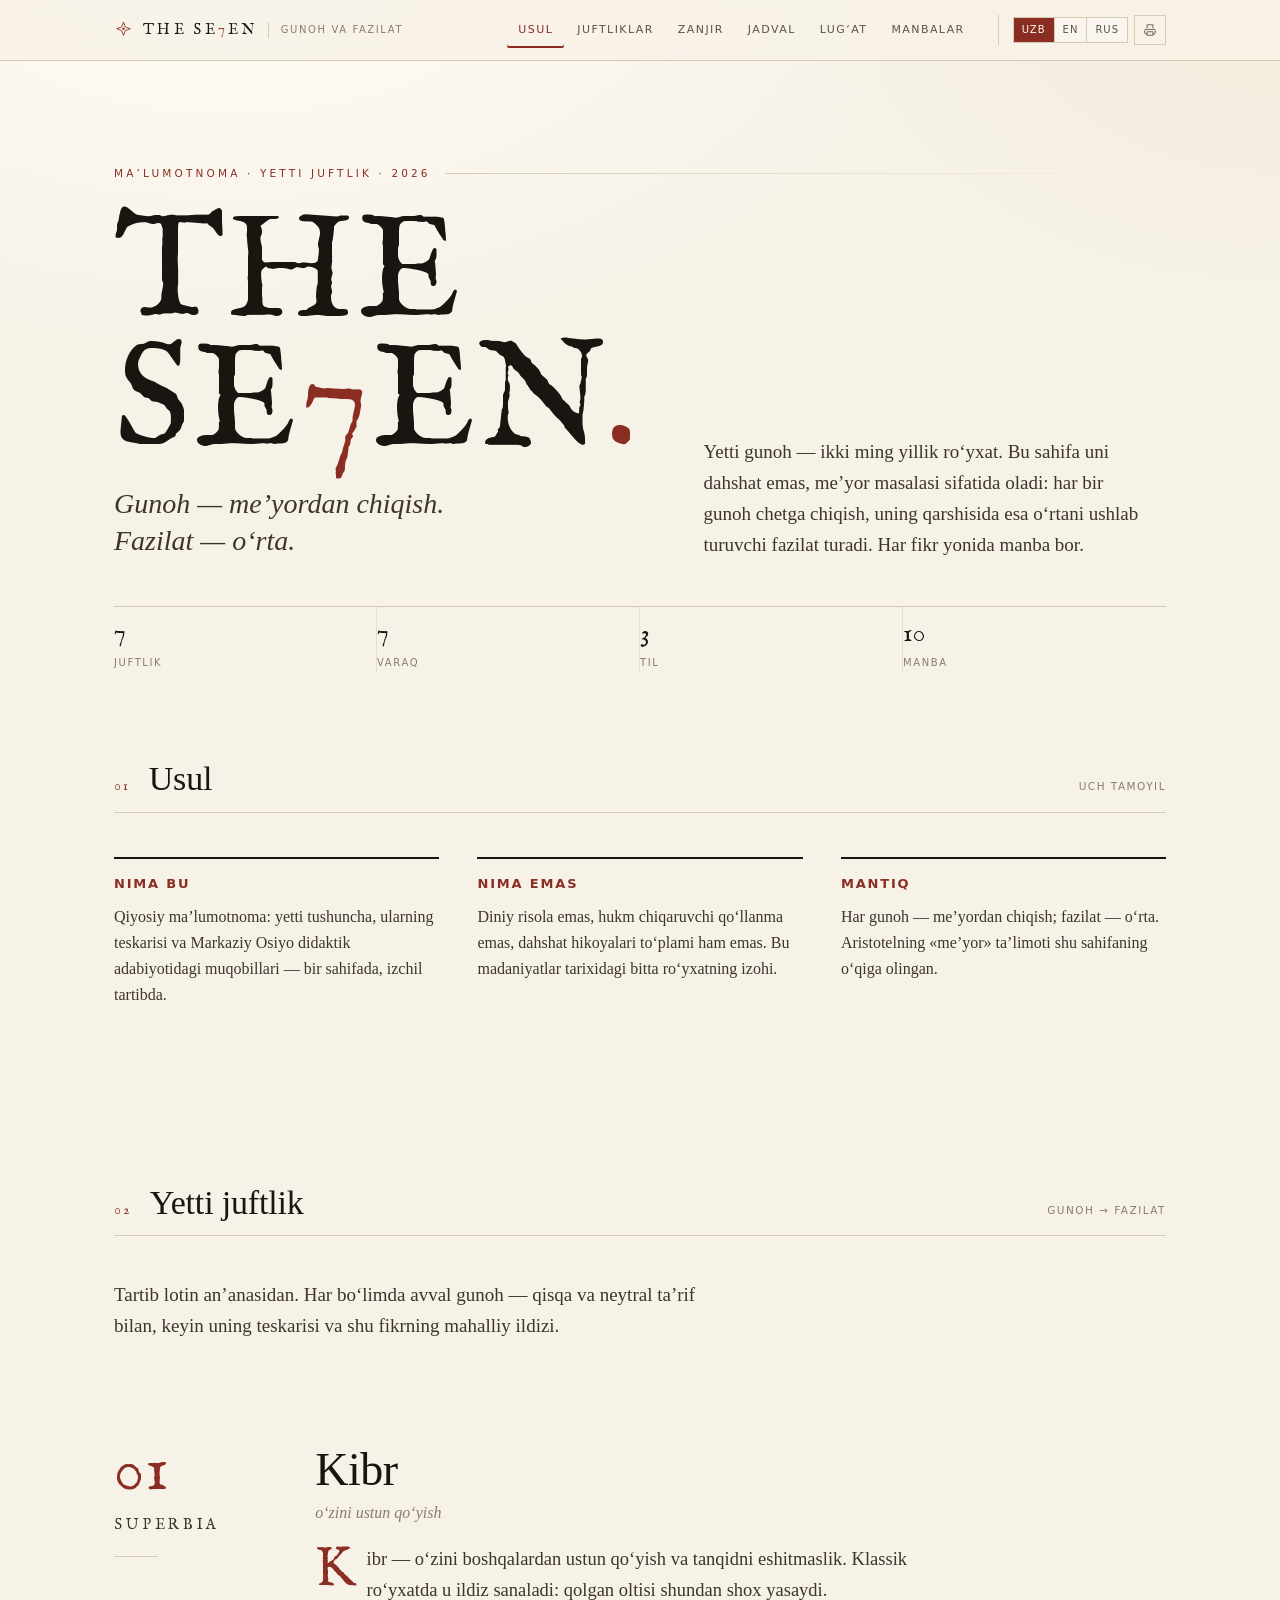
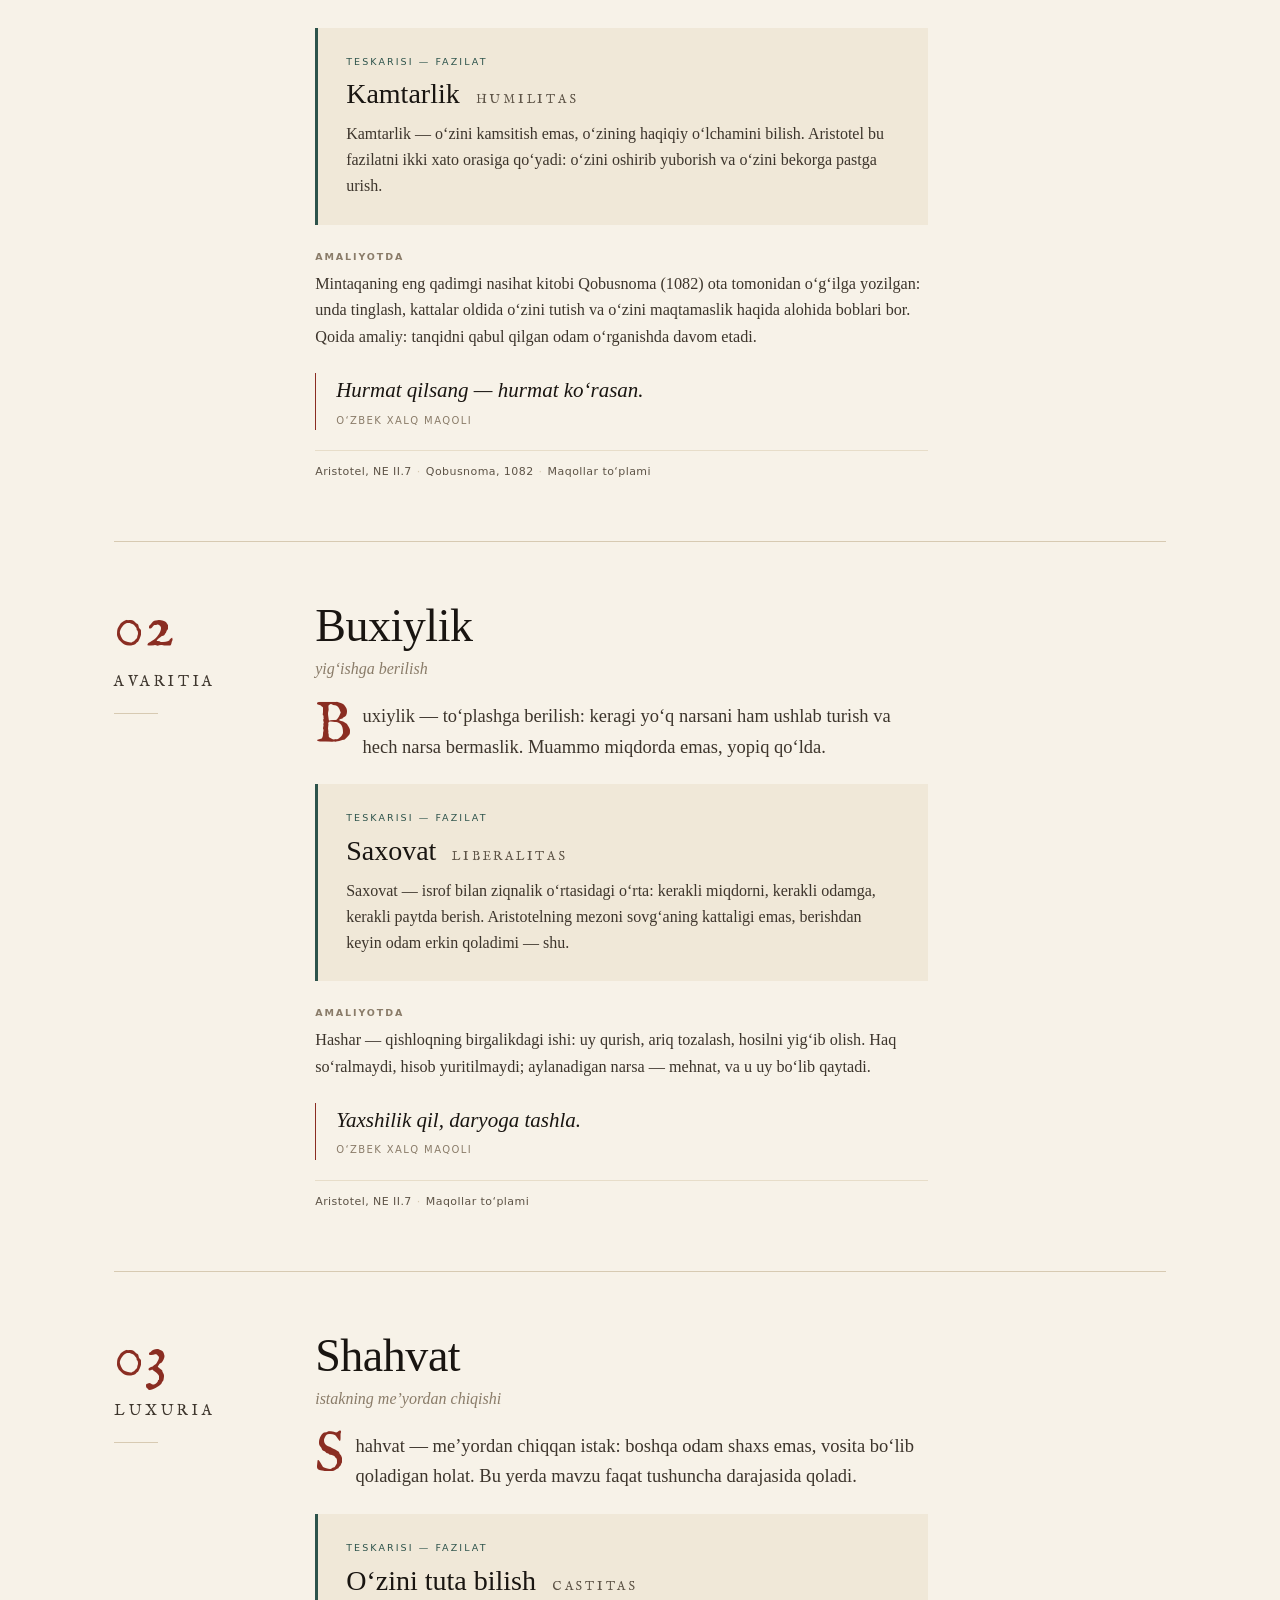
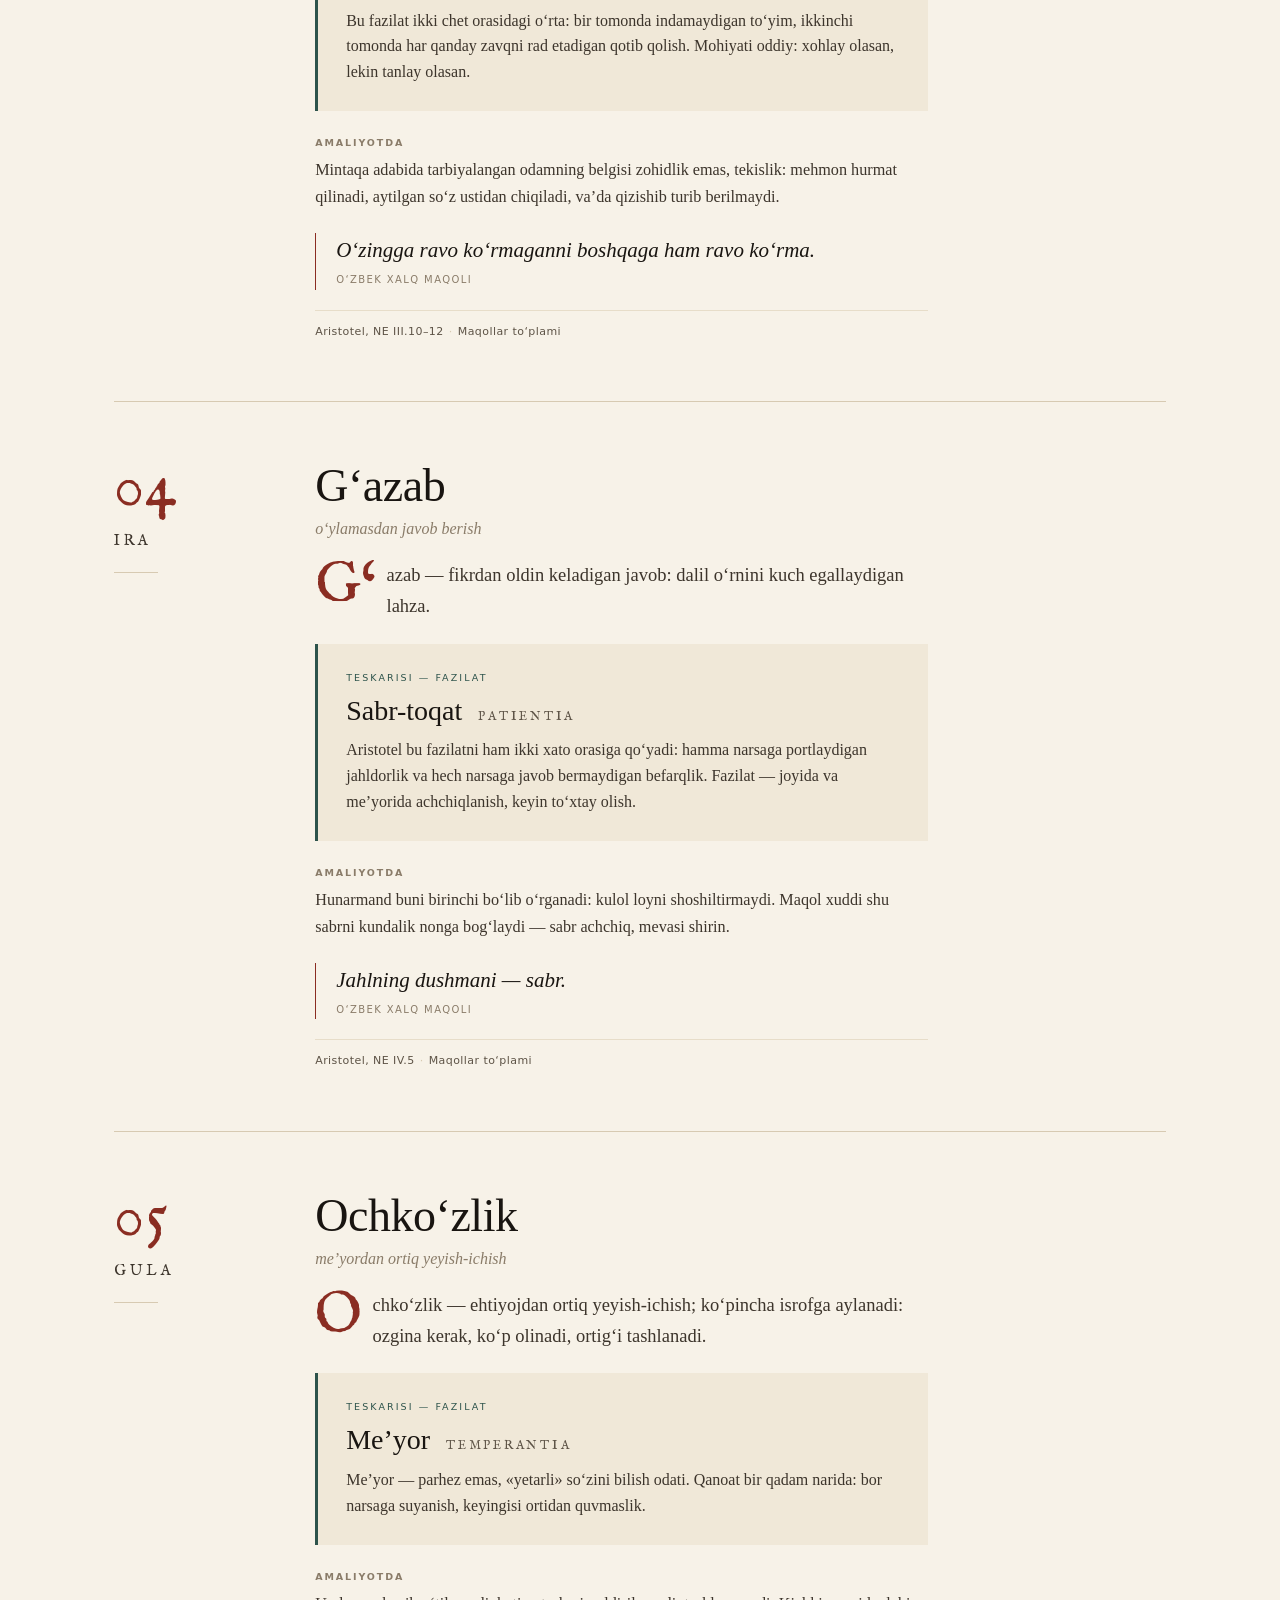
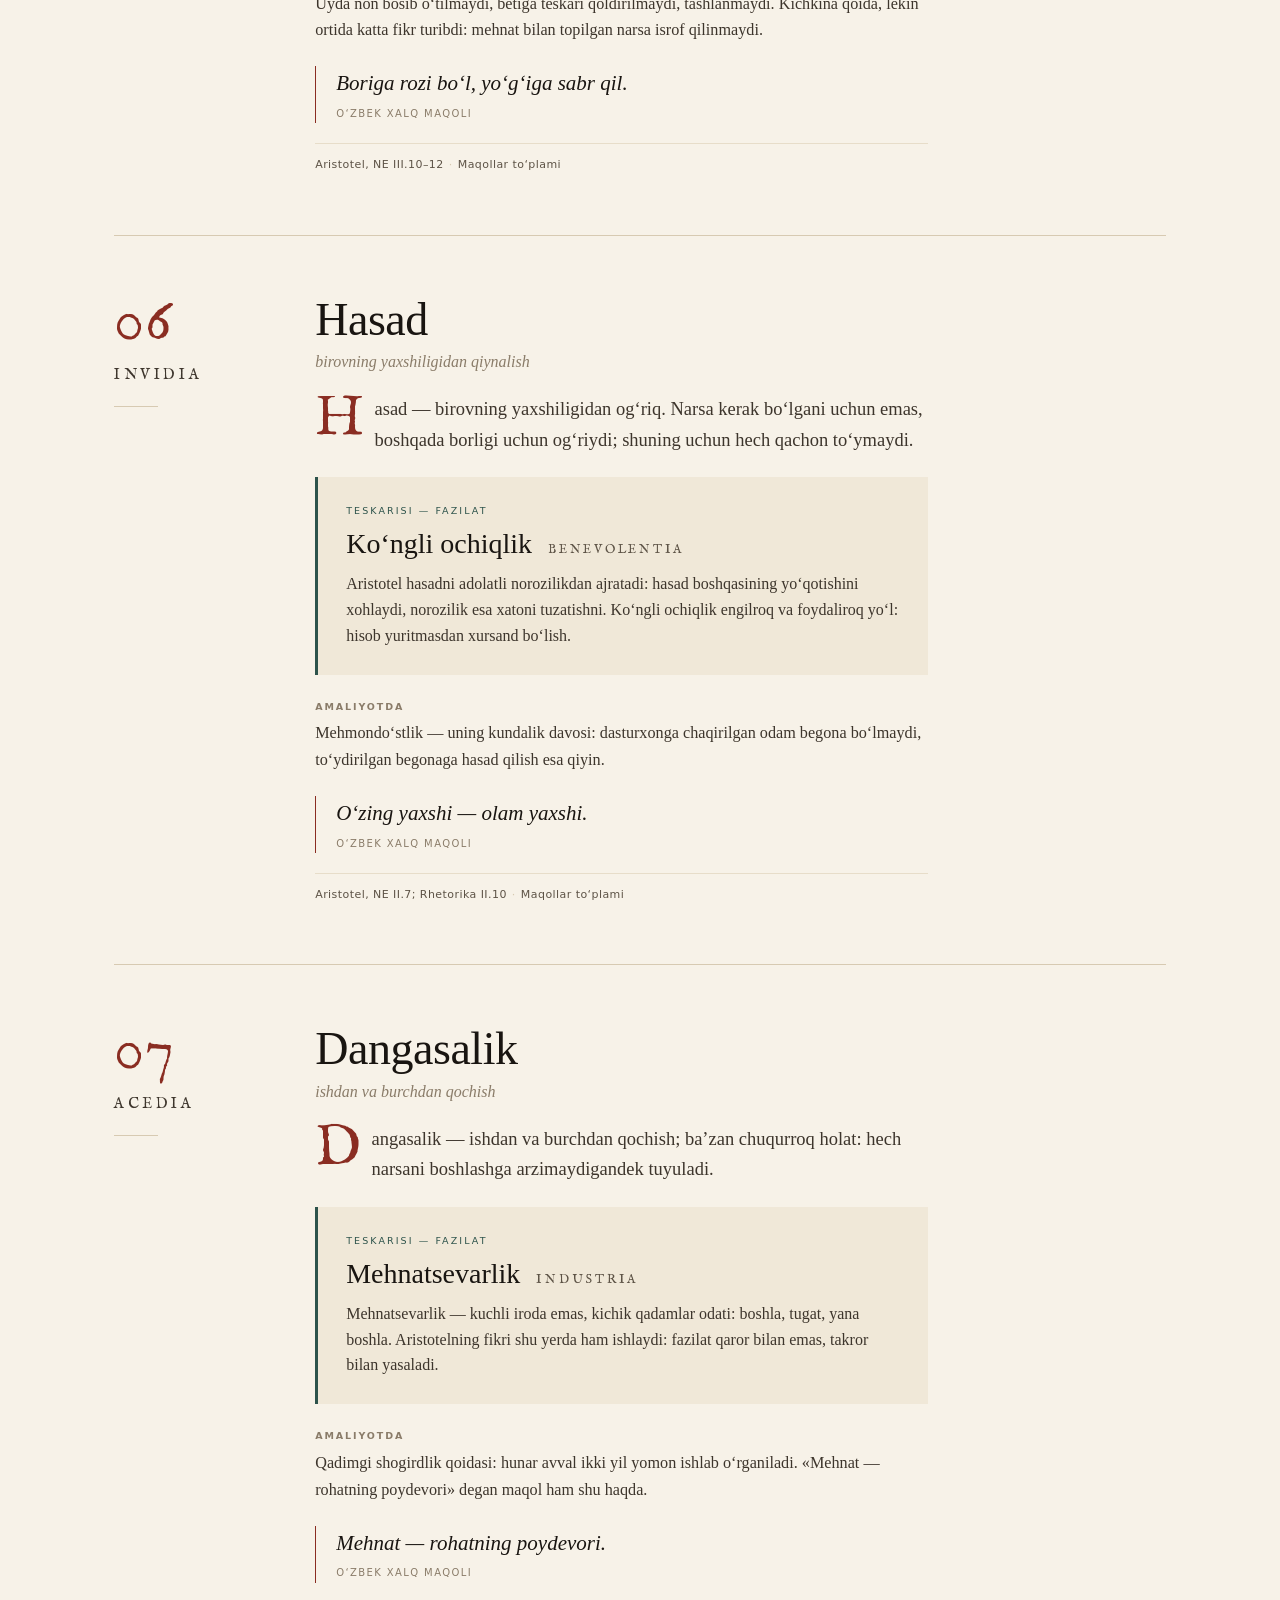
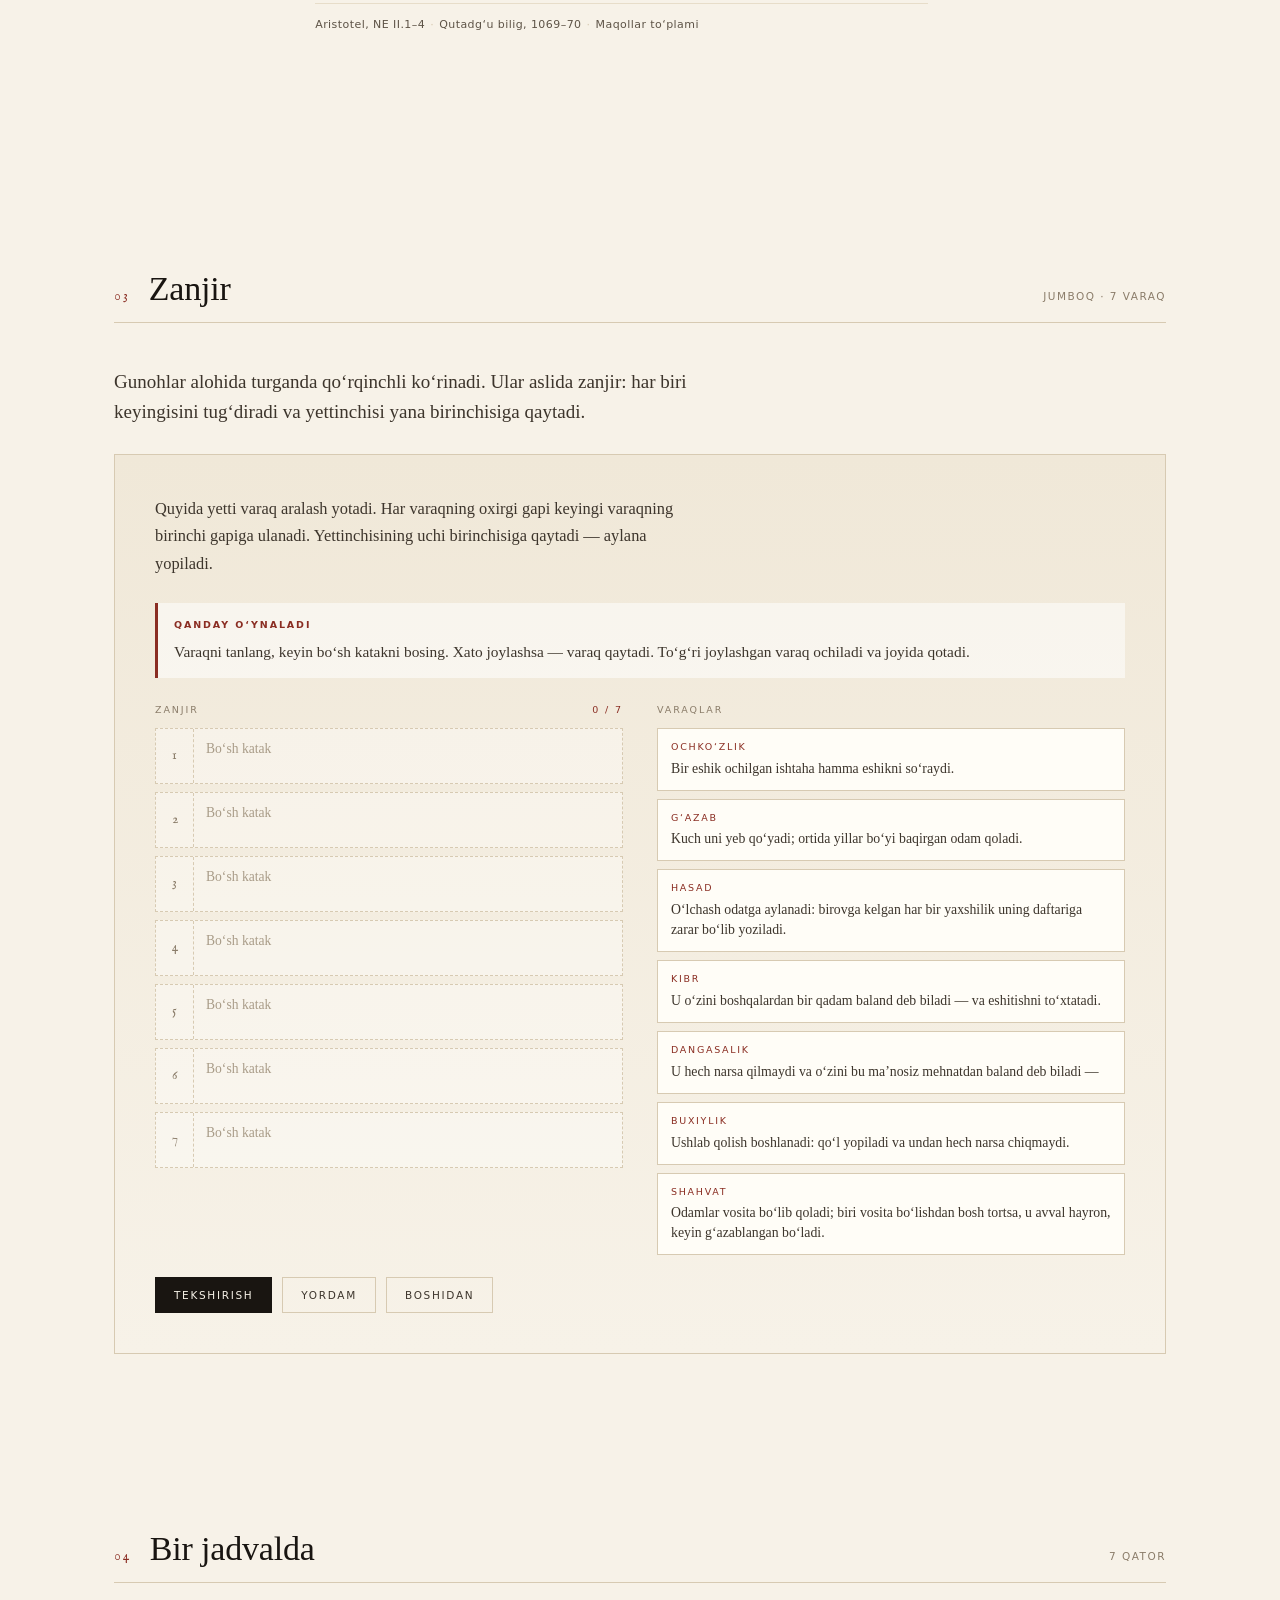
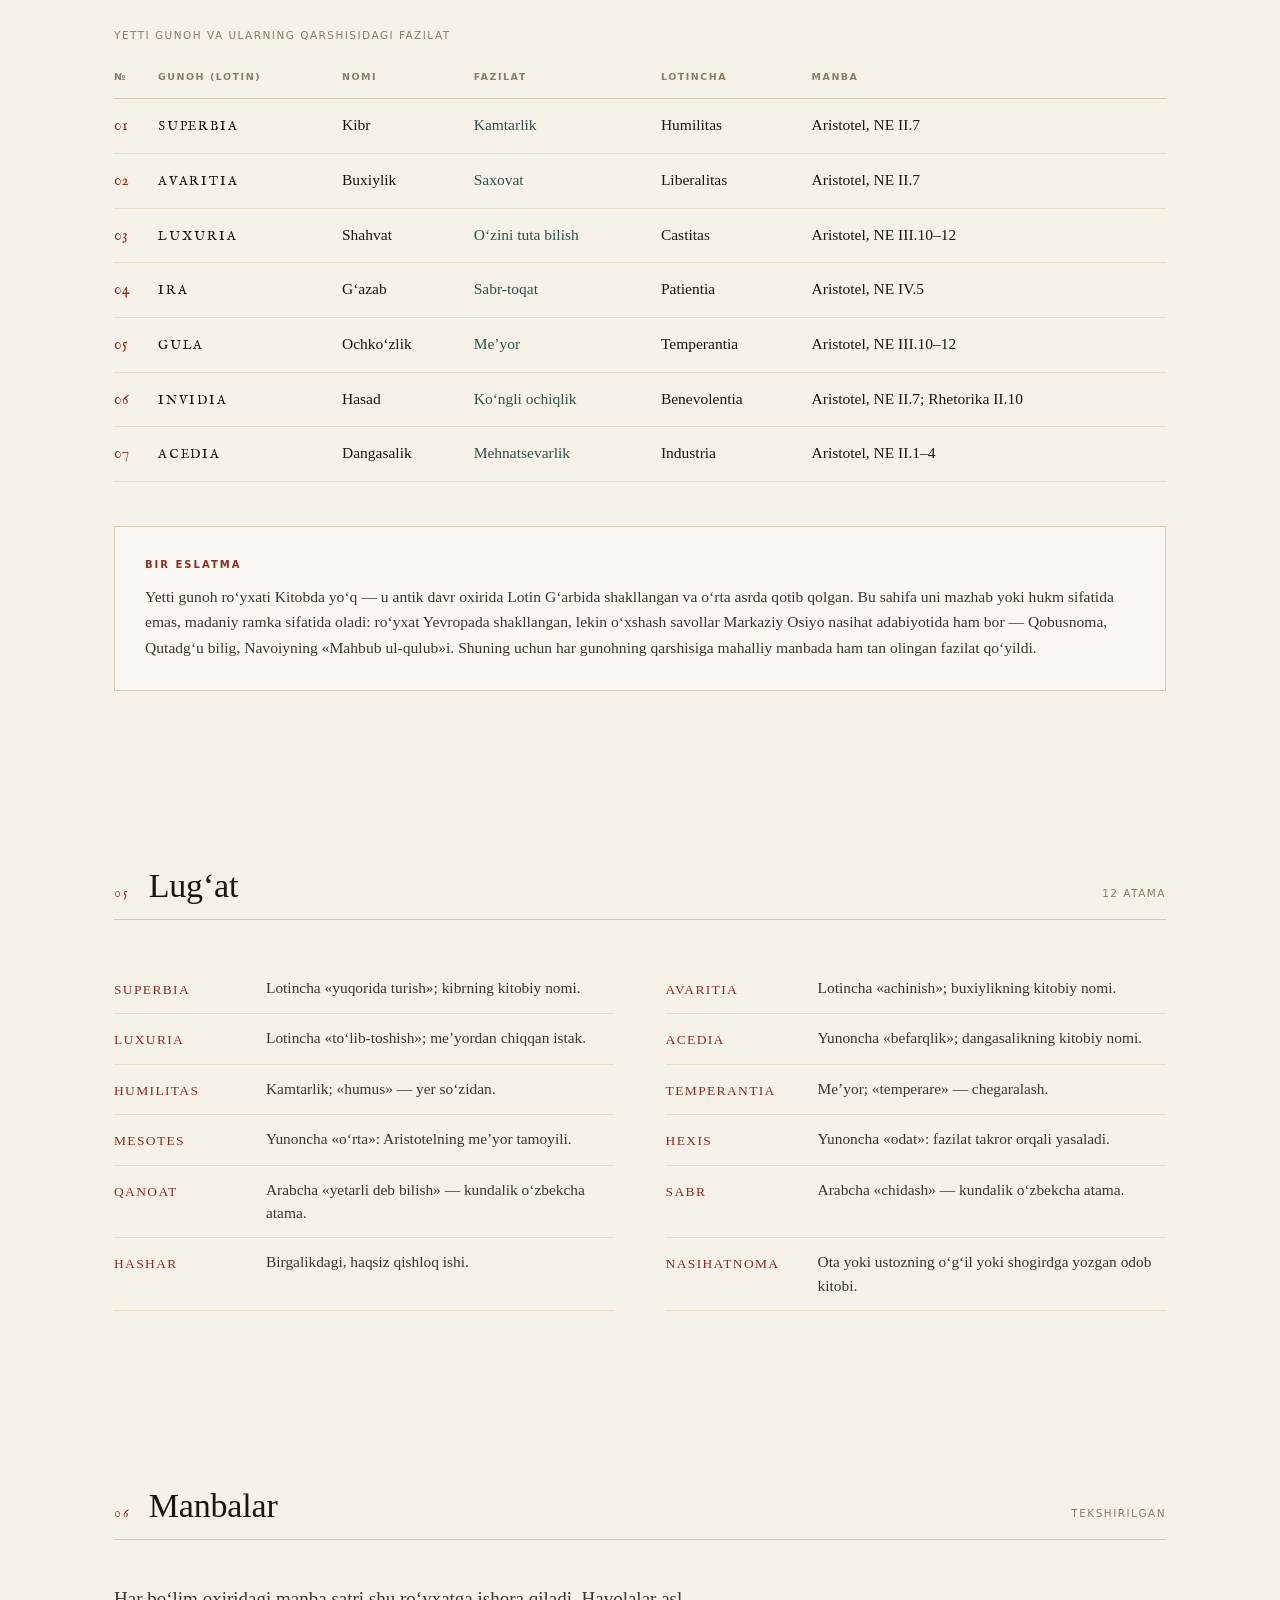
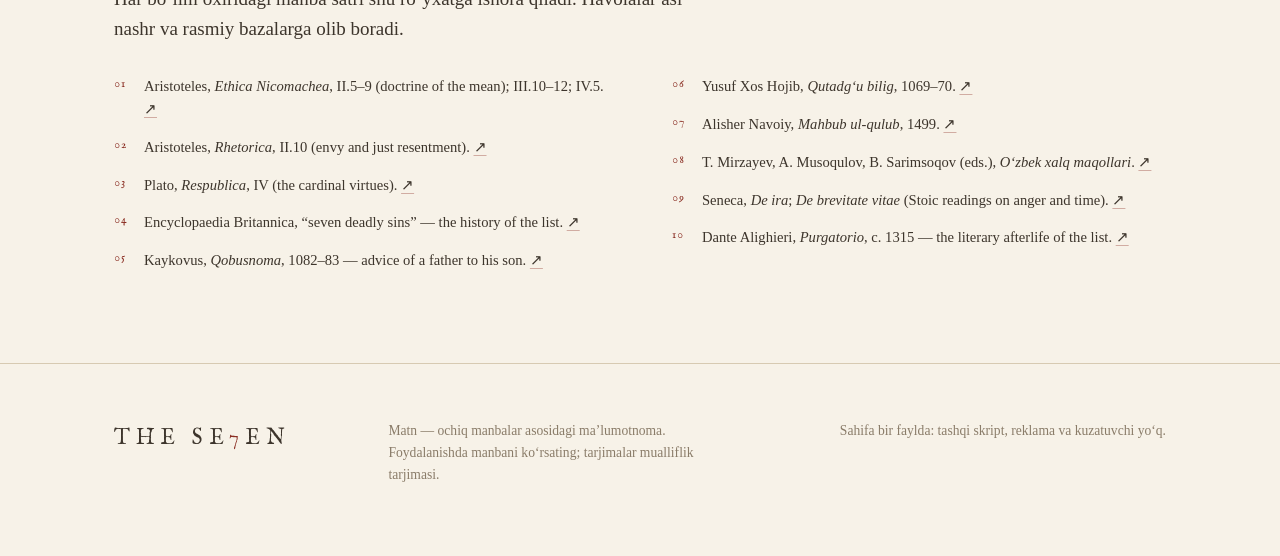
==== index.html @ a53ce7a4 "The Se7en: religion out, brand fixed, Aristotelian mean as the axis, and the Chain puzzle" ====
<!DOCTYPE html>
<html lang="uz">
<head>
<meta charset="utf-8">
<meta name="viewport" content="width=device-width, initial-scale=1, viewport-fit=cover">
<title>The Se7en — gunoh va fazilat</title>
<meta name="description" content="Yetti gunoh va ularning teskarisi — yetti fazilat. Me'yor haqidagi ma'lumotnoma: Aristotel, Qobusnoma, Qutadg'u bilig, xalq maqollari. UZB · EN · RUS.">
<meta name="color-scheme" content="light">
<meta property="og:title" content="The Se7en — gunoh va fazilat">
<meta property="og:description" content="Yetti juftlik, yetti qulf va bitta zanjir. Manbali, neytral ma'lumotnoma.">
<meta property="og:type" content="article">
<style>
@font-face{
  font-family:"Fell";
  src:url([data-uri]) format("woff2");
  font-weight:400; font-style:normal; font-display:swap;
}
:root{
  --paper:#f7f2e8; --paper-2:#f0e8d8; --paper-3:#e9dfcb;
  --ink:#191511; --ink-2:#3d352c; --ink-3:#5d5346; --muted:#8a7c69;
  --rule:#d7cab2; --rule-2:#e7ddc9;
  --accent:#8a2d22; --green:#2d534b; --gold:#8a6a2d;
  --serif:"Iowan Old Style","Palatino Linotype",Palatino,"Book Antiqua",Georgia,"Times New Roman",serif;
  --sans:ui-sans-serif,system-ui,-apple-system,"Segoe UI",Roboto,"Helvetica Neue",Arial,sans-serif;
  --mono:ui-monospace,SFMono-Regular,Menlo,Consolas,monospace;
  --maxw:1180px; --gutter:clamp(18px,5vw,64px);
}
*{box-sizing:border-box}
html{scroll-behavior:smooth; -webkit-text-size-adjust:100%}
body{
  margin:0; background:var(--paper); color:var(--ink);
  font-family:var(--serif); font-size:17.5px; line-height:1.66;
  font-kerning:normal; font-variant-ligatures:common-ligatures;
  background-image:
    radial-gradient(1200px 700px at 18% -8%, #fffdf7 0%, rgba(255,253,247,0) 60%),
    radial-gradient(900px 600px at 100% 0%, #f3ecdc 0%, rgba(243,236,220,0) 55%);
  background-attachment:fixed;
}
::selection{background:rgba(138,45,34,.14)}
a{color:inherit; text-underline-offset:.22em; text-decoration-thickness:1px; text-decoration-color:rgba(138,45,34,.45)}
a:hover{text-decoration-color:var(--accent)}
:focus-visible{outline:2px solid var(--accent); outline-offset:3px}
.wrap{max-width:var(--maxw); margin:0 auto; padding:0 var(--gutter)}

/* ── header ───────────────────────────────────────────────── */
.top{position:sticky; top:0; z-index:40; background:rgba(247,242,232,.86);
  -webkit-backdrop-filter:saturate(120%) blur(10px); backdrop-filter:saturate(120%) blur(10px);
  border-bottom:1px solid var(--rule)}
.top-in{max-width:var(--maxw); margin:0 auto; padding:0 var(--gutter); height:60px; display:flex; align-items:center; gap:22px}
.brand{display:flex; align-items:center; gap:10px; text-decoration:none; flex:0 0 auto}
.brand svg{display:block; color:var(--accent)}
.brand b{font-family:"Fell",var(--serif); font-weight:400; font-size:15px; letter-spacing:.22em; text-transform:uppercase}
.brand b i{font-style:normal; color:var(--accent)}
.brand span{font-family:var(--sans); font-size:10px; letter-spacing:.16em; text-transform:uppercase; color:var(--muted); border-left:1px solid var(--rule); padding-left:12px}
nav.links{display:flex; gap:2px; margin-left:auto; flex-wrap:nowrap}
nav.links a{font-family:var(--sans); font-size:11px; letter-spacing:.13em; text-transform:uppercase; color:var(--ink-3);
  text-decoration:none; padding:9px 11px; border-radius:2px; white-space:nowrap; transition:color .25s, background .25s}
nav.links a:hover{color:var(--ink); background:rgba(25,21,17,.045)}
nav.links a.on{color:var(--accent); box-shadow:inset 0 -2px 0 var(--accent)}
.tools{display:flex; align-items:center; gap:6px; flex:0 0 auto; padding-left:14px; border-left:1px solid var(--rule)}
.lang{display:flex; border:1px solid var(--rule); background:rgba(255,255,255,.35)}
.lang button{font-family:var(--sans); font-size:10px; letter-spacing:.10em; text-transform:uppercase;
  background:none; border:0; color:var(--ink-3); padding:7px 8px; cursor:pointer; line-height:1}
.lang button+button{border-left:1px solid var(--rule)}
.lang button[aria-pressed="true"]{background:var(--accent); color:#fdf8ee}
.icon{width:32px; height:30px; display:grid; place-items:center; background:none; border:1px solid var(--rule); color:var(--ink-3); cursor:pointer}
.icon:hover{color:var(--accent); border-color:var(--accent)}

/* ── hero ─────────────────────────────────────────────────── */
.hero{padding:clamp(48px,9vw,104px) 0 clamp(30px,5vw,52px); overflow:hidden}
.hero .kicker{font-family:var(--sans); font-size:10.5px; letter-spacing:.30em; text-transform:uppercase; color:var(--accent); display:flex; align-items:center; gap:14px}
.hero .kicker::after{content:""; height:1px; flex:1; background:linear-gradient(90deg,var(--rule),transparent)}
h1.title{font-family:"Fell",var(--serif); font-weight:400; font-size:clamp(52px,12.4vw,150px); line-height:.86; letter-spacing:.015em; margin:clamp(16px,3vw,28px) 0 0}
h1.title .n{color:var(--accent)}
.sub{font-size:clamp(19px,2.6vw,28px); line-height:1.32; font-style:italic; color:var(--ink-2); margin:18px 0 0; max-width:26ch}
.hero-grid{display:grid; grid-template-columns:1.05fr .95fr; gap:clamp(24px,5vw,72px); align-items:end}
.lede{font-size:clamp(16.5px,1.5vw,19px); line-height:1.62; color:var(--ink-2); max-width:56ch; margin:clamp(24px,4vw,38px) 0 0}
.lede strong{font-weight:400; color:var(--ink); box-shadow:inset 0 -.42em 0 rgba(138,45,34,.13)}
.meta{display:grid; grid-template-columns:repeat(4,1fr); border-top:1px solid var(--rule); margin-top:clamp(28px,4vw,46px)}
.meta div{padding:14px 14px 0 0; border-right:1px solid var(--rule-2)}
.meta div:last-child{border-right:0}
.meta b{display:block; font-family:"Fell",var(--serif); font-weight:400; font-size:26px; line-height:1}
.meta span{display:block; font-family:var(--sans); font-size:10px; letter-spacing:.16em; text-transform:uppercase; color:var(--muted); margin-top:8px}

/* ── sections ─────────────────────────────────────────────── */
section{padding:clamp(44px,7vw,88px) 0; scroll-margin-top:76px}
.sec-head{display:flex; align-items:baseline; gap:18px; border-bottom:1px solid var(--rule); padding-bottom:14px; margin-bottom:clamp(26px,4vw,44px)}
.sec-head h2{font-size:clamp(24px,3.2vw,34px); font-weight:400; margin:0; line-height:1.1; letter-spacing:-.005em}
.sec-head .no{font-family:"Fell",var(--serif); font-size:13px; letter-spacing:.18em; color:var(--accent); flex:0 0 auto}
.sec-head .hint{margin-left:auto; font-family:var(--sans); font-size:10.5px; letter-spacing:.14em; text-transform:uppercase; color:var(--muted); text-align:right}
.usul{display:grid; grid-template-columns:repeat(3,1fr); gap:clamp(20px,3vw,40px)}
.usul h3{font-size:13px; font-family:var(--sans); font-weight:600; letter-spacing:.14em; text-transform:uppercase; color:var(--accent); margin:0 0 10px; padding-top:14px; border-top:2px solid var(--ink)}
.usul p{margin:0; font-size:16px; line-height:1.62; color:var(--ink-2)}

/* ── entries ──────────────────────────────────────────────── */
.entry{display:grid; grid-template-columns:150px 1fr; gap:clamp(18px,4vw,54px); padding:clamp(34px,5vw,60px) 0; border-top:1px solid var(--rule)}
.entry:first-child{border-top:0}
.entry .rail{position:sticky; top:86px; align-self:start}
.entry .num{font-family:"Fell",var(--serif); font-size:clamp(44px,6vw,64px); line-height:.8; color:var(--accent); display:block; letter-spacing:.02em}
.entry .lat{font-family:"Fell",var(--serif); font-size:15px; letter-spacing:.24em; text-transform:uppercase; color:var(--ink-2); display:block; margin-top:16px}
.entry .rail .mark{display:block; width:44px; height:1px; background:var(--rule); margin-top:18px}
.entry .body{max-width:70ch}
.entry h3{font-size:clamp(30px,4.4vw,46px); font-weight:400; line-height:1.04; margin:0 0 6px; letter-spacing:-.01em}
.entry .gloss{font-style:italic; color:var(--muted); font-size:16px; margin:0 0 18px}
.entry p.def{font-size:clamp(16.5px,1.6vw,18.5px); line-height:1.66; margin:0 0 22px; color:var(--ink-2)}
.entry p.def::first-letter{font-family:"Fell",var(--serif); font-size:3.1em; line-height:.78; float:left; margin:.06em .18em 0 0; color:var(--accent)}
.virtue{background:var(--paper-2); border-left:3px solid var(--green); padding:clamp(18px,2.6vw,26px) clamp(18px,2.6vw,28px); margin:0 0 24px}
.virtue .lbl{font-family:var(--sans); font-size:9.5px; letter-spacing:.22em; text-transform:uppercase; color:var(--green); display:block; margin-bottom:10px}
.virtue .names{display:flex; flex-wrap:wrap; align-items:baseline; gap:10px 16px; margin-bottom:10px}
.virtue .vname{font-size:clamp(22px,2.8vw,28px); line-height:1.1}
.virtue .vlat{font-family:"Fell",var(--serif); font-size:12.5px; letter-spacing:.22em; text-transform:uppercase; color:var(--ink-3)}
.virtue p{margin:0; font-size:16px; line-height:1.62; color:var(--ink-2)}
.entry .practice{margin:0 0 22px; font-size:16.2px; line-height:1.66; color:var(--ink-2)}
.entry .practice b{font-family:var(--sans); font-size:9.5px; letter-spacing:.2em; text-transform:uppercase; color:var(--muted); display:block; margin-bottom:6px; font-weight:600}
blockquote{margin:0 0 20px; padding:2px 0 2px 20px; border-left:1px solid var(--accent); font-size:clamp(18px,2.1vw,21px); font-style:italic; line-height:1.45}
blockquote cite{display:block; font-style:normal; font-family:var(--sans); font-size:10px; letter-spacing:.14em; text-transform:uppercase; color:var(--muted); margin-top:8px}
.refs{font-family:var(--sans); font-size:11px; letter-spacing:.04em; color:var(--ink-3); border-top:1px solid var(--rule-2); padding-top:12px; display:flex; flex-wrap:wrap; gap:6px 14px}
.refs span{position:relative}
.refs span+span::before{content:"·"; position:absolute; left:-9px; color:var(--rule)}

/* ── puzzle ───────────────────────────────────────────────── */
.puzzle{background:linear-gradient(180deg,var(--paper-2),var(--paper)); border:1px solid var(--rule); padding:clamp(20px,3.4vw,40px)}
.pz-intro{max-width:66ch; margin:0 0 clamp(18px,3vw,26px); color:var(--ink-2); font-size:16.4px}
.pz-rule{margin:0 0 24px; padding:14px 16px; border-left:3px solid var(--accent); background:rgba(255,255,255,.55); font-size:15.4px; color:var(--ink-2)}
.pz-rule b{font-family:var(--sans); font-size:9.5px; letter-spacing:.2em; text-transform:uppercase; color:var(--accent); display:block; margin-bottom:6px; font-weight:600}
.pz-board{display:grid; grid-template-columns:1fr 1fr; gap:clamp(16px,3vw,34px); align-items:start}
.pz-col-t{font-family:var(--sans); font-size:9.5px; letter-spacing:.2em; text-transform:uppercase; color:var(--muted); margin:0 0 10px; display:flex; justify-content:space-between; align-items:center}
.pz-col-t em{font-style:normal; color:var(--accent)}
.slots{list-style:none; margin:0; padding:0; display:flex; flex-direction:column; gap:8px}
.slot{display:flex; align-items:stretch; min-height:56px; border:1px dashed var(--rule); background:rgba(255,255,255,.35); transition:border-color .25s, background .25s}
.slot .idx{width:38px; display:grid; place-items:center; font-family:"Fell",var(--serif); font-size:13px; color:var(--muted); border-right:1px dashed var(--rule)}
.slot .fill{flex:1; padding:10px 12px; display:flex; gap:10px; align-items:baseline; cursor:pointer}
.slot .fill .nm{font-family:var(--sans); font-size:10px; letter-spacing:.16em; text-transform:uppercase; color:var(--accent); flex:0 0 auto}
.slot .fill .tx{font-size:13.6px; line-height:1.42; color:var(--ink-2)}
.slot.filled{border-style:solid; border-color:var(--ink-3); background:#fffdf7}
.slot.locked{border-color:var(--green); background:rgba(45,83,75,.07)}
.slot.locked .idx{color:var(--green); border-right-color:rgba(45,83,75,.3)}
.slot.locked .fill{cursor:default}
.slot.wrong{animation:shake .4s ease}
@keyframes shake{0%,100%{transform:translateX(0)}25%{transform:translateX(-5px)}75%{transform:translateX(5px)}}
.deck{list-style:none; margin:0; padding:0; display:flex; flex-direction:column; gap:8px}
.card{position:relative; text-align:left; width:100%; border:1px solid var(--rule); background:#fffdf7; padding:11px 13px; cursor:pointer;
  font-family:var(--serif); color:var(--ink-2); font-size:13.8px; line-height:1.45; transition:transform .2s, box-shadow .2s, border-color .2s; display:block}
.card:hover{border-color:var(--accent); box-shadow:0 6px 18px -12px rgba(0,0,0,.5)}
.card .nm{display:block; font-family:var(--sans); font-size:9.5px; letter-spacing:.18em; text-transform:uppercase; color:var(--accent); margin-bottom:5px}
.card .hook{color:var(--gold); font-style:italic}
.card.sel{border-color:var(--accent); box-shadow:inset 0 0 0 1px var(--accent)}
.pz-putbar{display:none}
@media (max-width:1000px){
  /* a card should be reachable before the empty slots: deck first */
  .pz-board > div:first-child{order:2}
  .pz-board > div:last-child{order:1}
  .pz-putbar{
    position:fixed; left:0; right:0; bottom:0; z-index:60; align-items:center; gap:8px;
    padding:10px 14px calc(10px + env(safe-area-inset-bottom, 0px));
    background:rgba(247,242,232,.985); border-top:1px solid var(--rule);
    box-shadow:0 -14px 34px -24px rgba(0,0,0,.55);
  }
  .pz-putbar.show{display:flex}
  .pz-putbar .t{font-family:var(--sans); font-size:9.5px; letter-spacing:.14em; text-transform:uppercase; color:var(--muted); margin-right:2px}
  .pz-putbar button{
    flex:1 1 0; min-width:0; height:40px; border:1px solid var(--ink-3); background:#fffdf7;
    font-family:"Fell",var(--serif); font-size:15px; color:var(--ink); cursor:pointer;
  }
  .pz-putbar button[disabled]{opacity:.25; pointer-events:none}
  body.pz-choosing{padding-bottom:78px}
  .slot{min-height:46px}
}
.pz-actions{display:flex; flex-wrap:wrap; gap:10px; align-items:center; margin-top:22px}
.btn{font-family:var(--sans); font-size:10.5px; letter-spacing:.16em; text-transform:uppercase; padding:11px 18px; cursor:pointer;
  border:1px solid var(--ink); background:var(--ink); color:var(--paper); transition:.25s}
.btn:hover{background:var(--accent); border-color:var(--accent)}
.btn.ghost{background:none; color:var(--ink-2); border-color:var(--rule)}
.btn.ghost:hover{color:var(--accent); border-color:var(--accent); background:none}
.btn[disabled]{opacity:.3; cursor:not-allowed; pointer-events:none}
.pz-status{font-family:var(--sans); font-size:11px; letter-spacing:.1em; color:var(--muted); margin-left:auto}
.pz-done{margin-top:26px; padding-top:24px; border-top:1px solid var(--rule); display:none}
.pz-done.show{display:block; animation:fade .8s ease}
@keyframes fade{from{opacity:0; transform:translateY(8px)}to{opacity:1; transform:none}}
.pz-done h4{margin:0 0 14px; font-size:clamp(20px,2.6vw,26px); font-weight:400}
.pz-pairs{list-style:none; margin:0 0 18px; padding:0; display:grid; grid-template-columns:repeat(auto-fit,minmax(240px,1fr)); gap:6px 24px}
.pz-pairs li{font-size:14.6px; color:var(--ink-2); display:flex; gap:8px; align-items:baseline; padding:6px 0; border-bottom:1px solid var(--rule-2)}
.pz-pairs li b{font-weight:400; color:var(--ink)}
.pz-pairs li i{font-style:normal; color:var(--green)}
.pz-pairs li s{color:var(--muted); font-size:13px; text-decoration:none; margin-left:auto; font-family:var(--sans); letter-spacing:.04em}
.pz-close{font-size:17px; font-style:italic; color:var(--ink); margin:0}
.pz-seal{display:flex; justify-content:center; margin:6px 0 18px}
.pz-seal svg{width:132px; height:132px; overflow:visible}
.pz-seal .ray{opacity:.13; transition:opacity .5s ease}
.pz-seal .ray.on{transition:opacity .5s ease}
.pz-seal .ray.on{opacity:1}

/* ── table ────────────────────────────────────────────────── */
.tbl-wrap{overflow-x:auto; -webkit-overflow-scrolling:touch}
table{border-collapse:collapse; width:100%; min-width:660px; font-size:15.5px}
caption{text-align:left; font-family:var(--sans); font-size:10.5px; letter-spacing:.14em; text-transform:uppercase; color:var(--muted); padding-bottom:12px}
th,td{text-align:left; padding:13px 14px 13px 0; border-bottom:1px solid var(--rule-2); vertical-align:baseline}
th{font-family:var(--sans); font-size:9.5px; letter-spacing:.16em; text-transform:uppercase; color:var(--muted); font-weight:600; border-bottom:1px solid var(--rule)}
td.n{font-family:"Fell",var(--serif); color:var(--accent); width:44px}
td.lat{font-family:"Fell",var(--serif); letter-spacing:.14em; text-transform:uppercase; font-size:13px}
td.v{color:var(--green)}
tr:hover td{background:rgba(255,255,255,.4)}
.note{margin-top:clamp(28px,4vw,44px); padding:clamp(20px,3vw,30px); background:rgba(255,255,255,.45); border:1px solid var(--rule)}
.note h4{font-family:var(--sans); font-size:10px; letter-spacing:.2em; text-transform:uppercase; color:var(--accent); margin:0 0 10px; font-weight:600}
.note p{margin:0; font-size:15.6px; line-height:1.64; color:var(--ink-2)}

/* ── glossary ─────────────────────────────────────────────── */
dl.gloss{display:grid; grid-template-columns:repeat(2,minmax(0,1fr)); gap:0 clamp(24px,4vw,56px); margin:0}
dl.gloss div{display:grid; grid-template-columns:136px 1fr; gap:16px; padding:12px 0; border-bottom:1px solid var(--rule-2)}
dl.gloss dt{font-family:var(--serif); font-size:13.5px; letter-spacing:.1em; text-transform:uppercase; color:var(--accent); padding-top:3px}
dl.gloss dd{margin:0; font-size:15.4px; line-height:1.55; color:var(--ink-2)}

/* ── sources ──────────────────────────────────────────────── */
ol.src{margin:0; padding:0; list-style:none; counter-reset:s; columns:2; column-gap:clamp(28px,5vw,64px); font-size:14.6px; line-height:1.56; color:var(--ink-2)}
ol.src li{counter-increment:s; break-inside:avoid; margin:0 0 15px; padding-left:30px; position:relative}
ol.src li::before{content:counter(s,decimal-leading-zero); position:absolute; left:0; top:1px; font-family:"Fell",var(--serif); font-size:11.5px; letter-spacing:.08em; color:var(--accent)}
ol.src li i{font-style:italic}
ol.src a{text-decoration-color:rgba(138,45,34,.35)}

footer{border-top:1px solid var(--rule); padding:clamp(30px,5vw,56px) 0 clamp(40px,6vw,70px)}
.foot{display:flex; flex-wrap:wrap; gap:18px 40px; align-items:flex-start; justify-content:space-between}
.foot p{margin:0; font-size:13.6px; line-height:1.6; color:var(--muted); max-width:52ch}
.foot .fmark{font-family:"Fell",var(--serif); font-size:22px; letter-spacing:.26em; text-transform:uppercase; color:var(--ink-2)}
.foot .fmark i{font-style:normal; color:var(--accent)}

[data-rv]{opacity:0; transform:translateY(14px); transition:opacity .7s ease, transform .7s cubic-bezier(.2,.8,.2,1)}
[data-rv].in{opacity:1; transform:none}

/* ── responsive ───────────────────────────────────────────── */
@media (max-width:1000px){
  .hero-grid{grid-template-columns:1fr; align-items:start}
  .sub{max-width:34ch}
  .usul{grid-template-columns:1fr; gap:26px}
  ol.src{columns:1}
  .pz-board{grid-template-columns:1fr}
}
@media (max-width:820px){
  body{font-size:16.5px}
  .top{background:rgba(247,242,232,.975)}
  .top-in{height:auto; flex-wrap:wrap; padding-top:8px; padding-bottom:0; row-gap:0}
  nav.links{order:3; margin:0; width:calc(100% + var(--gutter)*2); margin-left:calc(var(--gutter)*-1);
    overflow-x:auto; -webkit-overflow-scrolling:touch; scrollbar-width:none; border-top:1px solid var(--rule-2); padding-left:var(--gutter)}
  nav.links::-webkit-scrollbar{display:none}
  nav.links a{padding:9px 7px 10px; font-size:9.5px; letter-spacing:.07em; border-radius:0}
  .tools{margin-left:auto; padding-left:10px}
  section{scroll-margin-top:104px}
  .brand span{display:none}
  .entry{grid-template-columns:1fr; gap:14px}
  .entry .rail{position:static; display:flex; align-items:center; gap:14px; flex-wrap:wrap}
  .entry .num{font-size:38px}
  .entry .lat{margin-top:0}
  .entry .rail .mark{display:none}
  dl.gloss{grid-template-columns:1fr}
  .meta{grid-template-columns:repeat(2,1fr)}
  .meta div{padding:12px 12px 12px 0; border-bottom:1px solid var(--rule-2)}
  .meta div:nth-child(2n){border-right:0}
  .meta div:nth-child(n+3){border-bottom:0}
  .card{font-size:14.2px; padding:12px 13px}
  .slot .fill .tx{font-size:13.4px}
}
@media (max-width:720px){
  .entry p.def::first-letter{font-size:1em; float:none; margin:0; color:inherit; line-height:inherit}
}
@media (max-width:520px){
  :root{--gutter:18px}
  .top-in{height:auto; min-height:52px; gap:10px; padding-top:8px}
  .brand b{font-size:13px; letter-spacing:.18em}
  .lang button{padding:8px 7px; font-size:9.5px}
  .icon{width:30px; height:30px}
  h1.title{font-size:clamp(44px,16vw,88px)}
  .sub{font-size:18px}
  .sec-head .hint{display:none}
  blockquote{font-size:17.5px}
  dl.gloss div{grid-template-columns:112px 1fr; gap:12px}
  .pz-status{margin-left:0; width:100%}
  .pz-actions .btn{flex:1 1 auto; text-align:center}
}
@media (prefers-reduced-motion:reduce){
  html{scroll-behavior:auto}
  *{transition:none !important; animation:none !important}
  [data-rv]{opacity:1; transform:none}
}
@media print{
  .top,.icon,.lang,.puzzle{display:none}
  body{background:#fff; font-size:11pt}
  section{padding:16pt 0; break-inside:avoid}
  .entry{break-inside:avoid; border-top:1px solid #ccc}
  a{text-decoration:none}
  .virtue{background:#f4f0e6}
}
</style>
</head>
<body>

<header class="top">
  <div class="top-in">
    <a class="brand" href="#top" aria-label="The Se7en">
      <svg width="19" height="19" viewBox="0 0 24 24" fill="none" stroke="currentColor" stroke-width="1.1" aria-hidden="true">
        <path d="M12 2.6l2.3 6.2 6.2 2.3-6.2 2.3L12 19.6l-2.3-6.2L3.5 11l6.2-2.3z"/>
        <circle cx="12" cy="11" r="1.5" fill="currentColor" stroke="none"/>
      </svg>
      <b>The Se<i>7</i>en</b>
      <span data-i18n="brand.sub">gunoh va fazilat</span>
    </a>
    <nav class="links" aria-label="Sections">
      <a href="#usul" data-nav="usul" data-i18n="nav.usul">Usul</a>
      <a href="#juftlik" data-nav="juftlik" data-i18n="nav.juftlik">Juftliklar</a>
      <a href="#zanjir" data-nav="zanjir" data-i18n="nav.zanjir">Zanjir</a>
      <a href="#jadval" data-nav="jadval" data-i18n="nav.jadval">Jadval</a>
      <a href="#lugat" data-nav="lugat" data-i18n="nav.lugat">Lug‘at</a>
      <a href="#manbalar" data-nav="manbalar" data-i18n="nav.manbalar">Manbalar</a>
    </nav>
    <div class="tools">
      <div class="lang" role="group" aria-label="Language">
        <button type="button" data-lang="uz" aria-pressed="true">UZB</button>
        <button type="button" data-lang="en" aria-pressed="false">EN</button>
        <button type="button" data-lang="ru" aria-pressed="false">RUS</button>
      </div>
      <button class="icon" type="button" id="printBtn" data-i18n-title="ui.print" title="Chop etish / PDF" aria-label="Print">
        <svg width="14" height="14" viewBox="0 0 24 24" fill="none" stroke="currentColor" stroke-width="1.5" aria-hidden="true"><path d="M7 9V3h10v6M7 19H5a2 2 0 0 1-2-2v-4a2 2 0 0 1 2-2h14a2 2 0 0 1 2 2v4a2 2 0 0 1-2 2h-2M7 15h10v6H7z"/></svg>
      </button>
    </div>
  </div>
</header>

<main id="top">

  <section class="hero" style="padding-bottom:0">
    <div class="wrap">
      <div class="kicker"><span data-i18n="hero.kicker">Ma’lumotnoma · yetti juftlik · 2026</span></div>
      <div class="hero-grid">
        <div>
          <h1 class="title">THE SE<span class="n">7</span>EN<span class="n">.</span></h1>
          <p class="sub" data-i18n="hero.sub">Gunoh — me’yordan chiqish. Fazilat — o‘rta.</p>
        </div>
        <div>
          <p class="lede" data-i18n="hero.lede">Yetti gunoh — ikki ming yillik ro‘yxat. Bu sahifa uni dahshat emas, <strong>me’yor</strong> masalasi sifatida oladi: har bir gunoh chetga chiqish, uning qarshisida esa o‘rtani ushlab turuvchi fazilat turadi. Har fikr yonida manba bor.</p>
        </div>
      </div>
      <div class="meta" id="metaRow"></div>
    </div>
  </section>

  <section id="usul">
    <div class="wrap">
      <div class="sec-head"><span class="no">01</span><h2 data-i18n="usul.title">Usul</h2><span class="hint" data-i18n="usul.hint">uch tamoyil</span></div>
      <div class="usul">
        <div data-rv><h3 data-i18n="usul.a.h">Nima bu</h3><p data-i18n="usul.a.t">Qiyosiy ma’lumotnoma: yetti tushuncha, ularning teskarisi va Markaziy Osiyo didaktik adabiyotidagi muqobillari — bir sahifada, izchil tartibda.</p></div>
        <div data-rv><h3 data-i18n="usul.b.h">Nima emas</h3><p data-i18n="usul.b.t">Diniy risola emas, hukm chiqaruvchi qo‘llanma emas, dahshat hikoyalari to‘plami ham emas. Bu madaniyatlar tarixidagi bitta ro‘yxatning izohi.</p></div>
        <div data-rv><h3 data-i18n="usul.c.h">Mantiq</h3><p data-i18n="usul.c.t">Har gunoh — me’yordan chiqish; fazilat — o‘rta. Aristotelning «me’yor» ta’limoti shu sahifaning o‘qiga olingan.</p></div>
      </div>
    </div>
  </section>

  <section id="juftlik">
    <div class="wrap">
      <div class="sec-head"><span class="no">02</span><h2 data-i18n="juftlik.title">Yetti juftlik</h2><span class="hint" data-i18n="juftlik.hint">gunoh → fazilat</span></div>
      <p class="lede" style="margin:0 0 clamp(24px,4vw,44px); max-width:64ch" data-i18n="juftlik.intro">Tartib lotin an’anasidan. Har bo‘limda avval gunoh — qisqa va neytral ta’rif bilan, keyin uning teskarisi va shu fikrning mahalliy ildizi.</p>
      <div id="entries"></div>
    </div>
  </section>

  <section id="zanjir">
    <div class="wrap">
      <div class="sec-head"><span class="no">03</span><h2 data-i18n="zanjir.title">Zanjir</h2><span class="hint" data-i18n="zanjir.hint">jumboq · 7 varaq</span></div>
      <p class="lede" style="margin:0 0 clamp(18px,3vw,26px); max-width:64ch" data-i18n="zanjir.lead">Gunohlar alohida turganda qo‘rqinchli ko‘rinadi. Ular aslida zanjir: har biri keyingisini tug‘diradi va yettinchisi yana birinchisiga qaytadi.</p>
      <div class="puzzle" id="pz">
        <p class="pz-intro" data-i18n="zanjir.intro">Quyida yetti varaq aralash yotadi. Har varaqning oxirgi gapi keyingi varaqning birinchi gapiga ulanadi. Yettinchisining uchi birinchisiga qaytadi — aylana yopiladi.</p>
        <div class="pz-rule"><b data-i18n="zanjir.howh">Qanday o‘ynaladi</b><span data-i18n="zanjir.how">Varaqni tanlang, keyin bo‘sh katakni bosing. Xato joylashsa — varaq qaytadi. To‘g‘ri joylashgan varaq ochiladi va joyida qotadi.</span></div>
        <div class="pz-board">
          <div>
            <p class="pz-col-t"><span data-i18n="zanjir.slots">Zanjir</span><em id="pzCount">0 / 7</em></p>
            <ol class="slots" id="pzSlots"></ol>
          </div>
          <div>
            <p class="pz-col-t"><span data-i18n="zanjir.deck">Varaqlar</span></p>
            <ul class="deck" id="pzDeck"></ul>
          </div>
        </div>
        <div class="pz-actions">
          <button class="btn" id="pzCheck" data-i18n="zanjir.check">Tekshirish</button>
          <button class="btn ghost" id="pzHint" data-i18n="zanjir.hintBtn">Yordam</button>
          <button class="btn ghost" id="pzReset" data-i18n="zanjir.reset">Boshidan</button>
          <span class="pz-status" id="pzStatus" aria-live="polite"></span>
        </div>
        <div class="pz-done" id="pzDone">
          <div class="pz-seal" aria-hidden="true">
            <svg viewBox="0 0 100 100" fill="none" stroke="#2d534b" stroke-width="1.1" id="pzSeal"></svg>
          </div>
          <h4 data-i18n="zanjir.doneT">Zanjir yopildi</h4>
          <ul class="pz-pairs" id="pzPairs"></ul>
          <p class="pz-close" data-i18n="zanjir.doneC">Zanjirni uzish uchun yettitasini ham kesish shart emas — bitta halqani uzish yetarli.</p>
        </div>
      </div>
      <div class="pz-putbar" id="pzPut"><span class="t" data-i18n="zanjir.which">Qaysi katak?</span></div>
    </div>
  </section>

  <section id="jadval">
    <div class="wrap">
      <div class="sec-head"><span class="no">04</span><h2 data-i18n="jadval.title">Bir jadvalda</h2><span class="hint" data-i18n="jadval.hint">7 qator</span></div>
      <div class="tbl-wrap">
        <table id="tbl">
          <caption data-i18n="jadval.cap">Yetti gunoh va ularning qarshisidagi fazilat</caption>
          <thead><tr id="tblHead"></tr></thead>
          <tbody id="tblBody"></tbody>
        </table>
      </div>
      <div class="note"><h4 data-i18n="note.h">Bir eslatma</h4><p data-i18n="note.t"></p></div>
    </div>
  </section>

  <section id="lugat">
    <div class="wrap">
      <div class="sec-head"><span class="no">05</span><h2 data-i18n="lugat.title">Lug‘at</h2><span class="hint" data-i18n="lugat.hint">12 atama</span></div>
      <dl class="gloss" id="gloss"></dl>
    </div>
  </section>

  <section id="manbalar">
    <div class="wrap">
      <div class="sec-head"><span class="no">06</span><h2 data-i18n="manbalar.title">Manbalar</h2><span class="hint" data-i18n="manbalar.hint">tekshirilgan</span></div>
      <p class="lede" style="margin:0 0 clamp(20px,3vw,30px); max-width:60ch" data-i18n="manbalar.intro">Har bo‘lim oxiridagi manba satri shu ro‘yxatga ishora qiladi. Havolalar asl nashr va rasmiy bazalarga olib boradi.</p>
      <ol class="src" id="src"></ol>
    </div>
  </section>
</main>

<footer>
  <div class="wrap foot">
    <div class="fmark">The Se<i>7</i>en</div>
    <p data-i18n="foot.a">Matn — ochiq manbalar asosidagi ma’lumotnoma. Foydalanishda manbani ko‘rsating; tarjimalar mualliflik tarjimasi.</p>
    <p data-i18n="foot.b">Sahifa bir faylda: tashqi skript, reklama va kuzatuvchi yo‘q.</p>
  </div>
</footer>

<script>
/* ═══════════════════════════════════════════════════════════
   THE SE7EN — one file, three languages, no external requests.
   Registered, non-judgemental, sourced. Every claim carries a link.
   ═══════════════════════════════════════════════════════════ */
const DATA = {

uz: {
  "brand.sub":"gunoh va fazilat",
  nav:{usul:"Usul", juftlik:"Juftliklar", zanjir:"Zanjir", jadval:"Jadval", lugat:"Lug‘at", manbalar:"Manbalar"},
  ui:{print:"Chop etish / PDF"},
  hero:{kicker:"Ma’lumotnoma · yetti juftlik · 2026",
    sub:"Gunoh — me’yordan chiqish. Fazilat — o‘rta.",
    lede:"Yetti gunoh — ikki ming yillik ro‘yxat. Bu sahifa uni dahshat emas, me’yor masalasi sifatida oladi: har bir gunoh chetga chiqish, uning qarshisida esa o‘rtani ushlab turuvchi fazilat turadi. Har fikr yonida manba bor."},
  meta:[["7","juftlik"],["7","varaq"],["3","til"],["10","manba"]],
  usul:{title:"Usul", hint:"uch tamoyil",
    a:{h:"Nima bu", t:"Qiyosiy ma’lumotnoma: yetti tushuncha, ularning teskarisi va Markaziy Osiyo didaktik adabiyotidagi muqobillari — bir sahifada, izchil tartibda."},
    b:{h:"Nima emas", t:"Diniy risola emas, hukm chiqaruvchi qo‘llanma emas, dahshat hikoyalari to‘plami ham emas. Bu madaniyatlar tarixidagi bitta ro‘yxatning izohi."},
    c:{h:"Mantiq", t:"Har gunoh — me’yordan chiqish; fazilat — o‘rta. Aristotelning «me’yor» ta’limoti shu sahifaning o‘qiga olingan."}},
  juftlik:{title:"Yetti juftlik", hint:"gunoh → fazilat",
    intro:"Tartib lotin an’anasidan. Har bo‘limda avval gunoh — qisqa va neytral ta’rif bilan, keyin uning teskarisi va shu fikrning mahalliy ildizi."},
  labels:{virtue:"Teskarisi — fazilat", practice:"Amaliyotda", refs:"Manbalar", src:"manba"},
  entries:[
    {n:"01", lat:"Superbia", name:"Kibr", gloss:"o‘zini ustun qo‘yish",
     def:"Kibr — o‘zini boshqalardan ustun qo‘yish va tanqidni eshitmaslik. Klassik ro‘yxatda u ildiz sanaladi: qolgan oltisi shundan shox yasaydi.",
     vlat:"Humilitas", vname:"Kamtarlik",
     vtext:"Kamtarlik — o‘zini kamsitish emas, o‘zining haqiqiy o‘lchamini bilish. Aristotel bu fazilatni ikki xato orasiga qo‘yadi: o‘zini oshirib yuborish va o‘zini bekorga pastga urish.",
     practice:"Mintaqaning eng qadimgi nasihat kitobi Qobusnoma (1082) ota tomonidan o‘g‘ilga yozilgan: unda tinglash, kattalar oldida o‘zini tutish va o‘zini maqtamaslik haqida alohida boblari bor. Qoida amaliy: tanqidni qabul qilgan odam o‘rganishda davom etadi.",
     quote:"Hurmat qilsang — hurmat ko‘rasan.", qsrc:"O‘zbek xalq maqoli",
     refs:["Aristotel, NE II.7","Qobusnoma, 1082","Maqollar to‘plami"]},

    {n:"02", lat:"Avaritia", name:"Buxiylik", gloss:"yig‘ishga berilish",
     def:"Buxiylik — to‘plashga berilish: keragi yo‘q narsani ham ushlab turish va hech narsa bermaslik. Muammo miqdorda emas, yopiq qo‘lda.",
     vlat:"Liberalitas", vname:"Saxovat",
     vtext:"Saxovat — isrof bilan ziqnalik o‘rtasidagi o‘rta: kerakli miqdorni, kerakli odamga, kerakli paytda berish. Aristotelning mezoni sovg‘aning kattaligi emas, berishdan keyin odam erkin qoladimi — shu.",
     practice:"Hashar — qishloqning birgalikdagi ishi: uy qurish, ariq tozalash, hosilni yig‘ib olish. Haq so‘ralmaydi, hisob yuritilmaydi; aylanadigan narsa — mehnat, va u uy bo‘lib qaytadi.",
     quote:"Yaxshilik qil, daryoga tashla.", qsrc:"O‘zbek xalq maqoli",
     refs:["Aristotel, NE II.7","Maqollar to‘plami"]},

    {n:"03", lat:"Luxuria", name:"Shahvat", gloss:"istakning me’yordan chiqishi",
     def:"Shahvat — me’yordan chiqqan istak: boshqa odam shaxs emas, vosita bo‘lib qoladigan holat. Bu yerda mavzu faqat tushuncha darajasida qoladi.",
     vlat:"Castitas", vname:"O‘zini tuta bilish",
     vtext:"Bu fazilat ikki chet orasidagi o‘rta: bir tomonda indamaydigan to‘yim, ikkinchi tomonda har qanday zavqni rad etadigan qotib qolish. Mohiyati oddiy: xohlay olasan, lekin tanlay olasan.",
     practice:"Mintaqa adabida tarbiyalangan odamning belgisi zohidlik emas, tekislik: mehmon hurmat qilinadi, aytilgan so‘z ustidan chiqiladi, va’da qizishib turib berilmaydi.",
     quote:"O‘zingga ravo ko‘rmaganni boshqaga ham ravo ko‘rma.", qsrc:"O‘zbek xalq maqoli",
     refs:["Aristotel, NE III.10–12","Maqollar to‘plami"]},

    {n:"04", lat:"Ira", name:"G‘azab", gloss:"o‘ylamasdan javob berish",
     def:"G‘azab — fikrdan oldin keladigan javob: dalil o‘rnini kuch egallaydigan lahza.",
     vlat:"Patientia", vname:"Sabr-toqat",
     vtext:"Aristotel bu fazilatni ham ikki xato orasiga qo‘yadi: hamma narsaga portlaydigan jahldorlik va hech narsaga javob bermaydigan befarqlik. Fazilat — joyida va me’yorida achchiqlanish, keyin to‘xtay olish.",
     practice:"Hunarmand buni birinchi bo‘lib o‘rganadi: kulol loyni shoshiltirmaydi. Maqol xuddi shu sabrni kundalik nonga bog‘laydi — sabr achchiq, mevasi shirin.",
     quote:"Jahlning dushmani — sabr.", qsrc:"O‘zbek xalq maqoli",
     refs:["Aristotel, NE IV.5","Maqollar to‘plami"]},

    {n:"05", lat:"Gula", name:"Ochko‘zlik", gloss:"me’yordan ortiq yeyish-ichish",
     def:"Ochko‘zlik — ehtiyojdan ortiq yeyish-ichish; ko‘pincha isrofga aylanadi: ozgina kerak, ko‘p olinadi, ortig‘i tashlanadi.",
     vlat:"Temperantia", vname:"Me’yor",
     vtext:"Me’yor — parhez emas, «yetarli» so‘zini bilish odati. Qanoat bir qadam narida: bor narsaga suyanish, keyingisi ortidan quvmaslik.",
     practice:"Uyda non bosib o‘tilmaydi, betiga teskari qoldirilmaydi, tashlanmaydi. Kichkina qoida, lekin ortida katta fikr turibdi: mehnat bilan topilgan narsa isrof qilinmaydi.",
     quote:"Boriga rozi bo‘l, yo‘g‘iga sabr qil.", qsrc:"O‘zbek xalq maqoli",
     refs:["Aristotel, NE III.10–12","Maqollar to‘plami"]},

    {n:"06", lat:"Invidia", name:"Hasad", gloss:"birovning yaxshiligidan qiynalish",
     def:"Hasad — birovning yaxshiligidan og‘riq. Narsa kerak bo‘lgani uchun emas, boshqada borligi uchun og‘riydi; shuning uchun hech qachon to‘ymaydi.",
     vlat:"Benevolentia", vname:"Ko‘ngli ochiqlik",
     vtext:"Aristotel hasadni adolatli norozilikdan ajratadi: hasad boshqasining yo‘qotishini xohlaydi, norozilik esa xatoni tuzatishni. Ko‘ngli ochiqlik engilroq va foydaliroq yo‘l: hisob yuritmasdan xursand bo‘lish.",
     practice:"Mehmondo‘stlik — uning kundalik davosi: dasturxonga chaqirilgan odam begona bo‘lmaydi, to‘ydirilgan begonaga hasad qilish esa qiyin.",
     quote:"O‘zing yaxshi — olam yaxshi.", qsrc:"O‘zbek xalq maqoli",
     refs:["Aristotel, NE II.7; Rhetorika II.10","Maqollar to‘plami"]},

    {n:"07", lat:"Acedia", name:"Dangasalik", gloss:"ishdan va burchdan qochish",
     def:"Dangasalik — ishdan va burchdan qochish; ba’zan chuqurroq holat: hech narsani boshlashga arzimaydigandek tuyuladi.",
     vlat:"Industria", vname:"Mehnatsevarlik",
     vtext:"Mehnatsevarlik — kuchli iroda emas, kichik qadamlar odati: boshla, tugat, yana boshla. Aristotelning fikri shu yerda ham ishlaydi: fazilat qaror bilan emas, takror bilan yasaladi.",
     practice:"Qadimgi shogirdlik qoidasi: hunar avval ikki yil yomon ishlab o‘rganiladi. «Mehnat — rohatning poydevori» degan maqol ham shu haqda.",
     quote:"Mehnat — rohatning poydevori.", qsrc:"O‘zbek xalq maqoli",
     refs:["Aristotel, NE II.1–4","Qutadg‘u bilig, 1069–70","Maqollar to‘plami"]}
  ],
  zanjir:{title:"Zanjir", hint:"jumboq · 7 varaq",
    lead:"Gunohlar alohida turganda qo‘rqinchli ko‘rinadi. Ular aslida zanjir: har biri keyingisini tug‘diradi va yettinchisi yana birinchisiga qaytadi.",
    intro:"Quyida yetti varaq aralash yotadi. Har varaqning oxirgi gapi keyingi varaqning birinchi gapiga ulanadi. Yettinchisining uchi birinchisiga qaytadi — aylana yopiladi.",
    howh:"Qanday o‘ynaladi",
    how:"Varaqni tanlang, keyin bo‘sh katakni bosing. Xato joylashsa — varaq qaytadi. To‘g‘ri joylashgan varaq ochiladi va joyida qotadi.",
    slots:"Zanjir", deck:"Varaqlar", check:"Tekshirish", hintBtn:"Yordam", reset:"Boshidan",
    which:"Qaysi katak?", pick:"Varaq tanlang — yoki bo‘sh katakni bosing", placed:"Joylashtirildi", empty:"Bo‘sh katak",
    right:"To‘g‘ri", wrong:"Bu joy emas — varaq qaytdi", hintDone:"Birinchi halqa ochildi",
    complete:"Zanjir yopildi. Yetti halqa bir-biriga ulandi.",
    doneT:"Endi teskarisi", doneC:"Zanjirni uzish uchun yettitasini ham kesish shart emas — bitta halqani uzish yetarli.",
    cuts:[["Kibr","Kamtarlik"],["Buxiylik","Saxovat"],["Shahvat","O‘zini tutish"],["G‘azab","Sabr"],["Ochko‘zlik","Me’yor"],["Hasad","Ko‘ngli ochiqlik"],["Dangasalik","Mehnatsevarlik"]],
    cards:[
      {k:"kibr", t:"U o‘zini boshqalardan bir qadam baland deb biladi — va eshitishni to‘xtatadi.", h:"U o‘zini hamma bilan o‘lchay boshlaydi."},
      {k:"hasad", t:"O‘lchash odatga aylanadi: birovga kelgan har bir yaxshilik uning daftariga zarar bo‘lib yoziladi.", h:"U daftarning narigi tomonidagi narsani xohlaydi va ushlab qolishga o‘tadi."},
      {k:"buxiylik", t:"Ushlab qolish boshlanadi: qo‘l yopiladi va undan hech narsa chiqmaydi.", h:"Qo‘l yopilgan joyda og‘iz ochiladi: ishtaha ko‘proq so‘raydi."},
      {k:"ochkozlik", t:"Bir eshik ochilgan ishtaha hamma eshikni so‘raydi.", h:"Chegarasiz xohlash odamni odam sifatida ko‘rishdan voz kechtiradi."},
      {k:"shahvat", t:"Odamlar vosita bo‘lib qoladi; biri vosita bo‘lishdan bosh tortsa, u avval hayron, keyin g‘azablangan bo‘ladi.", h:"Rad javobi kuch bilan beriladi."},
      {k:"gazab", t:"Kuch uni yeb qo‘yadi; ortida yillar bo‘yi baqirgan odam qoladi.", h:"Endi hech narsa boshlashga arzimaydi — iroda jim qoladi."},
      {k:"dangasalik", t:"U hech narsa qilmaydi va o‘zini bu ma’nosiz mehnatdan baland deb biladi —", h:"...va aylana yopiladi: u yana o‘zini boshqalardan bir qadam baland deb biladi."}
    ]},
  jadval:{title:"Bir jadvalda", hint:"7 qator", cap:"Yetti gunoh va ularning qarshisidagi fazilat",
    th:["№","Gunoh (lotin)","Nomi","Fazilat","Lotincha","Manba"]},
  note:{h:"Bir eslatma",
    t:"Yetti gunoh ro‘yxati Kitobda yo‘q — u antik davr oxirida Lotin G‘arbida shakllangan va o‘rta asrda qotib qolgan. Bu sahifa uni mazhab yoki hukm sifatida emas, madaniy ramka sifatida oladi: ro‘yxat Yevropada shakllangan, lekin o‘xshash savollar Markaziy Osiyo nasihat adabiyotida ham bor — Qobusnoma, Qutadg‘u bilig, Navoiyning «Mahbub ul-qulub»i. Shuning uchun har gunohning qarshisiga mahalliy manbada ham tan olingan fazilat qo‘yildi."},
  lugat:{title:"Lug‘at", hint:"12 atama",
    items:[["Superbia","Lotincha «yuqorida turish»; kibrning kitobiy nomi."],
      ["Avaritia","Lotincha «achinish»; buxiylikning kitobiy nomi."],
      ["Luxuria","Lotincha «to‘lib-toshish»; me’yordan chiqqan istak."],
      ["Acedia","Yunoncha «befarqlik»; dangasalikning kitobiy nomi."],
      ["Humilitas","Kamtarlik; «humus» — yer so‘zidan."],
      ["Temperantia","Me’yor; «temperare» — chegaralash."],
      ["Mesotes","Yunoncha «o‘rta»: Aristotelning me’yor tamoyili."],
      ["Hexis","Yunoncha «odat»: fazilat takror orqali yasaladi."],
      ["Qanoat","Arabcha «yetarli deb bilish» — kundalik o‘zbekcha atama."],
      ["Sabr","Arabcha «chidash» — kundalik o‘zbekcha atama."],
      ["Hashar","Birgalikdagi, haqsiz qishloq ishi."],
      ["Nasihatnoma","Ota yoki ustozning o‘g‘il yoki shogirdga yozgan odob kitobi."]]},
  manbalar:{title:"Manbalar", hint:"tekshirilgan",
    intro:"Har bo‘lim oxiridagi manba satri shu ro‘yxatga ishora qiladi. Havolalar asl nashr va rasmiy bazalarga olib boradi."},
  foot:{a:"Matn — ochiq manbalar asosidagi ma’lumotnoma. Foydalanishda manbani ko‘rsating; tarjimalar mualliflik tarjimasi.",
    b:"Sahifa bir faylda: tashqi skript, reklama va kuzatuvchi yo‘q."}
},

en: {
  "brand.sub":"vice and virtue",
  nav:{usul:"Method", juftlik:"Pairs", zanjir:"Chain", jadval:"Table", lugat:"Glossary", manbalar:"Sources"},
  ui:{print:"Print / PDF"},
  hero:{kicker:"Reference · seven pairs · 2026",
    sub:"Vice is the extreme. Virtue is the mean.",
    lede:"The seven deadly sins are a two-thousand-year-old list. This page reads the list not as horror but as a question of measure: every vice is an overshoot, and opposite it stands the virtue that holds the middle. Every claim carries a source."},
  meta:[["7","pairs"],["7","cards"],["3","languages"],["10","sources"]],
  usul:{title:"Method", hint:"three principles",
    a:{h:"What this is", t:"A comparative reference: seven concepts, their reversals, and the equivalents found in the didactic literature of Central Asia — on one page, in a fixed order."},
    b:{h:"What it is not", t:"Not a religious tract, not a book of rulings, not a collection of horror stories. It is a reading of one list inside cultural history."},
    c:{h:"The logic", t:"Every vice is a departure from measure; the virtue is the middle. Aristotle’s doctrine of the mean is the axis of this page."}},
  juftlik:{title:"Seven pairs", hint:"vice → virtue",
    intro:"The order follows the Latin tradition. Each entry opens with the vice, defined briefly and neutrally, then turns to its reversal and to the local root of that idea."},
  labels:{virtue:"Its reversal — virtue", practice:"In practice", refs:"Sources", src:"source"},
  entries:[
    {n:"01", lat:"Superbia", name:"Pride", gloss:"putting oneself above others",
     def:"Pride is the habit of placing oneself above others and refusing to hear correction. In the classical list it is the root: the other six grow out of it.",
     vlat:"Humilitas", vname:"Humility",
     vtext:"Humility is not self-belittlement; it is knowing your own true size. Aristotle sets this virtue between two errors — vanity, which overrates, and undue self-abasement, which underrates.",
     practice:"The oldest advice book of the region, the Qabus-nama (1082), was written by a father for his son; whole chapters deal with listening, with holding oneself before elders, and with not praising oneself. The rule is practical: the person who accepts correction keeps learning.",
     quote:"Respect others, and you will be respected.", qsrc:"Uzbek proverb",
     refs:["Aristotle, NE II.7","Qabus-nama, 1082","Proverb collection"]},

    {n:"02", lat:"Avaritia", name:"Greed", gloss:"the urge to hoard",
     def:"Greed is the urge to accumulate: holding what is not needed and giving nothing away. The problem is not the amount but the closed hand.",
     vlat:"Liberalitas", vname:"Generosity",
     vtext:"Generosity is the middle between waste and meanness: the right amount, to the right person, at the right time. Aristotle’s test is not the size of the gift but whether giving leaves you free.",
     practice:"Hashar — the village working together: raising a house, clearing the irrigation channel, bringing in the harvest. No wage is asked and no account is kept; what circulates is labour, and it returns as a house.",
     quote:"Do good and cast it into the river.", qsrc:"Uzbek proverb",
     refs:["Aristotle, NE II.7","Proverb collection"]},

    {n:"03", lat:"Luxuria", name:"Lust", gloss:"desire beyond measure",
     def:"Lust is desire that has left its measure: a state in which another person becomes a means rather than a person. The subject stays here at the level of idea, not scene.",
     vlat:"Castitas", vname:"Self-command",
     vtext:"The virtue lies between two edges: numbness that refuses all pleasure, and appetite that refuses all limits. Its core is simple — you may want, and still choose.",
     practice:"In the advice literature of the region the mark of a disciplined person is not austerity but evenness: the guest is respected, the word given is kept, and no promise is made in heat.",
     quote:"Do not wish for another what you would not wish for yourself.", qsrc:"Uzbek proverb",
     refs:["Aristotle, NE III.10–12","Proverb collection"]},

    {n:"04", lat:"Ira", name:"Wrath", gloss:"answering before thinking",
     def:"Wrath is the answer that arrives before the thought — the moment when force takes the place of argument.",
     vlat:"Patientia", vname:"Even temper",
     vtext:"Aristotle sets this virtue between two errors too: irascibility, which explodes at everything, and dullness, which never answers even a wrong worth answering. The virtue is to be angry at the right thing, at the right time, and then to stop.",
     practice:"A craftsman learns this first: a potter does not hurry clay. The proverb ties the same patience to daily bread — patience is bitter, its fruit is sweet.",
     quote:"The enemy of anger is patience.", qsrc:"Uzbek proverb",
     refs:["Aristotle, NE IV.5","Proverb collection"]},

    {n:"05", lat:"Gula", name:"Gluttony", gloss:"eating and drinking beyond need",
     def:"Gluttony is eating and drinking beyond need, and it usually ends in waste: a little is required, much is taken, the rest is thrown out.",
     vlat:"Temperantia", vname:"Measure",
     vtext:"Measure is not a diet; it is the habit of knowing where “enough” lies. Contentment is a step further: leaning on what you already have instead of chasing the next thing.",
     practice:"In the house, bread is not stepped over, not left face-down, not thrown out. A small rule — and behind it a large idea: what is made by labour is not wasted.",
     quote:"Be content with what you have; be patient with what you lack.", qsrc:"Uzbek proverb",
     refs:["Aristotle, NE III.10–12","Proverb collection"]},

    {n:"06", lat:"Invidia", name:"Envy", gloss:"pain at another’s good",
     def:"Envy is pain at another person’s good — not because the thing is wanted, but because someone else has it. That is why it is never satisfied.",
     vlat:"Benevolentia", vname:"Goodwill",
     vtext:"Aristotle separates envy from just resentment: envy wants the other to lose, resentment wants the wrong corrected. Goodwill is the lighter, better habit — gladness at another’s success, without keeping a score.",
     practice:"Hospitality is its everyday cure: a guest at the table stops being a stranger, and a stranger who has been fed is harder to resent.",
     quote:"Be good yourself, and the world is good.", qsrc:"Uzbek proverb",
     refs:["Aristotle, NE II.7; Rhetoric II.10","Proverb collection"]},

    {n:"07", lat:"Acedia", name:"Sloth", gloss:"flight from work and duty",
     def:"Sloth is flight from work and duty, and sometimes a deeper state in which nothing seems worth beginning.",
     vlat:"Industria", vname:"Diligence",
     vtext:"Diligence is not a strong will; it is the habit of small steps — begin, finish, begin again. Aristotle’s point holds here too: virtues are made by repetition, not by resolution.",
     practice:"The old rule of apprenticeship: a craft is learned by doing it badly for two years. “Labour is the foundation of rest,” says the proverb.",
     quote:"Labour is the foundation of rest.", qsrc:"Uzbek proverb",
     refs:["Aristotle, NE II.1–4","Qutadgu Bilig, 1069–70","Proverb collection"]}
  ],
  zanjir:{title:"The Chain", hint:"puzzle · 7 cards",
    lead:"Seen one at a time, the vices look monstrous. In fact they are a chain: each one produces the next, and the seventh returns to the first.",
    intro:"Seven cards lie shuffled below. The last sentence of each card is the hook for the first sentence of the next. The end of the seventh returns to the first — the circle closes.",
    howh:"How to play",
    how:"Pick a card, then tap an empty slot. If the placement is wrong, the card comes back. A correct card opens and locks in place.",
    slots:"The chain", deck:"Cards", check:"Check", hintBtn:"Hint", reset:"Restart",
    which:"Which slot?", pick:"Pick a card — or tap an empty slot", placed:"Placed", empty:"Empty slot",
    right:"Correct", wrong:"Not this slot — the card returns", hintDone:"The first link is open",
    complete:"The chain is closed. Seven links joined.",
    doneT:"Now the reversal", doneC:"You do not have to cut all seven links to break the chain — one is enough.",
    cuts:[["Pride","Humility"],["Greed","Generosity"],["Lust","Self-command"],["Wrath","Patience"],["Gluttony","Measure"],["Envy","Goodwill"],["Sloth","Diligence"]],
    cards:[
      {k:"kibr", t:"He is certain he stands a step above the others — and he stops listening.", h:"He begins to measure himself against everyone."},
      {k:"hasad", t:"Measuring becomes a habit: every good thing that happens to anyone else is entered in his ledger as a loss.", h:"He wants what is on the other side of the ledger, and starts to keep."},
      {k:"buxiylik", t:"Keeping begins: the hand closes and nothing leaves it.", h:"Where the hand closed, the mouth opens — appetite asks for more."},
      {k:"ochkozlik", t:"An appetite given one door asks for all of them.", h:"Wanting without limit, he stops seeing people as people."},
      {k:"shahvat", t:"People become instruments; when one refuses to be an instrument he is surprised — and then furious.", h:"The refusal is answered with force."},
      {k:"gazab", t:"Force consumes him; what is left is a man who has been shouting for years.", h:"Nothing seems worth beginning now; the will goes quiet."},
      {k:"dangasalik", t:"He does nothing, and tells himself he is above all this pointless labour —", h:"…and the circle closes: he is certain he stands a step above the others."}
    ]},
  jadval:{title:"In one table", hint:"7 rows", cap:"The seven vices and the virtue set against each",
    th:["№","Vice (Latin)","Name","Virtue","Latin","Source"]},
  note:{h:"One note",
    t:"The seven-sin list is not in the Bible — it took shape in the Latin West in late antiquity and hardened in the Middle Ages. This page treats it not as a doctrine or a verdict but as a cultural frame: the list was formed in Europe, yet similar questions run through the didactic literature of Central Asia too — the Qabus-nama, Qutadgu Bilig, Navoiy’s Mahbub ul-qulub. That is why each vice is paired with a virtue that local sources also recognise."},
  lugat:{title:"Glossary", hint:"12 terms",
    items:[["Superbia","Latin “to be above”; the book name of pride."],
      ["Avaritia","Latin “to grieve over”; the book name of greed."],
      ["Luxuria","Latin “to overflow”; desire past its measure."],
      ["Acedia","Greek “indifference”; the book name of sloth."],
      ["Humilitas","Humility; from humus — earth."],
      ["Temperantia","Measure; from temperare — to bound."],
      ["Mesotes","Greek “the middle”: Aristotle’s principle of the mean."],
      ["Hexis","Greek “habit”: virtue is made by repetition."],
      ["Qanoat","Arabic “to deem sufficient” — an everyday Uzbek word."],
      ["Sabr","Arabic “to endure” — an everyday Uzbek word."],
      ["Hashar","Communal village labour, given without pay."],
      ["Nasihatnama","An advice book written by a father or master for a son or apprentice."]]},
  manbalar:{title:"Sources", hint:"verified",
    intro:"The source line at the end of each entry points to this list. Links lead to the original editions and official databases."},
  foot:{a:"A reference text built on open sources. When quoting, name the source; translations are the author’s.",
    b:"One file: no external scripts, no advertising, no trackers."}
},

ru: {
  "brand.sub":"порок и добродетель",
  nav:{usul:"Метод", juftlik:"Пары", zanjir:"Цепь", jadval:"Таблица", lugat:"Словарь", manbalar:"Источники"},
  ui:{print:"Печать / PDF"},
  hero:{kicker:"Справочник · семь пар · 2026",
    sub:"Порок — выход из меры. Добродетель — середина.",
    lede:"Семь смертных грехов — список возрастом в две тысячи лет. Эта страница читает его не как ужас, а как вопрос о мере: каждый порок — крайность, и напротив него стоит добродетель, держащая середину. У каждого утверждения есть источник."},
  meta:[["7","пар"],["7","карт"],["3","языка"],["10","источников"]],
  usul:{title:"Метод", hint:"три принципа",
    a:{h:"Что это", t:"Сравнительный справочник: семь понятий, их обратная сторона и соответствия в дидактической литературе Центральной Азии — на одной странице, в строгом порядке."},
    b:{h:"Чем это не является", t:"Это не религиозный трактат, не книга предписаний и не сборник историй ужасов. Это разбор одного списка внутри истории культуры."},
    c:{h:"Логика", t:"Каждый порок — уход от меры; добродетель — середина. Учение Аристотеля о середине взято осью этой страницы."}},
  juftlik:{title:"Семь пар", hint:"порок → добродетель",
    intro:"Порядок взят из латинской традиции. В каждом разделе сначала порок — кратко и нейтрально, затем его обратная сторона и местный корень этой мысли."},
  labels:{virtue:"Обратная сторона — добродетель", practice:"На практике", refs:"Источники", src:"источник"},
  entries:[
    {n:"01", lat:"Superbia", name:"Гордыня", gloss:"поставить себя выше других",
     def:"Гордыня — привычка ставить себя выше других и не слышать поправок. В классическом списке она считается корнем: остальные шесть вырастают из неё.",
     vlat:"Humilitas", vname:"Смирение",
     vtext:"Смирение — не самоуничижение, а знание своего настоящего размера. Аристотель ставит эту добродетель между двумя ошибками: тщеславием, которое завышает, и напрасным самоуничижением, которое занижает.",
     practice:"Самая старая книга наставлений региона — «Кабус-наме» (1082), написанная отцом для сына; целые главы в ней о том, как слушать, как держать себя перед старшими и как не хвалить себя. Правило практическое: кто принимает поправку, тот продолжает учиться.",
     quote:"Уважай других — и тебя будут уважать.", qsrc:"Узбекская пословица",
     refs:["Аристотель, NE II.7","Кабус-наме, 1082","Сборник пословиц"]},

    {n:"02", lat:"Avaritia", name:"Жадность", gloss:"стремление копить",
     def:"Жадность — стремление копить: держать ненужное и ничего не отдавать. Дело не в количестве, а в закрытой руке.",
     vlat:"Liberalitas", vname:"Щедрость",
     vtext:"Щедрость — середина между расточительством и скупостью: нужное количество, нужному человеку, в нужный момент. Мерило Аристотеля — не размер дара, а остаёшься ли ты свободным, когда отдаёшь.",
     practice:"Хашар — совместная работа села: поставить дом, очистить арык, собрать урожай. Платы не просят и счёта не ведут; в обороте труд, и он возвращается домом.",
     quote:"Сделай добро и брось его в реку.", qsrc:"Узбекская пословица",
     refs:["Аристотель, NE II.7","Сборник пословиц"]},

    {n:"03", lat:"Luxuria", name:"Похоть", gloss:"желание вне меры",
     def:"Похоть — желание, вышедшее из меры: состояние, в котором другой человек становится средством, а не человеком. Здесь тема остаётся на уровне понятия.",
     vlat:"Castitas", vname:"Владение собой",
     vtext:"Добродетель лежит между двумя краями: оцепенением, отвергающим всякое удовольствие, и аппетитом, не знающим границ. Суть проста: можно хотеть — и всё равно выбирать.",
     practice:"В литературе наставлений региона признак воспитанного человека — не аскеза, а ровность: гостя уважают, данному слову следуют, обещание не дают в горячке.",
     quote:"Не желай другому того, чего не желаешь себе.", qsrc:"Узбекская пословица",
     refs:["Аристотель, NE III.10–12","Сборник пословиц"]},

    {n:"04", lat:"Ira", name:"Гнев", gloss:"ответ раньше мысли",
     def:"Гнев — ответ, приходящий раньше мысли: мгновение, когда сила занимает место довода.",
     vlat:"Patientia", vname:"Ровность",
     vtext:"Аристотель и здесь ставит добродетель между двумя ошибками: вспыльчивостью, которая взрывается из-за всего, и вялостью, которая не отвечает даже на настоящую несправедливость. Добродетель — злиться на верное, в верное время и уметь остановиться.",
     practice:"Ремесленник узнаёт это первым: гончар не торопит глину. Пословица привязывает то же терпение к хлебу: терпение горько, плод его сладок.",
     quote:"Враг гнева — терпение.", qsrc:"Узбекская пословица",
     refs:["Аристотель, NE IV.5","Сборник пословиц"]},

    {n:"05", lat:"Gula", name:"Обжорство", gloss:"есть и пить сверх нужды",
     def:"Обжорство — еда и питьё сверх нужды, и обычно оно кончается расточительством: нужно немного, берут много, остальное выбрасывают.",
     vlat:"Temperantia", vname:"Мера",
     vtext:"Мера — не диета, а привычка знать, где лежит «достаточно». Довольство на шаг дальше: опираться на то, что есть, а не гнаться за следующим.",
     practice:"В доме через хлеб не переступают, не кладут его лицевой стороной вниз, не выбрасывают. Маленькое правило — и за ним большая мысль: сделанное трудом не тратится впустую.",
     quote:"Будь доволен тем, что есть, и терпелив к тому, чего нет.", qsrc:"Узбекская пословица",
     refs:["Аристотель, NE III.10–12","Сборник пословиц"]},

    {n:"06", lat:"Invidia", name:"Зависть", gloss:"боль от чужого блага",
     def:"Зависть — боль от чужого блага: не потому, что вещь нужна, а потому, что она есть у другого. Поэтому она никогда не насыщается.",
     vlat:"Benevolentia", vname:"Доброжелательность",
     vtext:"Аристотель отделяет зависть от праведного негодования: зависть хочет, чтобы другой потерял, негодование — чтобы ошибка была исправлена. Доброжелательность легче и полезнее: радость за чужой успех без счёта.",
     practice:"Гостеприимство — её повседневное лекарство: приглашённый за дастархан перестаёт быть чужим, а накормленному чужому завидовать труднее.",
     quote:"Сам будь хорош — и мир хорош.", qsrc:"Узбекская пословица",
     refs:["Аристотель, NE II.7; Риторика II.10","Сборник пословиц"]},

    {n:"07", lat:"Acedia", name:"Лень", gloss:"бегство от труда и долга",
     def:"Лень — бегство от труда и обязанности, а иногда более глубокое состояние: кажется, что начинать ничего не стоит.",
     vlat:"Industria", vname:"Трудолюбие",
     vtext:"Трудолюбие — не сильная воля, а привычка малых шагов: начни, закончи, начни снова. Мысль Аристотеля работает и здесь: добродетель делается повторением, а не решением.",
     practice:"Старое правило ученичества: ремесло осваивают, два года делая его плохо. «Труд — основа покоя», — говорит пословица.",
     quote:"Труд — основа покоя.", qsrc:"Узбекская пословица",
     refs:["Аристотель, NE II.1–4","Кутадгу билиг, 1069–70","Сборник пословиц"]}
  ],
  zanjir:{title:"Цепь", hint:"головоломка · 7 карт",
    lead:"Пороки, взятые по отдельности, кажутся чудовищами. На деле это цепь: каждый производит следующий, а седьмой возвращается к первому.",
    intro:"Семь карт лежат вперемешку. Последняя фраза каждой карты — зацепка для первой фразы следующей. Конец седьмой возвращается к первой — круг замыкается.",
    howh:"Как играть",
    how:"Выберите карту, затем нажмите на пустую ячейку. Если место неверное, карта вернётся. Верная карта открывается и остаётся на месте.",
    slots:"Цепь", deck:"Карты", check:"Проверить", hintBtn:"Подсказка", reset:"Заново",
    which:"Какая ячейка?", pick:"Выберите карту — или нажмите на пустую ячейку", placed:"Размещено", empty:"Пустая ячейка",
    right:"Верно", wrong:"Не это место — карта вернулась", hintDone:"Первое звено открыто",
    complete:"Цепь замкнута. Семь звеньев соединены.",
    doneT:"Теперь обратная сторона", doneC:"Чтобы разорвать цепь, не нужно рубить все семь звеньев — достаточно одного.",
    cuts:[["Гордыня","Смирение"],["Жадность","Щедрость"],["Похоть","Владение собой"],["Гнев","Терпение"],["Обжорство","Мера"],["Зависть","Доброжелательность"],["Лень","Трудолюбие"]],
    cards:[
      {k:"kibr", t:"Он уверен, что стоит на шаг выше остальных, — и перестаёт слушать.", h:"Он начинает мерить себя со всеми."},
      {k:"hasad", t:"Измерение становится привычкой: каждое чужое благо записывается в его счёт как убыток.", h:"Он хочет то, что на другой стороне счёта, и начинает удерживать."},
      {k:"buxiylik", t:"Начинается удержание: рука закрывается, и из неё ничего не выходит.", h:"Где закрылась рука, открывается рот — аппетит просит большего."},
      {k:"ochkozlik", t:"Аппетиту, которому открыли одну дверь, нужны все.", h:"Желание без границ перестаёт видеть в людях людей."},
      {k:"shahvat", t:"Люди становятся орудиями; когда одно отказывается быть орудием, он сперва удивлён, потом в ярости.", h:"На отказ отвечают силой."},
      {k:"gazab", t:"Сила съедает его; остаётся человек, который кричит уже годами.", h:"Теперь ничто не стоит начинания — воля замолкает."},
      {k:"dangasalik", t:"Он ничего не делает и говорит себе, что выше этого бессмысленного труда, —", h:"…и круг замыкается: он снова уверен, что стоит на шаг выше остальных."}
    ]},
  jadval:{title:"В одной таблице", hint:"7 строк", cap:"Семь пороков и противостоящая каждому добродетель",
    th:["№","Порок (лат.)","Название","Добродетель","Лат.","Источник"]},
  note:{h:"Одно замечание",
    t:"Списка семи грехов нет в Библии — он сложился в латинском Западе в поздней античности и застыл в Средние века. Эта страница берёт его не как вероучение и не как приговор, а как культурную рамку: список сложился в Европе, но похожие вопросы есть и в дидактической литературе Центральной Азии — «Кабус-наме», «Кутадгу билиг», «Махбуб уль-кулуб» Навои. Поэтому напротив каждого порока стоит добродетель, признанная и местными источниками."},
  lugat:{title:"Словарь", hint:"12 терминов",
    items:[["Superbia","Лат. «быть наверху»; книжное имя гордыни."],
      ["Avaritia","Лат. «скорбеть»; книжное имя жадности."],
      ["Luxuria","Лат. «переливаться»; желание вне меры."],
      ["Acedia","Греч. «равнодушие»; книжное имя лени."],
      ["Humilitas","Смирение; от humus — земля."],
      ["Temperantia","Мера; от temperare — ограничивать."],
      ["Mesotes","Греч. «середина»: принцип меры Аристотеля."],
      ["Hexis","Греч. «привычка»: добродетель делается повторением."],
      ["Qanoat","Араб. «считать достаточным» — обиходное узбекское слово."],
      ["Sabr","Араб. «терпеть» — обиходное узбекское слово."],
      ["Hashar","Совместный сельский труд без оплаты."],
      ["Nasihatnama","Книга наставлений отца или учителя сыну или ученику."]]},
  manbalar:{title:"Источники", hint:"проверено",
    intro:"Строка источников в конце каждого раздела отсылает к этому списку. Ссылки ведут к оригинальным изданиям и официальным базам."},
  foot:{a:"Справочный текст на основе открытых источников. При цитировании указывайте источник; переводы — авторские.",
    b:"Один файл: без внешних скриптов, рекламы и трекеров."}
}
};

/* ── bibliography (language-neutral) ───────────────────────── */
const SOURCES = [
  {t:"Aristoteles, <i>Ethica Nicomachea</i>, II.5–9 (doctrine of the mean); III.10–12; IV.5.",
   href:"http://classics.mit.edu/Aristotle/nicomachaen.2.ii.html"},
  {t:"Aristoteles, <i>Rhetorica</i>, II.10 (envy and just resentment).",
   href:"http://classics.mit.edu/Aristotle/rhetoric.2.ii.html"},
  {t:"Plato, <i>Respublica</i>, IV (the cardinal virtues).",
   href:"http://classics.mit.edu/Plato/republic.5.iv.html"},
  {t:"Encyclopaedia Britannica, “seven deadly sins” — the history of the list.",
   href:"https://www.britannica.com/topic/seven-deadly-sins"},
  {t:"Kaykovus, <i>Qobusnoma</i>, 1082–83 — advice of a father to his son.",
   href:"https://uz.wikipedia.org/wiki/Qobusnoma"},
  {t:"Yusuf Xos Hojib, <i>Qutadg‘u bilig</i>, 1069–70.", href:"https://uz.wikipedia.org/wiki/Yusuf_Xos_Hojib"},
  {t:"Alisher Navoiy, <i>Mahbub ul-qulub</i>, 1499.", href:"https://uz.wikipedia.org/wiki/Mahbub_ul-qulub"},
  {t:"T. Mirzayev, A. Musoqulov, B. Sarimsoqov (eds.), <i>O‘zbek xalq maqollari</i>.",
   href:"https://n.ziyouz.com/books/uzbek_xalq_ogzaki_ijodi/"},
  {t:"Seneca, <i>De ira</i>; <i>De brevitate vitae</i> (Stoic readings on anger and time).",
   href:"https://www.gutenberg.org/ebooks/author/1308"},
  {t:"Dante Alighieri, <i>Purgatorio</i>, c. 1315 — the literary afterlife of the list.",
   href:"https://en.wikipedia.org/wiki/Purgatorio"}
];

/* ── render ────────────────────────────────────────────────── */
const $ = (s, r = document) => r.querySelector(s);
const $$ = (s, r = document) => [...r.querySelectorAll(s)];
let LANG = "uz";

const get = (L, path) => path.split(".").reduce((o, k) => (o == null ? o : o[k]), L);

function entriesHTML(L){
  return L.entries.map(e => `
  <article class="entry" data-rv>
    <div class="rail">
      <span class="num">${e.n}</span>
      <span class="lat">${e.lat}</span>
      <span class="mark" aria-hidden="true"></span>
    </div>
    <div class="body">
      <h3>${e.name}</h3>
      <p class="gloss">${e.gloss}</p>
      <p class="def">${e.def}</p>
      <div class="virtue">
        <span class="lbl">${L.labels.virtue}</span>
        <div class="names"><span class="vname">${e.vname}</span><span class="vlat">${e.vlat}</span></div>
        <p>${e.vtext}</p>
      </div>
      <p class="practice"><b>${L.labels.practice}</b>${e.practice}</p>
      <blockquote>${e.quote}<cite>${e.qsrc}</cite></blockquote>
      <div class="refs">${e.refs.map(r => `<span>${r}</span>`).join("")}</div>
    </div>
  </article>`).join("");
}

function tableHTML(L){
  $("#tblHead").innerHTML = L.jadval.th.map(h => `<th scope="col">${h}</th>`).join("");
  $("#tblBody").innerHTML = L.entries.map((e, i) => `
    <tr>
      <td class="n">${e.n}</td>
      <td class="lat">${e.lat}</td>
      <td>${e.name}</td>
      <td class="v">${e.vname}</td>
      <td>${e.vlat}</td>
      <td>${e.refs[0]}</td>
    </tr>`).join("");
}

function glossHTML(L){
  $("#gloss").innerHTML = L.lugat.items.map(([t, d]) => `<div><dt>${t}</dt><dd>${d}</dd></div>`).join("");
}

function metaHTML(L){
  $("#metaRow").innerHTML = L.meta.map(([b, s]) => `<div><b>${b}</b><span>${s}</span></div>`).join("");
}

function srcHTML(){
  $("#src").innerHTML = SOURCES.map(s =>
    `<li>${s.t} <a href="${s.href}" target="_blank" rel="noopener" aria-label="source">↗</a></li>`).join("");
}

/* ── the chain puzzle ──────────────────────────────────────── */
const PZ = {
  order: ["kibr","hasad","buxiylik","ochkozlik","shahvat","gazab","dangasalik"],
  slots: [],     /* slot index -> key | null */
  locked: [],    /* slot index -> bool */
  pool: [],      /* keys still in the deck */
  sel: null,
  L: null,
  hintStep: 0,

  reset(L){
    this.L = L;
    this.slots = new Array(7).fill(null);
    this.locked = new Array(7).fill(false);
    this.sel = null;
    this.hintStep = 0;
    /* shuffled deck, but never in the solved order */
    let arr = [...this.order];
    for (let i = arr.length - 1; i > 0; i--){ const j = Math.floor(Math.random() * (i + 1)); [arr[i], arr[j]] = [arr[j], arr[i]]; }
    if (arr.join() === this.order.join()) arr.push(arr.shift());
    this.pool = arr;
    $("#pzDone").classList.remove("show");
    $("#pzCheck").style.display = "";
    $("#pzHint").style.display = "";
    this.paint();
  },

  byKey(k){ return this.L.zanjir.cards.find(c => c.k === k); },

  paint(){
    const L = this.L.zanjir;
    const done = this.locked.filter(Boolean).length;
    $("#pzCount").textContent = done + " / 7";
    $("#pzSlots").innerHTML = this.slots.map((k, i) => {
      const locked = this.locked[i];
      const card = k ? this.byKey(k) : null;
      return `<li class="slot ${k ? "filled" : ""} ${locked ? "locked" : ""}" data-slot="${i}">
        <span class="idx">${i + 1}</span>
        <span class="fill" ${locked ? "" : `role="button" tabindex="0"`}>
          ${card
            ? `<span class="nm">${this.nameOf(card.k)}</span><span class="tx">${card.t}</span>`
            : `<span class="tx" style="color:#a99c88">${L.empty}</span>`}
        </span>
      </li>`;
    }).join("");

    $("#pzDeck").innerHTML = this.pool.map(k => {
      const c = this.byKey(k);
      return `<li><button class="card ${this.sel === k ? "sel" : ""}" data-card="${k}" type="button">
        <span class="nm">${this.nameOf(k)}</span>${c.t}
      </button></li>`;
    }).join("");

    $("#pzCheck").disabled = done === 7;
    this.syncSeal(done);
    this.paintPutbar();
  },

  nameOf(k){ return (this._names && this._names[k]) || ""; },

  /* a language switch must not throw away what is already solved */
  snapshot(){ return (this.slots && this.slots.length === 7) ? { slots: [...this.slots], locked: [...this.locked], pool: [...this.pool], hint: this.hintStep } : null; },
  restore(snap){
    if (!snap || !snap.slots || snap.slots.length !== 7) return;
    this.slots = [...snap.slots]; this.locked = [...snap.locked];
    this.pool = [...snap.pool]; this.hintStep = snap.hint;
    if (this.locked.every(Boolean)) this.finish(); else { $("#pzDone").classList.remove("show"); $("#pzCheck").style.display = ""; $("#pzHint").style.display = ""; }
    this.paint();
  },

  /* on a phone the slots sit above the deck, so a picked card would need a
     long scroll to be placed: a bar at the bottom offers the seven slots. */
  paintPutbar(){
    const bar = $("#pzPut");
    if (!bar) return;
    const narrow = matchMedia("(max-width: 1000px)").matches;
    const show = narrow && !!this.sel && !this.locked.every(Boolean);
    bar.classList.toggle("show", show);
    document.body.classList.toggle("pz-choosing", show);
    if (!show) return;
    const label = '<span class="t">' + this.L.zanjir.which + '</span>';
    bar.innerHTML = label + this.slots.map((k, i) => {
      const free = !this.locked[i] && !k;
      return `<button type="button" data-put="${i}" ${free ? "" : "disabled"} aria-label="${i + 1}">${i + 1}</button>`;
    }).join("");
  },

  syncSeal(n){
    const rays = $$("#pzSeal .ray");
    rays.forEach((r, i) => r.classList.toggle("on", i < n));
  },

  pick(k){
    if (this.locked.some((l, i) => this.slots[i] === k && l)) return;
    this.sel = (this.sel === k) ? null : k;
    this.status("");
    this.paint();
  },

  place(slot){
    if (this.locked[slot]) return;
    if (!this.sel){ this.status(this.L.zanjir.pick); return; }
    const k = this.sel;
    /* if the card sat in another slot, take it out first */
    const prev = this.slots.indexOf(k);
    if (prev > -1){ this.slots[prev] = null; }
    this.pool = this.pool.filter(x => x !== k);
    this.slots[slot] = k;
    this.sel = null;
    this.status("");
    this.paint();
  },

  check(){
    const L = this.L.zanjir;
    let right = 0, wrong = 0;
    this.slots.forEach((k, i) => {
      if (!k || this.locked[i]) return;
      if (k === this.order[i]){ this.locked[i] = true; right++; }
      else {
        wrong++;
        const node = $(`[data-slot="${i}"]`);
        if (node){ node.classList.add("wrong"); }
        this.slots[i] = null;
        this.pool.push(k);
      }
    });
    if (right) this.status(L.right + " · " + right);
    else if (wrong) this.status(L.wrong);
    /* deck order follows the canonical list for readability */
    this.pool.sort((a, b) => this.order.indexOf(a) - this.order.indexOf(b));
    if (this.locked.every(Boolean)) this.finish();
    this.paint();
  },

  hint(){
    const L = this.L.zanjir;
    const i = this.hintStep;
    if (i >= 7) return;
    /* reveal slot i: clear it, put the right card in, lock it */
    const k = this.order[i];
    const at = this.slots.indexOf(k);
    if (at > -1) this.slots[at] = null;
    this.pool = this.pool.filter(x => x !== k);
    this.slots[i] = k;
    this.locked[i] = true;
    this.hintStep = i + 1;
    this.sel = null;
    this.status(L.hintDone + " · " + (this.hintStep) + " / 7");
    if (this.locked.every(Boolean)) this.finish();
    this.paint();
  },

  finish(){
    const L = this.L.zanjir;
    $("#pzPairs").innerHTML = L.cuts.map(([a, b]) => `<li><b>${a}</b> <span>→</span> <i>${b}</i></li>`).join("");
    $("#pzDone").classList.add("show");
    $("#pzCheck").style.display = "none";
    $("#pzHint").style.display = "none";
    this.status(L.complete);
  },

  status(t){ const el = $("#pzStatus"); if (el) el.textContent = t || ""; }
};

/* the seven-ray seal */
function sealSVG(){
  const cx = 50, cy = 50, R = 44;
  let out = "";
  for (let i = 0; i < 7; i++){
    const a = -Math.PI / 2 + i * (2 * Math.PI / 7);
    const x = cx + R * Math.cos(a), y = cy + R * Math.sin(a);
    out += `<line class="ray" x1="${cx}" y1="${cy}" x2="${x.toFixed(2)}" y2="${y.toFixed(2)}"/>`;
    out += `<circle class="ray" cx="${x.toFixed(2)}" cy="${y.toFixed(2)}" r="1.8"/>`;
  }
  out += `<circle cx="${cx}" cy="${cy}" r="10" fill="none" stroke="#8a2d22" stroke-width="1.1"/>`;
  out += `<circle cx="${cx}" cy="${cy}" r="2.4" fill="#8a2d22" stroke="none"/>`;
  $("#pzSeal").innerHTML = out;
}

/* ── language ──────────────────────────────────────────────── */
function apply(lang){
  const L = DATA[lang] || DATA.uz;
  const keep = PZ.snapshot();
  LANG = lang;
  document.documentElement.lang = lang;
  $$("[data-i18n]").forEach(el => {
    const v = get(L, el.dataset.i18n);
    if (typeof v === "string" && v) el.textContent = v;
  });
  $$("[data-i18n-title]").forEach(el => {
    const v = get(L, el.dataset.i18nTitle);
    if (typeof v === "string" && v){ el.title = v; el.setAttribute("aria-label", v); }
  });
  $$(".lang button").forEach(b => b.setAttribute("aria-pressed", String(b.dataset.lang === lang)));
  $("#entries").innerHTML = entriesHTML(L);
  tableHTML(L);
  glossHTML(L);
  metaHTML(L);
  /* puzzle names come from the entries: keep the seven keys aligned */
  PZ._names = {
    kibr: L.entries[0].name, buxiylik: L.entries[1].name, shahvat: L.entries[2].name,
    gazab: L.entries[3].name, ochkozlik: L.entries[4].name, hasad: L.entries[5].name,
    dangasalik: L.entries[6].name
  };
  PZ.reset(L);
  PZ.restore(keep);
  reveal();
  try { localStorage.setItem("se7en.lang", lang); } catch(e){}
}

/* ── reveal + nav ──────────────────────────────────────────── */
let io = null;
function reveal(){
  if (!("IntersectionObserver" in window)){ $$("[data-rv]").forEach(e => e.classList.add("in")); return; }
  if (io) io.disconnect();
  io = new IntersectionObserver(es => {
    es.forEach(en => { if (en.isIntersecting){ en.target.classList.add("in"); io.unobserve(en.target); } });
  }, { rootMargin: "0px 0px -8% 0px", threshold: 0.06 });
  $$("[data-rv]:not(.in)").forEach(e => io.observe(e));
}

function spy(){
  const secs = $$("main section[id]");
  const links = $$("nav.links a");
  const onScroll = () => {
    const y = scrollY + 130;
    let cur = secs[0] && secs[0].id;
    secs.forEach(s => { if (s.offsetTop <= y) cur = s.id; });
    links.forEach(a => a.classList.toggle("on", a.dataset.nav === cur));
  };
  addEventListener("scroll", onScroll, { passive: true });
  onScroll();
}

/* ── boot ──────────────────────────────────────────────────── */
(function boot(){
  let saved = null;
  try { saved = localStorage.getItem("se7en.lang"); } catch(e){}
  if (!saved) saved = "uz";
  $$(".lang button").forEach(b => b.addEventListener("click", () => apply(b.dataset.lang)));
  const p = $("#printBtn"); if (p) p.addEventListener("click", () => window.print());
  sealSVG();
  $$("#pzDeck").forEach(d => d.addEventListener("click", e => {
    const b = e.target.closest("[data-card]");
    if (b) PZ.pick(b.dataset.card);
  }));
  $("#pzSlots").addEventListener("click", e => {
    const s = e.target.closest("[data-slot]");
    if (s) PZ.place(+s.dataset.slot);
  });
  $("#pzSlots").addEventListener("keydown", e => {
    if (e.key !== "Enter" && e.key !== " ") return;
    const s = e.target.closest("[data-slot]");
    if (s){ e.preventDefault(); PZ.place(+s.dataset.slot); }
  });
  $("#pzPut").addEventListener("click", e => {
    const b = e.target.closest("[data-put]");
    if (b && !b.disabled) PZ.place(+b.dataset.put);
  });
  $("#pzCheck").addEventListener("click", () => PZ.check());
  $("#pzHint").addEventListener("click", () => PZ.hint());
  $("#pzReset").addEventListener("click", () => PZ.reset(DATA[LANG] || DATA.uz));
  srcHTML();
  apply(saved);
  spy();
})();
</script>
</body>
</html>
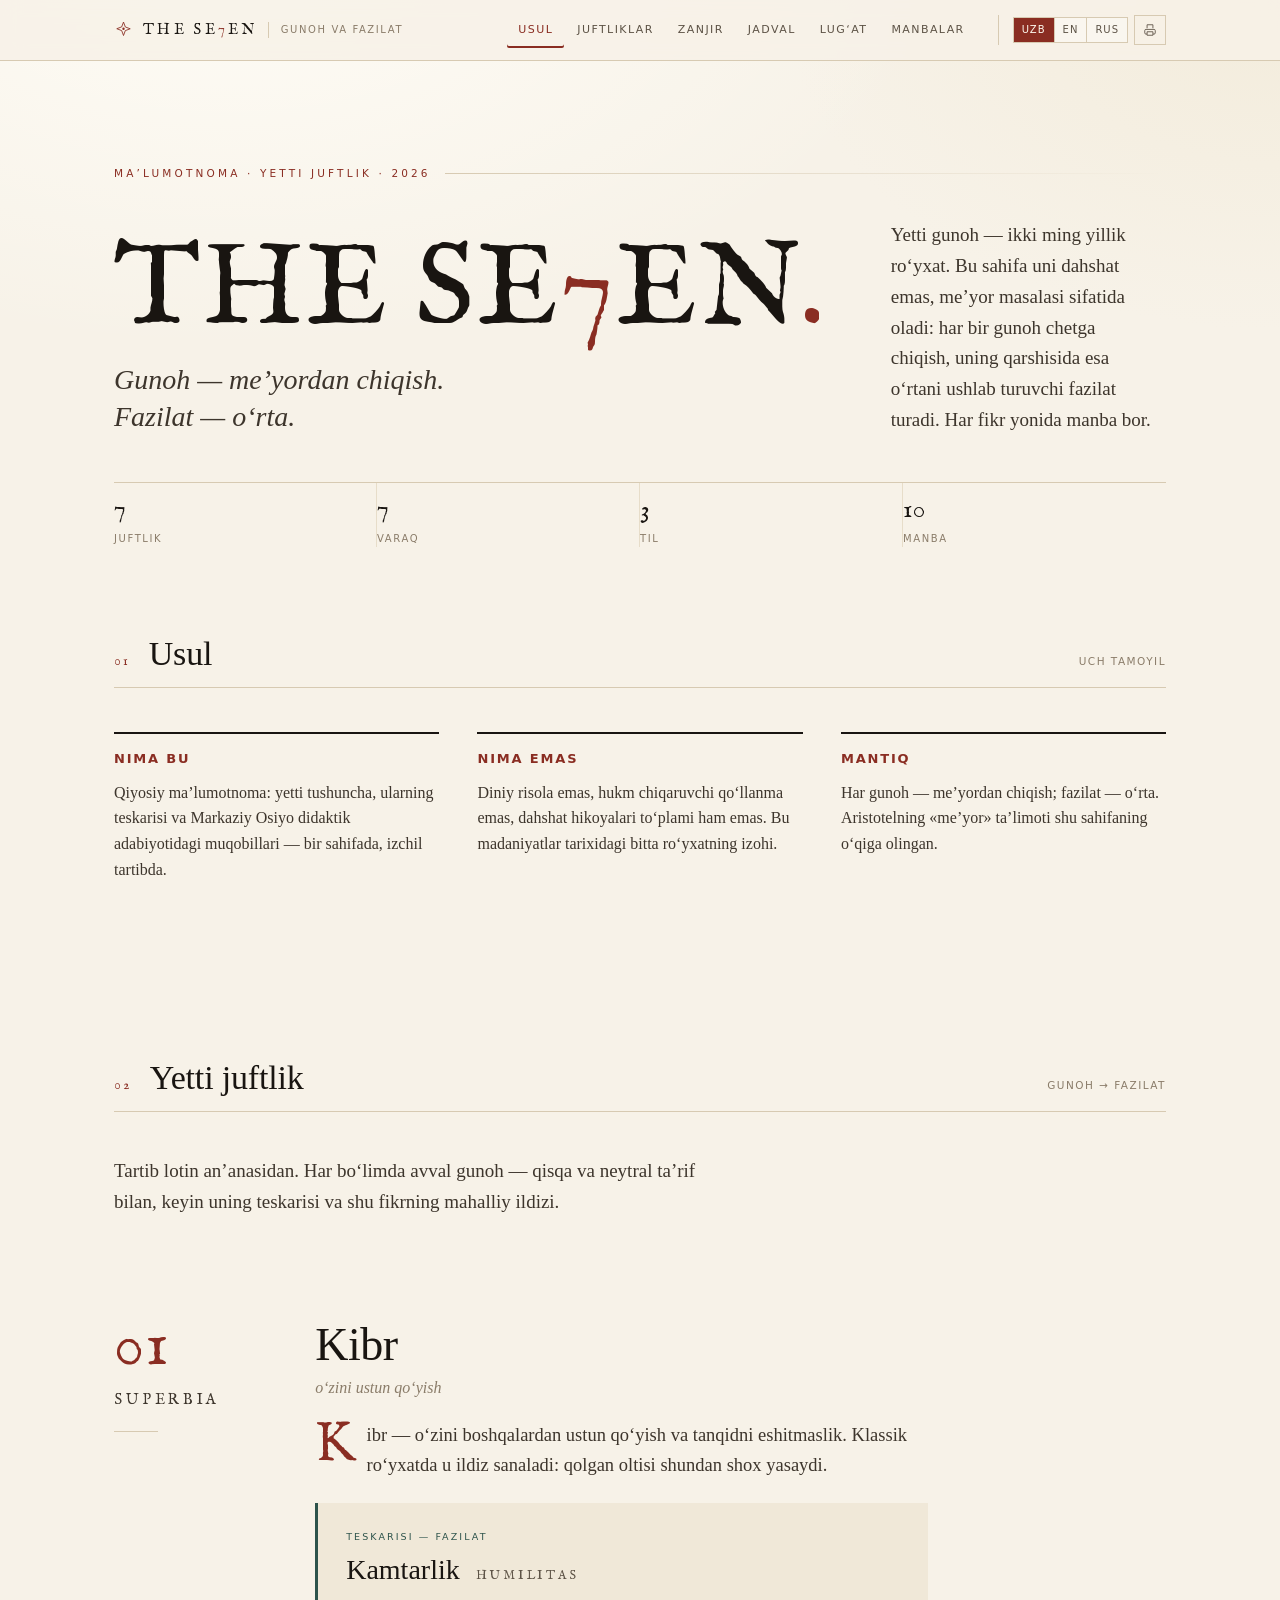
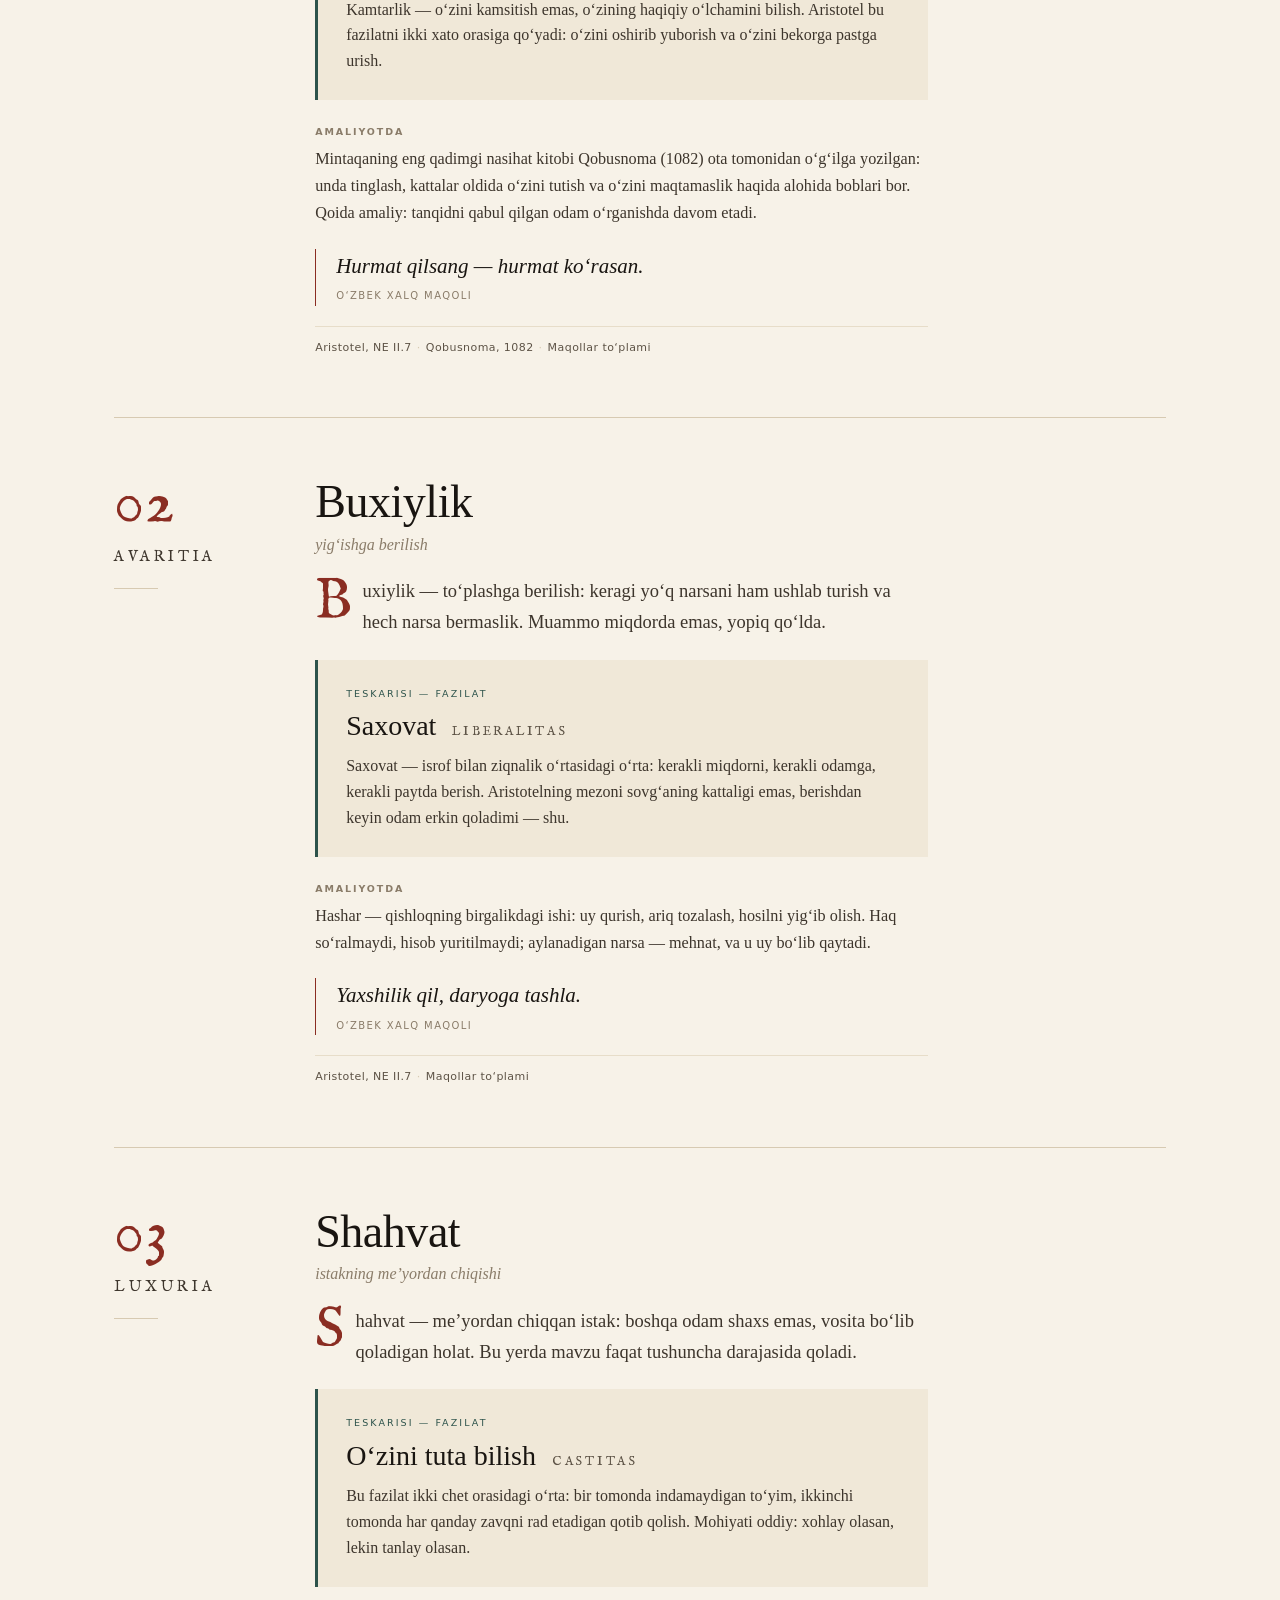
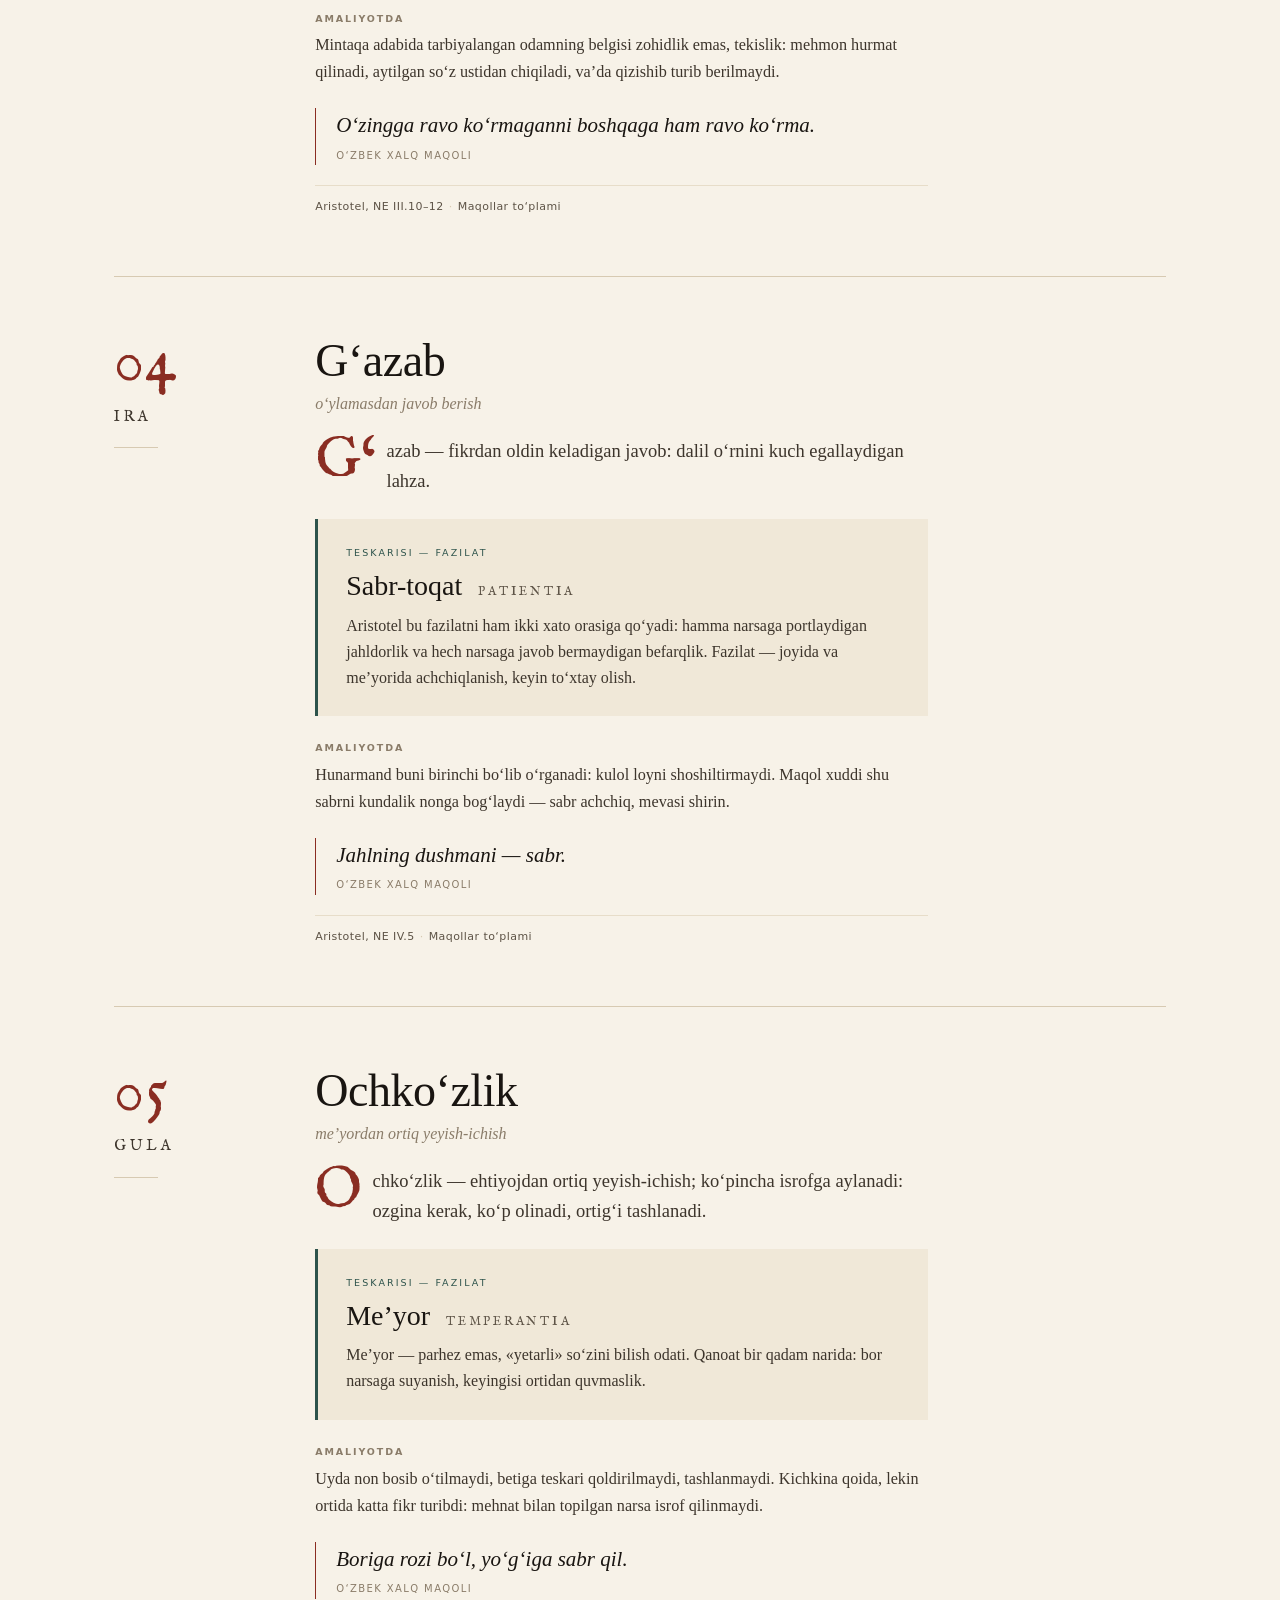
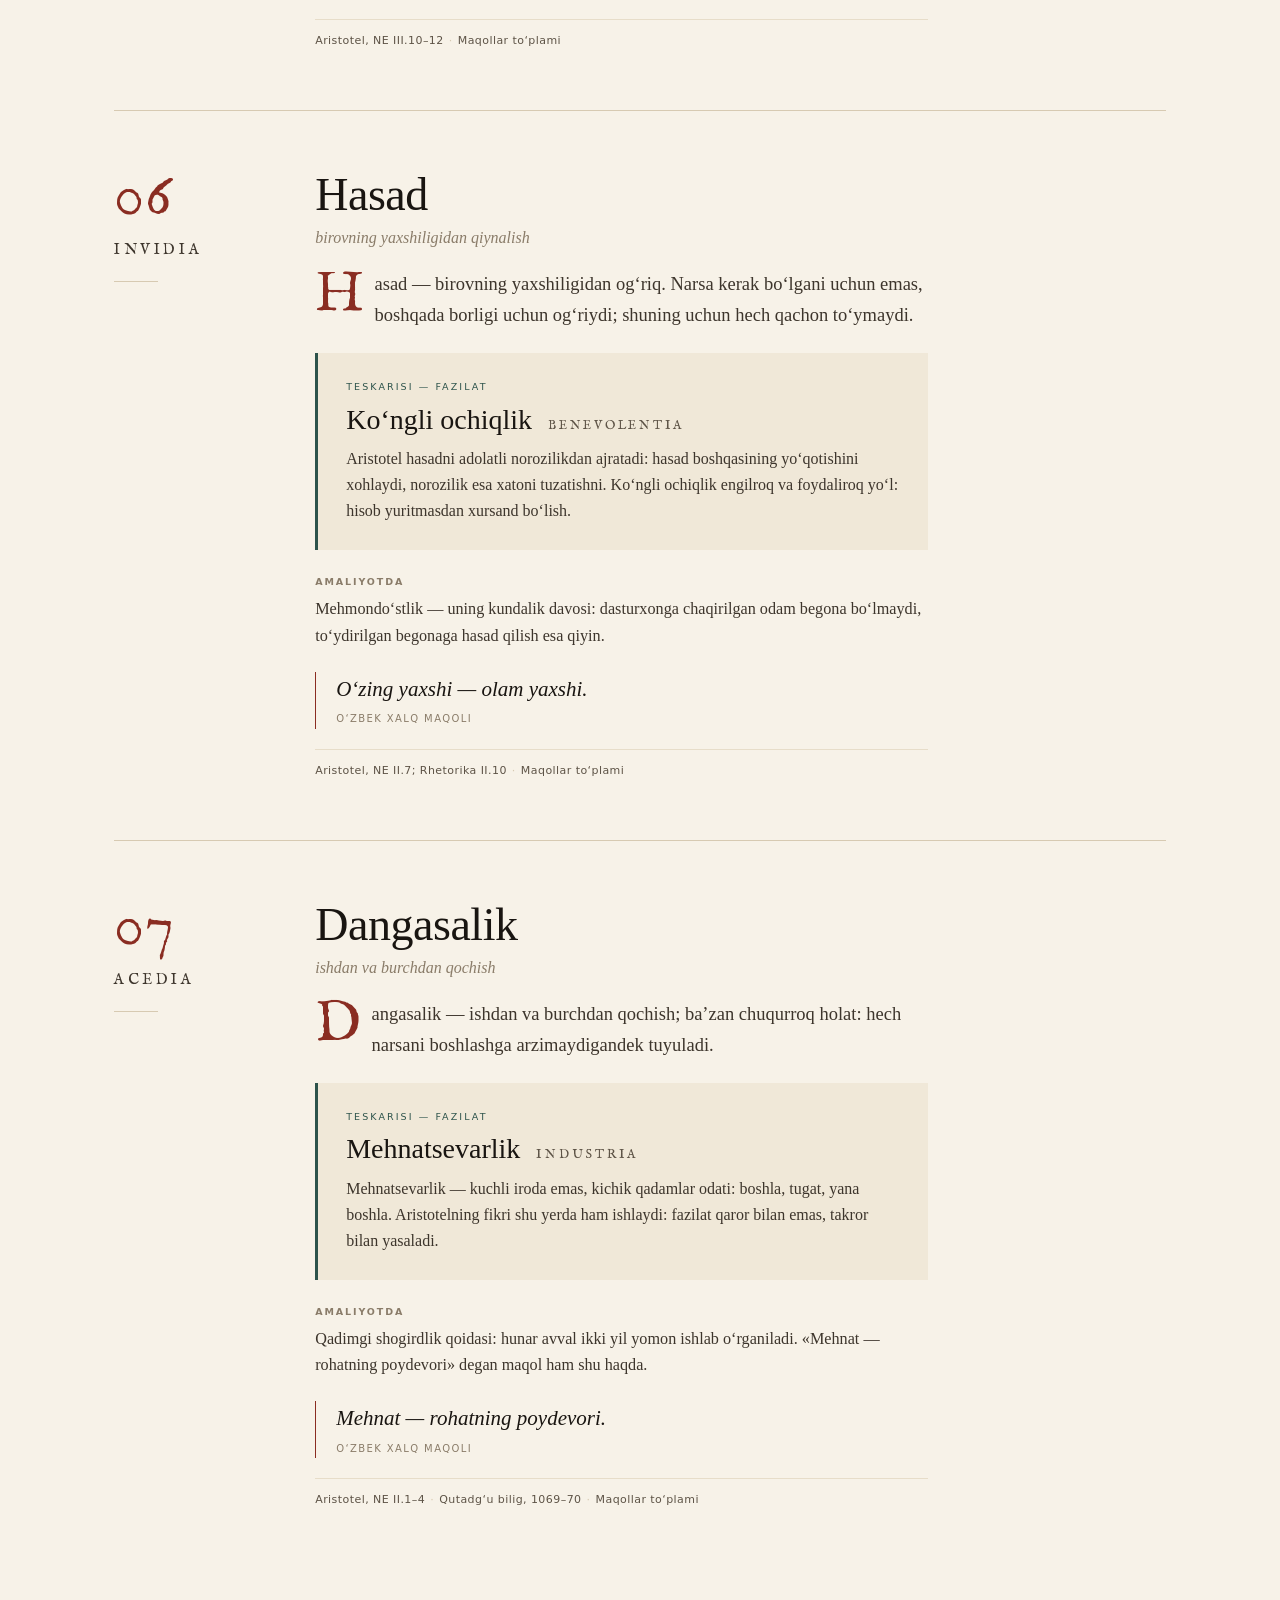
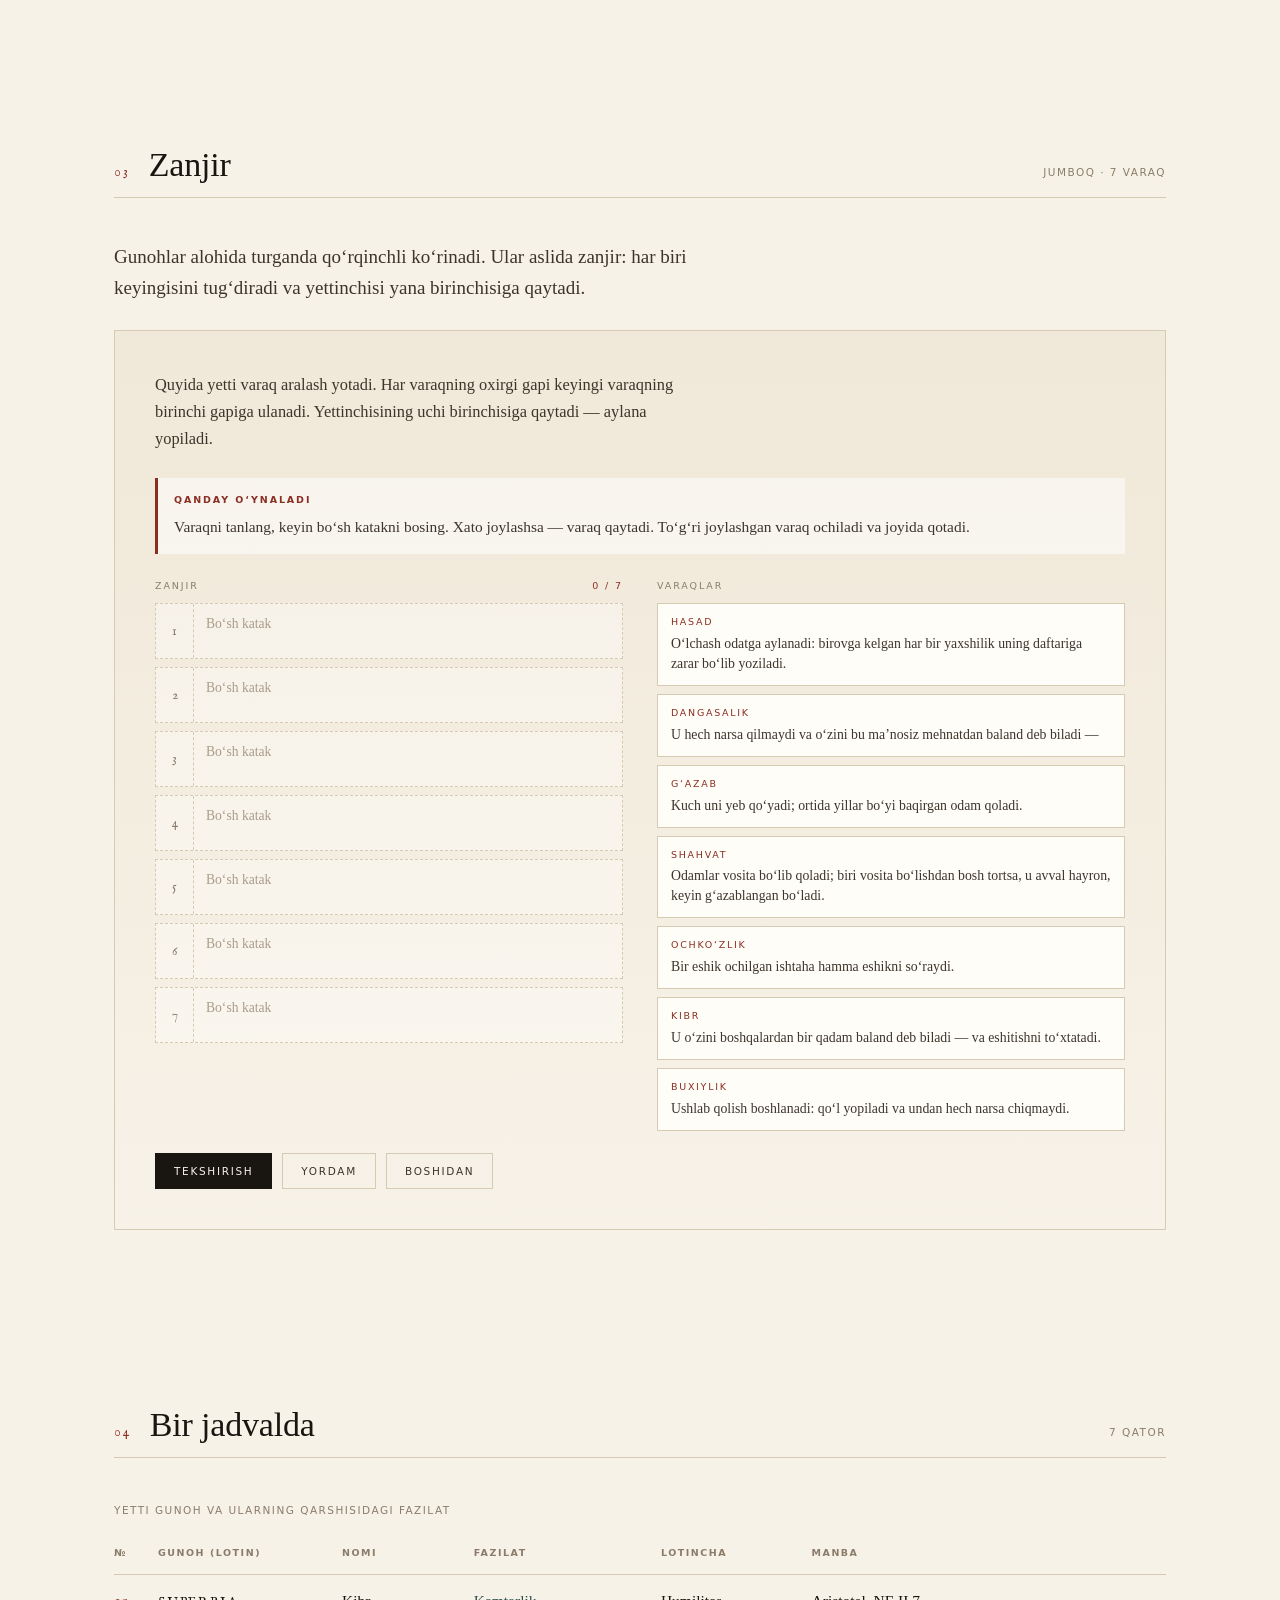
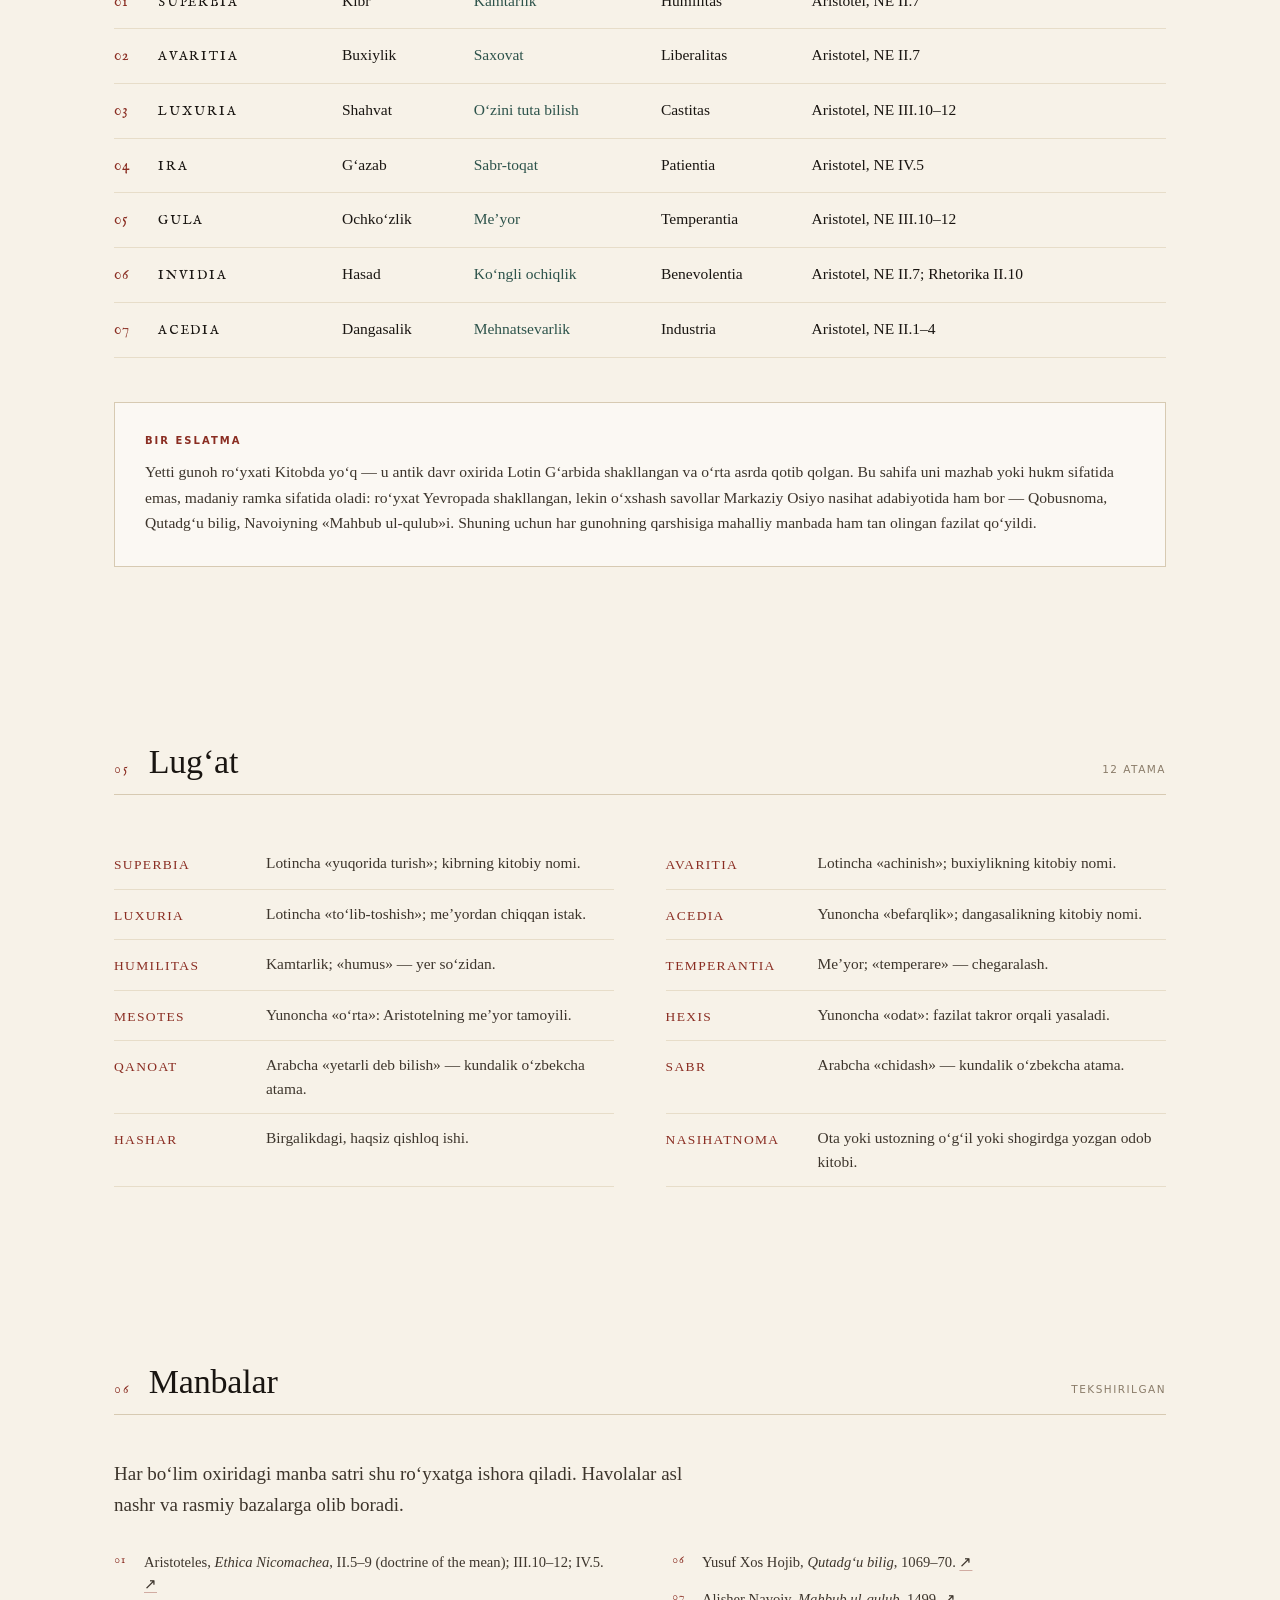
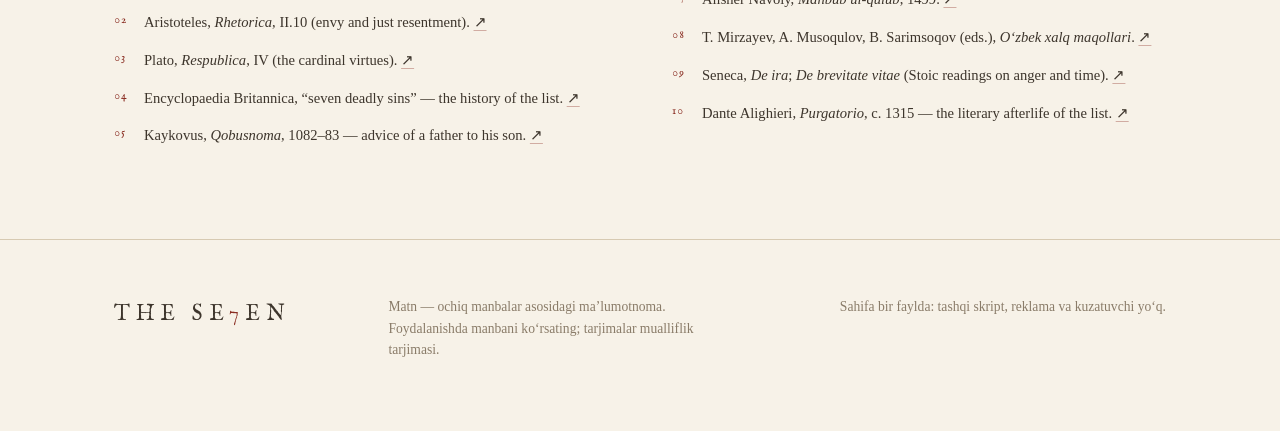
==== commit 5b44d51a: "hero: one-line THE SE7EN, tighter on a phone; docs: brand row" ====
--- a/index.html
+++ b/index.html
@@ -70,7 +70,7 @@
 .hero{padding:clamp(48px,9vw,104px) 0 clamp(30px,5vw,52px); overflow:hidden}
 .hero .kicker{font-family:var(--sans); font-size:10.5px; letter-spacing:.30em; text-transform:uppercase; color:var(--accent); display:flex; align-items:center; gap:14px}
 .hero .kicker::after{content:""; height:1px; flex:1; background:linear-gradient(90deg,var(--rule),transparent)}
-h1.title{font-family:"Fell",var(--serif); font-weight:400; font-size:clamp(52px,12.4vw,150px); line-height:.86; letter-spacing:.015em; margin:clamp(16px,3vw,28px) 0 0}
+h1.title{font-family:"Fell",var(--serif); font-weight:400; font-size:clamp(44px,9.4vw,118px); line-height:.9; white-space:nowrap; letter-spacing:.015em; margin:clamp(16px,3vw,28px) 0 0}
 h1.title .n{color:var(--accent)}
 .sub{font-size:clamp(19px,2.6vw,28px); line-height:1.32; font-style:italic; color:var(--ink-2); margin:18px 0 0; max-width:26ch}
 .hero-grid{display:grid; grid-template-columns:1.05fr .95fr; gap:clamp(24px,5vw,72px); align-items:end}
@@ -267,7 +267,7 @@
   .brand b{font-size:13px; letter-spacing:.18em}
   .lang button{padding:8px 7px; font-size:9.5px}
   .icon{width:30px; height:30px}
-  h1.title{font-size:clamp(44px,16vw,88px)}
+  h1.title{font-size:clamp(40px,12.6vw,72px)}
   .sub{font-size:18px}
   .sec-head .hint{display:none}
   blockquote{font-size:17.5px}
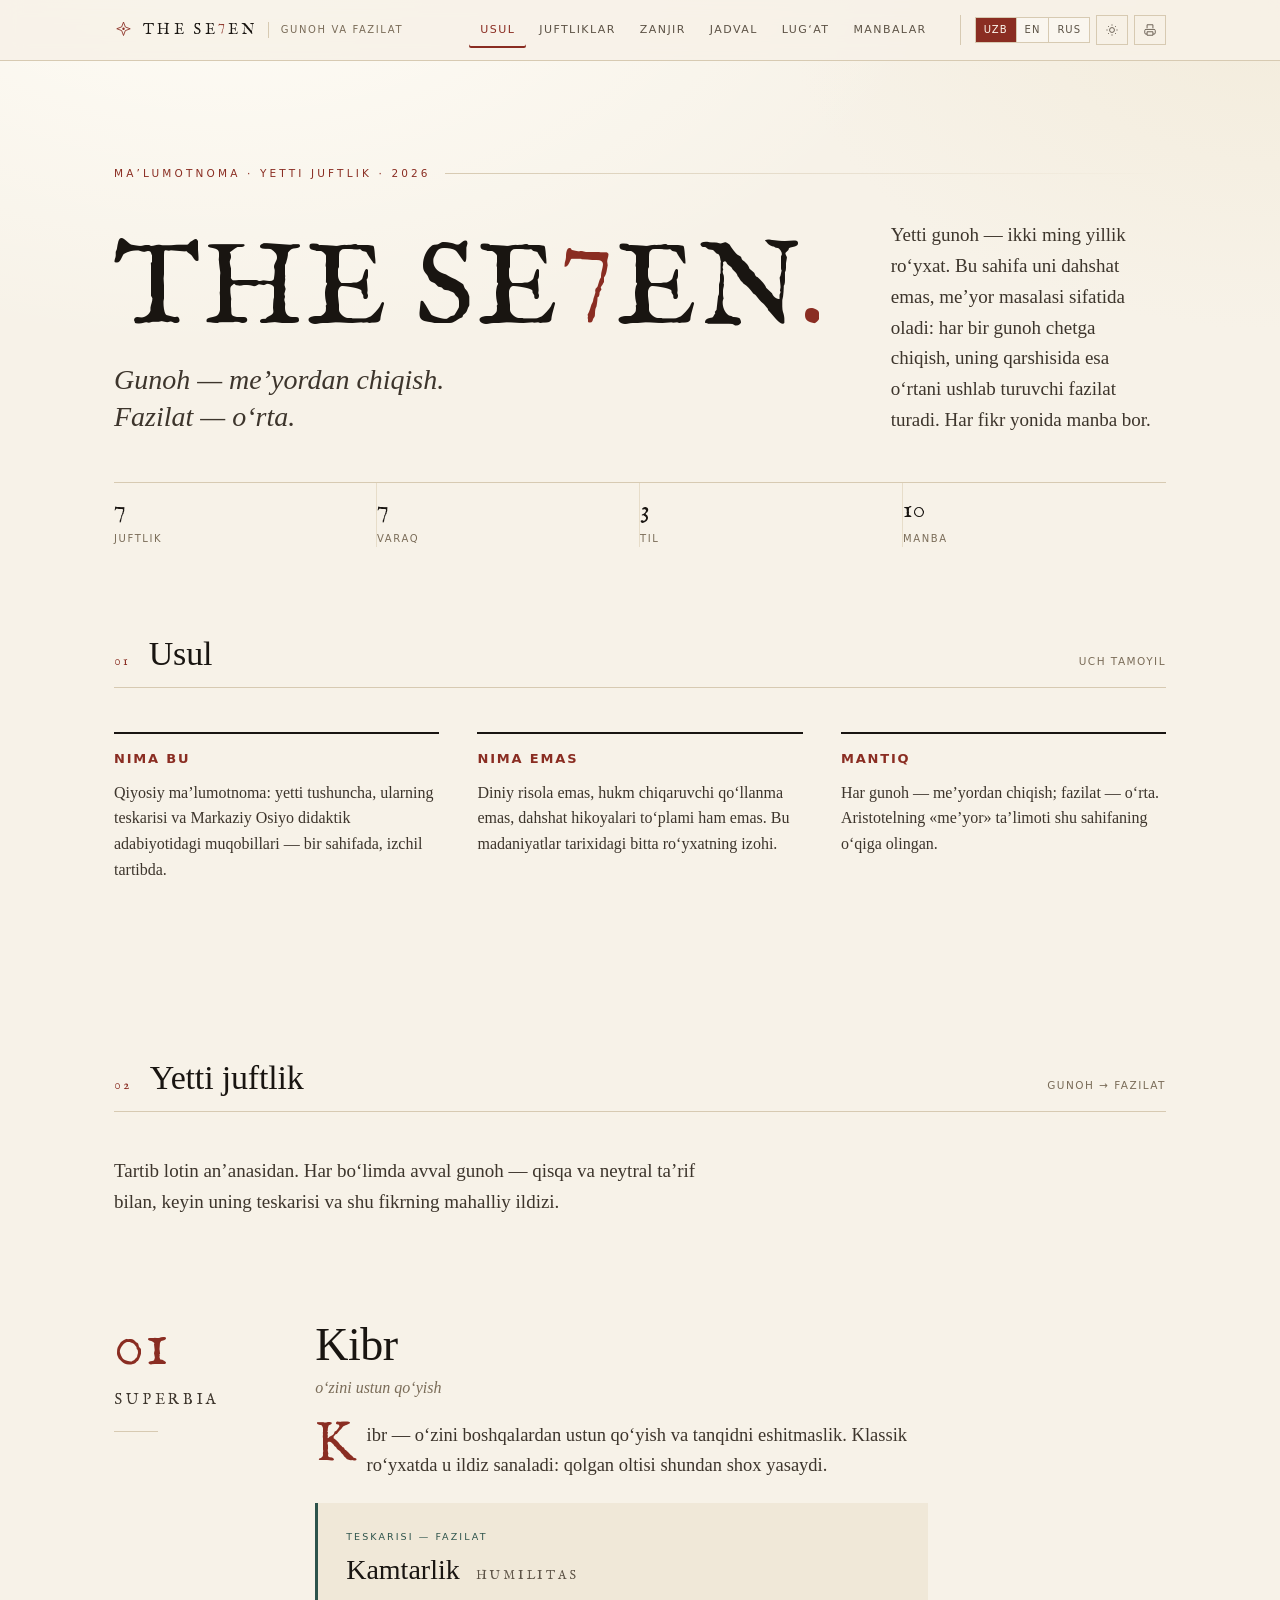
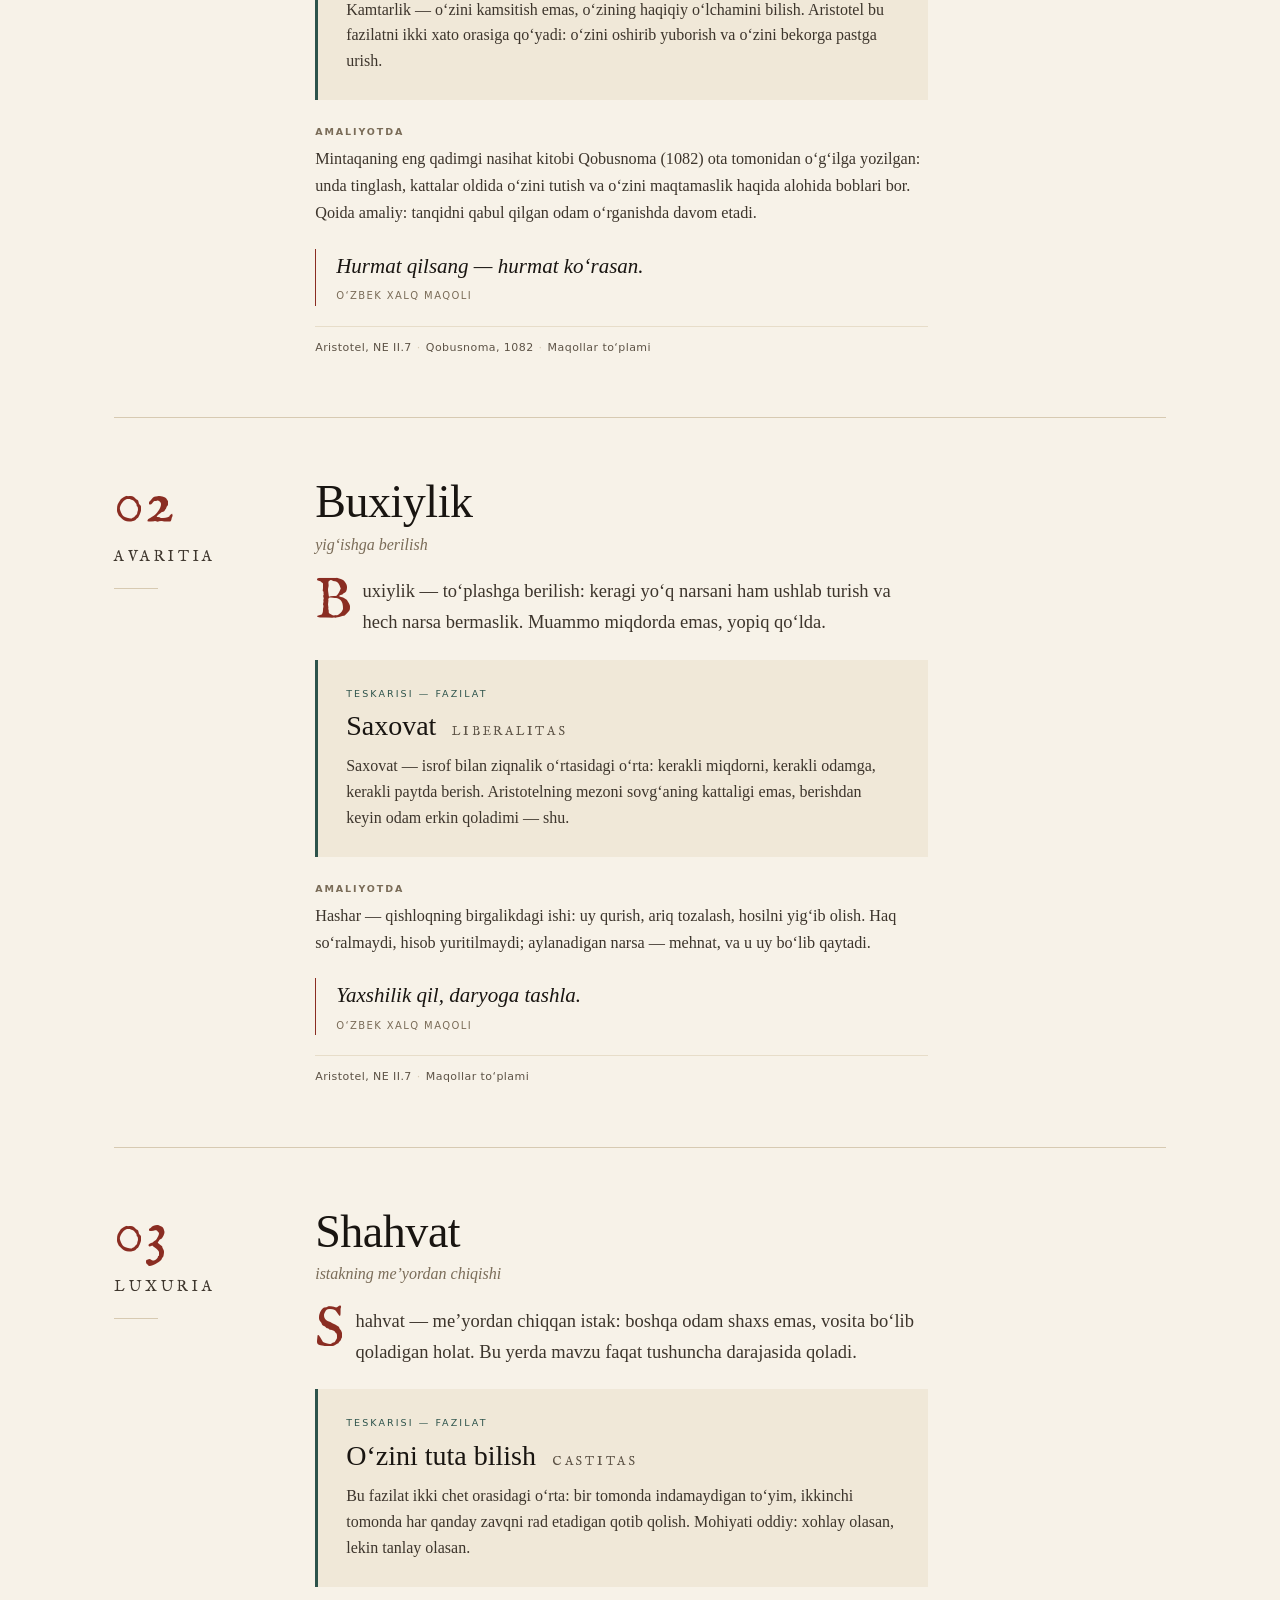
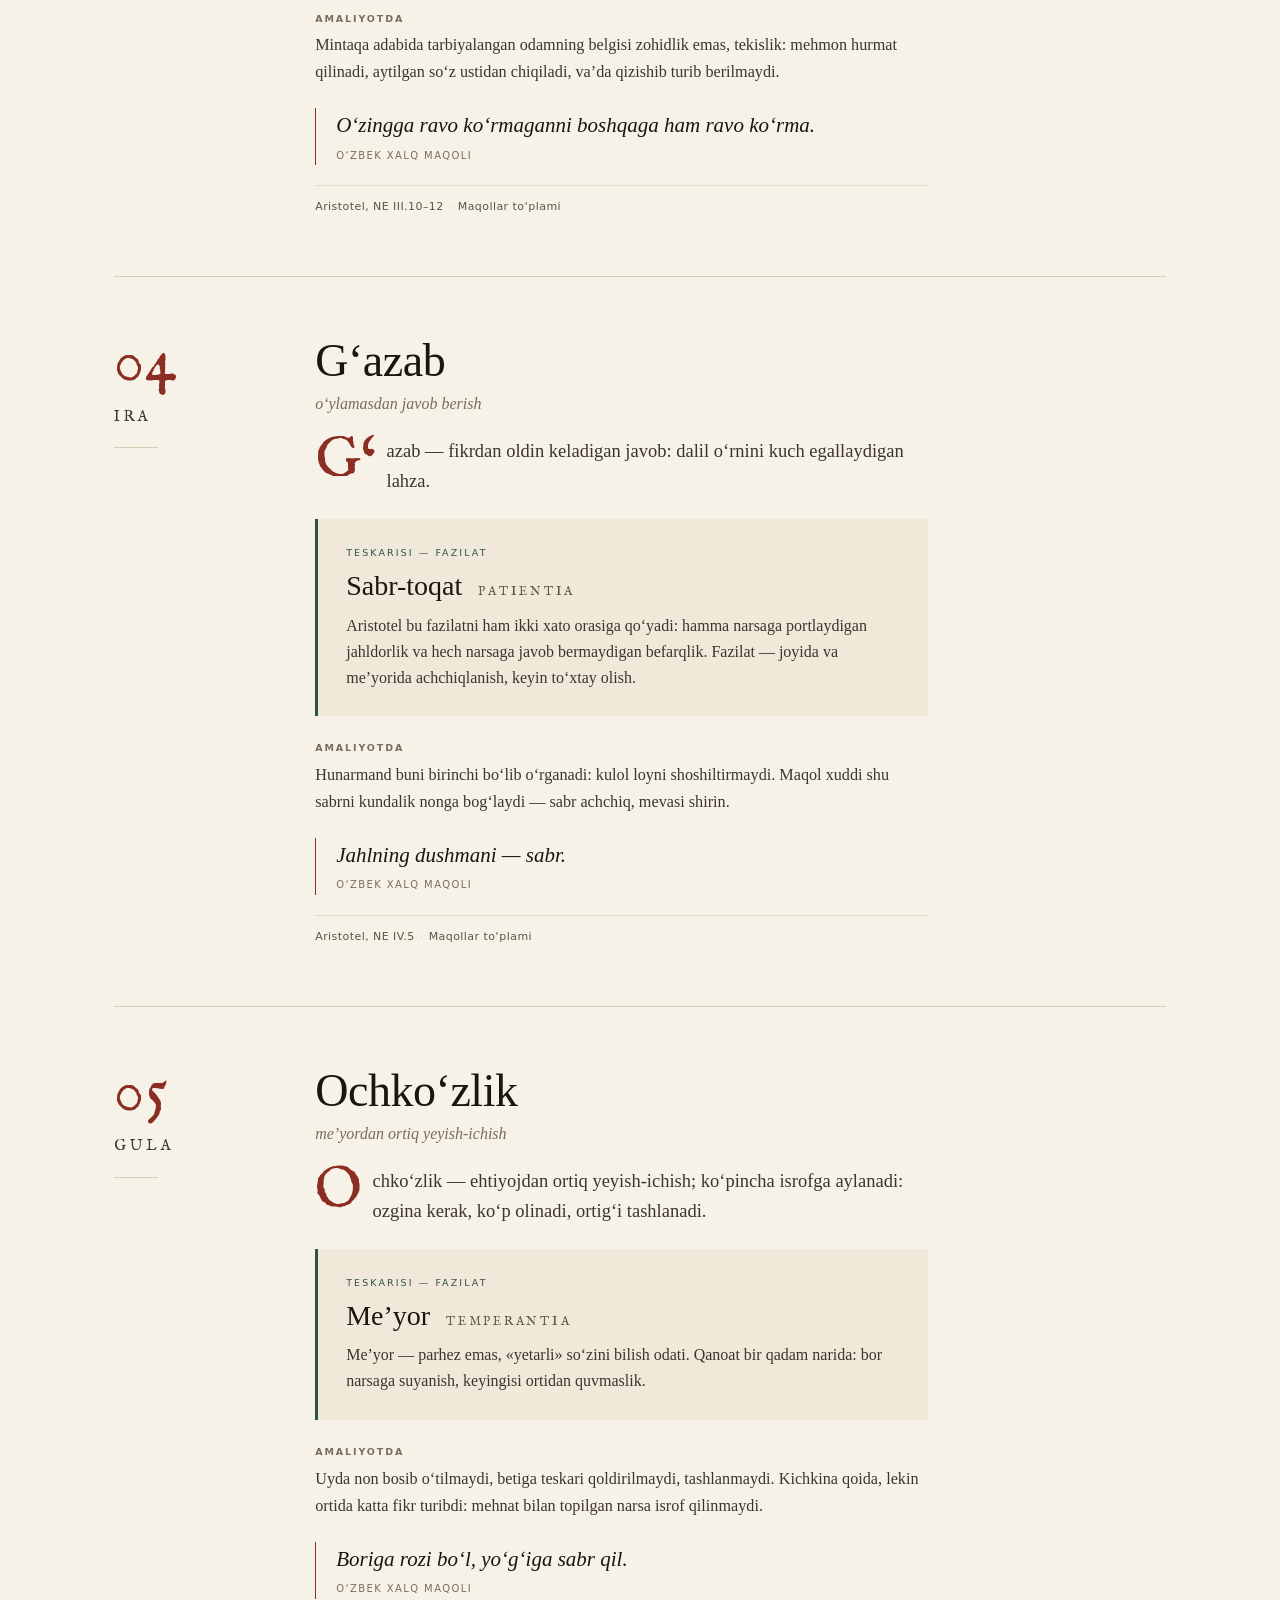
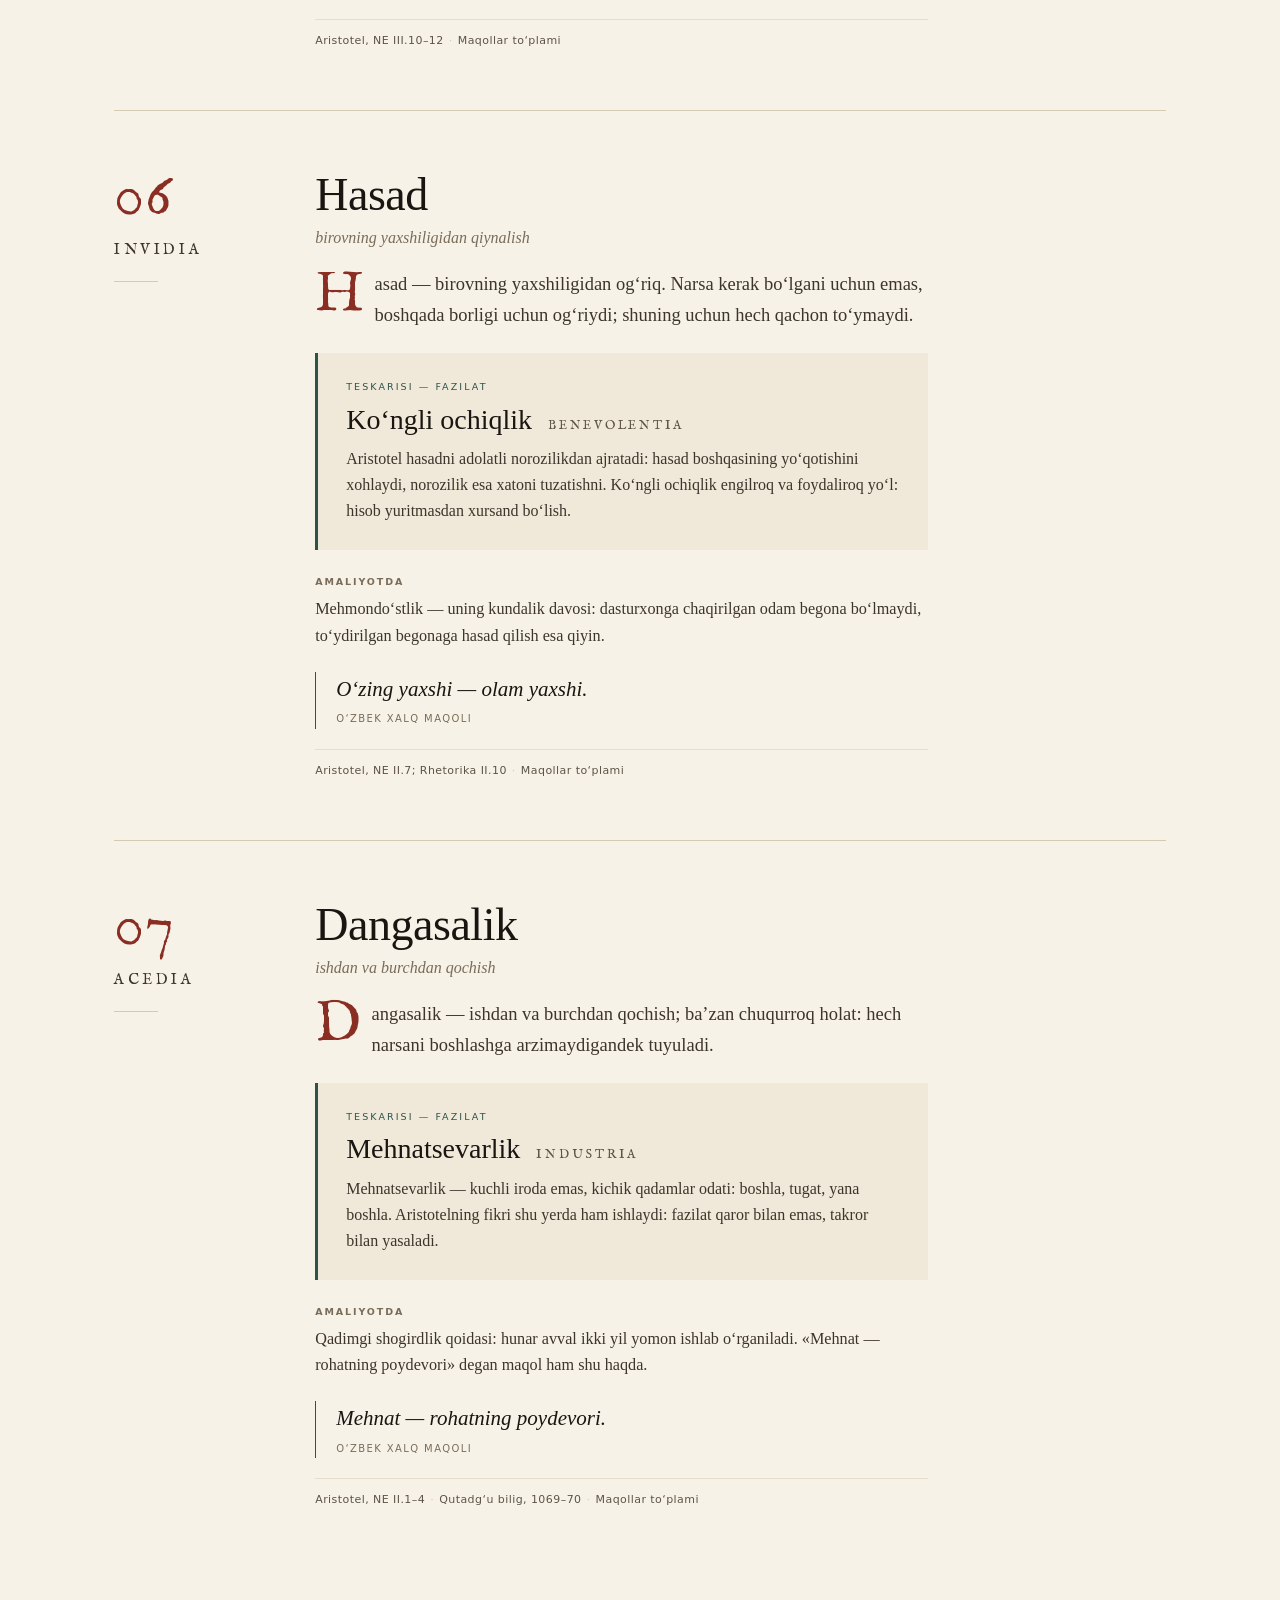
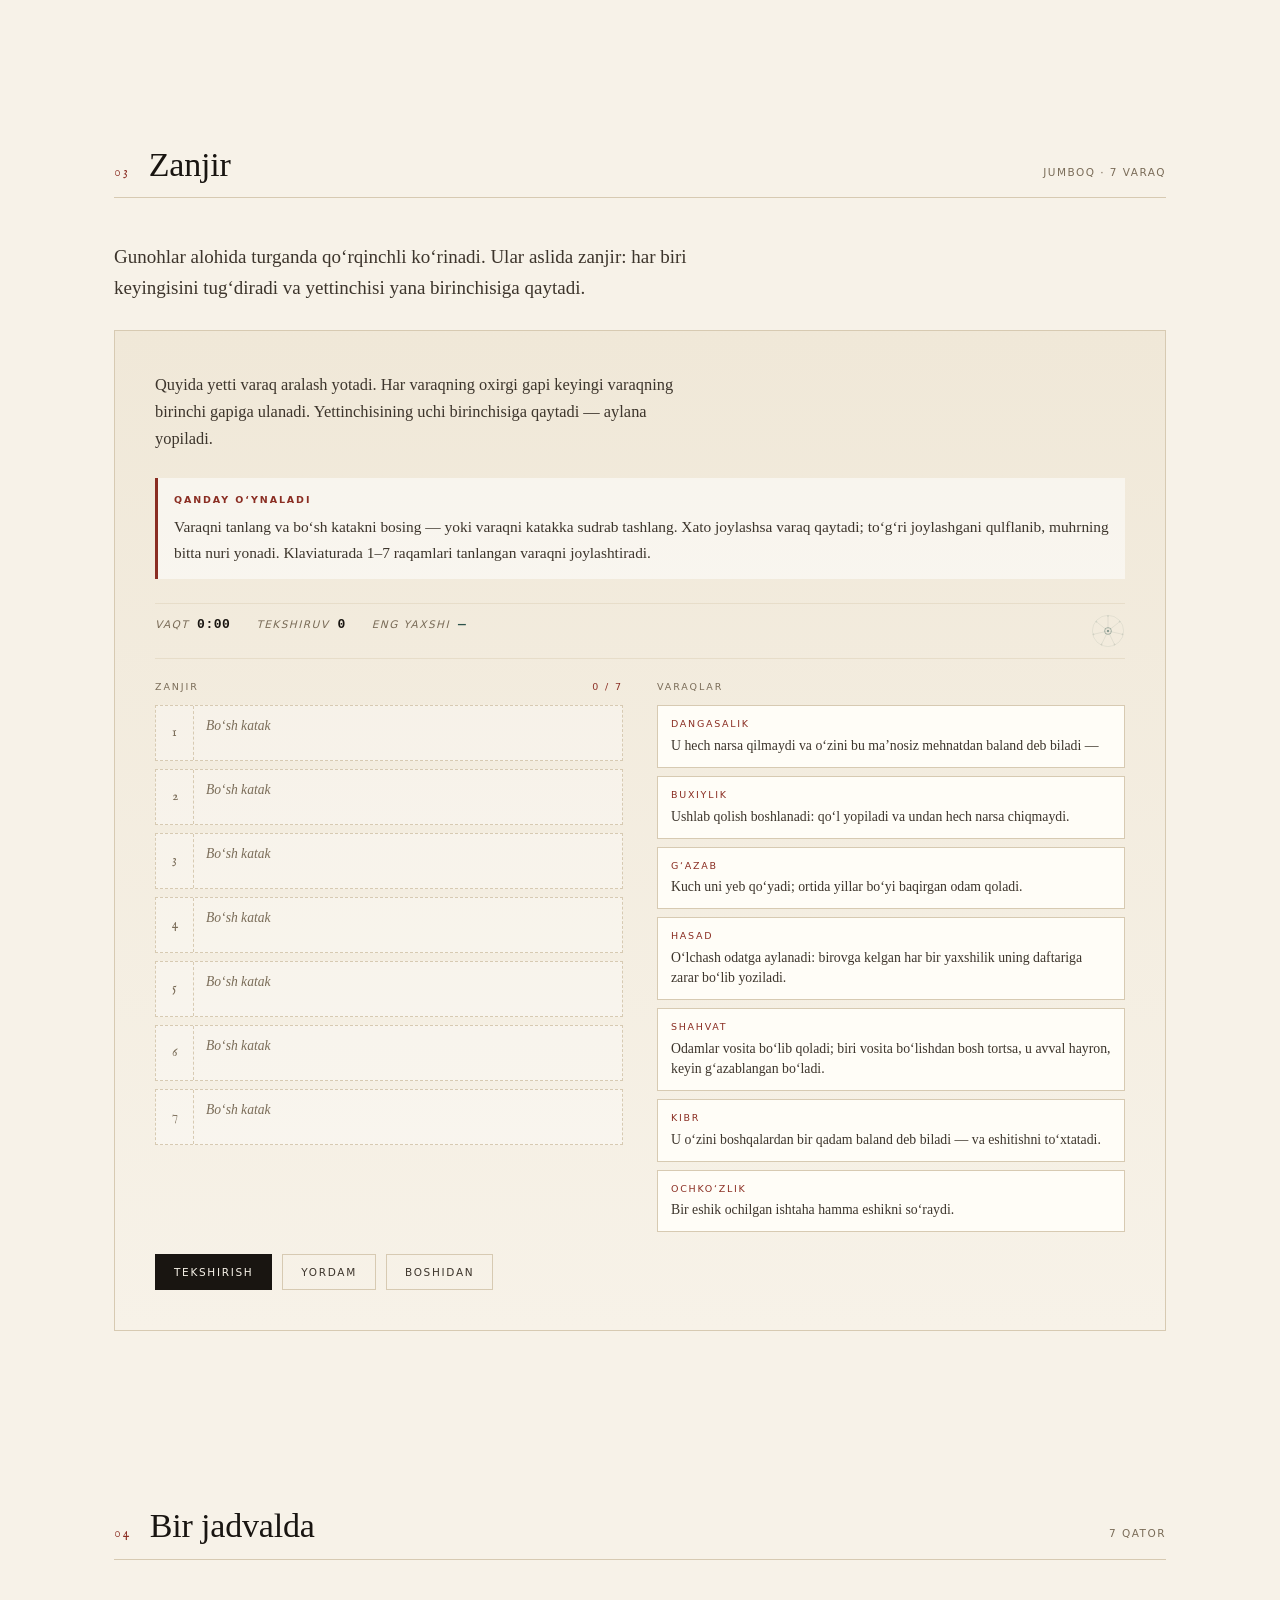
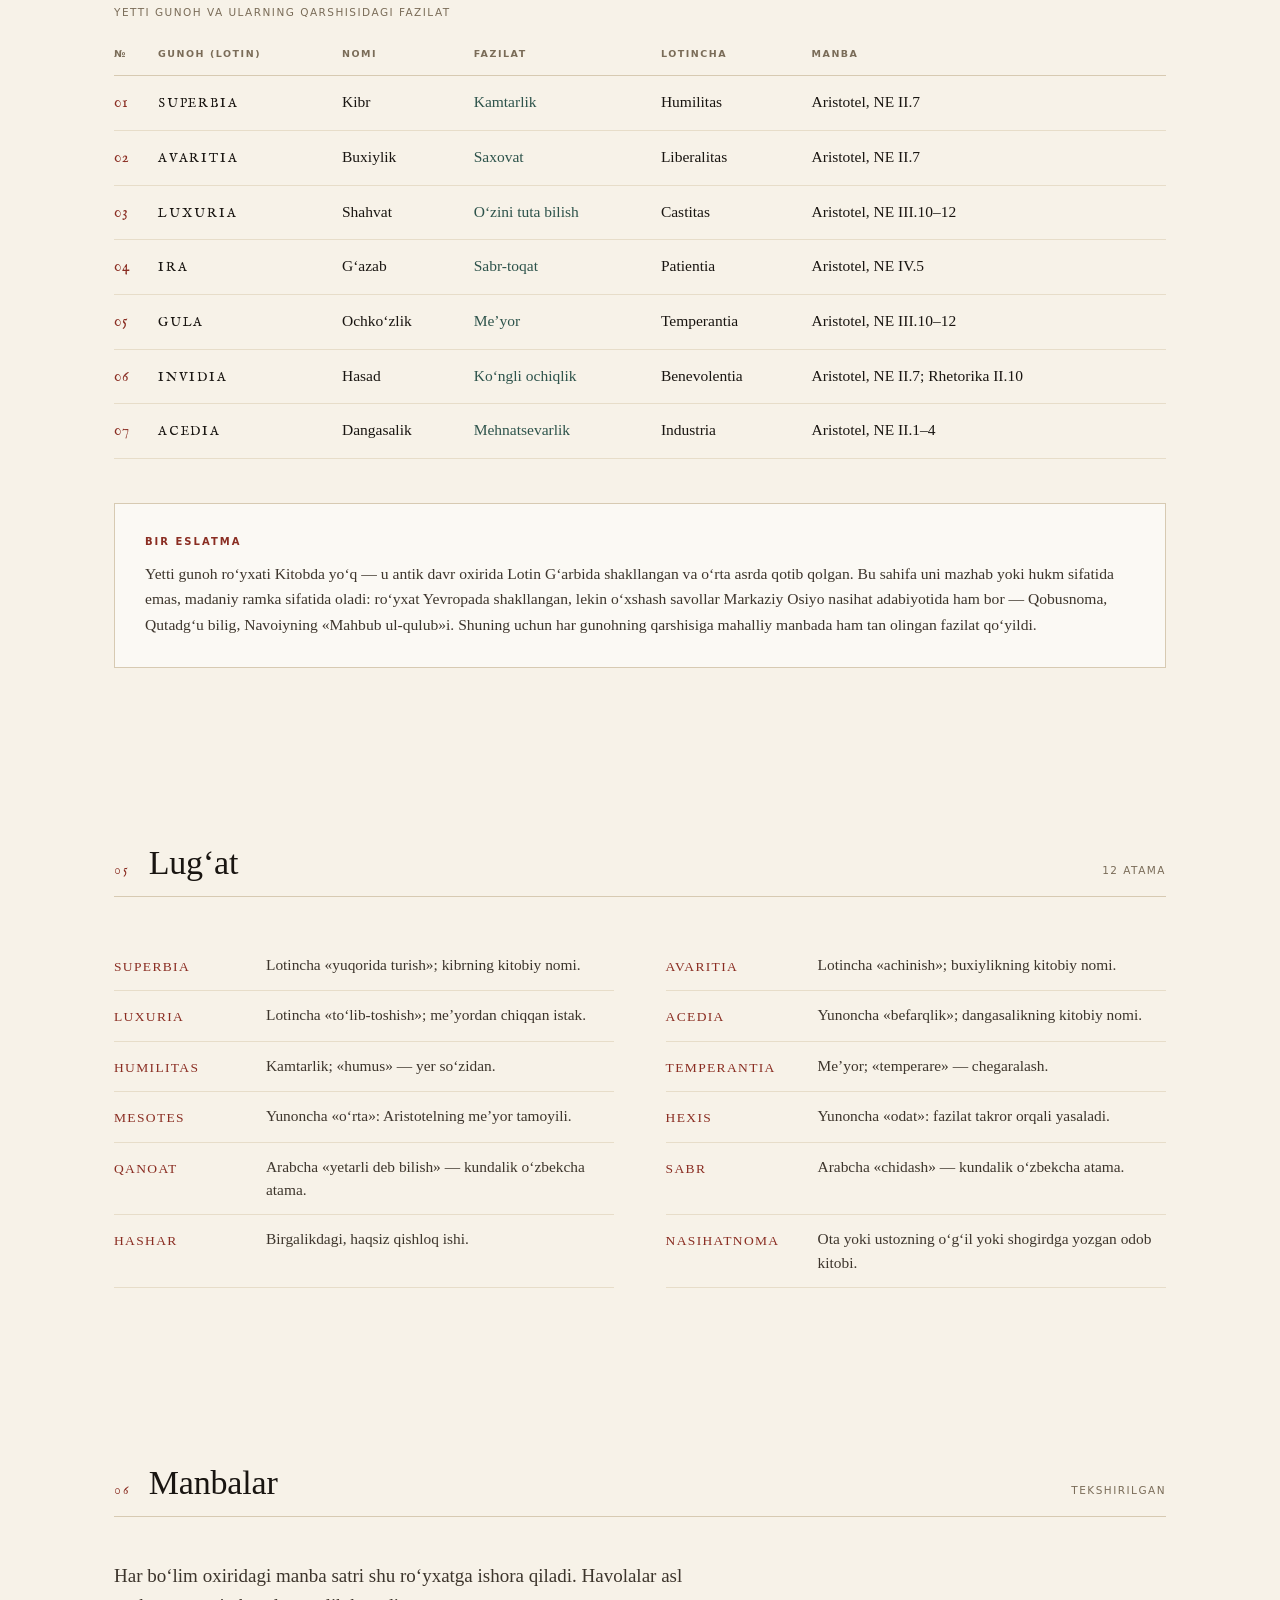
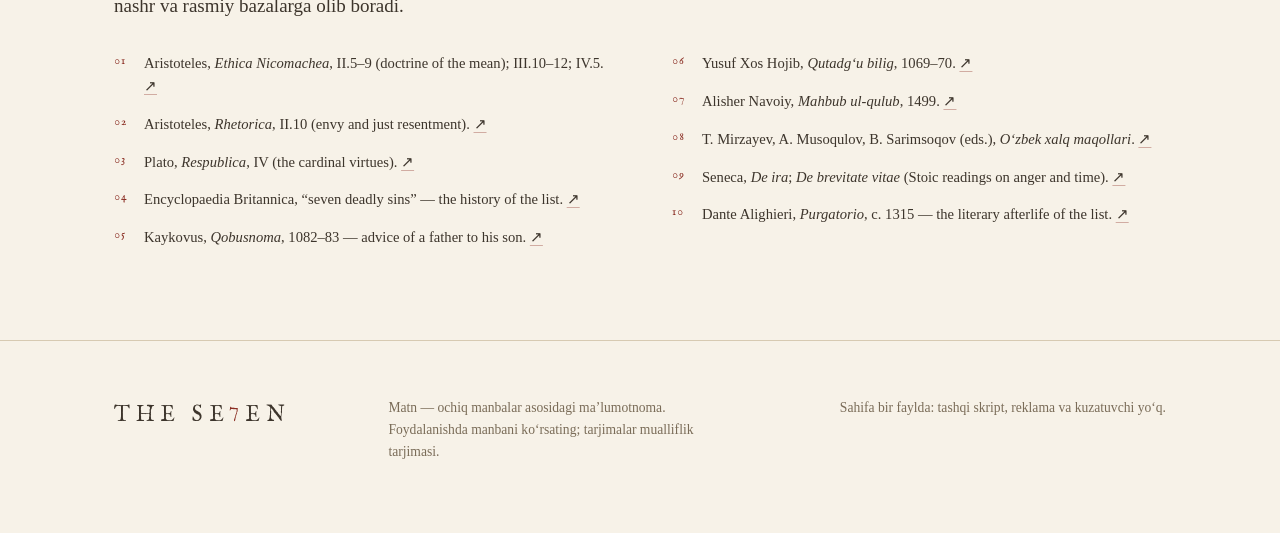
==== commit bd7bb029: "The Se7en: night ink theme, an upright 7, and a puzzle that answers back — drag, joints, clock, seal" ====
--- a/index.html
+++ b/index.html
@@ -3,9 +3,18 @@
 <head>
 <meta charset="utf-8">
 <meta name="viewport" content="width=device-width, initial-scale=1, viewport-fit=cover">
+<script>
+(function(){
+  var t = null;
+  try { t = localStorage.getItem("se7en.theme"); } catch(e){}
+  var sys = matchMedia("(prefers-color-scheme: dark)").matches ? "dark" : "light";
+  document.documentElement.dataset.theme = (t === "dark" || t === "light") ? t : sys;
+  document.documentElement.dataset.themeAuto = t ? "0" : "1";
+})();
+</script>
 <title>The Se7en — gunoh va fazilat</title>
 <meta name="description" content="Yetti gunoh va ularning teskarisi — yetti fazilat. Me'yor haqidagi ma'lumotnoma: Aristotel, Qobusnoma, Qutadg'u bilig, xalq maqollari. UZB · EN · RUS.">
-<meta name="color-scheme" content="light">
+<meta name="color-scheme" content="light dark">
 <meta property="og:title" content="The Se7en — gunoh va fazilat">
 <meta property="og:description" content="Yetti juftlik, yetti qulf va bitta zanjir. Manbali, neytral ma'lumotnoma.">
 <meta property="og:type" content="article">
@@ -16,14 +25,37 @@
   font-weight:400; font-style:normal; font-display:swap;
 }
 :root{
+  color-scheme:light;
   --paper:#f7f2e8; --paper-2:#f0e8d8; --paper-3:#e9dfcb;
-  --ink:#191511; --ink-2:#3d352c; --ink-3:#5d5346; --muted:#8a7c69;
+  --ink:#191511; --ink-2:#3d352c; --ink-3:#5d5346; --muted:#7a6c58;
   --rule:#d7cab2; --rule-2:#e7ddc9;
   --accent:#8a2d22; --green:#2d534b; --gold:#8a6a2d;
+  --on-accent:#fdf8ee; --surface:#fffdf7;
+  --wash:rgba(255,255,255,.35); --wash-2:rgba(255,255,255,.55);
+  --hover:rgba(25,21,17,.045); --sel:rgba(138,45,34,.14);
+  --linkline:rgba(138,45,34,.45); --shadow:rgba(0,0,0,.5);
+  --locked-wash:rgba(45,83,75,.07); --locked-line:rgba(45,83,75,.3);
+  --topbar:rgba(247,242,232,.86); --topbar-solid:rgba(247,242,232,.985);
+  --glow-1:#fffdf7; --glow-2:#f3ecdc;
   --serif:"Iowan Old Style","Palatino Linotype",Palatino,"Book Antiqua",Georgia,"Times New Roman",serif;
   --sans:ui-sans-serif,system-ui,-apple-system,"Segoe UI",Roboto,"Helvetica Neue",Arial,sans-serif;
   --mono:ui-monospace,SFMono-Regular,Menlo,Consolas,monospace;
   --maxw:1180px; --gutter:clamp(18px,5vw,64px);
+}
+/* night ink: the same letterpress page, printed on dark stock */
+html[data-theme="dark"]{
+  color-scheme:dark;
+  --paper:#12100d; --paper-2:#17140f; --paper-3:#1e1a14;
+  --ink:#f1e8d7; --ink-2:#d8cbb6; --ink-3:#b5a68e; --muted:#94866f;
+  --rule:#3a3229; --rule-2:#2b251d;
+  --accent:#d9765c; --green:#7fb9a9; --gold:#d6ae6a;
+  --on-accent:#171310; --surface:#1a1611;
+  --wash:rgba(255,255,255,.045); --wash-2:rgba(255,255,255,.07);
+  --hover:rgba(255,255,255,.07); --sel:rgba(217,118,92,.24);
+  --linkline:rgba(217,118,92,.5); --shadow:rgba(0,0,0,.75);
+  --locked-wash:rgba(127,185,169,.12); --locked-line:rgba(127,185,169,.38);
+  --topbar:rgba(18,16,13,.86); --topbar-solid:rgba(18,16,13,.985);
+  --glow-1:#1c1813; --glow-2:#0d0b09;
 }
 *{box-sizing:border-box}
 html{scroll-behavior:smooth; -webkit-text-size-adjust:100%}
@@ -32,18 +64,18 @@
   font-family:var(--serif); font-size:17.5px; line-height:1.66;
   font-kerning:normal; font-variant-ligatures:common-ligatures;
   background-image:
-    radial-gradient(1200px 700px at 18% -8%, #fffdf7 0%, rgba(255,253,247,0) 60%),
-    radial-gradient(900px 600px at 100% 0%, #f3ecdc 0%, rgba(243,236,220,0) 55%);
+    radial-gradient(1200px 700px at 18% -8%, var(--glow-1) 0%, transparent 60%),
+    radial-gradient(900px 600px at 100% 0%, var(--glow-2) 0%, transparent 55%);
   background-attachment:fixed;
 }
-::selection{background:rgba(138,45,34,.14)}
-a{color:inherit; text-underline-offset:.22em; text-decoration-thickness:1px; text-decoration-color:rgba(138,45,34,.45)}
+::selection{background:var(--sel)}
+a{color:inherit; text-underline-offset:.22em; text-decoration-thickness:1px; text-decoration-color:var(--linkline)}
 a:hover{text-decoration-color:var(--accent)}
 :focus-visible{outline:2px solid var(--accent); outline-offset:3px}
 .wrap{max-width:var(--maxw); margin:0 auto; padding:0 var(--gutter)}
 
 /* ── header ───────────────────────────────────────────────── */
-.top{position:sticky; top:0; z-index:40; background:rgba(247,242,232,.86);
+.top{position:sticky; top:0; z-index:40; background:var(--topbar);
   -webkit-backdrop-filter:saturate(120%) blur(10px); backdrop-filter:saturate(120%) blur(10px);
   border-bottom:1px solid var(--rule)}
 .top-in{max-width:var(--maxw); margin:0 auto; padding:0 var(--gutter); height:60px; display:flex; align-items:center; gap:22px}
@@ -55,16 +87,19 @@
 nav.links{display:flex; gap:2px; margin-left:auto; flex-wrap:nowrap}
 nav.links a{font-family:var(--sans); font-size:11px; letter-spacing:.13em; text-transform:uppercase; color:var(--ink-3);
   text-decoration:none; padding:9px 11px; border-radius:2px; white-space:nowrap; transition:color .25s, background .25s}
-nav.links a:hover{color:var(--ink); background:rgba(25,21,17,.045)}
+nav.links a:hover{color:var(--ink); background:var(--hover)}
 nav.links a.on{color:var(--accent); box-shadow:inset 0 -2px 0 var(--accent)}
 .tools{display:flex; align-items:center; gap:6px; flex:0 0 auto; padding-left:14px; border-left:1px solid var(--rule)}
-.lang{display:flex; border:1px solid var(--rule); background:rgba(255,255,255,.35)}
+.lang{display:flex; border:1px solid var(--rule); background:var(--wash)}
 .lang button{font-family:var(--sans); font-size:10px; letter-spacing:.10em; text-transform:uppercase;
   background:none; border:0; color:var(--ink-3); padding:7px 8px; cursor:pointer; line-height:1}
 .lang button+button{border-left:1px solid var(--rule)}
-.lang button[aria-pressed="true"]{background:var(--accent); color:#fdf8ee}
+.lang button[aria-pressed="true"]{background:var(--accent); color:var(--on-accent)}
 .icon{width:32px; height:30px; display:grid; place-items:center; background:none; border:1px solid var(--rule); color:var(--ink-3); cursor:pointer}
 .icon:hover{color:var(--accent); border-color:var(--accent)}
+.theme .i-moon{display:none}
+html[data-theme="dark"] .theme .i-sun{display:none}
+html[data-theme="dark"] .theme .i-moon{display:block}
 
 /* ── hero ─────────────────────────────────────────────────── */
 .hero{padding:clamp(48px,9vw,104px) 0 clamp(30px,5vw,52px); overflow:hidden}
@@ -72,6 +107,9 @@
 .hero .kicker::after{content:""; height:1px; flex:1; background:linear-gradient(90deg,var(--rule),transparent)}
 h1.title{font-family:"Fell",var(--serif); font-weight:400; font-size:clamp(44px,9.4vw,118px); line-height:.9; white-space:nowrap; letter-spacing:.015em; margin:clamp(16px,3vw,28px) 0 0}
 h1.title .n{color:var(--accent)}
+/* IM Fell draws 7 as an old-style figure that hangs below the baseline:
+   lift it by its own descender so the wordmark sits on one line */
+.s7{display:inline-block; transform:translateY(-.235em)}
 .sub{font-size:clamp(19px,2.6vw,28px); line-height:1.32; font-style:italic; color:var(--ink-2); margin:18px 0 0; max-width:26ch}
 .hero-grid{display:grid; grid-template-columns:1.05fr .95fr; gap:clamp(24px,5vw,72px); align-items:end}
 .lede{font-size:clamp(16.5px,1.5vw,19px); line-height:1.62; color:var(--ink-2); max-width:56ch; margin:clamp(24px,4vw,38px) 0 0}
@@ -121,27 +159,38 @@
 /* ── puzzle ───────────────────────────────────────────────── */
 .puzzle{background:linear-gradient(180deg,var(--paper-2),var(--paper)); border:1px solid var(--rule); padding:clamp(20px,3.4vw,40px)}
 .pz-intro{max-width:66ch; margin:0 0 clamp(18px,3vw,26px); color:var(--ink-2); font-size:16.4px}
-.pz-rule{margin:0 0 24px; padding:14px 16px; border-left:3px solid var(--accent); background:rgba(255,255,255,.55); font-size:15.4px; color:var(--ink-2)}
+.pz-rule{margin:0 0 24px; padding:14px 16px; border-left:3px solid var(--accent); background:var(--wash-2); font-size:15.4px; color:var(--ink-2)}
 .pz-rule b{font-family:var(--sans); font-size:9.5px; letter-spacing:.2em; text-transform:uppercase; color:var(--accent); display:block; margin-bottom:6px; font-weight:600}
+.pz-hud{display:flex; flex-wrap:wrap; gap:6px 26px; margin:0 0 20px; padding:10px 0; border-top:1px solid var(--rule-2); border-bottom:1px solid var(--rule-2); font-family:var(--sans); font-size:10.5px; letter-spacing:.14em; text-transform:uppercase; color:var(--muted)}
+.pz-hud span{display:inline-flex; align-items:baseline; gap:8px}
+.pz-hud b{font-family:var(--mono); font-size:13px; letter-spacing:.04em; color:var(--ink); font-variant-numeric:tabular-nums}
+.pz-hud b.rec{color:var(--green)}
+.pz-mini{margin-left:auto}
+.pz-mini svg{width:34px; height:34px; color:var(--green)}
+.pz-mini .ray{opacity:.16; transition:opacity .45s ease}
+.pz-mini .ray.on{opacity:1}
 .pz-board{display:grid; grid-template-columns:1fr 1fr; gap:clamp(16px,3vw,34px); align-items:start}
 .pz-col-t{font-family:var(--sans); font-size:9.5px; letter-spacing:.2em; text-transform:uppercase; color:var(--muted); margin:0 0 10px; display:flex; justify-content:space-between; align-items:center}
 .pz-col-t em{font-style:normal; color:var(--accent)}
 .slots{list-style:none; margin:0; padding:0; display:flex; flex-direction:column; gap:8px}
-.slot{display:flex; align-items:stretch; min-height:56px; border:1px dashed var(--rule); background:rgba(255,255,255,.35); transition:border-color .25s, background .25s}
+.slot{position:relative; display:flex; align-items:stretch; min-height:56px; border:1px dashed var(--rule); background:var(--wash); transition:border-color .25s, background .25s}
 .slot .idx{width:38px; display:grid; place-items:center; font-family:"Fell",var(--serif); font-size:13px; color:var(--muted); border-right:1px dashed var(--rule)}
 .slot .fill{flex:1; padding:10px 12px; display:flex; gap:10px; align-items:baseline; cursor:pointer}
 .slot .fill .nm{font-family:var(--sans); font-size:10px; letter-spacing:.16em; text-transform:uppercase; color:var(--accent); flex:0 0 auto}
 .slot .fill .tx{font-size:13.6px; line-height:1.42; color:var(--ink-2)}
-.slot.filled{border-style:solid; border-color:var(--ink-3); background:#fffdf7}
-.slot.locked{border-color:var(--green); background:rgba(45,83,75,.07)}
-.slot.locked .idx{color:var(--green); border-right-color:rgba(45,83,75,.3)}
+.slot .fill .tx.empty{color:var(--muted); font-style:italic}
+.slot.filled{border-style:solid; border-color:var(--ink-3); background:var(--surface)}
+.slot.locked{border-color:var(--green); background:var(--locked-wash)}
+.slot.locked .idx{color:var(--green); border-right-color:var(--locked-line)}
 .slot.locked .fill{cursor:default}
+.slot.locked + .slot.locked::before{content:""; position:absolute; left:18px; top:-9px; width:1px; height:9px; background:var(--green)}
+.slot.locked + .slot.locked::after{content:""; position:absolute; left:15.5px; top:-5px; width:6px; height:6px; border:1px solid var(--green); border-radius:50%; background:var(--paper-2)}
 .slot.wrong{animation:shake .4s ease}
 @keyframes shake{0%,100%{transform:translateX(0)}25%{transform:translateX(-5px)}75%{transform:translateX(5px)}}
 .deck{list-style:none; margin:0; padding:0; display:flex; flex-direction:column; gap:8px}
-.card{position:relative; text-align:left; width:100%; border:1px solid var(--rule); background:#fffdf7; padding:11px 13px; cursor:pointer;
+.card{position:relative; text-align:left; width:100%; border:1px solid var(--rule); background:var(--surface); padding:11px 13px; cursor:pointer;
   font-family:var(--serif); color:var(--ink-2); font-size:13.8px; line-height:1.45; transition:transform .2s, box-shadow .2s, border-color .2s; display:block}
-.card:hover{border-color:var(--accent); box-shadow:0 6px 18px -12px rgba(0,0,0,.5)}
+.card:hover{border-color:var(--accent); box-shadow:0 6px 18px -12px var(--shadow)}
 .card .nm{display:block; font-family:var(--sans); font-size:9.5px; letter-spacing:.18em; text-transform:uppercase; color:var(--accent); margin-bottom:5px}
 .card .hook{color:var(--gold); font-style:italic}
 .card.sel{border-color:var(--accent); box-shadow:inset 0 0 0 1px var(--accent)}
@@ -153,19 +202,36 @@
   .pz-putbar{
     position:fixed; left:0; right:0; bottom:0; z-index:60; align-items:center; gap:8px;
     padding:10px 14px calc(10px + env(safe-area-inset-bottom, 0px));
-    background:rgba(247,242,232,.985); border-top:1px solid var(--rule);
-    box-shadow:0 -14px 34px -24px rgba(0,0,0,.55);
+    background:var(--topbar-solid); border-top:1px solid var(--rule);
+    box-shadow:0 -14px 34px -24px var(--shadow);
   }
   .pz-putbar.show{display:flex}
   .pz-putbar .t{font-family:var(--sans); font-size:9.5px; letter-spacing:.14em; text-transform:uppercase; color:var(--muted); margin-right:2px}
   .pz-putbar button{
-    flex:1 1 0; min-width:0; height:40px; border:1px solid var(--ink-3); background:#fffdf7;
+    flex:1 1 0; min-width:0; height:40px; border:1px solid var(--ink-3); background:var(--surface);
     font-family:"Fell",var(--serif); font-size:15px; color:var(--ink); cursor:pointer;
   }
   .pz-putbar button[disabled]{opacity:.25; pointer-events:none}
+  .pz-win{letter-spacing:.1em; gap:4px 0}
+  .pz-win-actions{flex-direction:column; align-items:stretch}
+  .pz-win-actions .btn{width:100%}
   body.pz-choosing{padding-bottom:78px}
   .slot{min-height:46px}
 }
+.pz-seam{margin:16px 0 0; min-height:0; font-size:14.4px; line-height:1.5; color:var(--ink-2); display:none}
+.pz-seam.on{display:block; padding:11px 14px; border-left:2px solid var(--green); background:var(--locked-wash)}
+.pz-seam b{font-family:var(--sans); font-size:9.5px; letter-spacing:.2em; text-transform:uppercase; color:var(--green); font-weight:600; margin-right:8px}
+.pz-seam q{quotes:"«" "»"; font-style:italic}
+.slot.hot{border-color:var(--accent); border-style:solid; background:var(--sel)}
+.slot.ok{animation:okflash .9s ease}
+.slot.bad{animation:shake .45s ease, badflash .9s ease}
+@keyframes okflash{0%{box-shadow:inset 0 0 0 2px var(--green)}100%{box-shadow:inset 0 0 0 0 transparent}}
+@keyframes badflash{0%,60%{box-shadow:inset 0 0 0 2px var(--accent)}100%{box-shadow:inset 0 0 0 0 transparent}}
+body.dragging-card{user-select:none; cursor:grabbing}
+body.dragging-card .card{cursor:grabbing}
+.card.dragging{opacity:.35}
+.drag-ghost{position:fixed; left:0; top:0; z-index:200; pointer-events:none; margin:0;
+  box-shadow:0 22px 40px -22px var(--shadow); transform-origin:0 0; border-color:var(--accent)}
 .pz-actions{display:flex; flex-wrap:wrap; gap:10px; align-items:center; margin-top:22px}
 .btn{font-family:var(--sans); font-size:10.5px; letter-spacing:.16em; text-transform:uppercase; padding:11px 18px; cursor:pointer;
   border:1px solid var(--ink); background:var(--ink); color:var(--paper); transition:.25s}
@@ -183,9 +249,16 @@
 .pz-pairs li b{font-weight:400; color:var(--ink)}
 .pz-pairs li i{font-style:normal; color:var(--green)}
 .pz-pairs li s{color:var(--muted); font-size:13px; text-decoration:none; margin-left:auto; font-family:var(--sans); letter-spacing:.04em}
+.pz-win{margin:18px 0 0; display:flex; flex-wrap:wrap; justify-content:center; gap:6px 0; font-family:var(--sans); font-size:10.5px; letter-spacing:.14em; text-transform:uppercase; color:var(--muted)}
+.pz-win .st{display:inline-flex; align-items:baseline; gap:6px; white-space:nowrap}
+.pz-win .st+.st{border-left:1px solid var(--rule); margin-left:12px; padding-left:12px}
+.pz-win em{border-bottom:1px solid var(--green); padding-bottom:1px}
+.pz-win b{font-family:var(--mono); font-size:12.5px; letter-spacing:.04em; color:var(--ink); font-variant-numeric:tabular-nums}
+.pz-win em{font-style:normal; color:var(--green)}
+.pz-win-actions{display:flex; flex-wrap:wrap; gap:10px; justify-content:center; margin-top:22px}
 .pz-close{font-size:17px; font-style:italic; color:var(--ink); margin:0}
 .pz-seal{display:flex; justify-content:center; margin:6px 0 18px}
-.pz-seal svg{width:132px; height:132px; overflow:visible}
+.pz-seal svg{width:132px; height:132px; overflow:visible; color:var(--green)}
 .pz-seal .ray{opacity:.13; transition:opacity .5s ease}
 .pz-seal .ray.on{transition:opacity .5s ease}
 .pz-seal .ray.on{opacity:1}
@@ -199,8 +272,8 @@
 td.n{font-family:"Fell",var(--serif); color:var(--accent); width:44px}
 td.lat{font-family:"Fell",var(--serif); letter-spacing:.14em; text-transform:uppercase; font-size:13px}
 td.v{color:var(--green)}
-tr:hover td{background:rgba(255,255,255,.4)}
-.note{margin-top:clamp(28px,4vw,44px); padding:clamp(20px,3vw,30px); background:rgba(255,255,255,.45); border:1px solid var(--rule)}
+tr:hover td{background:var(--wash-2)}
+.note{margin-top:clamp(28px,4vw,44px); padding:clamp(20px,3vw,30px); background:var(--wash-2); border:1px solid var(--rule)}
 .note h4{font-family:var(--sans); font-size:10px; letter-spacing:.2em; text-transform:uppercase; color:var(--accent); margin:0 0 10px; font-weight:600}
 .note p{margin:0; font-size:15.6px; line-height:1.64; color:var(--ink-2)}
 
@@ -236,7 +309,7 @@
 }
 @media (max-width:820px){
   body{font-size:16.5px}
-  .top{background:rgba(247,242,232,.975)}
+  .top{background:var(--topbar-solid)}
   .top-in{height:auto; flex-wrap:wrap; padding-top:8px; padding-bottom:0; row-gap:0}
   nav.links{order:3; margin:0; width:calc(100% + var(--gutter)*2); margin-left:calc(var(--gutter)*-1);
     overflow-x:auto; -webkit-overflow-scrolling:touch; scrollbar-width:none; border-top:1px solid var(--rule-2); padding-left:var(--gutter)}
@@ -281,7 +354,12 @@
   [data-rv]{opacity:1; transform:none}
 }
 @media print{
-  .top,.icon,.lang,.puzzle{display:none}
+  html[data-theme="dark"]{
+    --paper:#fff; --ink:#111; --ink-2:#222; --ink-3:#444; --muted:#666;
+    --rule:#bbb; --rule-2:#ddd; --accent:#7a2a20; --green:#2d534b;
+    --surface:#fff; --wash:transparent; --wash-2:transparent; --glow-1:#fff; --glow-2:#fff;
+  }
+  .top,.icon,.lang,.puzzle,.theme{display:none}
   body{background:#fff; font-size:11pt}
   section{padding:16pt 0; break-inside:avoid}
   .entry{break-inside:avoid; border-top:1px solid #ccc}
@@ -299,7 +377,7 @@
         <path d="M12 2.6l2.3 6.2 6.2 2.3-6.2 2.3L12 19.6l-2.3-6.2L3.5 11l6.2-2.3z"/>
         <circle cx="12" cy="11" r="1.5" fill="currentColor" stroke="none"/>
       </svg>
-      <b>The Se<i>7</i>en</b>
+      <b>The Se<i class="s7">7</i>en</b>
       <span data-i18n="brand.sub">gunoh va fazilat</span>
     </a>
     <nav class="links" aria-label="Sections">
@@ -316,6 +394,11 @@
         <button type="button" data-lang="en" aria-pressed="false">EN</button>
         <button type="button" data-lang="ru" aria-pressed="false">RUS</button>
       </div>
+      <button class="icon theme" type="button" id="themeBtn" aria-pressed="false"
+              data-i18n-title="ui.theme" title="Kunduzgi / tungi" aria-label="Theme">
+        <svg class="i-sun" width="14" height="14" viewBox="0 0 24 24" fill="none" stroke="currentColor" stroke-width="1.5" aria-hidden="true"><circle cx="12" cy="12" r="4.2"/><path d="M12 2.4v2.1M12 19.5v2.1M2.4 12h2.1M19.5 12h2.1M5.2 5.2l1.5 1.5M17.3 17.3l1.5 1.5M18.8 5.2l-1.5 1.5M6.7 17.3l-1.5 1.5"/></svg>
+        <svg class="i-moon" width="14" height="14" viewBox="0 0 24 24" fill="none" stroke="currentColor" stroke-width="1.5" aria-hidden="true"><path d="M20.5 14.6A8.6 8.6 0 0 1 9.4 3.5a8.7 8.7 0 1 0 11.1 11.1z"/></svg>
+      </button>
       <button class="icon" type="button" id="printBtn" data-i18n-title="ui.print" title="Chop etish / PDF" aria-label="Print">
         <svg width="14" height="14" viewBox="0 0 24 24" fill="none" stroke="currentColor" stroke-width="1.5" aria-hidden="true"><path d="M7 9V3h10v6M7 19H5a2 2 0 0 1-2-2v-4a2 2 0 0 1 2-2h14a2 2 0 0 1 2 2v4a2 2 0 0 1-2 2h-2M7 15h10v6H7z"/></svg>
       </button>
@@ -330,7 +413,7 @@
       <div class="kicker"><span data-i18n="hero.kicker">Ma’lumotnoma · yetti juftlik · 2026</span></div>
       <div class="hero-grid">
         <div>
-          <h1 class="title">THE SE<span class="n">7</span>EN<span class="n">.</span></h1>
+          <h1 class="title">THE SE<span class="n s7">7</span>EN<span class="n">.</span></h1>
           <p class="sub" data-i18n="hero.sub">Gunoh — me’yordan chiqish. Fazilat — o‘rta.</p>
         </div>
         <div>
@@ -367,6 +450,12 @@
       <div class="puzzle" id="pz">
         <p class="pz-intro" data-i18n="zanjir.intro">Quyida yetti varaq aralash yotadi. Har varaqning oxirgi gapi keyingi varaqning birinchi gapiga ulanadi. Yettinchisining uchi birinchisiga qaytadi — aylana yopiladi.</p>
         <div class="pz-rule"><b data-i18n="zanjir.howh">Qanday o‘ynaladi</b><span data-i18n="zanjir.how">Varaqni tanlang, keyin bo‘sh katakni bosing. Xato joylashsa — varaq qaytadi. To‘g‘ri joylashgan varaq ochiladi va joyida qotadi.</span></div>
+        <div class="pz-hud" id="pzHud">
+          <span><i data-i18n="zanjir.hudTime">vaqt</i><b id="pzTime">0:00</b></span>
+          <span><i data-i18n="zanjir.hudChecks">tekshiruv</i><b id="pzChecks">0</b></span>
+          <span><i data-i18n="zanjir.hudBest">eng yaxshi</i><b id="pzBest">—</b></span>
+          <span class="pz-mini" aria-hidden="true"><svg viewBox="0 0 100 100" fill="none" stroke="currentColor" stroke-width="1.6" id="pzSealMini"></svg></span>
+        </div>
         <div class="pz-board">
           <div>
             <p class="pz-col-t"><span data-i18n="zanjir.slots">Zanjir</span><em id="pzCount">0 / 7</em></p>
@@ -377,6 +466,7 @@
             <ul class="deck" id="pzDeck"></ul>
           </div>
         </div>
+        <p class="pz-seam" id="pzSeam" aria-live="polite"></p>
         <div class="pz-actions">
           <button class="btn" id="pzCheck" data-i18n="zanjir.check">Tekshirish</button>
           <button class="btn ghost" id="pzHint" data-i18n="zanjir.hintBtn">Yordam</button>
@@ -385,11 +475,16 @@
         </div>
         <div class="pz-done" id="pzDone">
           <div class="pz-seal" aria-hidden="true">
-            <svg viewBox="0 0 100 100" fill="none" stroke="#2d534b" stroke-width="1.1" id="pzSeal"></svg>
+            <svg viewBox="0 0 100 100" fill="none" stroke="currentColor" stroke-width="1.1" id="pzSeal"></svg>
           </div>
           <h4 data-i18n="zanjir.doneT">Zanjir yopildi</h4>
           <ul class="pz-pairs" id="pzPairs"></ul>
           <p class="pz-close" data-i18n="zanjir.doneC">Zanjirni uzish uchun yettitasini ham kesish shart emas — bitta halqani uzish yetarli.</p>
+          <p class="pz-win" id="pzWin"></p>
+          <div class="pz-win-actions">
+            <button class="btn ghost" id="pzShare" data-i18n="zanjir.share">Natijani nusxalash</button>
+            <button class="btn" id="pzAgain" data-i18n="zanjir.again">Yana o‘ynash</button>
+          </div>
         </div>
       </div>
       <div class="pz-putbar" id="pzPut"><span class="t" data-i18n="zanjir.which">Qaysi katak?</span></div>
@@ -428,7 +523,7 @@
 
 <footer>
   <div class="wrap foot">
-    <div class="fmark">The Se<i>7</i>en</div>
+    <div class="fmark">The Se<i class="s7">7</i>en</div>
     <p data-i18n="foot.a">Matn — ochiq manbalar asosidagi ma’lumotnoma. Foydalanishda manbani ko‘rsating; tarjimalar mualliflik tarjimasi.</p>
     <p data-i18n="foot.b">Sahifa bir faylda: tashqi skript, reklama va kuzatuvchi yo‘q.</p>
   </div>
@@ -444,7 +539,7 @@
 uz: {
   "brand.sub":"gunoh va fazilat",
   nav:{usul:"Usul", juftlik:"Juftliklar", zanjir:"Zanjir", jadval:"Jadval", lugat:"Lug‘at", manbalar:"Manbalar"},
-  ui:{print:"Chop etish / PDF"},
+  ui:{print:"Chop etish / PDF", theme:"Kunduzgi yoki tungi ko‘rinish"},
   hero:{kicker:"Ma’lumotnoma · yetti juftlik · 2026",
     sub:"Gunoh — me’yordan chiqish. Fazilat — o‘rta.",
     lede:"Yetti gunoh — ikki ming yillik ro‘yxat. Bu sahifa uni dahshat emas, me’yor masalasi sifatida oladi: har bir gunoh chetga chiqish, uning qarshisida esa o‘rtani ushlab turuvchi fazilat turadi. Har fikr yonida manba bor."},
@@ -517,10 +612,14 @@
     lead:"Gunohlar alohida turganda qo‘rqinchli ko‘rinadi. Ular aslida zanjir: har biri keyingisini tug‘diradi va yettinchisi yana birinchisiga qaytadi.",
     intro:"Quyida yetti varaq aralash yotadi. Har varaqning oxirgi gapi keyingi varaqning birinchi gapiga ulanadi. Yettinchisining uchi birinchisiga qaytadi — aylana yopiladi.",
     howh:"Qanday o‘ynaladi",
-    how:"Varaqni tanlang, keyin bo‘sh katakni bosing. Xato joylashsa — varaq qaytadi. To‘g‘ri joylashgan varaq ochiladi va joyida qotadi.",
+    how:"Varaqni tanlang va bo‘sh katakni bosing — yoki varaqni katakka sudrab tashlang. Xato joylashsa varaq qaytadi; to‘g‘ri joylashgani qulflanib, muhrning bitta nuri yonadi. Klaviaturada 1–7 raqamlari tanlangan varaqni joylashtiradi.",
     slots:"Zanjir", deck:"Varaqlar", check:"Tekshirish", hintBtn:"Yordam", reset:"Boshidan",
     which:"Qaysi katak?", pick:"Varaq tanlang — yoki bo‘sh katakni bosing", placed:"Joylashtirildi", empty:"Bo‘sh katak",
-    right:"To‘g‘ri", wrong:"Bu joy emas — varaq qaytdi", hintDone:"Birinchi halqa ochildi",
+    right:"To‘g‘ri", wrong:"Bu joy emas — varaq qaytdi", hintDone:"Halqa ochildi",
+    early:"Erta — bu halqa keyinroq turadi", late:"Kech — bu halqa avvalroq turadi",
+    seam:"Ulanish", hudTime:"vaqt", hudChecks:"tekshiruv", hudBest:"eng yaxshi",
+    hintsWord:"yordam", newBest:"yangi rekord",
+    share:"Natijani nusxalash", shared:"Nusxalandi", again:"Yana o‘ynash",
     complete:"Zanjir yopildi. Yetti halqa bir-biriga ulandi.",
     doneT:"Endi teskarisi", doneC:"Zanjirni uzish uchun yettitasini ham kesish shart emas — bitta halqani uzish yetarli.",
     cuts:[["Kibr","Kamtarlik"],["Buxiylik","Saxovat"],["Shahvat","O‘zini tutish"],["G‘azab","Sabr"],["Ochko‘zlik","Me’yor"],["Hasad","Ko‘ngli ochiqlik"],["Dangasalik","Mehnatsevarlik"]],
@@ -559,7 +658,7 @@
 en: {
   "brand.sub":"vice and virtue",
   nav:{usul:"Method", juftlik:"Pairs", zanjir:"Chain", jadval:"Table", lugat:"Glossary", manbalar:"Sources"},
-  ui:{print:"Print / PDF"},
+  ui:{print:"Print / PDF", theme:"Day or night view"},
   hero:{kicker:"Reference · seven pairs · 2026",
     sub:"Vice is the extreme. Virtue is the mean.",
     lede:"The seven deadly sins are a two-thousand-year-old list. This page reads the list not as horror but as a question of measure: every vice is an overshoot, and opposite it stands the virtue that holds the middle. Every claim carries a source."},
@@ -632,10 +731,14 @@
     lead:"Seen one at a time, the vices look monstrous. In fact they are a chain: each one produces the next, and the seventh returns to the first.",
     intro:"Seven cards lie shuffled below. The last sentence of each card is the hook for the first sentence of the next. The end of the seventh returns to the first — the circle closes.",
     howh:"How to play",
-    how:"Pick a card, then tap an empty slot. If the placement is wrong, the card comes back. A correct card opens and locks in place.",
+    how:"Pick a card and tap an empty slot — or drag the card onto it with a mouse. A wrong card returns; a right one locks in and lights one ray of the seal. On a keyboard, digits 1–7 place the selected card.",
     slots:"The chain", deck:"Cards", check:"Check", hintBtn:"Hint", reset:"Restart",
     which:"Which slot?", pick:"Pick a card — or tap an empty slot", placed:"Placed", empty:"Empty slot",
-    right:"Correct", wrong:"Not this slot — the card returns", hintDone:"The first link is open",
+    right:"Correct", wrong:"Not this slot — the card returns", hintDone:"Link opened",
+    early:"Too early — this link comes later", late:"Too late — this link comes earlier",
+    seam:"Joint", hudTime:"time", hudChecks:"checks", hudBest:"best",
+    hintsWord:"hints", newBest:"new best",
+    share:"Copy result", shared:"Copied", again:"Play again",
     complete:"The chain is closed. Seven links joined.",
     doneT:"Now the reversal", doneC:"You do not have to cut all seven links to break the chain — one is enough.",
     cuts:[["Pride","Humility"],["Greed","Generosity"],["Lust","Self-command"],["Wrath","Patience"],["Gluttony","Measure"],["Envy","Goodwill"],["Sloth","Diligence"]],
@@ -674,7 +777,7 @@
 ru: {
   "brand.sub":"порок и добродетель",
   nav:{usul:"Метод", juftlik:"Пары", zanjir:"Цепь", jadval:"Таблица", lugat:"Словарь", manbalar:"Источники"},
-  ui:{print:"Печать / PDF"},
+  ui:{print:"Печать / PDF", theme:"Дневной или ночной вид"},
   hero:{kicker:"Справочник · семь пар · 2026",
     sub:"Порок — выход из меры. Добродетель — середина.",
     lede:"Семь смертных грехов — список возрастом в две тысячи лет. Эта страница читает его не как ужас, а как вопрос о мере: каждый порок — крайность, и напротив него стоит добродетель, держащая середину. У каждого утверждения есть источник."},
@@ -747,10 +850,14 @@
     lead:"Пороки, взятые по отдельности, кажутся чудовищами. На деле это цепь: каждый производит следующий, а седьмой возвращается к первому.",
     intro:"Семь карт лежат вперемешку. Последняя фраза каждой карты — зацепка для первой фразы следующей. Конец седьмой возвращается к первой — круг замыкается.",
     howh:"Как играть",
-    how:"Выберите карту, затем нажмите на пустую ячейку. Если место неверное, карта вернётся. Верная карта открывается и остаётся на месте.",
+    how:"Выберите карту и нажмите на пустую ячейку — или перетащите карту мышью. Неверная карта возвращается, верная закрепляется и зажигает один луч печати. На клавиатуре цифры 1–7 ставят выбранную карту.",
     slots:"Цепь", deck:"Карты", check:"Проверить", hintBtn:"Подсказка", reset:"Заново",
     which:"Какая ячейка?", pick:"Выберите карту — или нажмите на пустую ячейку", placed:"Размещено", empty:"Пустая ячейка",
-    right:"Верно", wrong:"Не это место — карта вернулась", hintDone:"Первое звено открыто",
+    right:"Верно", wrong:"Не это место — карта вернулась", hintDone:"Звено открыто",
+    early:"Рано — это звено стоит позже", late:"Поздно — это звено стоит раньше",
+    seam:"Стык", hudTime:"время", hudChecks:"проверки", hudBest:"рекорд",
+    hintsWord:"подсказки", newBest:"новый рекорд",
+    share:"Скопировать результат", shared:"Скопировано", again:"Сыграть снова",
     complete:"Цепь замкнута. Семь звеньев соединены.",
     doneT:"Теперь обратная сторона", doneC:"Чтобы разорвать цепь, не нужно рубить все семь звеньев — достаточно одного.",
     cuts:[["Гордыня","Смирение"],["Жадность","Щедрость"],["Похоть","Владение собой"],["Гнев","Терпение"],["Обжорство","Мера"],["Зависть","Доброжелательность"],["Лень","Трудолюбие"]],
@@ -869,31 +976,52 @@
 /* ── the chain puzzle ──────────────────────────────────────── */
 const PZ = {
   order: ["kibr","hasad","buxiylik","ochkozlik","shahvat","gazab","dangasalik"],
-  slots: [],     /* slot index -> key | null */
-  locked: [],    /* slot index -> bool */
-  pool: [],      /* keys still in the deck */
-  sel: null,
-  L: null,
-  hintStep: 0,
+  slots: [], locked: [], pool: [], sel: null, L: null,
+  checks: 0, hints: 0, started: false, t0: 0, timer: null, won: false,
+  _lastDrag: 0,
 
   reset(L){
     this.L = L;
     this.slots = new Array(7).fill(null);
     this.locked = new Array(7).fill(false);
     this.sel = null;
-    this.hintStep = 0;
+    this.checks = 0; this.hints = 0; this.started = false; this.t0 = 0; this.won = false;
+    this.stopClock();
     /* shuffled deck, but never in the solved order */
     let arr = [...this.order];
     for (let i = arr.length - 1; i > 0; i--){ const j = Math.floor(Math.random() * (i + 1)); [arr[i], arr[j]] = [arr[j], arr[i]]; }
     if (arr.join() === this.order.join()) arr.push(arr.shift());
     this.pool = arr;
     $("#pzDone").classList.remove("show");
-    $("#pzCheck").style.display = "";
-    $("#pzHint").style.display = "";
+    $("#pzCheck").style.display = ""; $("#pzHint").style.display = "";
+    $("#pzSeam").classList.remove("on"); $("#pzSeam").innerHTML = "";
+    $("#pzTime").textContent = "0:00"; $("#pzChecks").textContent = "0";
+    this.status("");
     this.paint();
   },
 
   byKey(k){ return this.L.zanjir.cards.find(c => c.k === k); },
+  nameOf(k){ return (this._names && this._names[k]) || ""; },
+
+  /* clock + counters */
+  startClock(){
+    if (this.started || this.won) return;
+    this.started = true; this.t0 = Date.now();
+    this.timer = setInterval(() => this.hud(), 1000);
+    this.hud();
+  },
+  stopClock(){ if (this.timer){ clearInterval(this.timer); this.timer = null; } },
+  elapsed(){ return this.started ? Math.max(0, Math.floor((Date.now() - this.t0) / 1000)) : 0; },
+  clock(sec){ const m = Math.floor(sec / 60), r = sec % 60; return m + ":" + String(r).padStart(2, "0"); },
+  best(){ try { const v = parseInt(localStorage.getItem("se7en.best"), 10); return isFinite(v) ? v : null; } catch(e){ return null; } },
+  hud(){
+    const t = $("#pzTime"); if (!t) return;
+    t.textContent = this.clock(this.elapsed());
+    $("#pzChecks").textContent = String(this.checks);
+    const b = this.best(), el = $("#pzBest");
+    el.textContent = b === null ? "—" : this.clock(b);
+    el.classList.add("rec");
+  },
 
   paint(){
     const L = this.L.zanjir;
@@ -903,18 +1031,18 @@
       const locked = this.locked[i];
       const card = k ? this.byKey(k) : null;
       return `<li class="slot ${k ? "filled" : ""} ${locked ? "locked" : ""}" data-slot="${i}">
-        <span class="idx">${i + 1}</span>
+        <span class="idx">${locked ? "✓" : i + 1}</span>
         <span class="fill" ${locked ? "" : `role="button" tabindex="0"`}>
           ${card
             ? `<span class="nm">${this.nameOf(card.k)}</span><span class="tx">${card.t}</span>`
-            : `<span class="tx" style="color:#a99c88">${L.empty}</span>`}
+            : `<span class="tx empty">${L.empty}</span>`}
         </span>
       </li>`;
     }).join("");
 
     $("#pzDeck").innerHTML = this.pool.map(k => {
       const c = this.byKey(k);
-      return `<li><button class="card ${this.sel === k ? "sel" : ""}" data-card="${k}" type="button">
+      return `<li><button class="card ${this.sel === k ? "sel" : ""}" data-card="${k}" type="button" aria-pressed="${this.sel === k}">
         <span class="nm">${this.nameOf(k)}</span>${c.t}
       </button></li>`;
     }).join("");
@@ -922,27 +1050,15 @@
     $("#pzCheck").disabled = done === 7;
     this.syncSeal(done);
     this.paintPutbar();
-  },
-
-  nameOf(k){ return (this._names && this._names[k]) || ""; },
-
-  /* a language switch must not throw away what is already solved */
-  snapshot(){ return (this.slots && this.slots.length === 7) ? { slots: [...this.slots], locked: [...this.locked], pool: [...this.pool], hint: this.hintStep } : null; },
-  restore(snap){
-    if (!snap || !snap.slots || snap.slots.length !== 7) return;
-    this.slots = [...snap.slots]; this.locked = [...snap.locked];
-    this.pool = [...snap.pool]; this.hintStep = snap.hint;
-    if (this.locked.every(Boolean)) this.finish(); else { $("#pzDone").classList.remove("show"); $("#pzCheck").style.display = ""; $("#pzHint").style.display = ""; }
-    this.paint();
-  },
-
-  /* on a phone the slots sit above the deck, so a picked card would need a
-     long scroll to be placed: a bar at the bottom offers the seven slots. */
+    this.hud();
+    this.applyFlash();
+  },
+
   paintPutbar(){
     const bar = $("#pzPut");
     if (!bar) return;
     const narrow = matchMedia("(max-width: 1000px)").matches;
-    const show = narrow && !!this.sel && !this.locked.every(Boolean);
+    const show = narrow && !!this.sel && !this.won;
     bar.classList.toggle("show", show);
     document.body.classList.toggle("pz-choosing", show);
     if (!show) return;
@@ -954,78 +1070,252 @@
   },
 
   syncSeal(n){
-    const rays = $$("#pzSeal .ray");
-    rays.forEach((r, i) => r.classList.toggle("on", i < n));
+    /* the last ray is lit only when the whole chain closes — then all seven
+       light one after another */
+    const closing = n === 7 && !this._sealClosed;
+    this._sealClosed = n === 7;
+    $$("#pzSeal .ray, #pzSealMini .ray").forEach(r => {
+      r.style.transitionDelay = closing ? (+r.dataset.ray * 65) + "ms" : "0ms";
+      r.classList.toggle("on", +r.dataset.ray < n);
+    });
   },
 
   pick(k){
     if (this.locked.some((l, i) => this.slots[i] === k && l)) return;
     this.sel = (this.sel === k) ? null : k;
     this.status("");
+    this.startClock();
     this.paint();
   },
 
   place(slot){
-    if (this.locked[slot]) return;
+    if (this.locked[slot] || this.won) return;
+    /* tapping a card that already sits in a slot takes it back to the deck */
+    if (this.slots[slot] && !this.sel){
+      const back = this.slots[slot];
+      this.slots[slot] = null;
+      this.pool.push(back);
+      this.pool.sort((a, b) => this.order.indexOf(a) - this.order.indexOf(b));
+      this.status("");
+      this.paint();
+      return;
+    }
     if (!this.sel){ this.status(this.L.zanjir.pick); return; }
     const k = this.sel;
-    /* if the card sat in another slot, take it out first */
     const prev = this.slots.indexOf(k);
-    if (prev > -1){ this.slots[prev] = null; }
+    if (prev > -1) this.slots[prev] = null;
     this.pool = this.pool.filter(x => x !== k);
     this.slots[slot] = k;
     this.sel = null;
     this.status("");
+    this.startClock();
     this.paint();
+  },
+
+  flash(i, cls){
+    /* the board is re-rendered after every change, so the class is applied
+       once the new rows exist */
+    this._flash = this._flash || [];
+    this._flash.push([i, cls]);
+  },
+  applyFlash(){
+    const list = this._flash || [];
+    this._flash = [];
+    requestAnimationFrame(() => list.forEach(([i, cls]) => {
+      const node = $(`[data-slot="${i}"]`);
+      if (!node) return;
+      node.classList.add(cls);
+      setTimeout(() => node.classList.remove(cls), 950);
+    }));
+  },
+
+  /* the last sentence of one card and the first of the next: the joint */
+  split(t){
+    const parts = (t.match(/[^.!?…]+[.!?…]+/g) || [t]).map(x => x.trim());
+    return { head: parts[0] || t, tail: parts[parts.length - 1] || t };
+  },
+  clip(t, n){ return t.length > n ? t.slice(0, n - 1).trim() + "…" : t; },
+
+  seam(i){
+    /* joint between slot i-1 and slot i (or 7 -> 1 when i is 0 and everything is locked) */
+    const prevK = i === 0 ? this.slots[6] : this.slots[i - 1];
+    const curK = i === 0 ? this.slots[0] : this.slots[i];
+    if (!prevK || !curK) return "";
+    const tail = this.clip(this.split(this.byKey(prevK).t).tail, 62);
+    const head = this.clip(this.split(this.byKey(curK).t).head, 62);
+    return `<b>${this.L.zanjir.seam}</b><q>${tail}</q> → <q>${head}</q>`;
+  },
+  showSeam(html){
+    const el = $("#pzSeam");
+    if (!html){ el.classList.remove("on"); el.innerHTML = ""; return; }
+    el.innerHTML = html; el.classList.add("on");
   },
 
   check(){
     const L = this.L.zanjir;
-    let right = 0, wrong = 0;
+    if (this.won) return;
+    const filled = this.slots.some((k, i) => k && !this.locked[i]);
+    if (!filled){ this.status(L.pick); return; }
+    this.checks++; this.startClock();
+    let right = 0; const wrong = [];
     this.slots.forEach((k, i) => {
       if (!k || this.locked[i]) return;
-      if (k === this.order[i]){ this.locked[i] = true; right++; }
-      else {
-        wrong++;
-        const node = $(`[data-slot="${i}"]`);
-        if (node){ node.classList.add("wrong"); }
-        this.slots[i] = null;
-        this.pool.push(k);
-      }
+      if (k === this.order[i]){ this.locked[i] = true; right++; this.flash(i, "ok"); }
+      else { wrong.push([i, k]); this.slots[i] = null; this.pool.push(k); this.flash(i, "bad"); }
     });
-    if (right) this.status(L.right + " · " + right);
-    else if (wrong) this.status(L.wrong);
     /* deck order follows the canonical list for readability */
     this.pool.sort((a, b) => this.order.indexOf(a) - this.order.indexOf(b));
+
+    if (right){
+      const last = this.locked.map((l, i) => l ? i : -1).filter(i => i >= 0).pop();
+      this.showSeam(this.seam(last));
+      this.status(L.right + " · " + right);
+    } else if (wrong.length === 1){
+      const [i, k] = wrong[0];
+      this.status(this.order.indexOf(k) > i ? L.early : L.late);
+    } else if (wrong.length){
+      this.status(L.wrong);
+    }
     if (this.locked.every(Boolean)) this.finish();
     this.paint();
   },
 
   hint(){
+    if (this.won) return;
     const L = this.L.zanjir;
-    const i = this.hintStep;
-    if (i >= 7) return;
-    /* reveal slot i: clear it, put the right card in, lock it */
+    const i = this.locked.findIndex(l => !l);
+    if (i < 0) return;
     const k = this.order[i];
     const at = this.slots.indexOf(k);
     if (at > -1) this.slots[at] = null;
     this.pool = this.pool.filter(x => x !== k);
-    this.slots[i] = k;
-    this.locked[i] = true;
-    this.hintStep = i + 1;
-    this.sel = null;
-    this.status(L.hintDone + " · " + (this.hintStep) + " / 7");
+    this.slots[i] = k; this.locked[i] = true; this.hints++; this.sel = null;
+    this.startClock();
+    this.flash(i, "ok");
+    this.showSeam(this.seam(i));
+    this.status(L.hintDone + " · " + this.locked.filter(Boolean).length + " / 7");
     if (this.locked.every(Boolean)) this.finish();
     this.paint();
   },
 
   finish(){
     const L = this.L.zanjir;
+    this.won = true;
+    this.stopClock();
+    this.sel = null;
+    const secs = this.elapsed();
+    const prev = this.best();
+    let fresh = false;
+    if (prev === null || secs < prev){
+      fresh = true;
+      try { localStorage.setItem("se7en.best", String(secs)); } catch(e){}
+    }
+    /* the seventh link closes back on the first */
+    this.showSeam(this.seam(0));
     $("#pzPairs").innerHTML = L.cuts.map(([a, b]) => `<li><b>${a}</b> <span>→</span> <i>${b}</i></li>`).join("");
+    $("#pzWin").innerHTML =
+      `<span class="st"><b>${this.clock(secs)}</b>${L.hudTime}</span>` +
+      `<span class="st"><b>${this.checks}</b>${L.hudChecks}</span>` +
+      `<span class="st"><b>${this.hints}</b>${L.hintsWord}</span>` +
+      (fresh ? `<span class="st"><em>${L.newBest}</em></span>` : "");
     $("#pzDone").classList.add("show");
     $("#pzCheck").style.display = "none";
     $("#pzHint").style.display = "none";
     this.status(L.complete);
+    this.paint();
+  },
+
+  shareText(){
+    const L = this.L.zanjir;
+    return `The Se7en — ${L.title}: 7/7 · ${this.clock(this.elapsed())} · ${this.checks} ${L.hudChecks.toLowerCase()} · se7en-omega.vercel.app`;
+  },
+  async share(){
+    const L = this.L.zanjir;
+    const txt = this.shareText();
+    let ok = false;
+    if (navigator.share){
+      try { await navigator.share({ title: this.L.zanjir.title, text: txt }); ok = true; }
+      catch(e){ return; }   /* the reader closed the sheet */
+    }
+    if (!ok) try { await navigator.clipboard.writeText(txt); ok = true; }
+    catch(e){
+      try {
+        const ta = document.createElement("textarea");
+        ta.value = txt; ta.style.position = "fixed"; ta.style.opacity = "0";
+        document.body.appendChild(ta); ta.select(); ok = document.execCommand("copy"); ta.remove();
+      } catch(e2){ ok = false; }
+    }
+    const b = $("#pzShare");
+    b.textContent = ok ? this.L.zanjir.shared : txt;
+    setTimeout(() => { b.textContent = this.L.zanjir.share; }, 2200);
+  },
+
+  /* a language switch must not throw away what is already solved */
+  snapshot(){
+    return (this.slots && this.slots.length === 7)
+      ? { slots: [...this.slots], locked: [...this.locked], pool: [...this.pool],
+          checks: this.checks, hints: this.hints, started: this.started, t0: this.t0, won: this.won }
+      : null;
+  },
+  restore(snap){
+    if (!snap || !snap.slots || snap.slots.length !== 7) return;
+    this.slots = [...snap.slots]; this.locked = [...snap.locked]; this.pool = [...snap.pool];
+    this.checks = snap.checks; this.hints = snap.hints; this.started = snap.started; this.t0 = snap.t0;
+    this.won = false;
+    $("#pzDone").classList.remove("show");
+    $("#pzCheck").style.display = ""; $("#pzHint").style.display = "";
+    if (this.started && !snap.won && this.timer === null) this.timer = setInterval(() => this.hud(), 1000);
+    this.paint();
+    if (snap.won) this.finish();
+  },
+
+  /* drag a card onto a slot — mouse and pen; touch keeps tap + the numbered bar */
+  initDrag(){
+    const deck = $("#pzDeck");
+    if (!deck) return;
+    deck.addEventListener("pointerdown", e => {
+      if (e.pointerType === "touch" || e.button !== 0) return;
+      const card = e.target.closest(".card");
+      if (!card) return;
+      const key = card.dataset.card;
+      const sx = e.clientX, sy = e.clientY;
+      let ghost = null, hot = null, dragging = false;
+      const move = ev => {
+        if (!dragging){
+          if (Math.hypot(ev.clientX - sx, ev.clientY - sy) < 7) return;
+          dragging = true;
+          const r = card.getBoundingClientRect();
+          ghost = card.cloneNode(true);
+          ghost.className = "card drag-ghost";
+          ghost.style.width = r.width + "px";
+          document.body.appendChild(ghost);
+          card.classList.add("dragging");
+          document.body.classList.add("dragging-card");
+        }
+        ghost.style.transform = `translate(${ev.clientX - 46}px, ${ev.clientY - 24}px) rotate(-.9deg)`;
+        const el = document.elementFromPoint(ev.clientX, ev.clientY);
+        const slot = el && el.closest ? el.closest(".slot") : null;
+        if (hot && hot !== slot) hot.classList.remove("hot");
+        hot = (slot && !slot.classList.contains("locked")) ? slot : null;
+        if (hot) hot.classList.add("hot");
+      };
+      const up = () => {
+        window.removeEventListener("pointermove", move);
+        window.removeEventListener("pointerup", up);
+        window.removeEventListener("pointercancel", up);
+        if (ghost) ghost.remove();
+        card.classList.remove("dragging");
+        document.body.classList.remove("dragging-card");
+        if (hot) hot.classList.remove("hot");
+        if (dragging){
+          this._lastDrag = Date.now();
+          if (hot){ this.sel = key; this.place(+hot.dataset.slot); }
+        }
+      };
+      window.addEventListener("pointermove", move);
+      window.addEventListener("pointerup", up);
+      window.addEventListener("pointercancel", up);
+    });
   },
 
   status(t){ const el = $("#pzStatus"); if (el) el.textContent = t || ""; }
@@ -1038,12 +1328,14 @@
   for (let i = 0; i < 7; i++){
     const a = -Math.PI / 2 + i * (2 * Math.PI / 7);
     const x = cx + R * Math.cos(a), y = cy + R * Math.sin(a);
-    out += `<line class="ray" x1="${cx}" y1="${cy}" x2="${x.toFixed(2)}" y2="${y.toFixed(2)}"/>`;
-    out += `<circle class="ray" cx="${x.toFixed(2)}" cy="${y.toFixed(2)}" r="1.8"/>`;
+    out += `<line class="ray" data-ray="${i}" x1="${cx}" y1="${cy}" x2="${x.toFixed(2)}" y2="${y.toFixed(2)}"/>`;
+    out += `<circle class="ray" data-ray="${i}" cx="${x.toFixed(2)}" cy="${y.toFixed(2)}" r="1.8"/>`;
   }
-  out += `<circle cx="${cx}" cy="${cy}" r="10" fill="none" stroke="#8a2d22" stroke-width="1.1"/>`;
-  out += `<circle cx="${cx}" cy="${cy}" r="2.4" fill="#8a2d22" stroke="none"/>`;
+  out += `<circle class="ring" cx="${cx}" cy="${cy}" r="46" fill="none" stroke="currentColor" stroke-width=".8" opacity=".28"/>`;
+  out += `<circle cx="${cx}" cy="${cy}" r="10" fill="none" stroke="currentColor" stroke-width="1.1"/>`;
+  out += `<circle cx="${cx}" cy="${cy}" r="2.4" fill="currentColor" stroke="none"/>`;
   $("#pzSeal").innerHTML = out;
+  const m = $("#pzSealMini"); if (m) m.innerHTML = out;
 }
 
 /* ── language ──────────────────────────────────────────────── */
@@ -1109,10 +1401,11 @@
   $$(".lang button").forEach(b => b.addEventListener("click", () => apply(b.dataset.lang)));
   const p = $("#printBtn"); if (p) p.addEventListener("click", () => window.print());
   sealSVG();
-  $$("#pzDeck").forEach(d => d.addEventListener("click", e => {
+  $("#pzDeck").addEventListener("click", e => {
+    if (Date.now() - PZ._lastDrag < 350) return;   /* a drag ends with a click we should ignore */
     const b = e.target.closest("[data-card]");
     if (b) PZ.pick(b.dataset.card);
-  }));
+  });
   $("#pzSlots").addEventListener("click", e => {
     const s = e.target.closest("[data-slot]");
     if (s) PZ.place(+s.dataset.slot);
@@ -1129,6 +1422,37 @@
   $("#pzCheck").addEventListener("click", () => PZ.check());
   $("#pzHint").addEventListener("click", () => PZ.hint());
   $("#pzReset").addEventListener("click", () => PZ.reset(DATA[LANG] || DATA.uz));
+  $("#pzAgain").addEventListener("click", () => PZ.reset(DATA[LANG] || DATA.uz));
+  $("#pzShare").addEventListener("click", () => PZ.share());
+  PZ.initDrag();
+
+  /* keyboard: 1–7 put the selected card, Escape lets go of it */
+  document.addEventListener("keydown", e => {
+    if (e.target.matches("input, textarea, select, [contenteditable]")) return;
+    if (e.key === "Escape" && PZ.sel){ e.preventDefault(); PZ.sel = null; PZ.paint(); return; }
+    if (/^[1-7]$/.test(e.key) && PZ.sel && !PZ.won){ e.preventDefault(); PZ.place(+e.key - 1); }
+  });
+
+  /* theme */
+  const themeBtn = $("#themeBtn");
+  const syncTheme = () => themeBtn.setAttribute("aria-pressed", String(document.documentElement.dataset.theme === "dark"));
+  themeBtn.addEventListener("click", () => {
+    const next = document.documentElement.dataset.theme === "dark" ? "light" : "dark";
+    document.documentElement.dataset.theme = next;
+    try { localStorage.setItem("se7en.theme", next); } catch(e){}
+    syncTheme();
+  });
+  syncTheme();
+  /* until the reader picks a side, follow the system */
+  matchMedia("(prefers-color-scheme: dark)").addEventListener("change", ev => {
+    let chosen = null;
+    try { chosen = localStorage.getItem("se7en.theme"); } catch(e){}
+    if (!chosen){
+      document.documentElement.dataset.theme = ev.matches ? "dark" : "light";
+      syncTheme();
+    }
+  });
+
   srcHTML();
   apply(saved);
   spy();
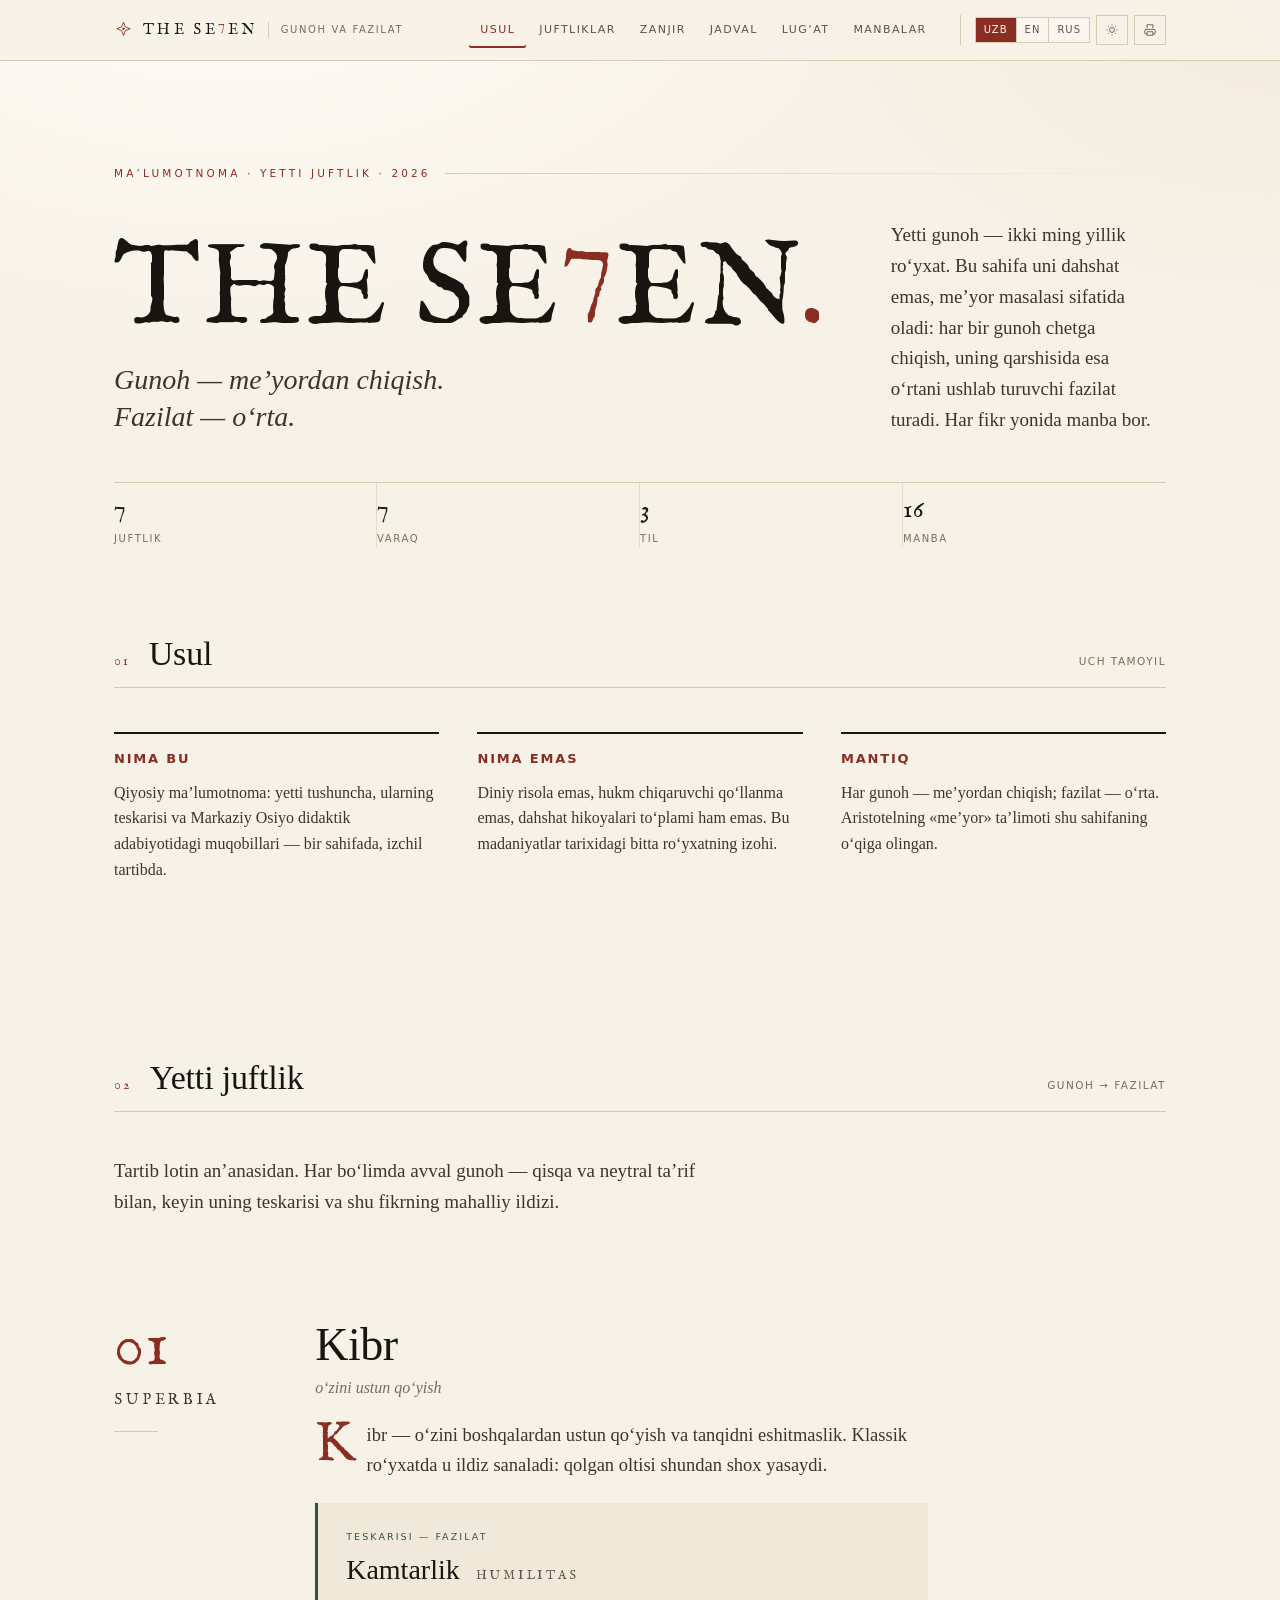
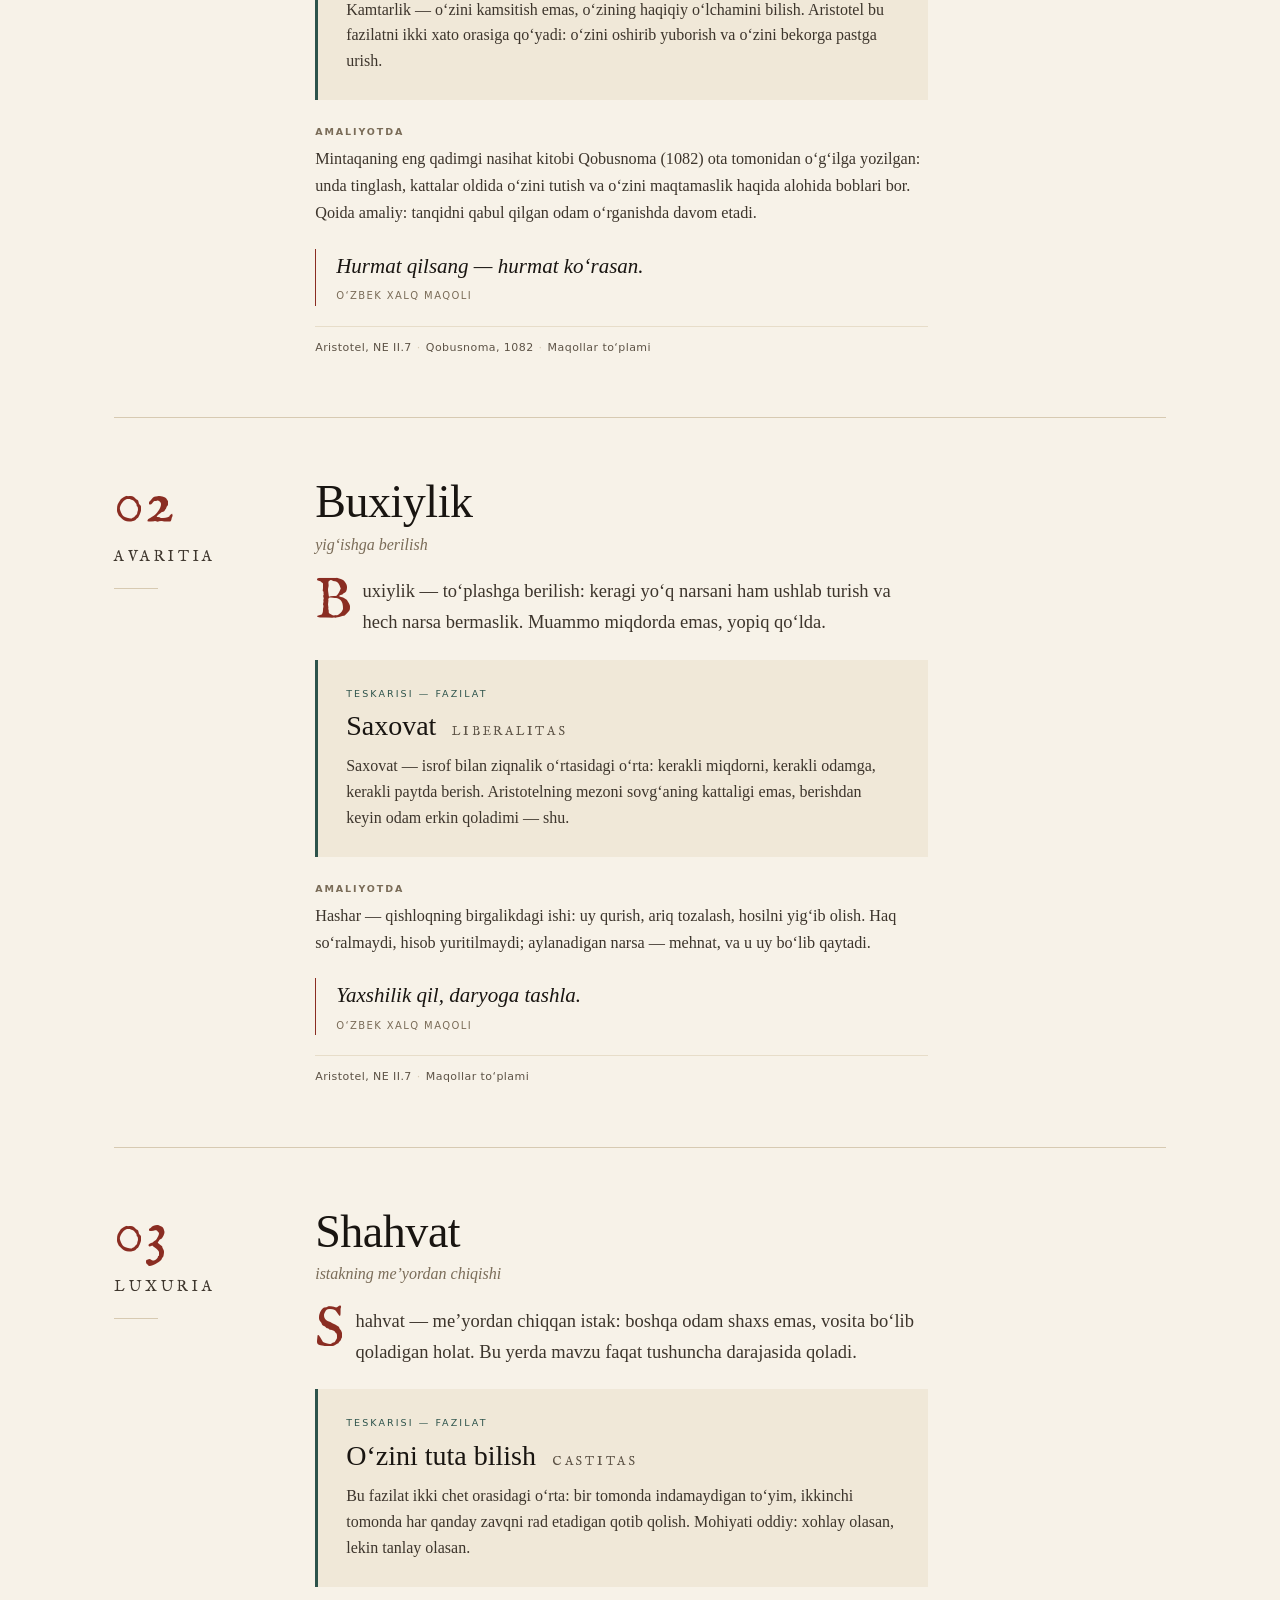
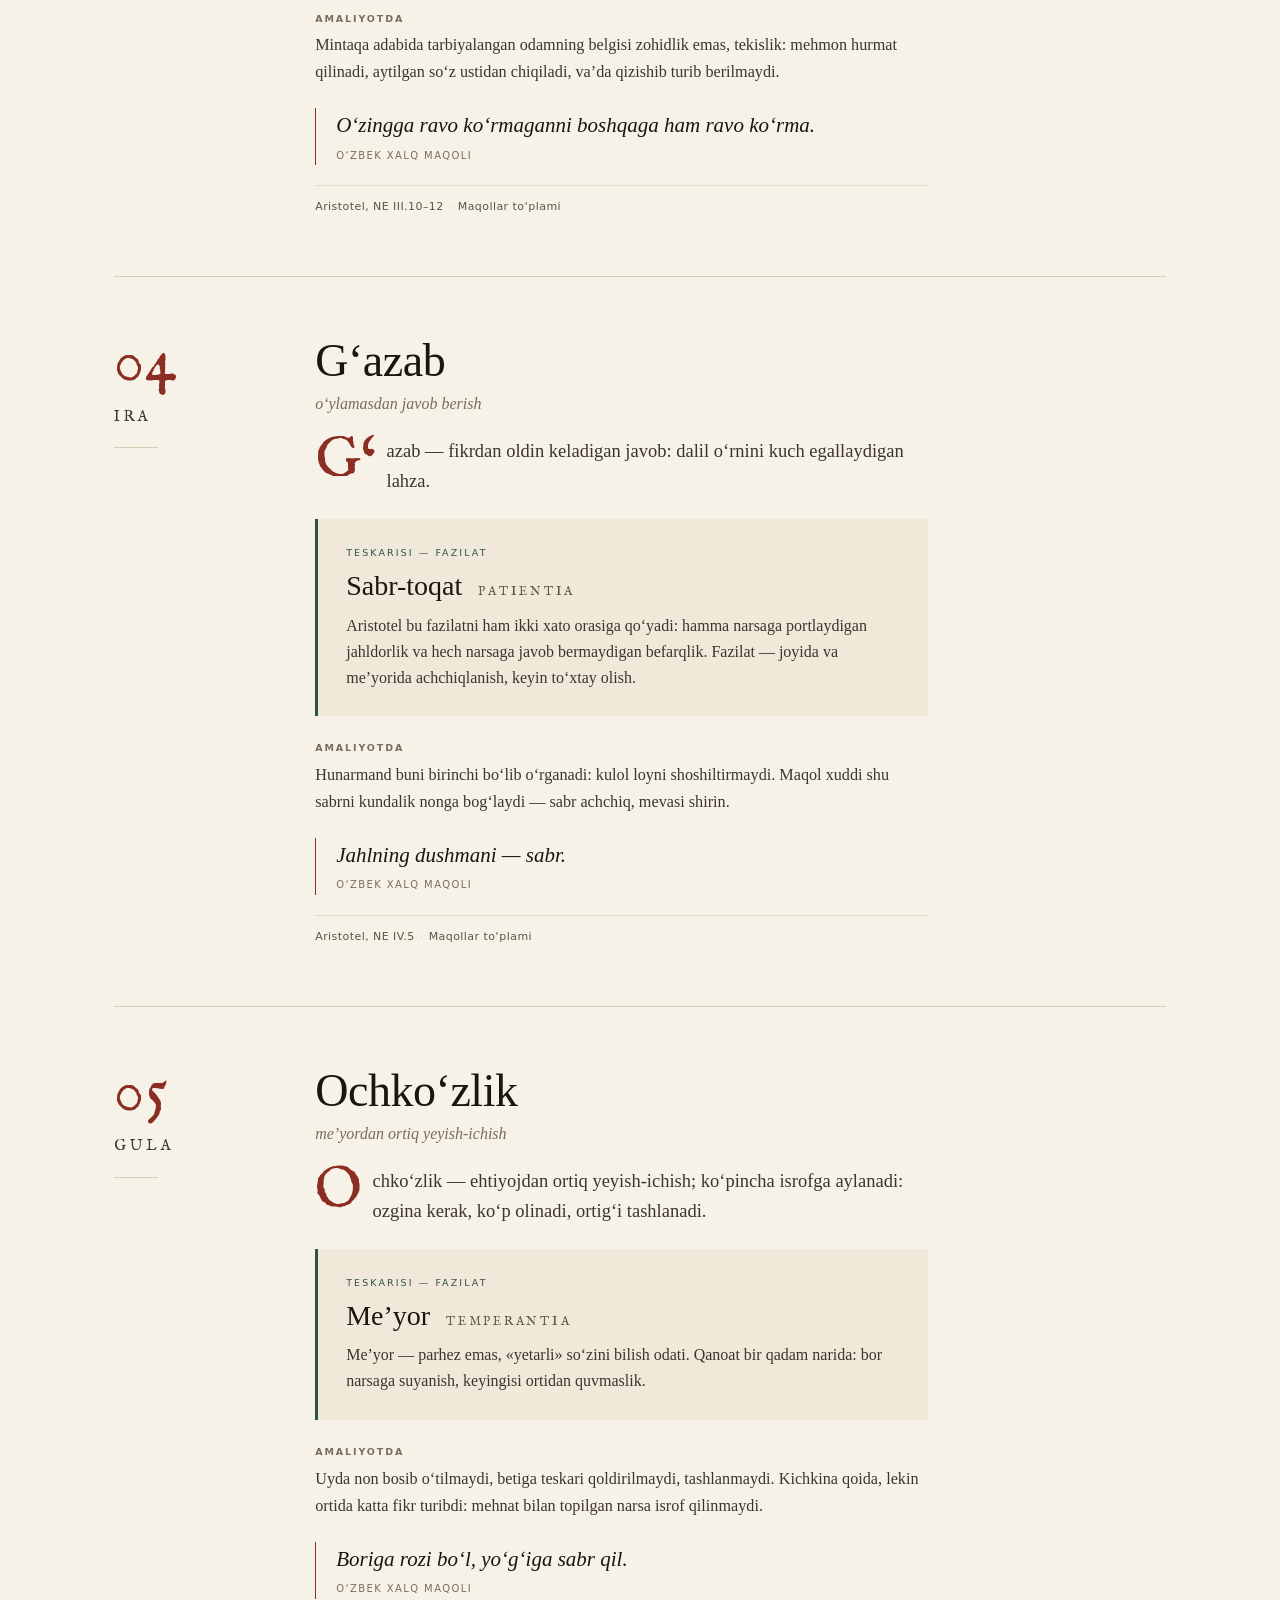
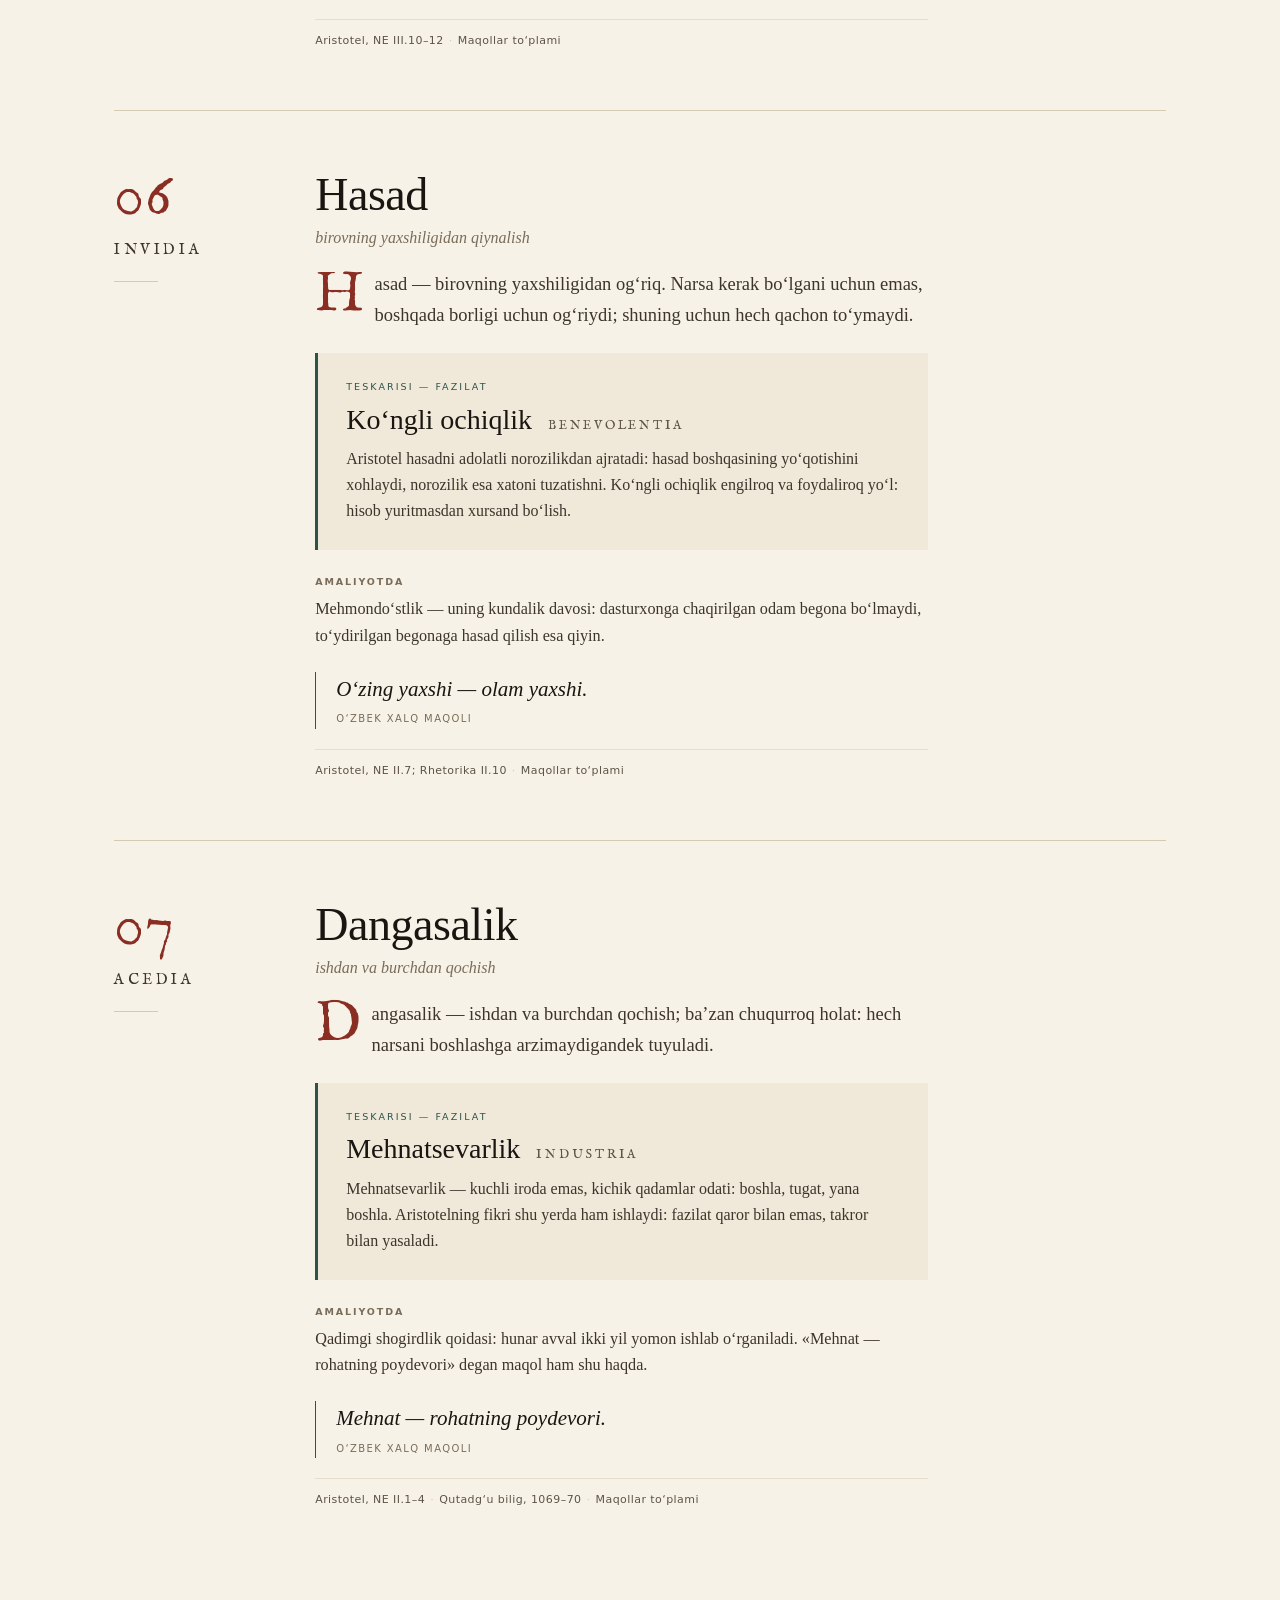
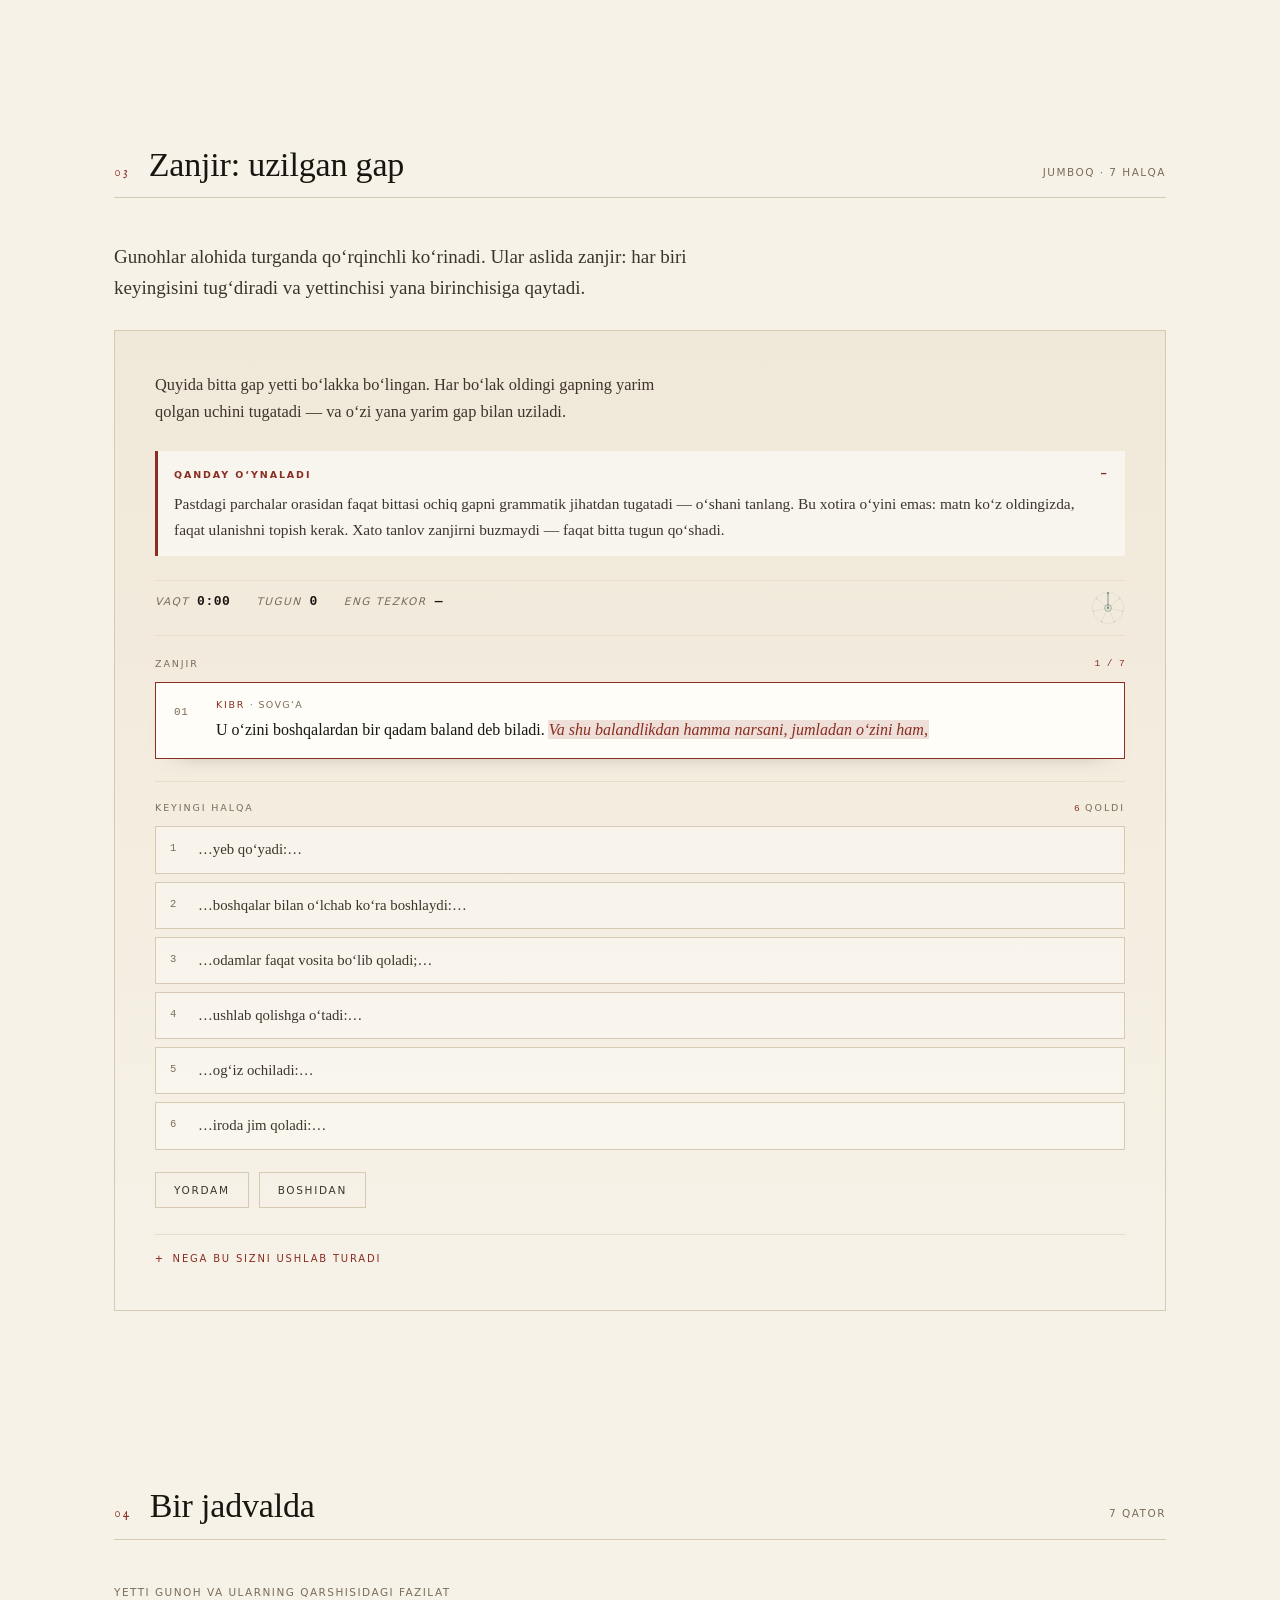
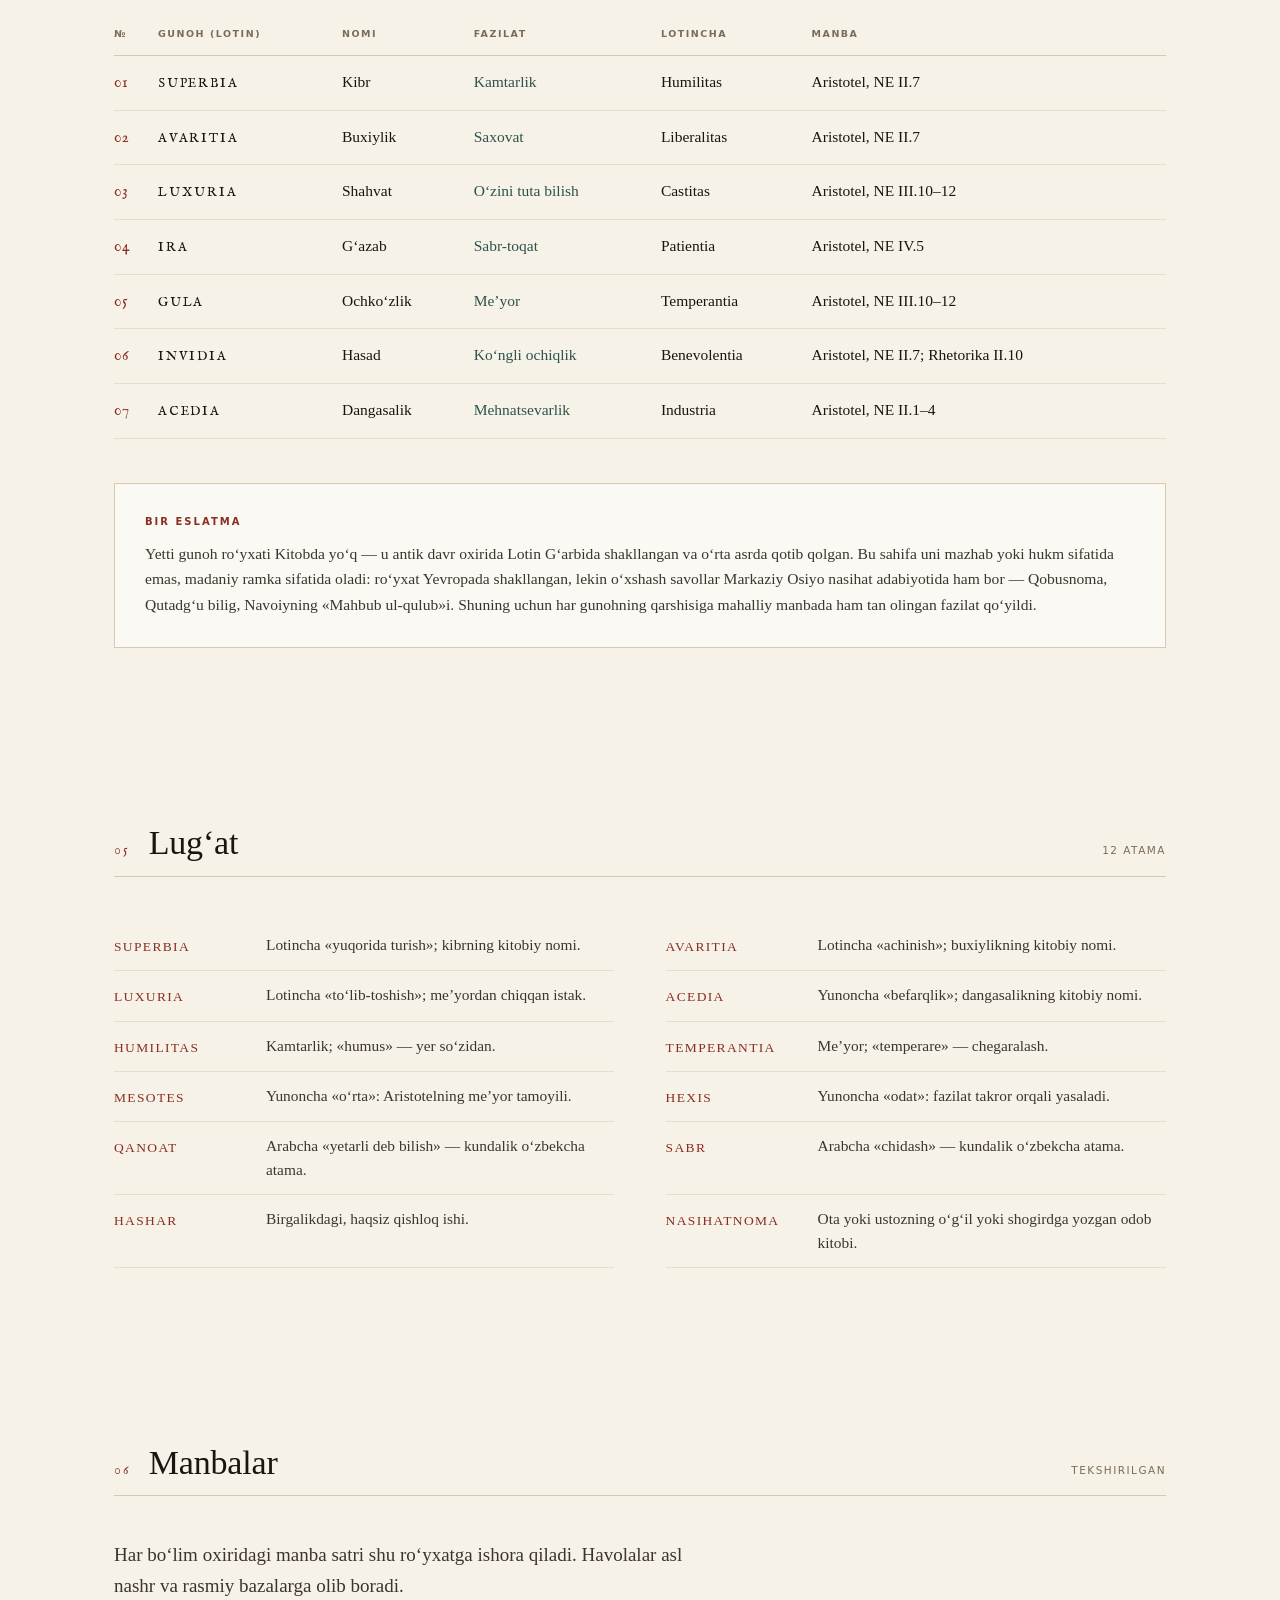
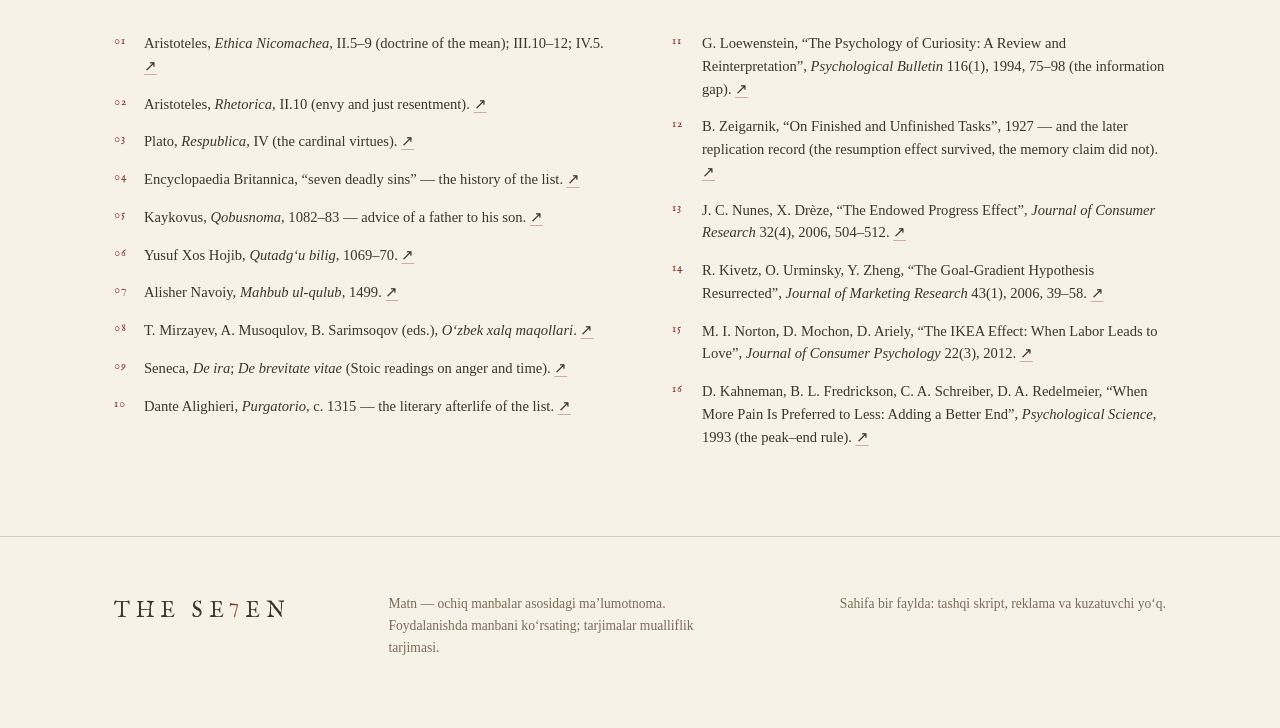
==== commit 7598cc0d: "The Chain, take two: the puzzle is now a single sentence cut into seven pieces — finish the half-sen" ====
--- a/index.html
+++ b/index.html
@@ -160,7 +160,13 @@
 .puzzle{background:linear-gradient(180deg,var(--paper-2),var(--paper)); border:1px solid var(--rule); padding:clamp(20px,3.4vw,40px)}
 .pz-intro{max-width:66ch; margin:0 0 clamp(18px,3vw,26px); color:var(--ink-2); font-size:16.4px}
 .pz-rule{margin:0 0 24px; padding:14px 16px; border-left:3px solid var(--accent); background:var(--wash-2); font-size:15.4px; color:var(--ink-2)}
-.pz-rule b{font-family:var(--sans); font-size:9.5px; letter-spacing:.2em; text-transform:uppercase; color:var(--accent); display:block; margin-bottom:6px; font-weight:600}
+.pz-rule summary{font-family:var(--sans); font-size:9.5px; letter-spacing:.2em; text-transform:uppercase; color:var(--accent); font-weight:600; cursor:pointer; list-style:none; display:flex; align-items:center; gap:8px}
+.pz-rule summary::-webkit-details-marker{display:none}
+.pz-rule summary::after{content:"+"; font-family:var(--mono); font-size:12px; color:var(--accent); margin-left:auto}
+.pz-rule[open] summary::after{content:"–"}
+.pz-rule[open] summary{margin-bottom:6px}
+.pz-rule > span{display:block}
+.pz-hud.wrap{margin-top:18px}
 .pz-hud{display:flex; flex-wrap:wrap; gap:6px 26px; margin:0 0 20px; padding:10px 0; border-top:1px solid var(--rule-2); border-bottom:1px solid var(--rule-2); font-family:var(--sans); font-size:10.5px; letter-spacing:.14em; text-transform:uppercase; color:var(--muted)}
 .pz-hud span{display:inline-flex; align-items:baseline; gap:8px}
 .pz-hud b{font-family:var(--mono); font-size:13px; letter-spacing:.04em; color:var(--ink); font-variant-numeric:tabular-nums}
@@ -169,69 +175,70 @@
 .pz-mini svg{width:34px; height:34px; color:var(--green)}
 .pz-mini .ray{opacity:.16; transition:opacity .45s ease}
 .pz-mini .ray.on{opacity:1}
-.pz-board{display:grid; grid-template-columns:1fr 1fr; gap:clamp(16px,3vw,34px); align-items:start}
-.pz-col-t{font-family:var(--sans); font-size:9.5px; letter-spacing:.2em; text-transform:uppercase; color:var(--muted); margin:0 0 10px; display:flex; justify-content:space-between; align-items:center}
-.pz-col-t em{font-style:normal; color:var(--accent)}
-.slots{list-style:none; margin:0; padding:0; display:flex; flex-direction:column; gap:8px}
-.slot{position:relative; display:flex; align-items:stretch; min-height:56px; border:1px dashed var(--rule); background:var(--wash); transition:border-color .25s, background .25s}
-.slot .idx{width:38px; display:grid; place-items:center; font-family:"Fell",var(--serif); font-size:13px; color:var(--muted); border-right:1px dashed var(--rule)}
-.slot .fill{flex:1; padding:10px 12px; display:flex; gap:10px; align-items:baseline; cursor:pointer}
-.slot .fill .nm{font-family:var(--sans); font-size:10px; letter-spacing:.16em; text-transform:uppercase; color:var(--accent); flex:0 0 auto}
-.slot .fill .tx{font-size:13.6px; line-height:1.42; color:var(--ink-2)}
-.slot .fill .tx.empty{color:var(--muted); font-style:italic}
-.slot.filled{border-style:solid; border-color:var(--ink-3); background:var(--surface)}
-.slot.locked{border-color:var(--green); background:var(--locked-wash)}
-.slot.locked .idx{color:var(--green); border-right-color:var(--locked-line)}
-.slot.locked .fill{cursor:default}
-.slot.locked + .slot.locked::before{content:""; position:absolute; left:18px; top:-9px; width:1px; height:9px; background:var(--green)}
-.slot.locked + .slot.locked::after{content:""; position:absolute; left:15.5px; top:-5px; width:6px; height:6px; border:1px solid var(--green); border-radius:50%; background:var(--paper-2)}
-.slot.wrong{animation:shake .4s ease}
+/* ── the chain: one continuous linked text ─────────────────── */
+.pz-chain{list-style:none; margin:0; padding:0}
+.link{position:relative; display:grid; grid-template-columns:30px 1fr; gap:12px; padding:15px 18px;
+  border:1px solid var(--rule-2); background:var(--surface); transition:border-color .3s, box-shadow .3s}
+.link .n{font-family:var(--mono); font-size:11px; letter-spacing:.06em; color:var(--muted); padding-top:5px}
+.link .body{font-size:16px; line-height:1.56; color:var(--ink); margin:0}
+.link .nm{display:block; font-family:var(--sans); font-size:9.5px; letter-spacing:.18em; text-transform:uppercase; color:var(--accent); margin-bottom:5px}
+.link .nm em{font-style:normal; color:var(--muted); letter-spacing:.14em}
+.link .fit{color:var(--green)}                    /* the fragment that answers the dangling end before it */
+.link .gap{color:var(--accent); font-style:italic} /* the sentence left hanging: the open loop */
+.link.open{border-color:var(--accent); box-shadow:0 10px 26px -22px var(--shadow)}
+.link.open .gap{background:var(--sel); box-shadow:0 0 0 1px var(--sel)}
+.link.done{border-color:var(--green); background:var(--locked-wash)}
+.link.done .gap{background:none; box-shadow:none; color:var(--ink-2); font-style:normal}
+.link.fresh{animation:linkIn .55s cubic-bezier(.2,.7,.3,1) both}
+@keyframes linkIn{from{opacity:0; transform:translateY(10px) scale(.995)}to{opacity:1; transform:none}}
+.join{height:26px; display:grid; place-items:center; color:var(--green); position:relative}
+.join svg{width:44px; height:26px; opacity:.55}
+.join.on svg{opacity:1; animation:ringPulse 1.1s ease}
+@keyframes ringPulse{0%{transform:scale(.6)}55%{transform:scale(1.12)}100%{transform:scale(1)}}
+.pz-ask.gone{display:none}
+.pz-loop{margin:0 0 18px; font-size:15.6px; line-height:1.55; color:var(--ink-2)}
+.pz-loop b{display:block; font-family:var(--sans); font-size:9.5px; letter-spacing:.18em; text-transform:uppercase; color:var(--green); font-weight:600; margin-bottom:5px}
+.pz-loop q{quotes:"«" "»"; font-style:italic; color:var(--ink)}
+.pz-seam{margin:16px 0 0; display:none; font-size:14.4px; line-height:1.55; color:var(--ink-2)}
+.pz-seam.on{display:block; padding:11px 14px; border-left:2px solid var(--green); background:var(--locked-wash); animation:fade .5s ease}
+.pz-seam b{font-family:var(--sans); font-size:9.5px; letter-spacing:.2em; text-transform:uppercase; color:var(--green); font-weight:600; margin-right:8px}
+.pz-seam q{quotes:"«" "»"; font-style:italic; color:var(--ink)}
+.pz-seam .arw{color:var(--green); margin:0 3px}
+@keyframes fade{from{opacity:0; transform:translateY(6px)}to{opacity:1; transform:none}}
+/* the open clause breathes, gently, while it waits to be finished */
+@media (prefers-reduced-motion:no-preference){
+  .link.open .gap{animation:breathe 2.6s ease-in-out infinite}
+}
+@keyframes breathe{0%,100%{box-shadow:0 0 0 1px var(--sel)}50%{box-shadow:0 0 0 3px var(--sel)}}
+.pz-ask{margin-top:22px; padding-top:18px; border-top:1px solid var(--rule-2)}
+.pz-col-t{font-family:var(--sans); font-size:9.5px; letter-spacing:.2em; text-transform:uppercase; color:var(--muted); margin:0 0 10px; display:flex; justify-content:space-between; align-items:center; gap:10px}
+.pz-col-t em{font-style:normal; color:var(--accent); font-family:var(--mono); letter-spacing:.04em}
+.cands{list-style:none; margin:0; padding:0; display:grid; gap:8px}
+.cand{width:100%; text-align:left; font-family:var(--serif); font-size:14.8px; line-height:1.5; color:var(--ink-2);
+  background:var(--wash); border:1px solid var(--rule); padding:11px 14px 12px; cursor:pointer;
+  transition:border-color .2s, background .2s, color .2s; display:grid; grid-template-columns:18px 1fr; gap:10px}
+.cand .k{font-family:var(--mono); font-size:10.5px; color:var(--muted); padding-top:3px}
+.cand > span:last-child{min-width:0}
+.cand:hover{border-color:var(--green); background:var(--locked-wash); color:var(--ink)}
+.cand:hover .k{color:var(--green)}
+.cand.hot{border-color:var(--accent); background:var(--sel); color:var(--ink)}
+.cand.bad{animation:shake .42s ease; border-color:var(--accent)}
+.cands.gone{display:none}
 @keyframes shake{0%,100%{transform:translateX(0)}25%{transform:translateX(-5px)}75%{transform:translateX(5px)}}
-.deck{list-style:none; margin:0; padding:0; display:flex; flex-direction:column; gap:8px}
-.card{position:relative; text-align:left; width:100%; border:1px solid var(--rule); background:var(--surface); padding:11px 13px; cursor:pointer;
-  font-family:var(--serif); color:var(--ink-2); font-size:13.8px; line-height:1.45; transition:transform .2s, box-shadow .2s, border-color .2s; display:block}
-.card:hover{border-color:var(--accent); box-shadow:0 6px 18px -12px var(--shadow)}
-.card .nm{display:block; font-family:var(--sans); font-size:9.5px; letter-spacing:.18em; text-transform:uppercase; color:var(--accent); margin-bottom:5px}
-.card .hook{color:var(--gold); font-style:italic}
-.card.sel{border-color:var(--accent); box-shadow:inset 0 0 0 1px var(--accent)}
-.pz-putbar{display:none}
-@media (max-width:1000px){
-  /* a card should be reachable before the empty slots: deck first */
-  .pz-board > div:first-child{order:2}
-  .pz-board > div:last-child{order:1}
-  .pz-putbar{
-    position:fixed; left:0; right:0; bottom:0; z-index:60; align-items:center; gap:8px;
-    padding:10px 14px calc(10px + env(safe-area-inset-bottom, 0px));
-    background:var(--topbar-solid); border-top:1px solid var(--rule);
-    box-shadow:0 -14px 34px -24px var(--shadow);
-  }
-  .pz-putbar.show{display:flex}
-  .pz-putbar .t{font-family:var(--sans); font-size:9.5px; letter-spacing:.14em; text-transform:uppercase; color:var(--muted); margin-right:2px}
-  .pz-putbar button{
-    flex:1 1 0; min-width:0; height:40px; border:1px solid var(--ink-3); background:var(--surface);
-    font-family:"Fell",var(--serif); font-size:15px; color:var(--ink); cursor:pointer;
-  }
-  .pz-putbar button[disabled]{opacity:.25; pointer-events:none}
-  .pz-win{letter-spacing:.1em; gap:4px 0}
-  .pz-win-actions{flex-direction:column; align-items:stretch}
-  .pz-win-actions .btn{width:100%}
-  body.pz-choosing{padding-bottom:78px}
-  .slot{min-height:46px}
-}
-.pz-seam{margin:16px 0 0; min-height:0; font-size:14.4px; line-height:1.5; color:var(--ink-2); display:none}
-.pz-seam.on{display:block; padding:11px 14px; border-left:2px solid var(--green); background:var(--locked-wash)}
-.pz-seam b{font-family:var(--sans); font-size:9.5px; letter-spacing:.2em; text-transform:uppercase; color:var(--green); font-weight:600; margin-right:8px}
-.pz-seam q{quotes:"«" "»"; font-style:italic}
-.slot.hot{border-color:var(--accent); border-style:solid; background:var(--sel)}
-.slot.ok{animation:okflash .9s ease}
-.slot.bad{animation:shake .45s ease, badflash .9s ease}
-@keyframes okflash{0%{box-shadow:inset 0 0 0 2px var(--green)}100%{box-shadow:inset 0 0 0 0 transparent}}
-@keyframes badflash{0%,60%{box-shadow:inset 0 0 0 2px var(--accent)}100%{box-shadow:inset 0 0 0 0 transparent}}
+.cand.dragging{opacity:.35}
+.drag-ghost{position:fixed; left:0; top:0; z-index:200; pointer-events:none; margin:0; max-width:540px;
+  box-shadow:0 22px 40px -22px var(--shadow); transform-origin:0 0; border-color:var(--accent); background:var(--surface)}
 body.dragging-card{user-select:none; cursor:grabbing}
-body.dragging-card .card{cursor:grabbing}
-.card.dragging{opacity:.35}
-.drag-ghost{position:fixed; left:0; top:0; z-index:200; pointer-events:none; margin:0;
-  box-shadow:0 22px 40px -22px var(--shadow); transform-origin:0 0; border-color:var(--accent)}
+/* why this holds attention: the psychology, folded away */
+.pz-why{margin-top:26px; border-top:1px solid var(--rule-2); padding-top:14px}
+.pz-why summary{cursor:pointer; font-family:var(--sans); font-size:10px; letter-spacing:.18em; text-transform:uppercase; color:var(--accent); list-style:none; display:flex; align-items:center; gap:8px}
+.pz-why summary::-webkit-details-marker{display:none}
+.pz-why summary::before{content:"+"; font-family:var(--mono); font-size:13px; color:var(--accent)}
+.pz-why[open] summary::before{content:"–"}
+.pz-why-body{margin-top:14px; display:grid; gap:14px}
+.pz-why-item h5{margin:0 0 4px; font-family:var(--serif); font-weight:400; font-size:16.5px; color:var(--ink)}
+.pz-why-item p{margin:0; font-size:14.6px; line-height:1.6; color:var(--ink-2)}
+.pz-why-item a{color:var(--green); text-decoration:none; font-family:var(--sans); font-size:10px; letter-spacing:.06em; border-bottom:1px solid var(--locked-line); padding-bottom:1px}
 .pz-actions{display:flex; flex-wrap:wrap; gap:10px; align-items:center; margin-top:22px}
 .btn{font-family:var(--sans); font-size:10.5px; letter-spacing:.16em; text-transform:uppercase; padding:11px 18px; cursor:pointer;
   border:1px solid var(--ink); background:var(--ink); color:var(--paper); transition:.25s}
@@ -445,39 +452,42 @@
 
   <section id="zanjir">
     <div class="wrap">
-      <div class="sec-head"><span class="no">03</span><h2 data-i18n="zanjir.title">Zanjir</h2><span class="hint" data-i18n="zanjir.hint">jumboq · 7 varaq</span></div>
+      <div class="sec-head"><span class="no">03</span><h2 data-i18n="zanjir.title">Zanjir</h2><span class="hint" data-i18n="zanjir.hint">jumboq · 7 halqa</span></div>
       <p class="lede" style="margin:0 0 clamp(18px,3vw,26px); max-width:64ch" data-i18n="zanjir.lead">Gunohlar alohida turganda qo‘rqinchli ko‘rinadi. Ular aslida zanjir: har biri keyingisini tug‘diradi va yettinchisi yana birinchisiga qaytadi.</p>
       <div class="puzzle" id="pz">
-        <p class="pz-intro" data-i18n="zanjir.intro">Quyida yetti varaq aralash yotadi. Har varaqning oxirgi gapi keyingi varaqning birinchi gapiga ulanadi. Yettinchisining uchi birinchisiga qaytadi — aylana yopiladi.</p>
-        <div class="pz-rule"><b data-i18n="zanjir.howh">Qanday o‘ynaladi</b><span data-i18n="zanjir.how">Varaqni tanlang, keyin bo‘sh katakni bosing. Xato joylashsa — varaq qaytadi. To‘g‘ri joylashgan varaq ochiladi va joyida qotadi.</span></div>
-        <div class="pz-hud" id="pzHud">
+        <p class="pz-intro" data-i18n="zanjir.intro">Quyida bitta gap yetti bo‘lakka bo‘lingan. Har bo‘lak oldingi gapning yarim qolgan uchini tugatadi — va o‘zi yana yarim gap bilan uziladi.</p>
+        <details class="pz-rule" id="pzRule" open>
+          <summary data-i18n="zanjir.howh">Qanday o‘ynaladi</summary>
+          <span data-i18n="zanjir.how">Pastdagi parchalar orasidan faqat bittasi ochiq gapni grammatik jihatdan tugatadi — o‘shani tanlang. Bu xotira o‘yini emas: matn ko‘z oldingizda, faqat ulanishni topish kerak. Xato tanlov zanjirni buzmaydi — faqat bitta tugun qo‘shadi.</span>
+        </details>
+        <div class="pz-hud wrap" id="pzHud">
           <span><i data-i18n="zanjir.hudTime">vaqt</i><b id="pzTime">0:00</b></span>
-          <span><i data-i18n="zanjir.hudChecks">tekshiruv</i><b id="pzChecks">0</b></span>
-          <span><i data-i18n="zanjir.hudBest">eng yaxshi</i><b id="pzBest">—</b></span>
+          <span><i data-i18n="zanjir.hudKnots">tugun</i><b id="pzKnots">0</b></span>
+          <span><i data-i18n="zanjir.hudBest">eng tezkor</i><b id="pzBest">—</b></span>
           <span class="pz-mini" aria-hidden="true"><svg viewBox="0 0 100 100" fill="none" stroke="currentColor" stroke-width="1.6" id="pzSealMini"></svg></span>
         </div>
-        <div class="pz-board">
-          <div>
-            <p class="pz-col-t"><span data-i18n="zanjir.slots">Zanjir</span><em id="pzCount">0 / 7</em></p>
-            <ol class="slots" id="pzSlots"></ol>
-          </div>
-          <div>
-            <p class="pz-col-t"><span data-i18n="zanjir.deck">Varaqlar</span></p>
-            <ul class="deck" id="pzDeck"></ul>
-          </div>
+        <p class="pz-col-t"><span data-i18n="zanjir.chainT">Zanjir</span><em id="pzCount">1 / 7</em></p>
+        <ol class="pz-chain" id="pzChain"></ol>
+        <p class="pz-seam" id="pzSeam" aria-live="polite"></p>
+        <div class="pz-ask" id="pzAsk">
+          <p class="pz-col-t"><span data-i18n="zanjir.nextT">Keyingi halqa</span><span id="pzLeft"></span></p>
+          <ul class="cands" id="pzCands"></ul>
         </div>
-        <p class="pz-seam" id="pzSeam" aria-live="polite"></p>
         <div class="pz-actions">
-          <button class="btn" id="pzCheck" data-i18n="zanjir.check">Tekshirish</button>
           <button class="btn ghost" id="pzHint" data-i18n="zanjir.hintBtn">Yordam</button>
           <button class="btn ghost" id="pzReset" data-i18n="zanjir.reset">Boshidan</button>
           <span class="pz-status" id="pzStatus" aria-live="polite"></span>
         </div>
+        <details class="pz-why" id="pzWhy">
+          <summary data-i18n="zanjir.whyT">Nega bu sizni ushlab turadi</summary>
+          <div class="pz-why-body" id="pzWhyBody"></div>
+        </details>
         <div class="pz-done" id="pzDone">
           <div class="pz-seal" aria-hidden="true">
             <svg viewBox="0 0 100 100" fill="none" stroke="currentColor" stroke-width="1.1" id="pzSeal"></svg>
           </div>
-          <h4 data-i18n="zanjir.doneT">Zanjir yopildi</h4>
+          <h4 data-i18n="zanjir.doneT">Aylana yopildi</h4>
+          <p class="pz-loop" id="pzLoop"></p>
           <ul class="pz-pairs" id="pzPairs"></ul>
           <p class="pz-close" data-i18n="zanjir.doneC">Zanjirni uzish uchun yettitasini ham kesish shart emas — bitta halqani uzish yetarli.</p>
           <p class="pz-win" id="pzWin"></p>
@@ -487,7 +497,6 @@
           </div>
         </div>
       </div>
-      <div class="pz-putbar" id="pzPut"><span class="t" data-i18n="zanjir.which">Qaysi katak?</span></div>
     </div>
   </section>
 
@@ -543,7 +552,7 @@
   hero:{kicker:"Ma’lumotnoma · yetti juftlik · 2026",
     sub:"Gunoh — me’yordan chiqish. Fazilat — o‘rta.",
     lede:"Yetti gunoh — ikki ming yillik ro‘yxat. Bu sahifa uni dahshat emas, me’yor masalasi sifatida oladi: har bir gunoh chetga chiqish, uning qarshisida esa o‘rtani ushlab turuvchi fazilat turadi. Har fikr yonida manba bor."},
-  meta:[["7","juftlik"],["7","varaq"],["3","til"],["10","manba"]],
+  meta:[["7","juftlik"],["7","varaq"],["3","til"],["%n","manba"]],
   usul:{title:"Usul", hint:"uch tamoyil",
     a:{h:"Nima bu", t:"Qiyosiy ma’lumotnoma: yetti tushuncha, ularning teskarisi va Markaziy Osiyo didaktik adabiyotidagi muqobillari — bir sahifada, izchil tartibda."},
     b:{h:"Nima emas", t:"Diniy risola emas, hukm chiqaruvchi qo‘llanma emas, dahshat hikoyalari to‘plami ham emas. Bu madaniyatlar tarixidagi bitta ro‘yxatning izohi."},
@@ -608,29 +617,37 @@
      quote:"Mehnat — rohatning poydevori.", qsrc:"O‘zbek xalq maqoli",
      refs:["Aristotel, NE II.1–4","Qutadg‘u bilig, 1069–70","Maqollar to‘plami"]}
   ],
-  zanjir:{title:"Zanjir", hint:"jumboq · 7 varaq",
+  zanjir:{title:"Zanjir: uzilgan gap", hint:"jumboq · 7 halqa",
     lead:"Gunohlar alohida turganda qo‘rqinchli ko‘rinadi. Ular aslida zanjir: har biri keyingisini tug‘diradi va yettinchisi yana birinchisiga qaytadi.",
-    intro:"Quyida yetti varaq aralash yotadi. Har varaqning oxirgi gapi keyingi varaqning birinchi gapiga ulanadi. Yettinchisining uchi birinchisiga qaytadi — aylana yopiladi.",
+    intro:"Quyida bitta gap yetti bo‘lakka bo‘lingan. Har bo‘lak oldingi gapning yarim qolgan uchini tugatadi — va o‘zi yana yarim gap bilan uziladi.",
     howh:"Qanday o‘ynaladi",
-    how:"Varaqni tanlang va bo‘sh katakni bosing — yoki varaqni katakka sudrab tashlang. Xato joylashsa varaq qaytadi; to‘g‘ri joylashgani qulflanib, muhrning bitta nuri yonadi. Klaviaturada 1–7 raqamlari tanlangan varaqni joylashtiradi.",
-    slots:"Zanjir", deck:"Varaqlar", check:"Tekshirish", hintBtn:"Yordam", reset:"Boshidan",
-    which:"Qaysi katak?", pick:"Varaq tanlang — yoki bo‘sh katakni bosing", placed:"Joylashtirildi", empty:"Bo‘sh katak",
-    right:"To‘g‘ri", wrong:"Bu joy emas — varaq qaytdi", hintDone:"Halqa ochildi",
-    early:"Erta — bu halqa keyinroq turadi", late:"Kech — bu halqa avvalroq turadi",
-    seam:"Ulanish", hudTime:"vaqt", hudChecks:"tekshiruv", hudBest:"eng yaxshi",
-    hintsWord:"yordam", newBest:"yangi rekord",
-    share:"Natijani nusxalash", shared:"Nusxalandi", again:"Yana o‘ynash",
-    complete:"Zanjir yopildi. Yetti halqa bir-biriga ulandi.",
-    doneT:"Endi teskarisi", doneC:"Zanjirni uzish uchun yettitasini ham kesish shart emas — bitta halqani uzish yetarli.",
+    how:"Pastdagi parchalar orasidan faqat bittasi ochiq gapni grammatik jihatdan tugatadi — o‘shani tanlang. Bu xotira o‘yini emas: matn ko‘z oldingizda, faqat ulanishni topish kerak. Xato tanlov zanjirni buzmaydi — faqat bitta tugun qo‘shadi.",
+    chainT:"Zanjir", nextT:"Keyingi halqa", leftW:"qoldi", given:"sovg‘a",
+    hudTime:"vaqt", hudKnots:"tugun", hudBest:"eng tezkor", hintsW:"yordam", newBest:"yangi rekord",
+    right:"Ulandi", wrong:"Bu parcha o‘sha yarim gapga ulanmaydi — zanjir joyida qoldi.", seam:"Ulanish",
+    hintBtn:"Yordam", reset:"Boshidan", again:"Yana o‘ynash", share:"Natijani nusxalash", shared:"Nusxalandi",
+    hintDone:"Keyingi parcha shu so‘z bilan boshlanadi:",
+    doneT:"Aylana yopildi",
+    doneC:"Zanjirni uzish uchun yettitasini ham kesish shart emas — bitta halqani uzish yetarli.",
+    loopH:"Oxirgi parcha birinchi gapga qaytdi:",
+    whyT:"Nega bu sizni ushlab turadi",
+    why:[
+      {h:"Yarim qolgan gap", t:"Har halqa tugallanmagan gap bilan uziladi. Psixolog Jorj Louenshteyn buni «bilim bo‘shlig‘i» deb atagan: odam to‘liq bilmagan narsaga emas, aynan sal qolgan narsaga eng kuchli qiziqadi — javob berilishi bilan qiziqish so‘nadi. Shuning uchun har parcha avval javob beradi, keyin yana savol qoldiradi.", n:11},
+      {h:"Boshlanganini tashlab ketish qiyin", t:"1927-yilda Bluma Zeygarnik tugallanmagan ishlar xotirada uzoqroq qolishini ko‘rsatdi. Keyingi takrorlashlar bu farqni ancha zaif topdi (jamlanma nisbat ≈ 1.0), lekin uning hamkasbi Ovsiankina ko‘rgan narsa mustahkam chiqdi: boshlangan ishni odam o‘zi qaytib davom ettiradi. Shuning uchun o‘yin xotiraga emas, davom ettirishga qurilgan.", n:12},
+      {h:"Birinchi qadam sovg‘a", t:"Nunes va Dreze karta tajribasida ko‘rdi: bo‘sh sakkiz shtamp o‘rniga o‘nta shtampdan ikkitasi oldindan bosilgani berilganda, ayni shu mehnat bilan kartani tugatish 19% dan 34% ga chiqdi. Sharti bitta — sovg‘aning sababi aytilishi kerak. Shuning uchun birinchi halqa «sovg‘a» deb belgilangan va sababi yozilgan.", n:13},
+      {h:"Oxiriga yaqin tezlashuv", t:"Kivetz, Urminskiy va Chjen kuzatuvida odamlar maqsadga yaqinlashgan sari tezroq harakat qildi. Shuning uchun hisoblagich qolganini emas, yig‘ilgan halqalarni ko‘rsatadi — va oxirgi halqa tantana bilan yopiladi.", n:14},
+      {h:"O‘z qo‘li bilan ulagan zanjir", t:"Norton, Mochon va Arieli «IKEA effekti»ni ko‘rsatdi: odam o‘zi yig‘gan narsani qimmatroq baholaydi. Chegarasi bor — bu faqat ish tugallansa ishlaydi, buzilgan ish effektni o‘chiradi. Shuning uchun xato javob zanjirni buzmaydi, faqat tugun qo‘shadi.", n:15},
+      {h:"Oxiri esda qoladi", t:"Kahneman va hamkasablari tajriba qanday esda qolishini davomiylik emas, eng kuchli nuqta va yakun belgilashini ko‘rsatdi. Shuning uchun eng kuchli lahza oxirida: yettinchi parcha birinchi gapga qaytib, aylanani yopadi.", n:16}
+    ],
     cuts:[["Kibr","Kamtarlik"],["Buxiylik","Saxovat"],["Shahvat","O‘zini tutish"],["G‘azab","Sabr"],["Ochko‘zlik","Me’yor"],["Hasad","Ko‘ngli ochiqlik"],["Dangasalik","Mehnatsevarlik"]],
     cards:[
-      {k:"kibr", t:"U o‘zini boshqalardan bir qadam baland deb biladi — va eshitishni to‘xtatadi.", h:"U o‘zini hamma bilan o‘lchay boshlaydi."},
-      {k:"hasad", t:"O‘lchash odatga aylanadi: birovga kelgan har bir yaxshilik uning daftariga zarar bo‘lib yoziladi.", h:"U daftarning narigi tomonidagi narsani xohlaydi va ushlab qolishga o‘tadi."},
-      {k:"buxiylik", t:"Ushlab qolish boshlanadi: qo‘l yopiladi va undan hech narsa chiqmaydi.", h:"Qo‘l yopilgan joyda og‘iz ochiladi: ishtaha ko‘proq so‘raydi."},
-      {k:"ochkozlik", t:"Bir eshik ochilgan ishtaha hamma eshikni so‘raydi.", h:"Chegarasiz xohlash odamni odam sifatida ko‘rishdan voz kechtiradi."},
-      {k:"shahvat", t:"Odamlar vosita bo‘lib qoladi; biri vosita bo‘lishdan bosh tortsa, u avval hayron, keyin g‘azablangan bo‘ladi.", h:"Rad javobi kuch bilan beriladi."},
-      {k:"gazab", t:"Kuch uni yeb qo‘yadi; ortida yillar bo‘yi baqirgan odam qoladi.", h:"Endi hech narsa boshlashga arzimaydi — iroda jim qoladi."},
-      {k:"dangasalik", t:"U hech narsa qilmaydi va o‘zini bu ma’nosiz mehnatdan baland deb biladi —", h:"...va aylana yopiladi: u yana o‘zini boshqalardan bir qadam baland deb biladi."}
+      {k:"kibr", in:"", mid:"U o‘zini boshqalardan bir qadam baland deb biladi.", out:"Va shu balandlikdan hamma narsani, jumladan o‘zini ham,"},
+      {k:"hasad", in:"boshqalar bilan o‘lchab ko‘ra boshlaydi:", mid:"birovga kelgan har bir yaxshilik uning daftariga zarar bo‘lib yoziladi.", out:"Va u daftarga qarab, o‘zinikidan ham ko‘proq"},
+      {k:"buxiylik", in:"ushlab qolishga o‘tadi:", mid:"qo‘l yopiladi va undan hech narsa chiqmaydi.", out:"Lekin qo‘l yopilgan joyda"},
+      {k:"ochkozlik", in:"og‘iz ochiladi:", mid:"bir eshik ochilgan ishtaha hamma eshikni so‘raydi.", out:"Va odamni narsa deb ko‘rish boshlangach,"},
+      {k:"shahvat", in:"odamlar faqat vosita bo‘lib qoladi;", mid:"biri vosita bo‘lishdan bosh tortsa, rad javobi kuch bilan qaytariladi.", out:"Va kuch uni"},
+      {k:"gazab", in:"yeb qo‘yadi:", mid:"ortida yillar bo‘yi baqirgan odam qoladi.", out:"Va o‘sha odamga endi hech narsa boshlashga arzimaydi, shuning uchun"},
+      {k:"dangasalik", in:"iroda jim qoladi:", mid:"u hech narsa qilmaydi va o‘zini bu ma’nosiz mehnatdan baland deb biladi.", out:"Ya’ni hammasi boshiga qaytadi: o‘zini boshqalardan bir qadam baland deb biladigan odamga."}
     ]},
   jadval:{title:"Bir jadvalda", hint:"7 qator", cap:"Yetti gunoh va ularning qarshisidagi fazilat",
     th:["№","Gunoh (lotin)","Nomi","Fazilat","Lotincha","Manba"]},
@@ -662,7 +679,7 @@
   hero:{kicker:"Reference · seven pairs · 2026",
     sub:"Vice is the extreme. Virtue is the mean.",
     lede:"The seven deadly sins are a two-thousand-year-old list. This page reads the list not as horror but as a question of measure: every vice is an overshoot, and opposite it stands the virtue that holds the middle. Every claim carries a source."},
-  meta:[["7","pairs"],["7","cards"],["3","languages"],["10","sources"]],
+  meta:[["7","pairs"],["7","cards"],["3","languages"],["%n","sources"]],
   usul:{title:"Method", hint:"three principles",
     a:{h:"What this is", t:"A comparative reference: seven concepts, their reversals, and the equivalents found in the didactic literature of Central Asia — on one page, in a fixed order."},
     b:{h:"What it is not", t:"Not a religious tract, not a book of rulings, not a collection of horror stories. It is a reading of one list inside cultural history."},
@@ -727,29 +744,37 @@
      quote:"Labour is the foundation of rest.", qsrc:"Uzbek proverb",
      refs:["Aristotle, NE II.1–4","Qutadgu Bilig, 1069–70","Proverb collection"]}
   ],
-  zanjir:{title:"The Chain", hint:"puzzle · 7 cards",
+  zanjir:{title:"The Chain: a broken sentence", hint:"puzzle · 7 links",
     lead:"Seen one at a time, the vices look monstrous. In fact they are a chain: each one produces the next, and the seventh returns to the first.",
-    intro:"Seven cards lie shuffled below. The last sentence of each card is the hook for the first sentence of the next. The end of the seventh returns to the first — the circle closes.",
+    intro:"Below, one sentence has been cut into seven pieces. Each piece finishes the half-sentence the one before it left hanging — and leaves a new half-sentence open.",
     howh:"How to play",
-    how:"Pick a card and tap an empty slot — or drag the card onto it with a mouse. A wrong card returns; a right one locks in and lights one ray of the seal. On a keyboard, digits 1–7 place the selected card.",
-    slots:"The chain", deck:"Cards", check:"Check", hintBtn:"Hint", reset:"Restart",
-    which:"Which slot?", pick:"Pick a card — or tap an empty slot", placed:"Placed", empty:"Empty slot",
-    right:"Correct", wrong:"Not this slot — the card returns", hintDone:"Link opened",
-    early:"Too early — this link comes later", late:"Too late — this link comes earlier",
-    seam:"Joint", hudTime:"time", hudChecks:"checks", hudBest:"best",
-    hintsWord:"hints", newBest:"new best",
-    share:"Copy result", shared:"Copied", again:"Play again",
-    complete:"The chain is closed. Seven links joined.",
-    doneT:"Now the reversal", doneC:"You do not have to cut all seven links to break the chain — one is enough.",
+    how:"Only one fragment finishes the open sentence grammatically — pick it. This is not a memory game: the text stays in front of you, the only thing to find is the joint. A wrong choice never breaks the chain, it only adds a knot.",
+    chainT:"The chain", nextT:"Next link", leftW:"left", given:"a gift",
+    hudTime:"time", hudKnots:"knots", hudBest:"fastest", hintsW:"hints", newBest:"new best",
+    right:"Joined", wrong:"That fragment does not join the open half-sentence — the chain stays as it was.", seam:"Joint",
+    hintBtn:"Hint", reset:"Restart", again:"Play again", share:"Copy result", shared:"Copied",
+    hintDone:"The next fragment begins with:",
+    doneT:"The circle is closed",
+    doneC:"You do not have to cut all seven links to break the chain — one is enough.",
+    loopH:"The last fragment returned to the first sentence:",
+    whyT:"Why this holds you",
+    why:[
+      {h:"The half-open sentence", t:"Every link ends on an unfinished clause. The psychologist George Loewenstein called this an information gap: curiosity is strongest not when we know nothing but when we almost know — and it fades the moment the answer arrives. So each fragment answers, then asks again.", n:11},
+      {h:"A started thing is hard to leave", t:"In 1927 Bluma Zeigarnik showed that unfinished tasks linger in memory; later replications made that gap far weaker (pooled ratio ≈ 1.0), but what her colleague Ovsiankina saw held up: people return on their own to a task they have begun. So this game is built on resuming, not on remembering.", n:12},
+      {h:"The first step is a gift", t:"In Nunes and Drèze’s stamp-card study, a 10-stamp card with 2 stamps already given raised completion from 19% to 34% for exactly the same effort — on one condition: the head start had to come with a reason. So the first link is marked as a gift, and the reason is written down.", n:13},
+      {h:"Acceleration near the end", t:"Kivetz, Urminsky and Zheng found that people move faster as a goal comes closer. So the counter shows links gathered, not links left — and the last link closes with ceremony.", n:14},
+      {h:"A chain you joined yourself", t:"Norton, Mochon and Ariely described the IKEA effect: we value what we assembled ourselves. But it holds only if the build is completed — a destroyed or unfinished one kills the effect. So a wrong choice never breaks this chain; it only adds a knot.", n:15},
+      {h:"The end is what is remembered", t:"Kahneman and colleagues showed that an experience is remembered by its peak and its ending, not its duration. So the strongest moment is saved for last: the seventh fragment returns to the first sentence and closes the circle.", n:16}
+    ],
     cuts:[["Pride","Humility"],["Greed","Generosity"],["Lust","Self-command"],["Wrath","Patience"],["Gluttony","Measure"],["Envy","Goodwill"],["Sloth","Diligence"]],
     cards:[
-      {k:"kibr", t:"He is certain he stands a step above the others — and he stops listening.", h:"He begins to measure himself against everyone."},
-      {k:"hasad", t:"Measuring becomes a habit: every good thing that happens to anyone else is entered in his ledger as a loss.", h:"He wants what is on the other side of the ledger, and starts to keep."},
-      {k:"buxiylik", t:"Keeping begins: the hand closes and nothing leaves it.", h:"Where the hand closed, the mouth opens — appetite asks for more."},
-      {k:"ochkozlik", t:"An appetite given one door asks for all of them.", h:"Wanting without limit, he stops seeing people as people."},
-      {k:"shahvat", t:"People become instruments; when one refuses to be an instrument he is surprised — and then furious.", h:"The refusal is answered with force."},
-      {k:"gazab", t:"Force consumes him; what is left is a man who has been shouting for years.", h:"Nothing seems worth beginning now; the will goes quiet."},
-      {k:"dangasalik", t:"He does nothing, and tells himself he is above all this pointless labour —", h:"…and the circle closes: he is certain he stands a step above the others."}
+      {k:"kibr", in:"", mid:"He is certain he stands a step above the others.", out:"And from that height he begins to weigh everything, himself included,"},
+      {k:"hasad", in:"against everyone else:", mid:"every good thing that happens to another is entered in his ledger as a loss.", out:"And reading that ledger, he wants to hold on to more than his own —"},
+      {k:"buxiylik", in:"so he starts to keep:", mid:"the hand closes and nothing leaves it.", out:"But where the hand is closed,"},
+      {k:"ochkozlik", in:"the mouth opens:", mid:"an appetite let in at one door asks for every door.", out:"And once a person is seen as a thing,"},
+      {k:"shahvat", in:"people become only means;", mid:"if one of them refuses to be a means, the refusal is answered with force.", out:"And force"},
+      {k:"gazab", in:"eats him up:", mid:"what is left is a man who has been shouting for years.", out:"And to that man nothing is worth beginning any more, so"},
+      {k:"dangasalik", in:"the will goes quiet:", mid:"he does nothing and counts himself above this pointless labour.", out:"Which is where it began: with a man certain he stands a step above the others."}
     ]},
   jadval:{title:"In one table", hint:"7 rows", cap:"The seven vices and the virtue set against each",
     th:["№","Vice (Latin)","Name","Virtue","Latin","Source"]},
@@ -781,7 +806,7 @@
   hero:{kicker:"Справочник · семь пар · 2026",
     sub:"Порок — выход из меры. Добродетель — середина.",
     lede:"Семь смертных грехов — список возрастом в две тысячи лет. Эта страница читает его не как ужас, а как вопрос о мере: каждый порок — крайность, и напротив него стоит добродетель, держащая середину. У каждого утверждения есть источник."},
-  meta:[["7","пар"],["7","карт"],["3","языка"],["10","источников"]],
+  meta:[["7","пар"],["7","карт"],["3","языка"],["%n","источников"]],
   usul:{title:"Метод", hint:"три принципа",
     a:{h:"Что это", t:"Сравнительный справочник: семь понятий, их обратная сторона и соответствия в дидактической литературе Центральной Азии — на одной странице, в строгом порядке."},
     b:{h:"Чем это не является", t:"Это не религиозный трактат, не книга предписаний и не сборник историй ужасов. Это разбор одного списка внутри истории культуры."},
@@ -846,29 +871,37 @@
      quote:"Труд — основа покоя.", qsrc:"Узбекская пословица",
      refs:["Аристотель, NE II.1–4","Кутадгу билиг, 1069–70","Сборник пословиц"]}
   ],
-  zanjir:{title:"Цепь", hint:"головоломка · 7 карт",
-    lead:"Пороки, взятые по отдельности, кажутся чудовищами. На деле это цепь: каждый производит следующий, а седьмой возвращается к первому.",
-    intro:"Семь карт лежат вперемешку. Последняя фраза каждой карты — зацепка для первой фразы следующей. Конец седьмой возвращается к первой — круг замыкается.",
+  zanjir:{title:"Цепь: разорванная фраза", hint:"головоломка · 7 звеньев",
+    lead:"Пороки, взятые по отдельности, выглядят чудовищами. На деле они — цепь: каждый порождает следующий, а седьмой возвращается к первому.",
+    intro:"Ниже одно предложение разрезано на семь частей. Каждая часть заканчивает половину фразы, оставленную предыдущей, — и сама оставляет новую половину открытой.",
     howh:"Как играть",
-    how:"Выберите карту и нажмите на пустую ячейку — или перетащите карту мышью. Неверная карта возвращается, верная закрепляется и зажигает один луч печати. На клавиатуре цифры 1–7 ставят выбранную карту.",
-    slots:"Цепь", deck:"Карты", check:"Проверить", hintBtn:"Подсказка", reset:"Заново",
-    which:"Какая ячейка?", pick:"Выберите карту — или нажмите на пустую ячейку", placed:"Размещено", empty:"Пустая ячейка",
-    right:"Верно", wrong:"Не это место — карта вернулась", hintDone:"Звено открыто",
-    early:"Рано — это звено стоит позже", late:"Поздно — это звено стоит раньше",
-    seam:"Стык", hudTime:"время", hudChecks:"проверки", hudBest:"рекорд",
-    hintsWord:"подсказки", newBest:"новый рекорд",
-    share:"Скопировать результат", shared:"Скопировано", again:"Сыграть снова",
-    complete:"Цепь замкнута. Семь звеньев соединены.",
-    doneT:"Теперь обратная сторона", doneC:"Чтобы разорвать цепь, не нужно рубить все семь звеньев — достаточно одного.",
+    how:"Только один фрагмент грамматически завершает открытое предложение — выберите его. Это не игра на память: текст перед вами, найти нужно только стык. Неверный выбор не ломает цепь — он лишь добавляет один узел.",
+    chainT:"Цепь", nextT:"Следующее звено", leftW:"осталось", given:"подарок",
+    hudTime:"время", hudKnots:"узлы", hudBest:"рекорд", hintsW:"подсказки", newBest:"новый рекорд",
+    right:"Соединено", wrong:"Этот фрагмент не соединяется с открытой фразой — цепь осталась как была.", seam:"Стык",
+    hintBtn:"Подсказка", reset:"Заново", again:"Сыграть снова", share:"Скопировать результат", shared:"Скопировано",
+    hintDone:"Следующий фрагмент начинается так:",
+    doneT:"Круг замкнулся",
+    doneC:"Чтобы разорвать цепь, не нужно рубить все семь звеньев — достаточно одного.",
+    loopH:"Последний фрагмент вернулся к первому предложению:",
+    whyT:"Почему это держит вас",
+    why:[
+      {h:"Полуоткрытая фраза", t:"Каждое звено обрывается на незаконченной фразе. Психолог Джордж Лёвенштейн назвал это «информационным разрывом»: любопытство сильнее всего не тогда, когда мы не знаем ничего, а когда знаем почти всё, — и гаснет, как только ответ получен. Поэтому каждый фрагмент сначала отвечает, а потом снова спрашивает.", n:11},
+      {h:"Начатое трудно оставить", t:"В 1927 году Блюма Зейгарник показала, что незавершённые дела дольше держатся в памяти; последующие повторения сильно ослабили этот эффект (сводное отношение ≈ 1.0), но то, что увидела её коллега Овсянкина, подтвердилось: к начатому делу человек возвращается сам. Поэтому игра построена на продолжении, а не на запоминании.", n:12},
+      {h:"Первый шаг — подарок", t:"В исследовании Nunes и Drèze карта на 10 штампов, где 2 уже проставлены, дала 34% завершений против 19% у пустой карты на 8 — при том же усилии. Условие одно: у подарка должна быть причина. Поэтому первое звено помечено как подарок, и причина написана.", n:13},
+      {h:"Ускорение к финишу", t:"Kivetz, Urminsky и Zheng показали: чем ближе цель, тем быстрее человек действует. Поэтому счётчик показывает собранные звенья, а не оставшиеся, — и последнее звено закрывается с церемонией.", n:14},
+      {h:"Цепь, собранная своими руками", t:"Norton, Mochon и Ariely описали «эффект IKEA»: собранное своими руками мы ценим выше. Но эффект живёт только при завершении: разрушенная или незаконченная работа его гасит. Поэтому неверный выбор никогда не ломает цепь — он только добавляет узел.", n:15},
+      {h:"Запоминается конец", t:"Канеман и коллеги показали, что опыт запоминается по самой сильной точке и по финалу, а не по длительности. Поэтому самое сильное оставлено на конец: седьмой фрагмент возвращается к первому предложению и замыкает круг.", n:16}
+    ],
     cuts:[["Гордыня","Смирение"],["Жадность","Щедрость"],["Похоть","Владение собой"],["Гнев","Терпение"],["Обжорство","Мера"],["Зависть","Доброжелательность"],["Лень","Трудолюбие"]],
     cards:[
-      {k:"kibr", t:"Он уверен, что стоит на шаг выше остальных, — и перестаёт слушать.", h:"Он начинает мерить себя со всеми."},
-      {k:"hasad", t:"Измерение становится привычкой: каждое чужое благо записывается в его счёт как убыток.", h:"Он хочет то, что на другой стороне счёта, и начинает удерживать."},
-      {k:"buxiylik", t:"Начинается удержание: рука закрывается, и из неё ничего не выходит.", h:"Где закрылась рука, открывается рот — аппетит просит большего."},
-      {k:"ochkozlik", t:"Аппетиту, которому открыли одну дверь, нужны все.", h:"Желание без границ перестаёт видеть в людях людей."},
-      {k:"shahvat", t:"Люди становятся орудиями; когда одно отказывается быть орудием, он сперва удивлён, потом в ярости.", h:"На отказ отвечают силой."},
-      {k:"gazab", t:"Сила съедает его; остаётся человек, который кричит уже годами.", h:"Теперь ничто не стоит начинания — воля замолкает."},
-      {k:"dangasalik", t:"Он ничего не делает и говорит себе, что выше этого бессмысленного труда, —", h:"…и круг замыкается: он снова уверен, что стоит на шаг выше остальных."}
+      {k:"kibr", in:"", mid:"Он уверен, что стоит на шаг выше остальных.", out:"И с этой высоты он начинает мерить всё, включая себя,"},
+      {k:"hasad", in:"меркой остальных:", mid:"каждое чужое благо записывается в его тетрадь как убыток.", out:"И, глядя в эту тетрадь, он хочет удержать больше своего —"},
+      {k:"buxiylik", in:"и начинает удерживать:", mid:"рука закрывается, и из неё ничего не выходит.", out:"Но там, где рука закрыта,"},
+      {k:"ochkozlik", in:"открывается рот:", mid:"аппетит, впущенный в одну дверь, требует все двери.", out:"И как только человек становится вещью,"},
+      {k:"shahvat", in:"люди становятся только средством;", mid:"если кто-то отказывается быть средством, отказ встречают силой.", out:"И сила"},
+      {k:"gazab", in:"съедает его:", mid:"остаётся человек, который годами кричал.", out:"И этому человеку уже не стоит ничего начинать, поэтому"},
+      {k:"dangasalik", in:"воля замолкает:", mid:"он ничего не делает и считает себя выше этого бессмысленного труда.", out:"То есть всё возвращается к началу: к человеку, уверенному, что стоит на шаг выше остальных."}
     ]},
   jadval:{title:"В одной таблице", hint:"7 строк", cap:"Семь пороков и противостоящая каждому добродетель",
     th:["№","Порок (лат.)","Название","Добродетель","Лат.","Источник"]},
@@ -913,7 +946,20 @@
   {t:"Seneca, <i>De ira</i>; <i>De brevitate vitae</i> (Stoic readings on anger and time).",
    href:"https://www.gutenberg.org/ebooks/author/1308"},
   {t:"Dante Alighieri, <i>Purgatorio</i>, c. 1315 — the literary afterlife of the list.",
-   href:"https://en.wikipedia.org/wiki/Purgatorio"}
+   href:"https://en.wikipedia.org/wiki/Purgatorio"},
+  /* the psychology of why a half-open sentence holds attention — see the note under the puzzle */
+  {t:"G. Loewenstein, “The Psychology of Curiosity: A Review and Reinterpretation”, <i>Psychological Bulletin</i> 116(1), 1994, 75–98 (the information gap).",
+   href:"https://www.byrdseed.com/handouts/Psychology%20of%20Curiosity.pdf"},
+  {t:"B. Zeigarnik, “On Finished and Unfinished Tasks”, 1927 — and the later replication record (the resumption effect survived, the memory claim did not).",
+   href:"https://en.wikipedia.org/wiki/Zeigarnik_effect"},
+  {t:"J. C. Nunes, X. Drèze, “The Endowed Progress Effect”, <i>Journal of Consumer Research</i> 32(4), 2006, 504–512.",
+   href:"https://www.coglode.com/nuggets/endowed-progress-effect"},
+  {t:"R. Kivetz, O. Urminsky, Y. Zheng, “The Goal-Gradient Hypothesis Resurrected”, <i>Journal of Marketing Research</i> 43(1), 2006, 39–58.",
+   href:"https://doi.org/10.1509/jmkr.43.1.39"},
+  {t:"M. I. Norton, D. Mochon, D. Ariely, “The IKEA Effect: When Labor Leads to Love”, <i>Journal of Consumer Psychology</i> 22(3), 2012.",
+   href:"https://www.hbs.edu/ris/Publication%20Files/11-091.pdf"},
+  {t:"D. Kahneman, B. L. Fredrickson, C. A. Schreiber, D. A. Redelmeier, “When More Pain Is Preferred to Less: Adding a Better End”, <i>Psychological Science</i>, 1993 (the peak–end rule).",
+   href:"https://en.wikipedia.org/wiki/Peak%E2%80%93end_rule"}
 ];
 
 /* ── render ────────────────────────────────────────────────── */
@@ -964,8 +1010,15 @@
   $("#gloss").innerHTML = L.lugat.items.map(([t, d]) => `<div><dt>${t}</dt><dd>${d}</dd></div>`).join("");
 }
 
+function whyHTML(L){
+  $("#pzWhyBody").innerHTML = L.zanjir.why.map(w => {
+    const src = SOURCES[w.n - 1];
+    return `<div class="pz-why-item"><h5>${w.h}</h5><p>${w.t} <a href="${src.href}" target="_blank" rel="noopener">[${w.n}]</a></p></div>`;
+  }).join("");
+}
+
 function metaHTML(L){
-  $("#metaRow").innerHTML = L.meta.map(([b, s]) => `<div><b>${b}</b><span>${s}</span></div>`).join("");
+  $("#metaRow").innerHTML = L.meta.map(([b, s]) => `<div><b>${b === "%n" ? SOURCES.length : b}</b><span>${s}</span></div>`).join("");
 }
 
 function srcHTML(){
@@ -973,29 +1026,35 @@
     `<li>${s.t} <a href="${s.href}" target="_blank" rel="noopener" aria-label="source">↗</a></li>`).join("");
 }
 
-/* ── the chain puzzle ──────────────────────────────────────── */
+/* ── the chain puzzle ──────────────────────────────────────────
+   One text, cut into seven pieces. Each piece finishes the sentence
+   the one before it left hanging; each piece leaves a new one open.
+   The reader never remembers anything — the text is on screen — the
+   only thing to find is which fragment fits the open clause.        */
+const LINK_SVG = '<svg viewBox="0 0 44 26" fill="none" stroke="currentColor" stroke-width="1.3" aria-hidden="true">'
+  + '<ellipse cx="17" cy="13" rx="9.5" ry="6" transform="rotate(-28 17 13)"/>'
+  + '<ellipse cx="27" cy="13" rx="9.5" ry="6" transform="rotate(-28 27 13)"/></svg>';
+
 const PZ = {
   order: ["kibr","hasad","buxiylik","ochkozlik","shahvat","gazab","dangasalik"],
-  slots: [], locked: [], pool: [], sel: null, L: null,
-  checks: 0, hints: 0, started: false, t0: 0, timer: null, won: false,
-  _lastDrag: 0,
+  chain: [], pool: [], L: null,
+  knots: 0, hints: 0, started: false, t0: 0, timer: null, won: false,
+  _bad: null, _fresh: null, _lastDrag: 0,
 
   reset(L){
     this.L = L;
-    this.slots = new Array(7).fill(null);
-    this.locked = new Array(7).fill(false);
-    this.sel = null;
-    this.checks = 0; this.hints = 0; this.started = false; this.t0 = 0; this.won = false;
+    /* the first link is a gift — and it comes with a stated reason */
+    this.chain = [this.order[0]];
+    let rest = this.order.slice(1);
+    for (let i = rest.length - 1; i > 0; i--){ const j = Math.floor(Math.random() * (i + 1)); [rest[i], rest[j]] = [rest[j], rest[i]]; }
+    this.pool = rest;
+    this.knots = 0; this.hints = 0; this.started = false; this.t0 = 0; this.won = false;
+    this._bad = null; this._fresh = null;
     this.stopClock();
-    /* shuffled deck, but never in the solved order */
-    let arr = [...this.order];
-    for (let i = arr.length - 1; i > 0; i--){ const j = Math.floor(Math.random() * (i + 1)); [arr[i], arr[j]] = [arr[j], arr[i]]; }
-    if (arr.join() === this.order.join()) arr.push(arr.shift());
-    this.pool = arr;
     $("#pzDone").classList.remove("show");
-    $("#pzCheck").style.display = ""; $("#pzHint").style.display = "";
-    $("#pzSeam").classList.remove("on"); $("#pzSeam").innerHTML = "";
-    $("#pzTime").textContent = "0:00"; $("#pzChecks").textContent = "0";
+    $("#pzAsk").style.display = "";
+    $("#pzTime").textContent = "0:00"; $("#pzKnots").textContent = "0";
+    this.showSeam(null);
     this.status("");
     this.paint();
   },
@@ -1003,7 +1062,7 @@
   byKey(k){ return this.L.zanjir.cards.find(c => c.k === k); },
   nameOf(k){ return (this._names && this._names[k]) || ""; },
 
-  /* clock + counters */
+  /* clock */
   startClock(){
     if (this.started || this.won) return;
     this.started = true; this.t0 = Date.now();
@@ -1013,232 +1072,136 @@
   stopClock(){ if (this.timer){ clearInterval(this.timer); this.timer = null; } },
   elapsed(){ return this.started ? Math.max(0, Math.floor((Date.now() - this.t0) / 1000)) : 0; },
   clock(sec){ const m = Math.floor(sec / 60), r = sec % 60; return m + ":" + String(r).padStart(2, "0"); },
-  best(){ try { const v = parseInt(localStorage.getItem("se7en.best"), 10); return isFinite(v) ? v : null; } catch(e){ return null; } },
+  best(){ try { const v = parseInt(localStorage.getItem("se7en.best.chain"), 10); return isFinite(v) ? v : null; } catch(e){ return null; } },
   hud(){
     const t = $("#pzTime"); if (!t) return;
     t.textContent = this.clock(this.elapsed());
-    $("#pzChecks").textContent = String(this.checks);
-    const b = this.best(), el = $("#pzBest");
-    el.textContent = b === null ? "—" : this.clock(b);
-    el.classList.add("rec");
+    $("#pzKnots").textContent = String(this.knots);
+    const b = this.best();
+    $("#pzBest").textContent = b === null ? "—" : this.clock(b);
   },
 
   paint(){
     const L = this.L.zanjir;
-    const done = this.locked.filter(Boolean).length;
-    $("#pzCount").textContent = done + " / 7";
-    $("#pzSlots").innerHTML = this.slots.map((k, i) => {
-      const locked = this.locked[i];
-      const card = k ? this.byKey(k) : null;
-      return `<li class="slot ${k ? "filled" : ""} ${locked ? "locked" : ""}" data-slot="${i}">
-        <span class="idx">${locked ? "✓" : i + 1}</span>
-        <span class="fill" ${locked ? "" : `role="button" tabindex="0"`}>
-          ${card
-            ? `<span class="nm">${this.nameOf(card.k)}</span><span class="tx">${card.t}</span>`
-            : `<span class="tx empty">${L.empty}</span>`}
-        </span>
+    const n = this.chain.length;
+    $("#pzCount").textContent = n + " / 7";
+
+    /* the chain itself: a linked text, one piece per link */
+    let out = "";
+    this.chain.forEach((k, i) => {
+      const c = this.byKey(k);
+      const last = i === n - 1;
+      if (i > 0) out += `<li class="join ${last ? "on" : ""}" aria-hidden="true">${LINK_SVG}</li>`;
+      out += `<li class="link ${last && !this.won ? "open" : ""} ${this.won ? "done" : ""} ${this._fresh === k ? "fresh" : ""}" data-link="${k}">
+        <span class="n">${String(i + 1).padStart(2, "0")}</span>
+        <p class="body"><span class="nm">${this.nameOf(k)}${i === 0 ? ` <em>· ${L.given}</em>` : ""}</span>${
+          c.in ? `<span class="fit">…${c.in}</span> ` : ""}${c.mid}${c.out ? ` <span class="gap">${c.out}</span>` : ""}</p>
       </li>`;
+    });
+    $("#pzChain").innerHTML = out;
+    this._fresh = null;
+
+    /* what is left to fit */
+    $("#pzLeft").innerHTML = `<em>${this.pool.length}</em> ${L.leftW}`;
+    $("#pzCands").innerHTML = this.pool.map((k, i) => {
+      const c = this.byKey(k);
+      const frag = c.in || c.mid;
+      const cut = frag.length > 104 ? frag.slice(0, 103).replace(/[,;:\s]+$/, "") + "…" : frag;
+      return `<li><button class="cand ${this._bad === k ? "bad" : ""}" type="button" data-cand="${k}">
+        <span class="k">${i + 1}</span><span>…${cut}${/[.!?…]$/.test(cut) ? "" : "…"}</span></button></li>`;
     }).join("");
-
-    $("#pzDeck").innerHTML = this.pool.map(k => {
-      const c = this.byKey(k);
-      return `<li><button class="card ${this.sel === k ? "sel" : ""}" data-card="${k}" type="button" aria-pressed="${this.sel === k}">
-        <span class="nm">${this.nameOf(k)}</span>${c.t}
-      </button></li>`;
-    }).join("");
-
-    $("#pzCheck").disabled = done === 7;
-    this.syncSeal(done);
-    this.paintPutbar();
+    $("#pzAsk").classList.toggle("gone", this.won);
+    this._bad = null;
+
+    this.syncSeal(n);
     this.hud();
-    this.applyFlash();
   },
 
-  paintPutbar(){
-    const bar = $("#pzPut");
-    if (!bar) return;
-    const narrow = matchMedia("(max-width: 1000px)").matches;
-    const show = narrow && !!this.sel && !this.won;
-    bar.classList.toggle("show", show);
-    document.body.classList.toggle("pz-choosing", show);
-    if (!show) return;
-    const label = '<span class="t">' + this.L.zanjir.which + '</span>';
-    bar.innerHTML = label + this.slots.map((k, i) => {
-      const free = !this.locked[i] && !k;
-      return `<button type="button" data-put="${i}" ${free ? "" : "disabled"} aria-label="${i + 1}">${i + 1}</button>`;
-    }).join("");
-  },
-
   syncSeal(n){
-    /* the last ray is lit only when the whole chain closes — then all seven
-       light one after another */
     const closing = n === 7 && !this._sealClosed;
     this._sealClosed = n === 7;
     $$("#pzSeal .ray, #pzSealMini .ray").forEach(r => {
-      r.style.transitionDelay = closing ? (+r.dataset.ray * 65) + "ms" : "0ms";
+      r.style.transitionDelay = closing ? (+r.dataset.ray * 70) + "ms" : "0ms";
       r.classList.toggle("on", +r.dataset.ray < n);
     });
   },
 
-  pick(k){
-    if (this.locked.some((l, i) => this.slots[i] === k && l)) return;
-    this.sel = (this.sel === k) ? null : k;
-    this.status("");
-    this.startClock();
-    this.paint();
-  },
-
-  place(slot){
-    if (this.locked[slot] || this.won) return;
-    /* tapping a card that already sits in a slot takes it back to the deck */
-    if (this.slots[slot] && !this.sel){
-      const back = this.slots[slot];
-      this.slots[slot] = null;
-      this.pool.push(back);
-      this.pool.sort((a, b) => this.order.indexOf(a) - this.order.indexOf(b));
-      this.status("");
-      this.paint();
-      return;
-    }
-    if (!this.sel){ this.status(this.L.zanjir.pick); return; }
-    const k = this.sel;
-    const prev = this.slots.indexOf(k);
-    if (prev > -1) this.slots[prev] = null;
-    this.pool = this.pool.filter(x => x !== k);
-    this.slots[slot] = k;
-    this.sel = null;
-    this.status("");
-    this.startClock();
-    this.paint();
-  },
-
-  flash(i, cls){
-    /* the board is re-rendered after every change, so the class is applied
-       once the new rows exist */
-    this._flash = this._flash || [];
-    this._flash.push([i, cls]);
-  },
-  applyFlash(){
-    const list = this._flash || [];
-    this._flash = [];
-    requestAnimationFrame(() => list.forEach(([i, cls]) => {
-      const node = $(`[data-slot="${i}"]`);
-      if (!node) return;
-      node.classList.add(cls);
-      setTimeout(() => node.classList.remove(cls), 950);
-    }));
-  },
-
-  /* the last sentence of one card and the first of the next: the joint */
-  split(t){
-    const parts = (t.match(/[^.!?…]+[.!?…]+/g) || [t]).map(x => x.trim());
-    return { head: parts[0] || t, tail: parts[parts.length - 1] || t };
-  },
-  clip(t, n){ return t.length > n ? t.slice(0, n - 1).trim() + "…" : t; },
-
-  seam(i){
-    /* joint between slot i-1 and slot i (or 7 -> 1 when i is 0 and everything is locked) */
-    const prevK = i === 0 ? this.slots[6] : this.slots[i - 1];
-    const curK = i === 0 ? this.slots[0] : this.slots[i];
-    if (!prevK || !curK) return "";
-    const tail = this.clip(this.split(this.byKey(prevK).t).tail, 62);
-    const head = this.clip(this.split(this.byKey(curK).t).head, 62);
-    return `<b>${this.L.zanjir.seam}</b><q>${tail}</q> → <q>${head}</q>`;
-  },
+  /* the joint: the clause that was hanging, and the fragment that answers it */
   showSeam(html){
     const el = $("#pzSeam");
     if (!html){ el.classList.remove("on"); el.innerHTML = ""; return; }
     el.innerHTML = html; el.classList.add("on");
   },
 
-  check(){
+  choose(k){
+    if (this.won) return;
     const L = this.L.zanjir;
-    if (this.won) return;
-    const filled = this.slots.some((k, i) => k && !this.locked[i]);
-    if (!filled){ this.status(L.pick); return; }
-    this.checks++; this.startClock();
-    let right = 0; const wrong = [];
-    this.slots.forEach((k, i) => {
-      if (!k || this.locked[i]) return;
-      if (k === this.order[i]){ this.locked[i] = true; right++; this.flash(i, "ok"); }
-      else { wrong.push([i, k]); this.slots[i] = null; this.pool.push(k); this.flash(i, "bad"); }
-    });
-    /* deck order follows the canonical list for readability */
-    this.pool.sort((a, b) => this.order.indexOf(a) - this.order.indexOf(b));
-
-    if (right){
-      const last = this.locked.map((l, i) => l ? i : -1).filter(i => i >= 0).pop();
-      this.showSeam(this.seam(last));
-      this.status(L.right + " · " + right);
-    } else if (wrong.length === 1){
-      const [i, k] = wrong[0];
-      this.status(this.order.indexOf(k) > i ? L.early : L.late);
-    } else if (wrong.length){
+    const next = this.order[this.chain.length];
+    this.startClock();
+    if (k === next){
+      const prev = this.chain[this.chain.length - 1];
+      this.chain.push(k);
+      this.pool = this.pool.filter(x => x !== k);
+      this._fresh = k;
+      const tail = this.byKey(prev).out || this.byKey(prev).mid;
+      this.showSeam(`<b>${L.seam}</b><q>${tail}</q> <span class="arw">→</span> <q>…${this.byKey(k).in}</q>`);
+      this.status(L.right + " · " + this.nameOf(k));
+      if (this.chain.length === 7) this.finish(); else this.paint();
+    } else {
+      this.knots++;
+      this._bad = k;
       this.status(L.wrong);
+      this.paint();
     }
-    if (this.locked.every(Boolean)) this.finish();
-    this.paint();
   },
 
   hint(){
     if (this.won) return;
     const L = this.L.zanjir;
-    const i = this.locked.findIndex(l => !l);
-    if (i < 0) return;
-    const k = this.order[i];
-    const at = this.slots.indexOf(k);
-    if (at > -1) this.slots[at] = null;
-    this.pool = this.pool.filter(x => x !== k);
-    this.slots[i] = k; this.locked[i] = true; this.hints++; this.sel = null;
-    this.startClock();
-    this.flash(i, "ok");
-    this.showSeam(this.seam(i));
-    this.status(L.hintDone + " · " + this.locked.filter(Boolean).length + " / 7");
-    if (this.locked.every(Boolean)) this.finish();
-    this.paint();
+    const next = this.order[this.chain.length];
+    const first = (this.byKey(next).in || "").split(/\s+/).slice(0, 2).join(" ");
+    if (!first) return;
+    this.hints++;
+    this.status(L.hintDone + " «" + first + "…»");
   },
 
   finish(){
     const L = this.L.zanjir;
     this.won = true;
     this.stopClock();
-    this.sel = null;
     const secs = this.elapsed();
     const prev = this.best();
     let fresh = false;
     if (prev === null || secs < prev){
       fresh = true;
-      try { localStorage.setItem("se7en.best", String(secs)); } catch(e){}
+      try { localStorage.setItem("se7en.best.chain", String(secs)); } catch(e){}
     }
-    /* the seventh link closes back on the first */
-    this.showSeam(this.seam(0));
+    const first = this.byKey(this.order[0]);
+    $("#pzLoop").innerHTML = `<b>${L.loopH}</b> <q>${first.mid.split(/[.,]/)[0]}</q>`;
     $("#pzPairs").innerHTML = L.cuts.map(([a, b]) => `<li><b>${a}</b> <span>→</span> <i>${b}</i></li>`).join("");
     $("#pzWin").innerHTML =
       `<span class="st"><b>${this.clock(secs)}</b>${L.hudTime}</span>` +
-      `<span class="st"><b>${this.checks}</b>${L.hudChecks}</span>` +
-      `<span class="st"><b>${this.hints}</b>${L.hintsWord}</span>` +
+      `<span class="st"><b>${this.knots}</b>${L.hudKnots}</span>` +
+      `<span class="st"><b>${this.hints}</b>${L.hintsW}</span>` +
       (fresh ? `<span class="st"><em>${L.newBest}</em></span>` : "");
     $("#pzDone").classList.add("show");
-    $("#pzCheck").style.display = "none";
-    $("#pzHint").style.display = "none";
-    this.status(L.complete);
+    this.status("");
     this.paint();
+    this.showSeam(null);
   },
 
   shareText(){
     const L = this.L.zanjir;
-    return `The Se7en — ${L.title}: 7/7 · ${this.clock(this.elapsed())} · ${this.checks} ${L.hudChecks.toLowerCase()} · se7en-omega.vercel.app`;
+    return `The Se7en — ${L.title}: 7/7 · ${this.clock(this.elapsed())} · ${this.knots} ${L.hudKnots.toLowerCase()} · se7en-omega.vercel.app`;
   },
   async share(){
-    const L = this.L.zanjir;
-    const txt = this.shareText();
+    const L = this.L.zanjir, txt = this.shareText();
     let ok = false;
     if (navigator.share){
-      try { await navigator.share({ title: this.L.zanjir.title, text: txt }); ok = true; }
-      catch(e){ return; }   /* the reader closed the sheet */
+      try { await navigator.share({ title: L.title, text: txt }); ok = true; }
+      catch(e){ return; }
     }
-    if (!ok) try { await navigator.clipboard.writeText(txt); ok = true; }
-    catch(e){
+    if (!ok) try { await navigator.clipboard.writeText(txt); ok = true; } catch(e){
       try {
         const ta = document.createElement("textarea");
         ta.value = txt; ta.style.position = "fixed"; ta.style.opacity = "0";
@@ -1246,57 +1209,56 @@
       } catch(e2){ ok = false; }
     }
     const b = $("#pzShare");
-    b.textContent = ok ? this.L.zanjir.shared : txt;
-    setTimeout(() => { b.textContent = this.L.zanjir.share; }, 2200);
+    b.textContent = ok ? L.shared : txt;
+    setTimeout(() => { b.textContent = L.share; }, 2200);
   },
 
-  /* a language switch must not throw away what is already solved */
+  /* a language switch keeps the chain exactly where it was */
   snapshot(){
-    return (this.slots && this.slots.length === 7)
-      ? { slots: [...this.slots], locked: [...this.locked], pool: [...this.pool],
-          checks: this.checks, hints: this.hints, started: this.started, t0: this.t0, won: this.won }
+    return (this.chain && this.chain.length)
+      ? { chain: [...this.chain], pool: [...this.pool], knots: this.knots, hints: this.hints,
+          started: this.started, t0: this.t0, won: this.won }
       : null;
   },
   restore(snap){
-    if (!snap || !snap.slots || snap.slots.length !== 7) return;
-    this.slots = [...snap.slots]; this.locked = [...snap.locked]; this.pool = [...snap.pool];
-    this.checks = snap.checks; this.hints = snap.hints; this.started = snap.started; this.t0 = snap.t0;
-    this.won = false;
+    if (!snap || !snap.chain) return;
+    this.chain = [...snap.chain]; this.pool = [...snap.pool];
+    this.knots = snap.knots; this.hints = snap.hints;
+    this.started = snap.started; this.t0 = snap.t0; this.won = false;
     $("#pzDone").classList.remove("show");
-    $("#pzCheck").style.display = ""; $("#pzHint").style.display = "";
+    $("#pzAsk").style.display = "";
     if (this.started && !snap.won && this.timer === null) this.timer = setInterval(() => this.hud(), 1000);
     this.paint();
     if (snap.won) this.finish();
   },
 
-  /* drag a card onto a slot — mouse and pen; touch keeps tap + the numbered bar */
+  /* drag a fragment onto the open link — mouse and pen only */
   initDrag(){
-    const deck = $("#pzDeck");
-    if (!deck) return;
-    deck.addEventListener("pointerdown", e => {
+    const list = $("#pzCands");
+    if (!list) return;
+    list.addEventListener("pointerdown", e => {
       if (e.pointerType === "touch" || e.button !== 0) return;
-      const card = e.target.closest(".card");
-      if (!card) return;
-      const key = card.dataset.card;
-      const sx = e.clientX, sy = e.clientY;
+      const btn = e.target.closest("[data-cand]");
+      if (!btn) return;
+      const key = btn.dataset.cand, sx = e.clientX, sy = e.clientY;
       let ghost = null, hot = null, dragging = false;
       const move = ev => {
         if (!dragging){
-          if (Math.hypot(ev.clientX - sx, ev.clientY - sy) < 7) return;
+          if (Math.hypot(ev.clientX - sx, ev.clientY - sy) < 8) return;
           dragging = true;
-          const r = card.getBoundingClientRect();
-          ghost = card.cloneNode(true);
-          ghost.className = "card drag-ghost";
+          const r = btn.getBoundingClientRect();
+          ghost = btn.cloneNode(true);
+          ghost.className = "cand drag-ghost";
           ghost.style.width = r.width + "px";
           document.body.appendChild(ghost);
-          card.classList.add("dragging");
+          btn.classList.add("dragging");
           document.body.classList.add("dragging-card");
         }
-        ghost.style.transform = `translate(${ev.clientX - 46}px, ${ev.clientY - 24}px) rotate(-.9deg)`;
+        ghost.style.transform = `translate(${ev.clientX - 80}px, ${ev.clientY - 26}px) rotate(-.8deg)`;
         const el = document.elementFromPoint(ev.clientX, ev.clientY);
-        const slot = el && el.closest ? el.closest(".slot") : null;
-        if (hot && hot !== slot) hot.classList.remove("hot");
-        hot = (slot && !slot.classList.contains("locked")) ? slot : null;
+        const link = el && el.closest ? el.closest(".link.open") : null;
+        if (hot && hot !== link) hot.classList.remove("hot");
+        hot = link || null;
         if (hot) hot.classList.add("hot");
       };
       const up = () => {
@@ -1304,12 +1266,12 @@
         window.removeEventListener("pointerup", up);
         window.removeEventListener("pointercancel", up);
         if (ghost) ghost.remove();
-        card.classList.remove("dragging");
+        btn.classList.remove("dragging");
         document.body.classList.remove("dragging-card");
-        if (hot) hot.classList.remove("hot");
+        if (hot){ hot.classList.remove("hot"); hot.classList.remove("hot"); }
         if (dragging){
           this._lastDrag = Date.now();
-          if (hot){ this.sel = key; this.place(+hot.dataset.slot); }
+          if (hot) this.choose(key);
         }
       };
       window.addEventListener("pointermove", move);
@@ -1357,6 +1319,7 @@
   tableHTML(L);
   glossHTML(L);
   metaHTML(L);
+  whyHTML(L);
   /* puzzle names come from the entries: keep the seven keys aligned */
   PZ._names = {
     kibr: L.entries[0].name, buxiylik: L.entries[1].name, shahvat: L.entries[2].name,
@@ -1401,36 +1364,26 @@
   $$(".lang button").forEach(b => b.addEventListener("click", () => apply(b.dataset.lang)));
   const p = $("#printBtn"); if (p) p.addEventListener("click", () => window.print());
   sealSVG();
-  $("#pzDeck").addEventListener("click", e => {
+  /* on a phone the long rule would push the game below the fold: fold it */
+  const rule = $("#pzRule");
+  if (rule && matchMedia("(max-width: 1000px)").matches) rule.open = false;
+  $("#pzCands").addEventListener("click", e => {
     if (Date.now() - PZ._lastDrag < 350) return;   /* a drag ends with a click we should ignore */
-    const b = e.target.closest("[data-card]");
-    if (b) PZ.pick(b.dataset.card);
+    const b = e.target.closest("[data-cand]");
+    if (b) PZ.choose(b.dataset.cand);
   });
-  $("#pzSlots").addEventListener("click", e => {
-    const s = e.target.closest("[data-slot]");
-    if (s) PZ.place(+s.dataset.slot);
-  });
-  $("#pzSlots").addEventListener("keydown", e => {
-    if (e.key !== "Enter" && e.key !== " ") return;
-    const s = e.target.closest("[data-slot]");
-    if (s){ e.preventDefault(); PZ.place(+s.dataset.slot); }
-  });
-  $("#pzPut").addEventListener("click", e => {
-    const b = e.target.closest("[data-put]");
-    if (b && !b.disabled) PZ.place(+b.dataset.put);
-  });
-  $("#pzCheck").addEventListener("click", () => PZ.check());
   $("#pzHint").addEventListener("click", () => PZ.hint());
   $("#pzReset").addEventListener("click", () => PZ.reset(DATA[LANG] || DATA.uz));
   $("#pzAgain").addEventListener("click", () => PZ.reset(DATA[LANG] || DATA.uz));
   $("#pzShare").addEventListener("click", () => PZ.share());
   PZ.initDrag();
 
-  /* keyboard: 1–7 put the selected card, Escape lets go of it */
+  /* keyboard: the digits pick the n-th fragment offered */
   document.addEventListener("keydown", e => {
     if (e.target.matches("input, textarea, select, [contenteditable]")) return;
-    if (e.key === "Escape" && PZ.sel){ e.preventDefault(); PZ.sel = null; PZ.paint(); return; }
-    if (/^[1-7]$/.test(e.key) && PZ.sel && !PZ.won){ e.preventDefault(); PZ.place(+e.key - 1); }
+    if (!/^[1-6]$/.test(e.key) || PZ.won) return;
+    const btn = $$("#pzCands [data-cand]")[+e.key - 1];
+    if (btn){ e.preventDefault(); PZ.choose(btn.dataset.cand); }
   });
 
   /* theme */
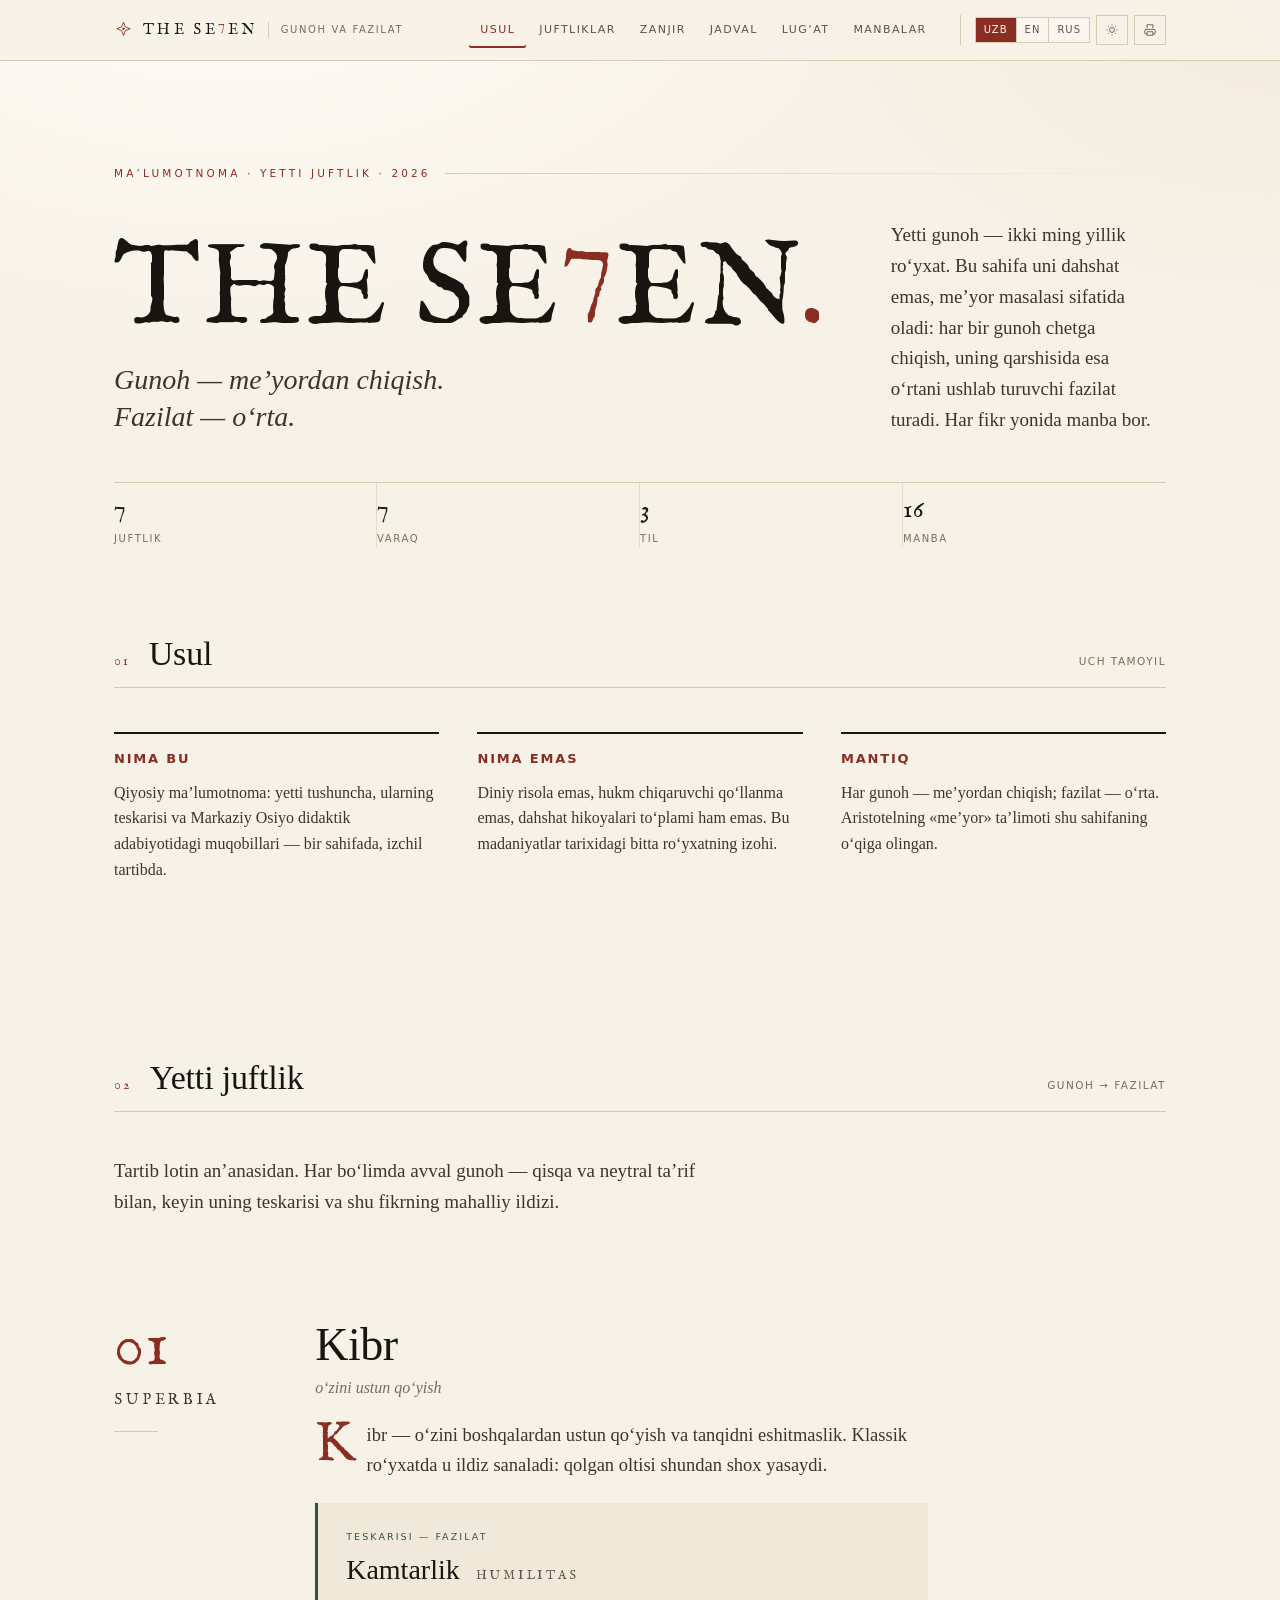
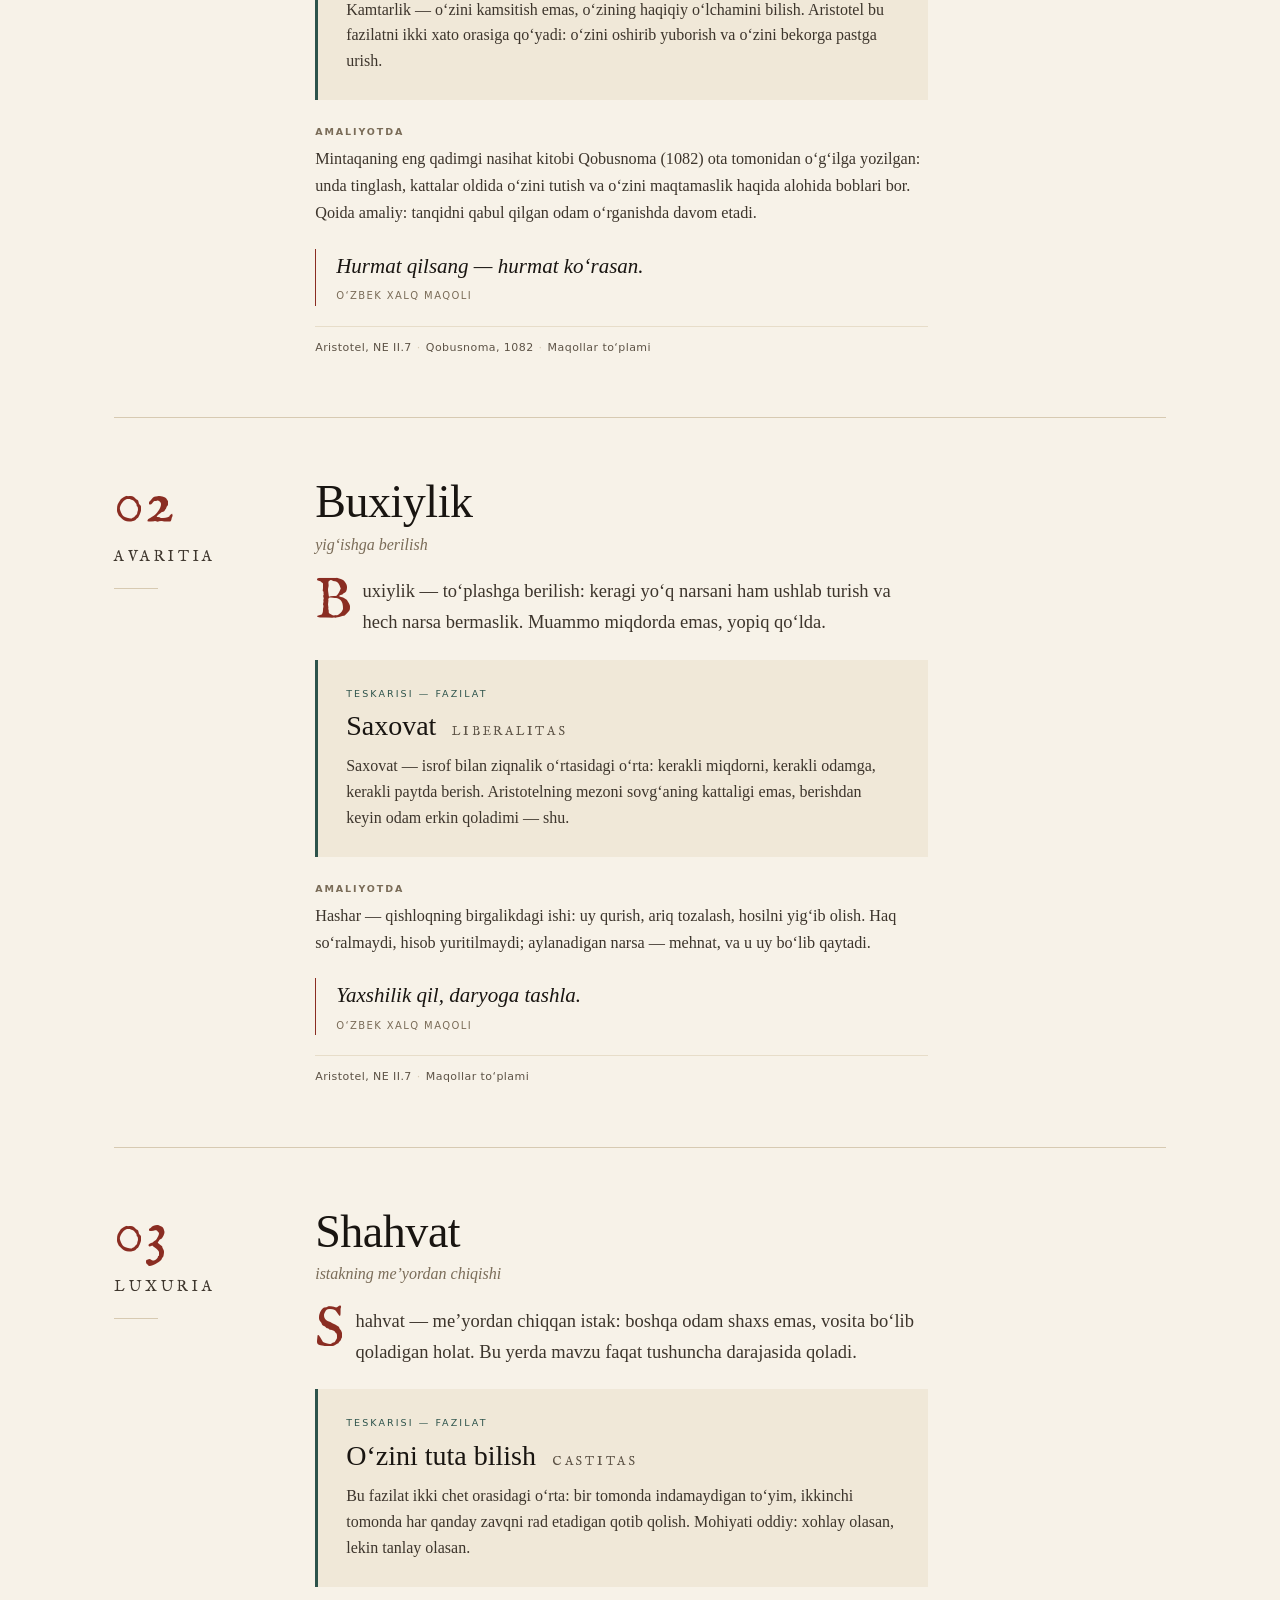
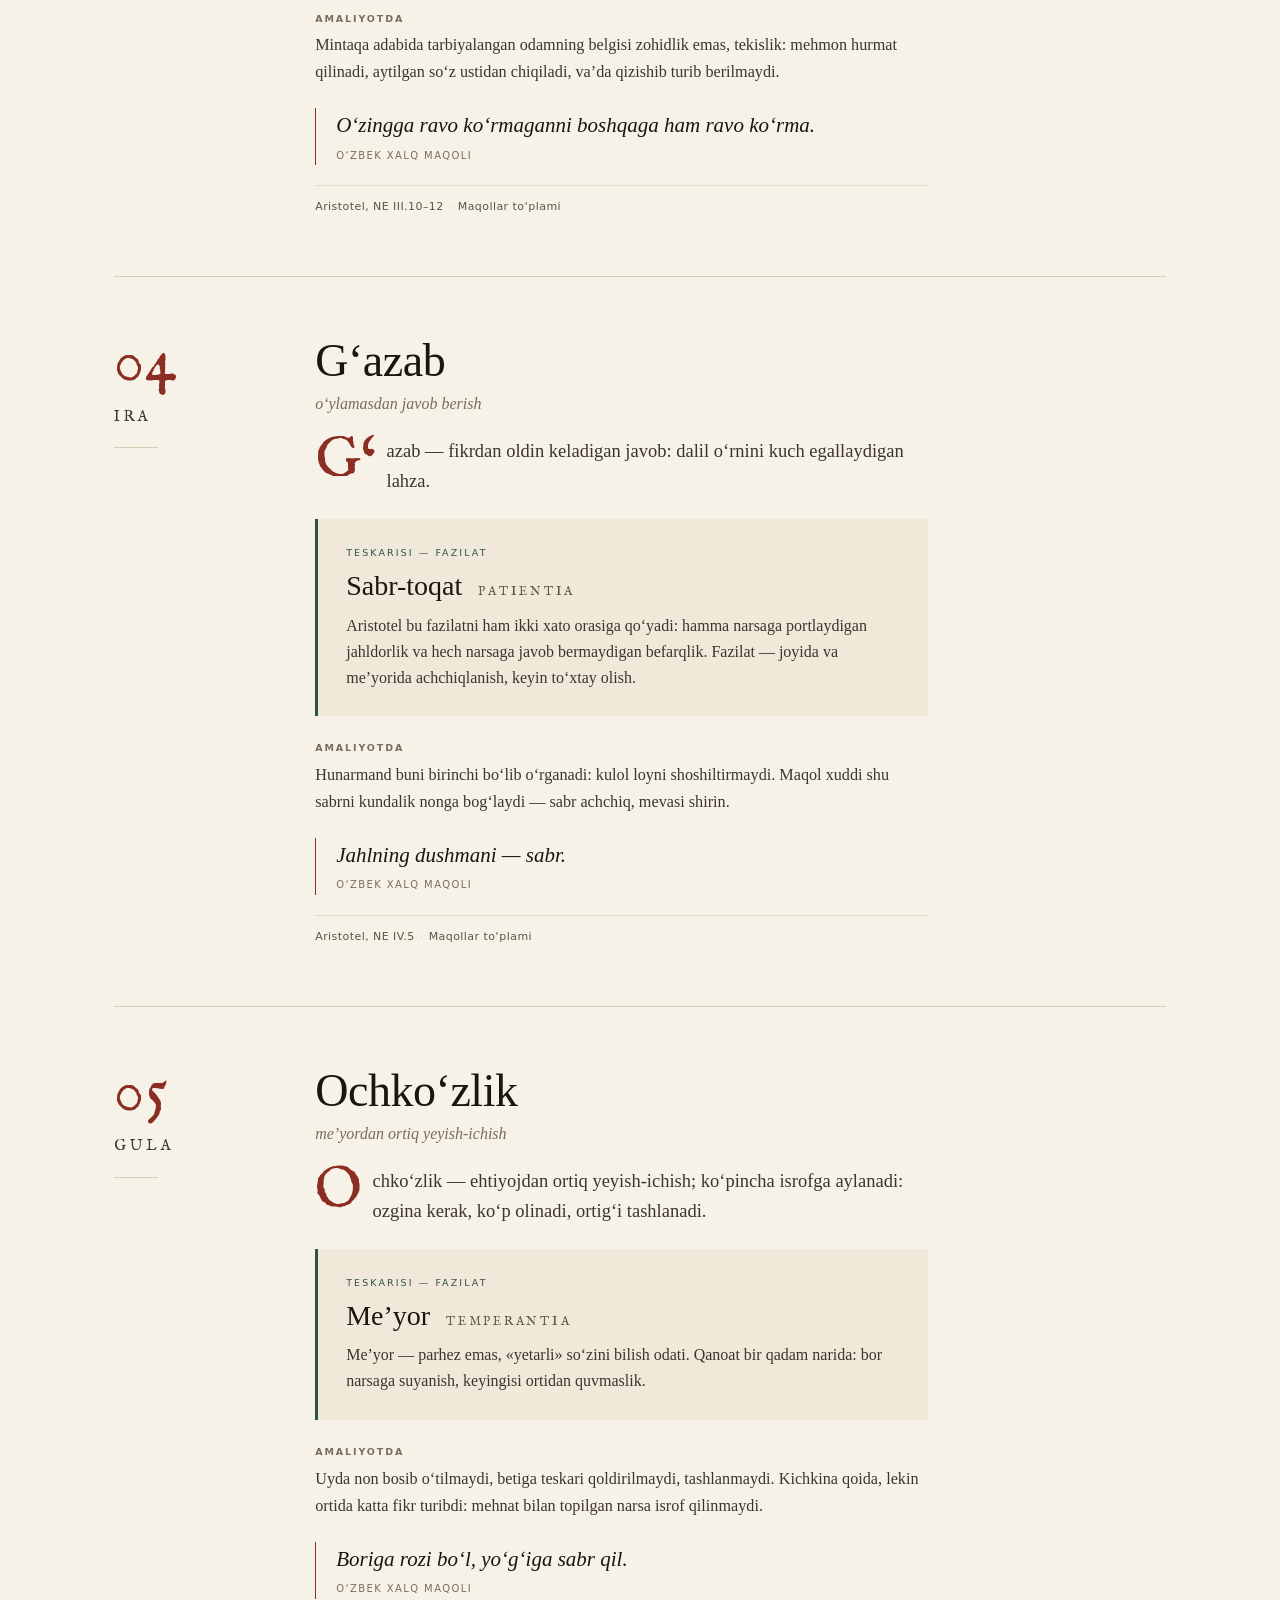
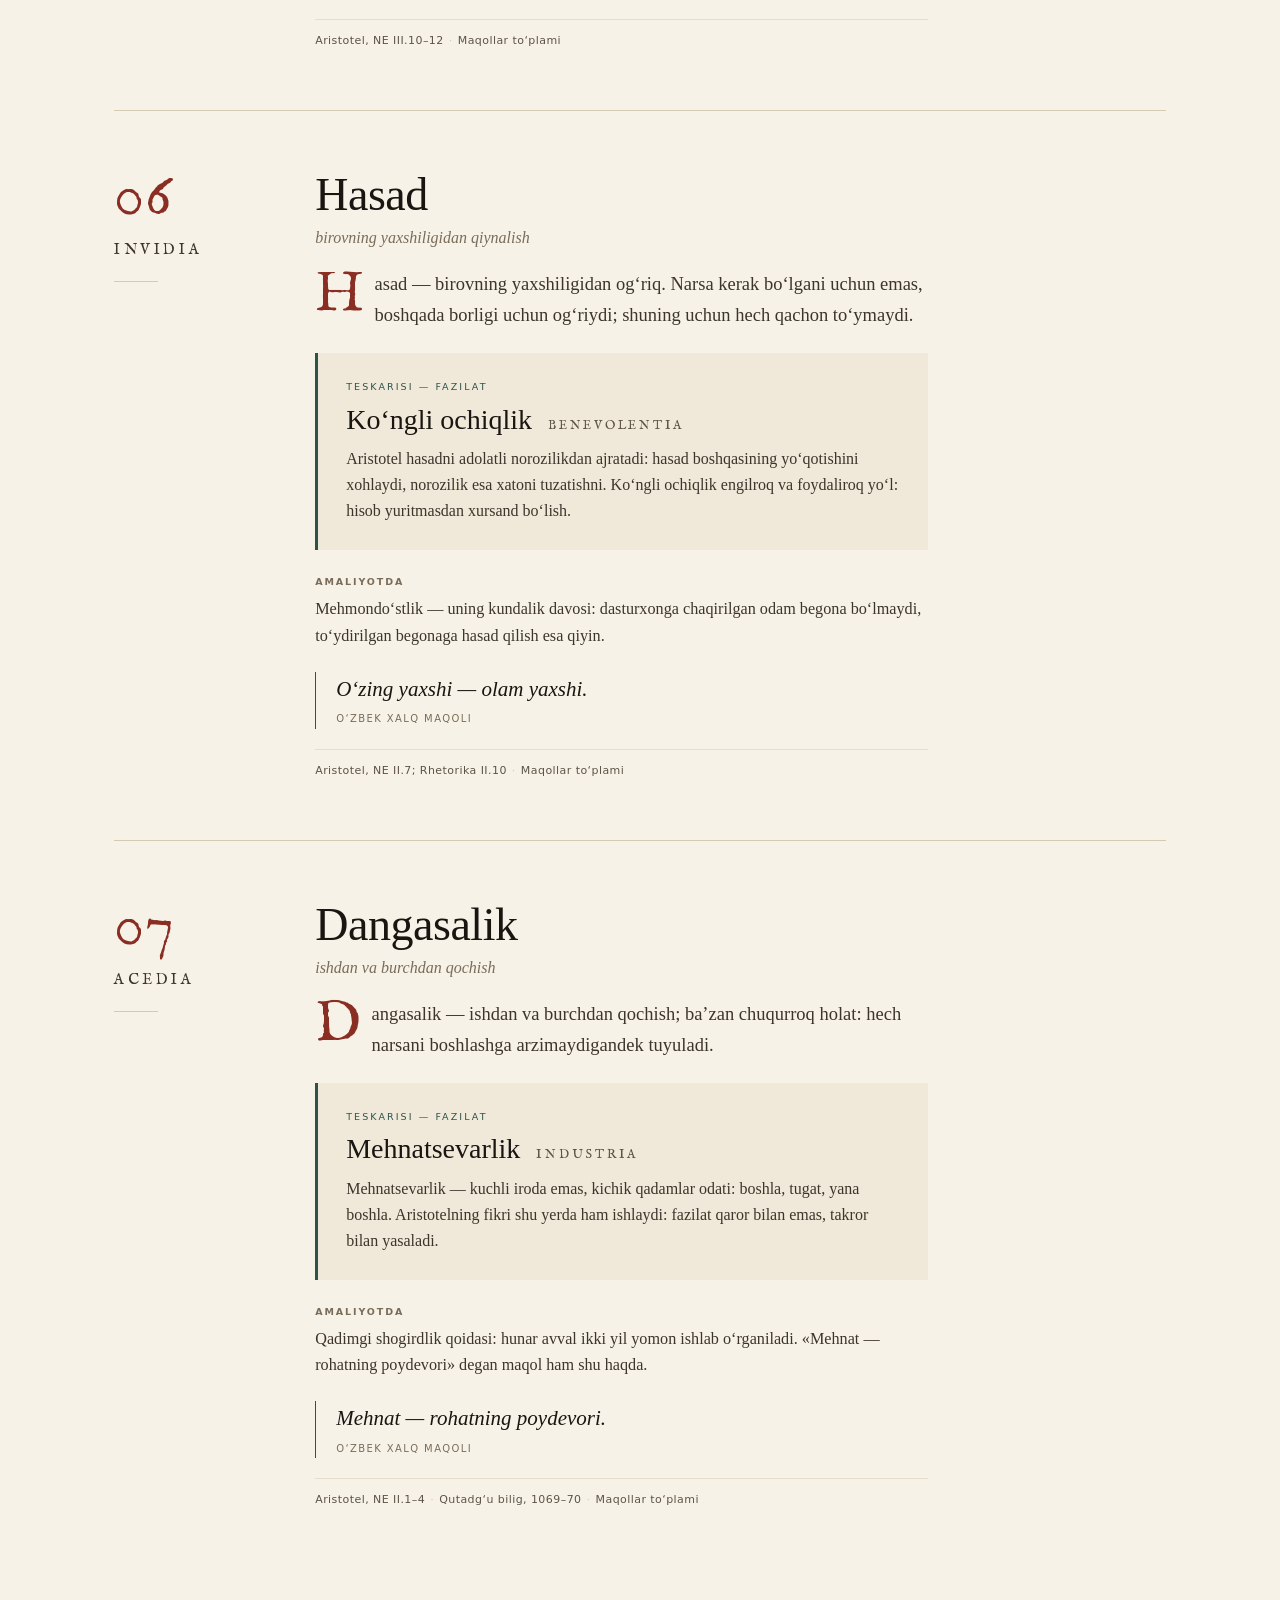
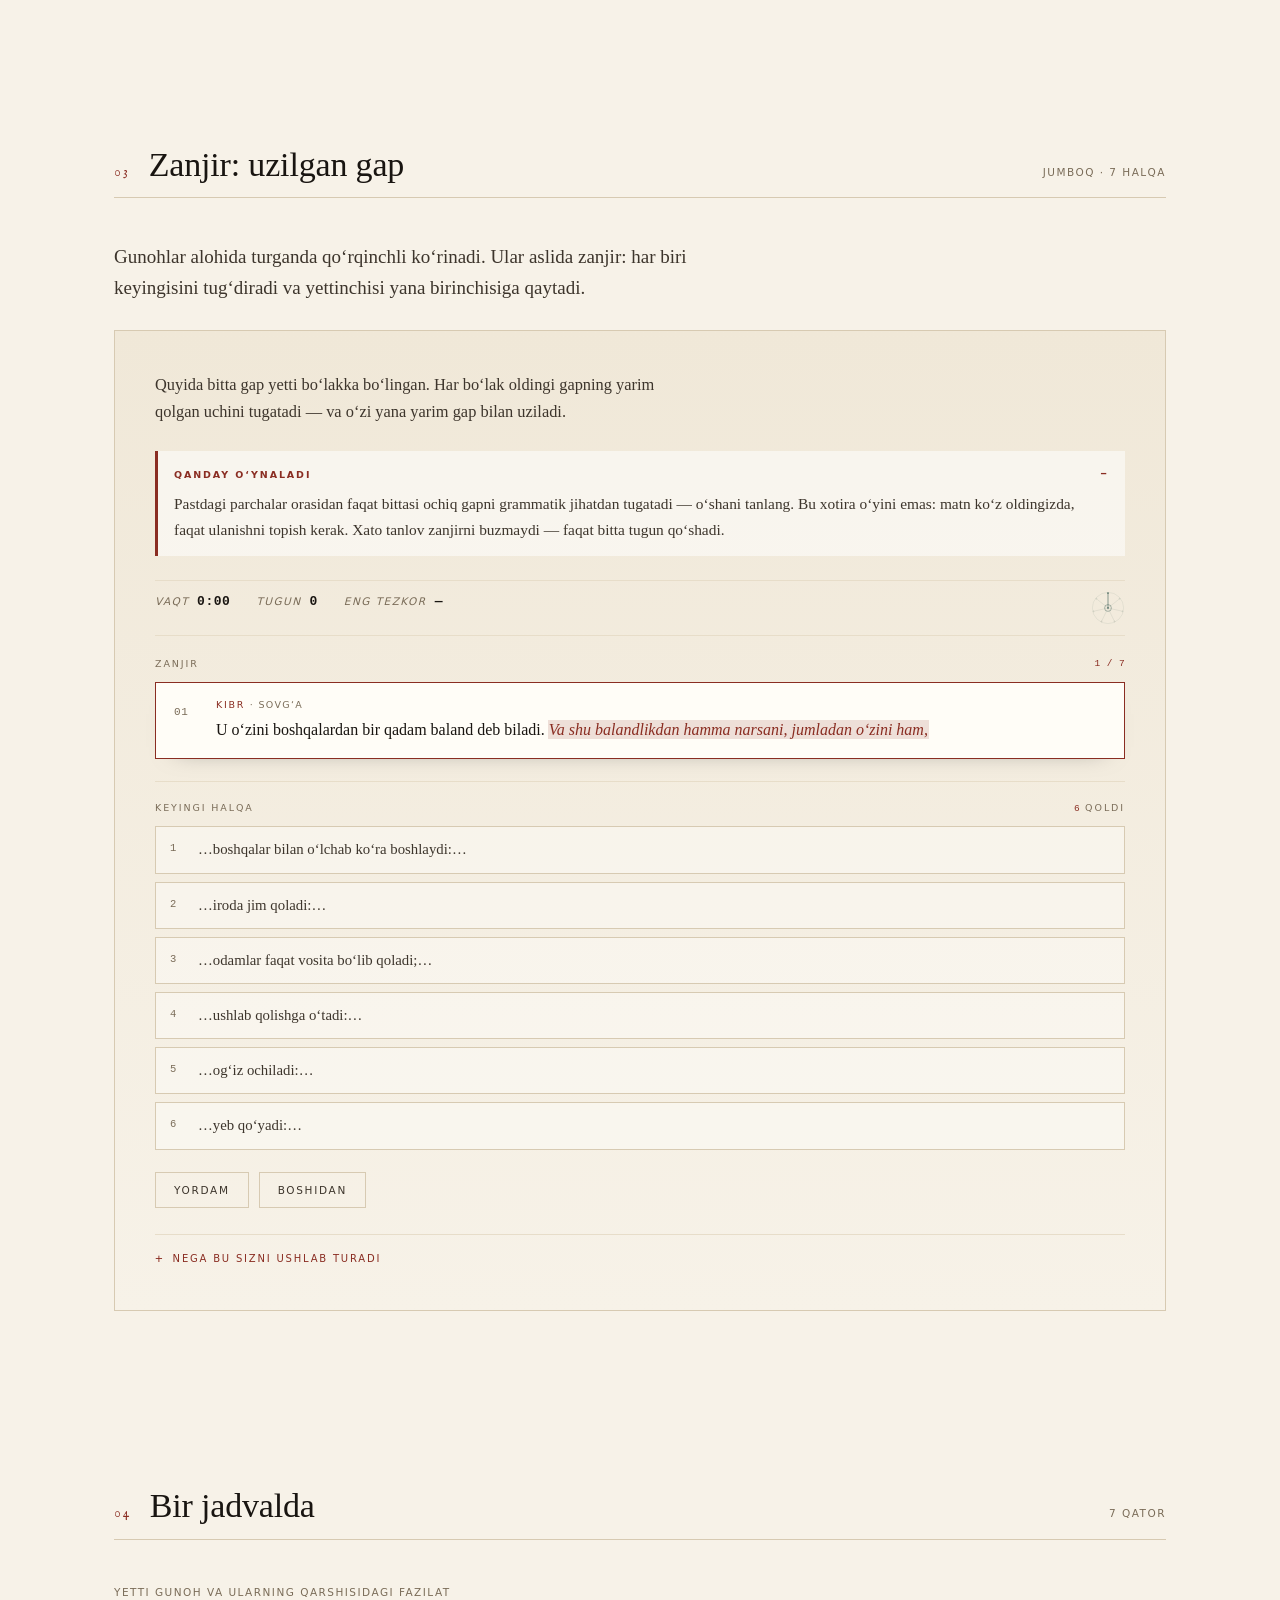
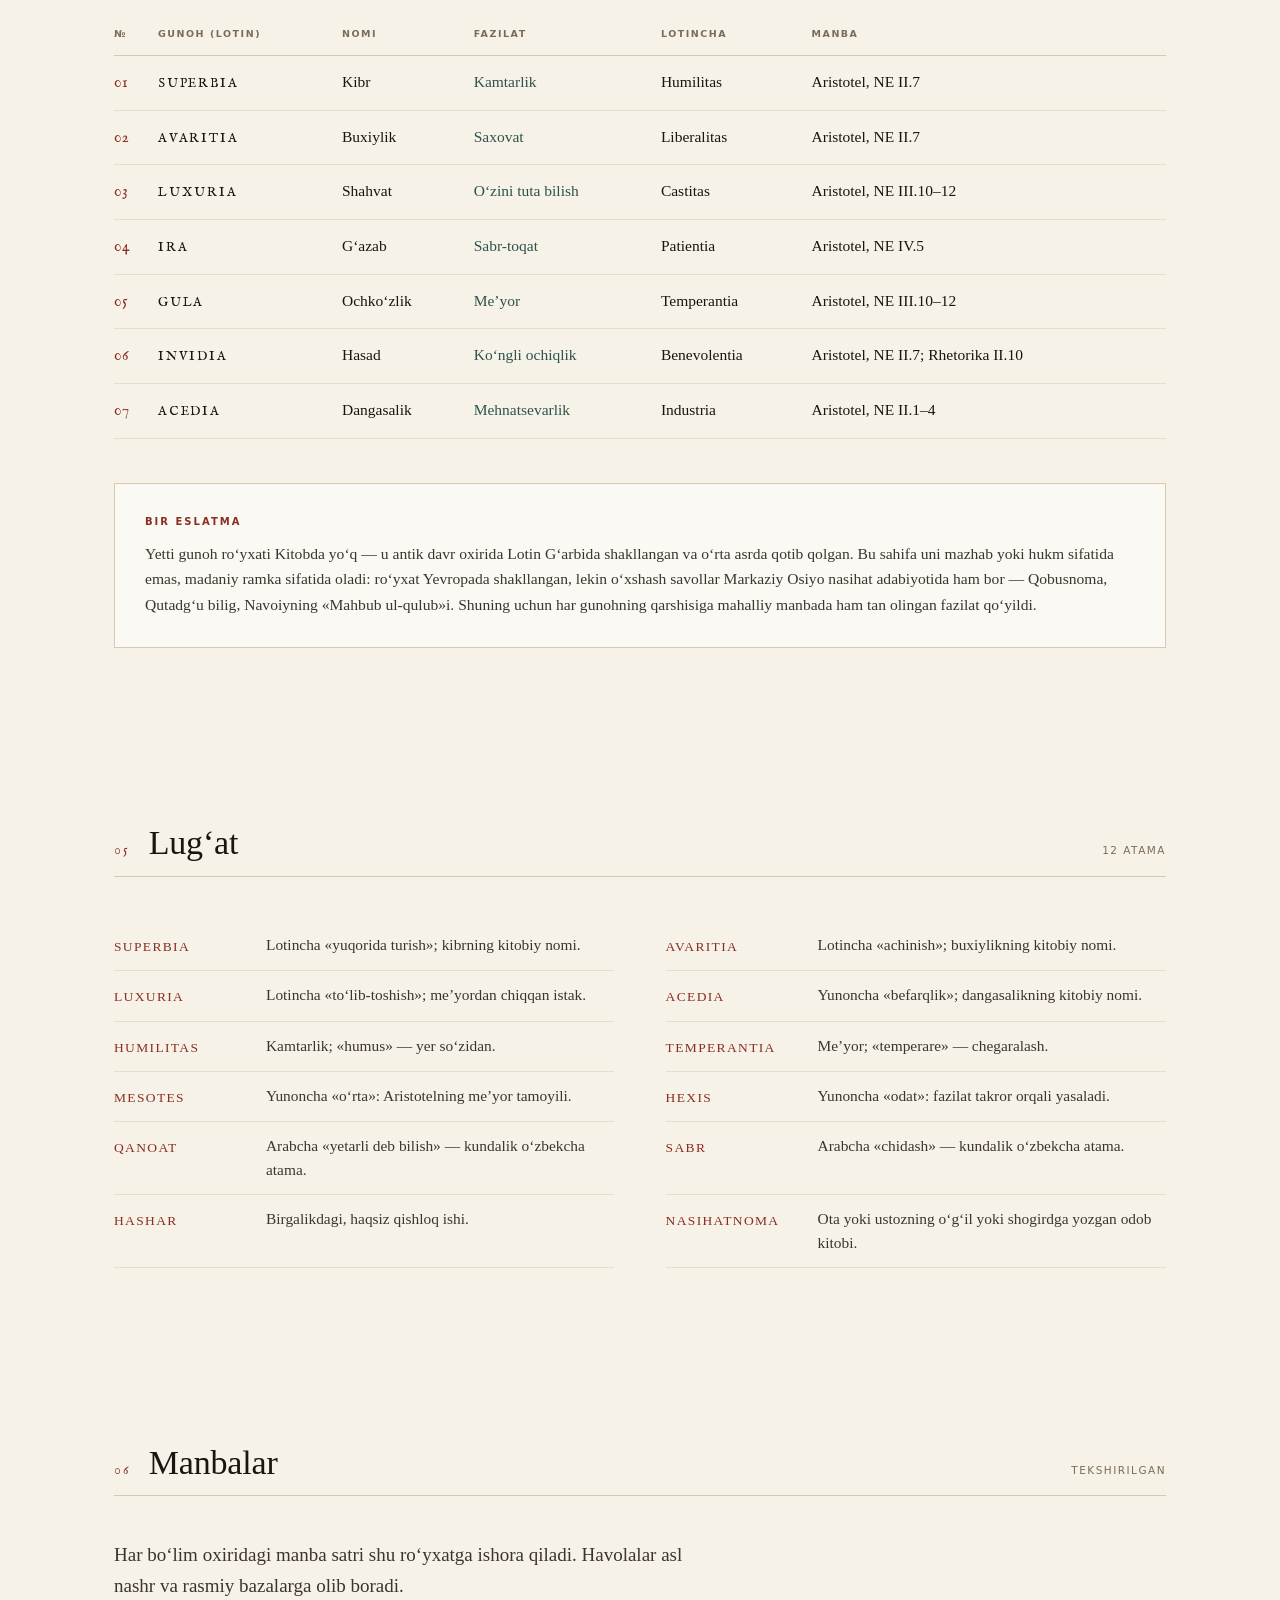
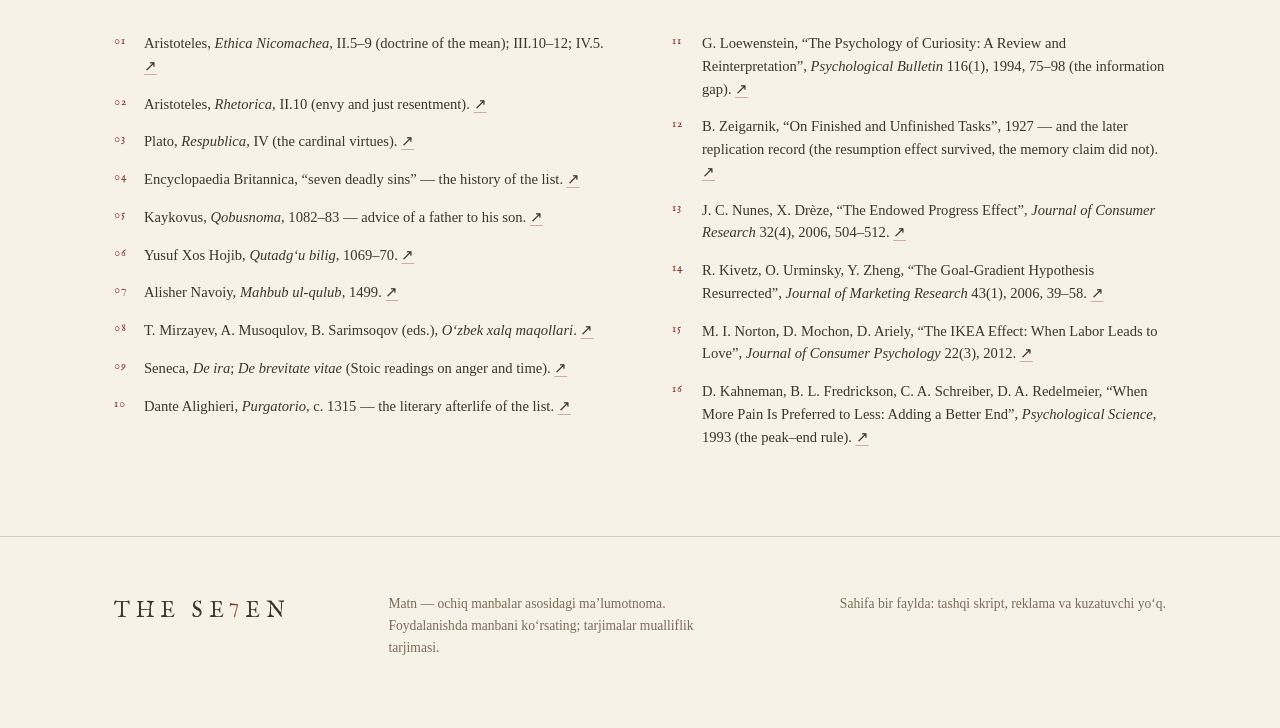
==== commit fb9ee9b6: "chain: the controls step aside once the circle closes" ====
--- a/index.html
+++ b/index.html
@@ -196,6 +196,7 @@
 .join.on svg{opacity:1; animation:ringPulse 1.1s ease}
 @keyframes ringPulse{0%{transform:scale(.6)}55%{transform:scale(1.12)}100%{transform:scale(1)}}
 .pz-ask.gone{display:none}
+.pz-actions.won{display:none}
 .pz-loop{margin:0 0 18px; font-size:15.6px; line-height:1.55; color:var(--ink-2)}
 .pz-loop b{display:block; font-family:var(--sans); font-size:9.5px; letter-spacing:.18em; text-transform:uppercase; color:var(--green); font-weight:600; margin-bottom:5px}
 .pz-loop q{quotes:"«" "»"; font-style:italic; color:var(--ink)}
@@ -1052,6 +1053,7 @@
     this._bad = null; this._fresh = null;
     this.stopClock();
     $("#pzDone").classList.remove("show");
+    $$(".pz-actions").forEach(a => a.classList.remove("won"));
     $("#pzAsk").style.display = "";
     $("#pzTime").textContent = "0:00"; $("#pzKnots").textContent = "0";
     this.showSeam(null);
@@ -1185,6 +1187,7 @@
       `<span class="st"><b>${this.hints}</b>${L.hintsW}</span>` +
       (fresh ? `<span class="st"><em>${L.newBest}</em></span>` : "");
     $("#pzDone").classList.add("show");
+    $$(".pz-actions").forEach(a => a.classList.add("won"));
     this.status("");
     this.paint();
     this.showSeam(null);
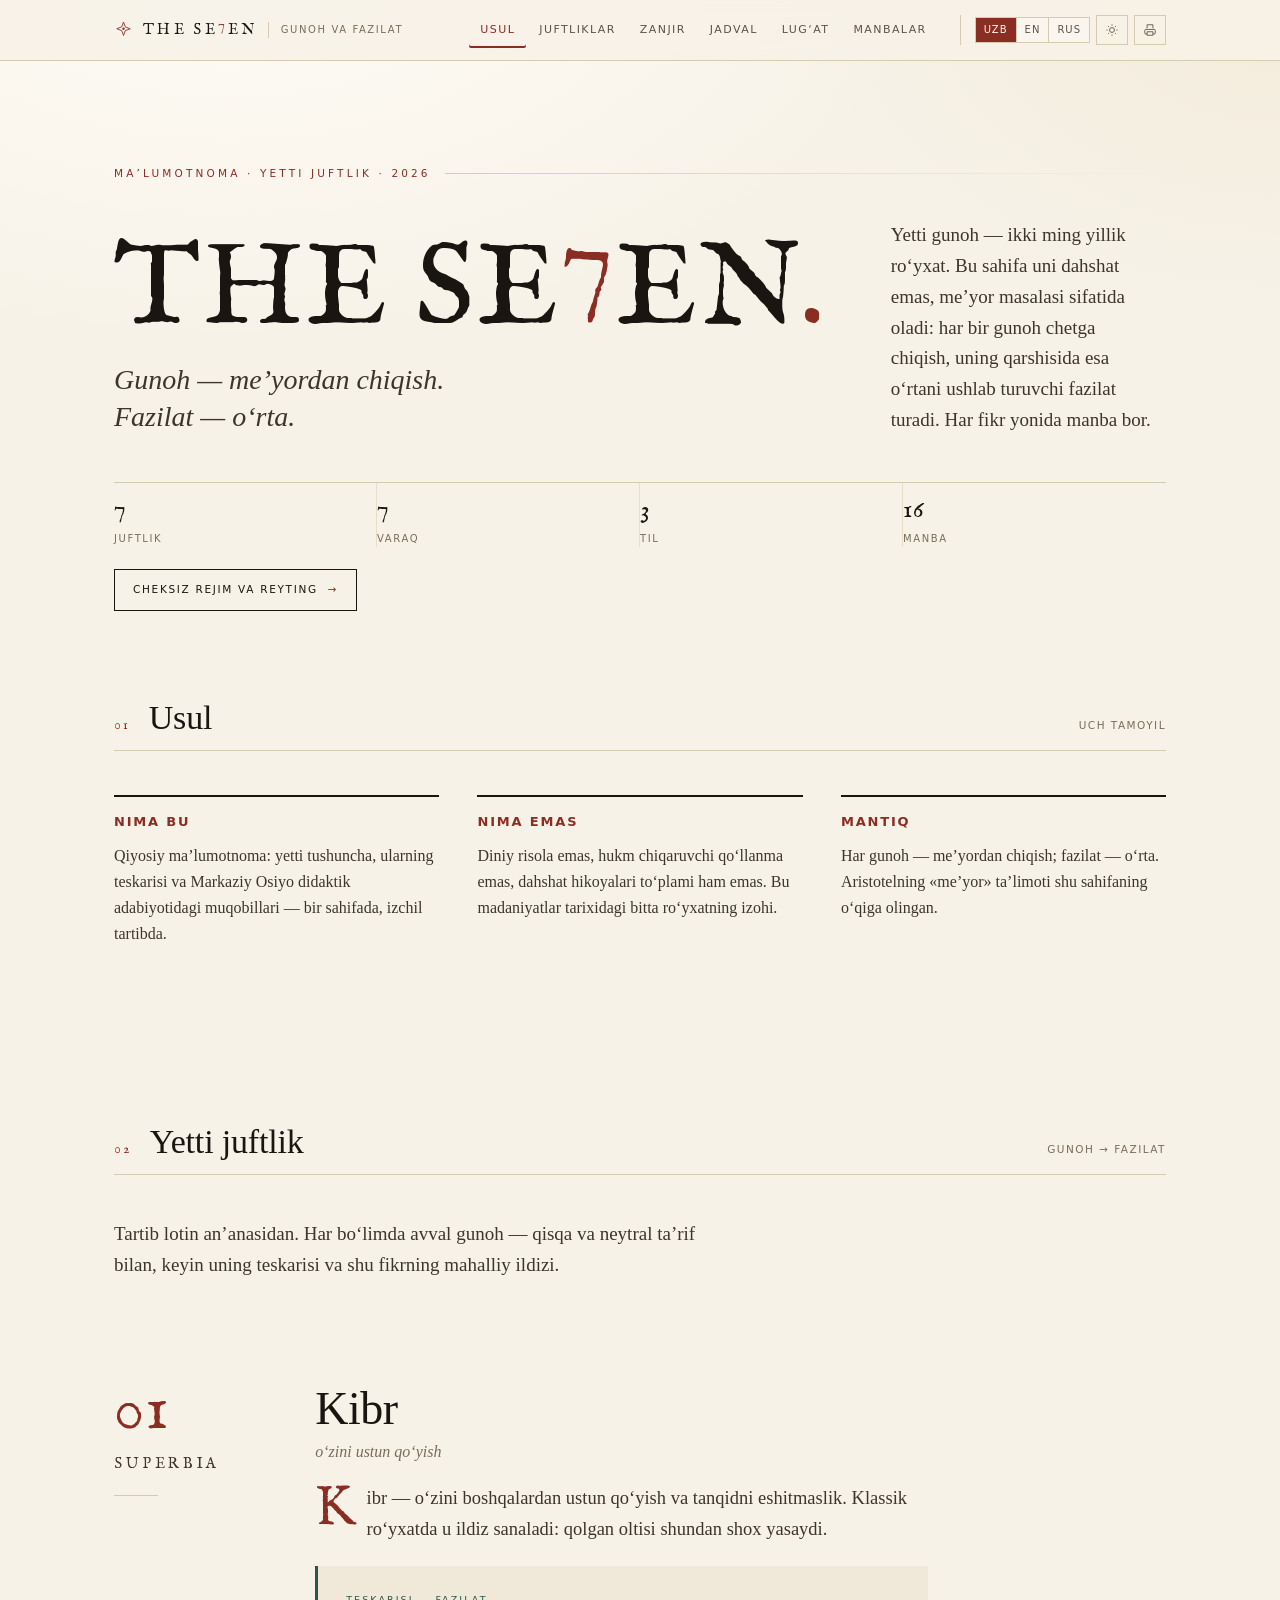
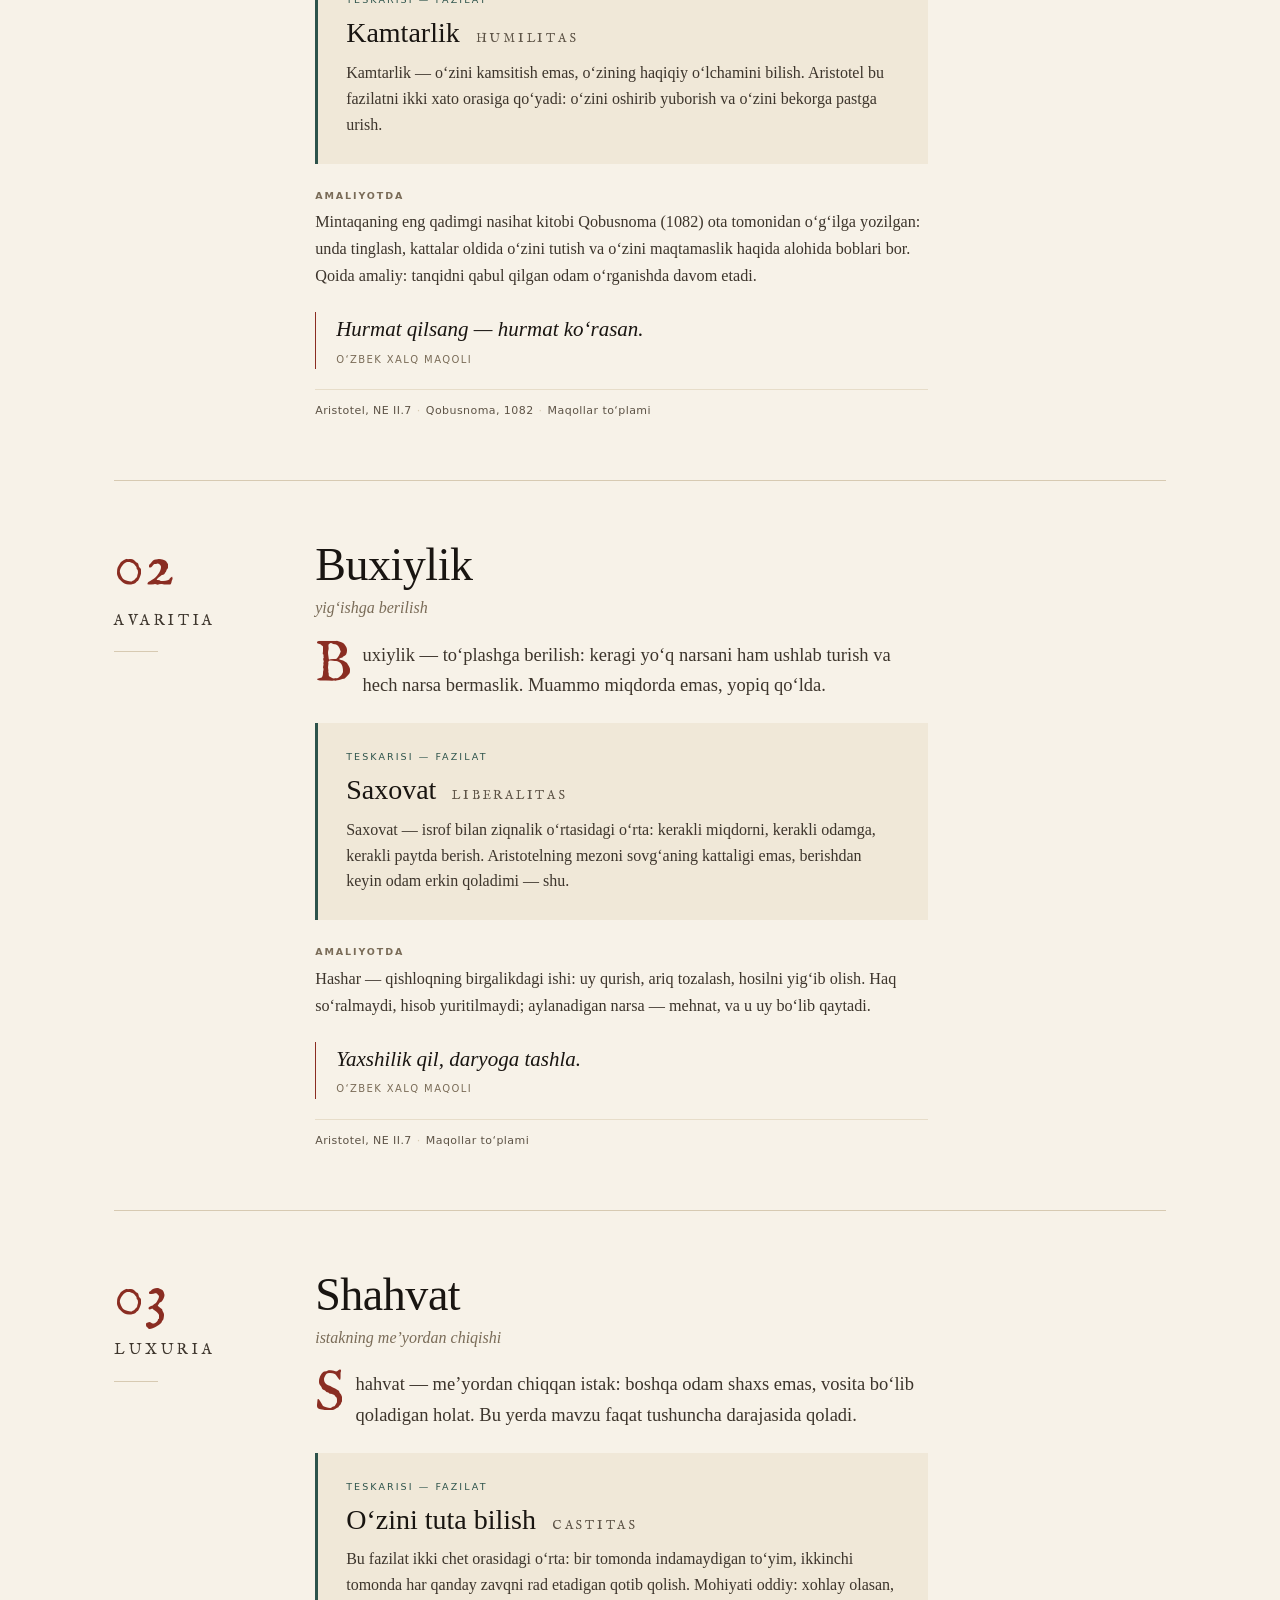
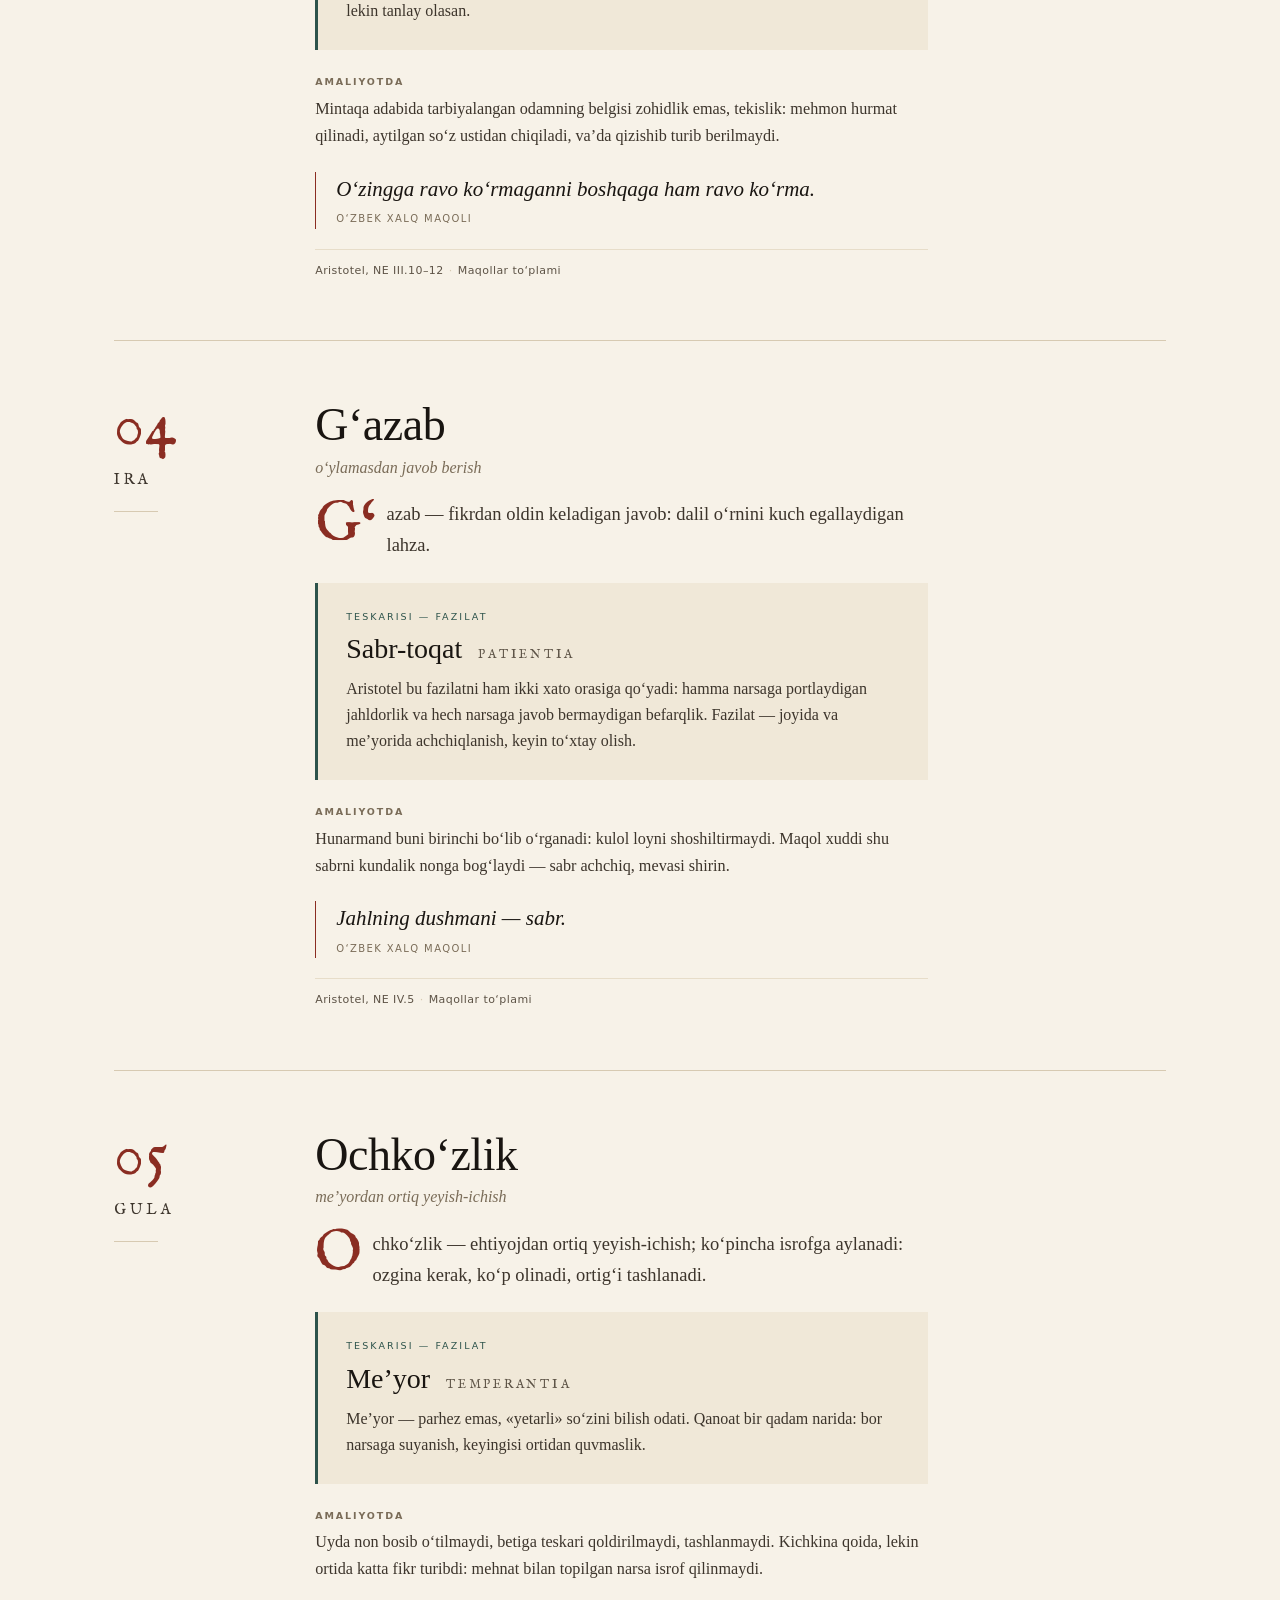
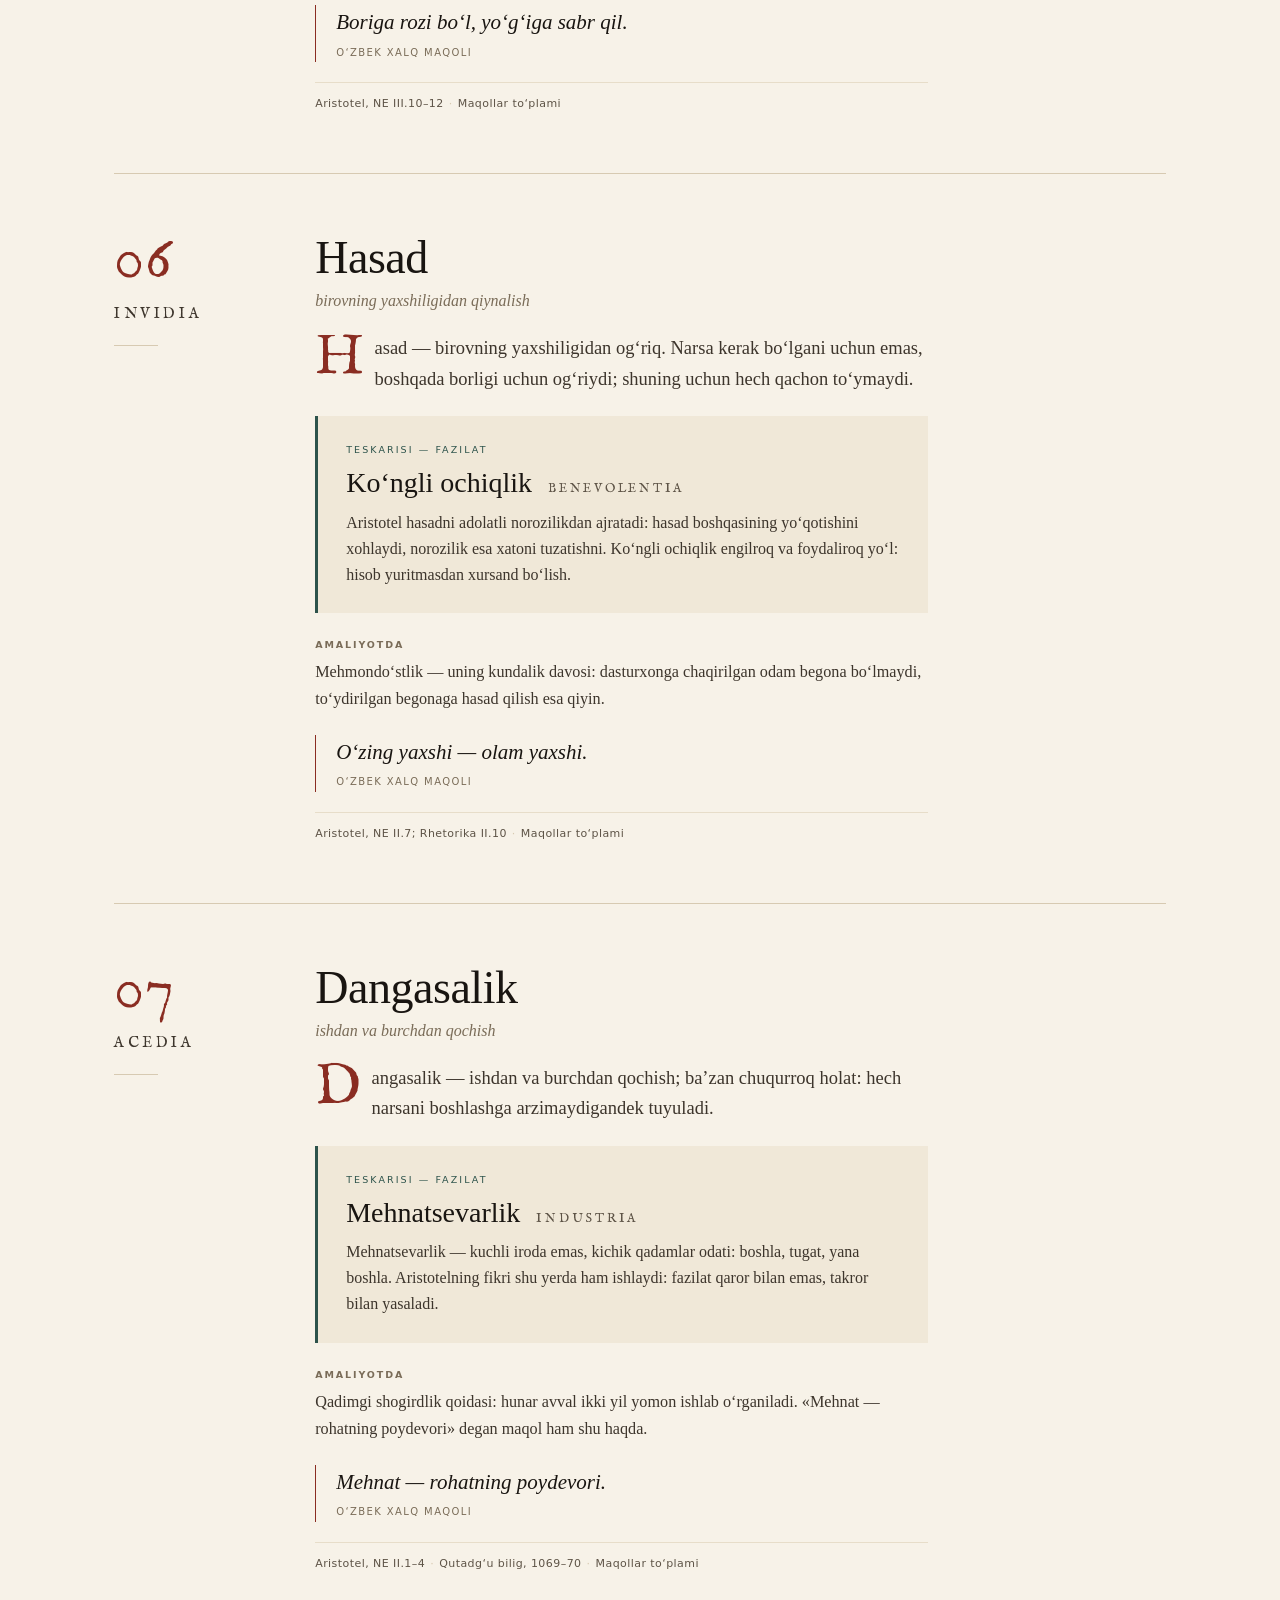
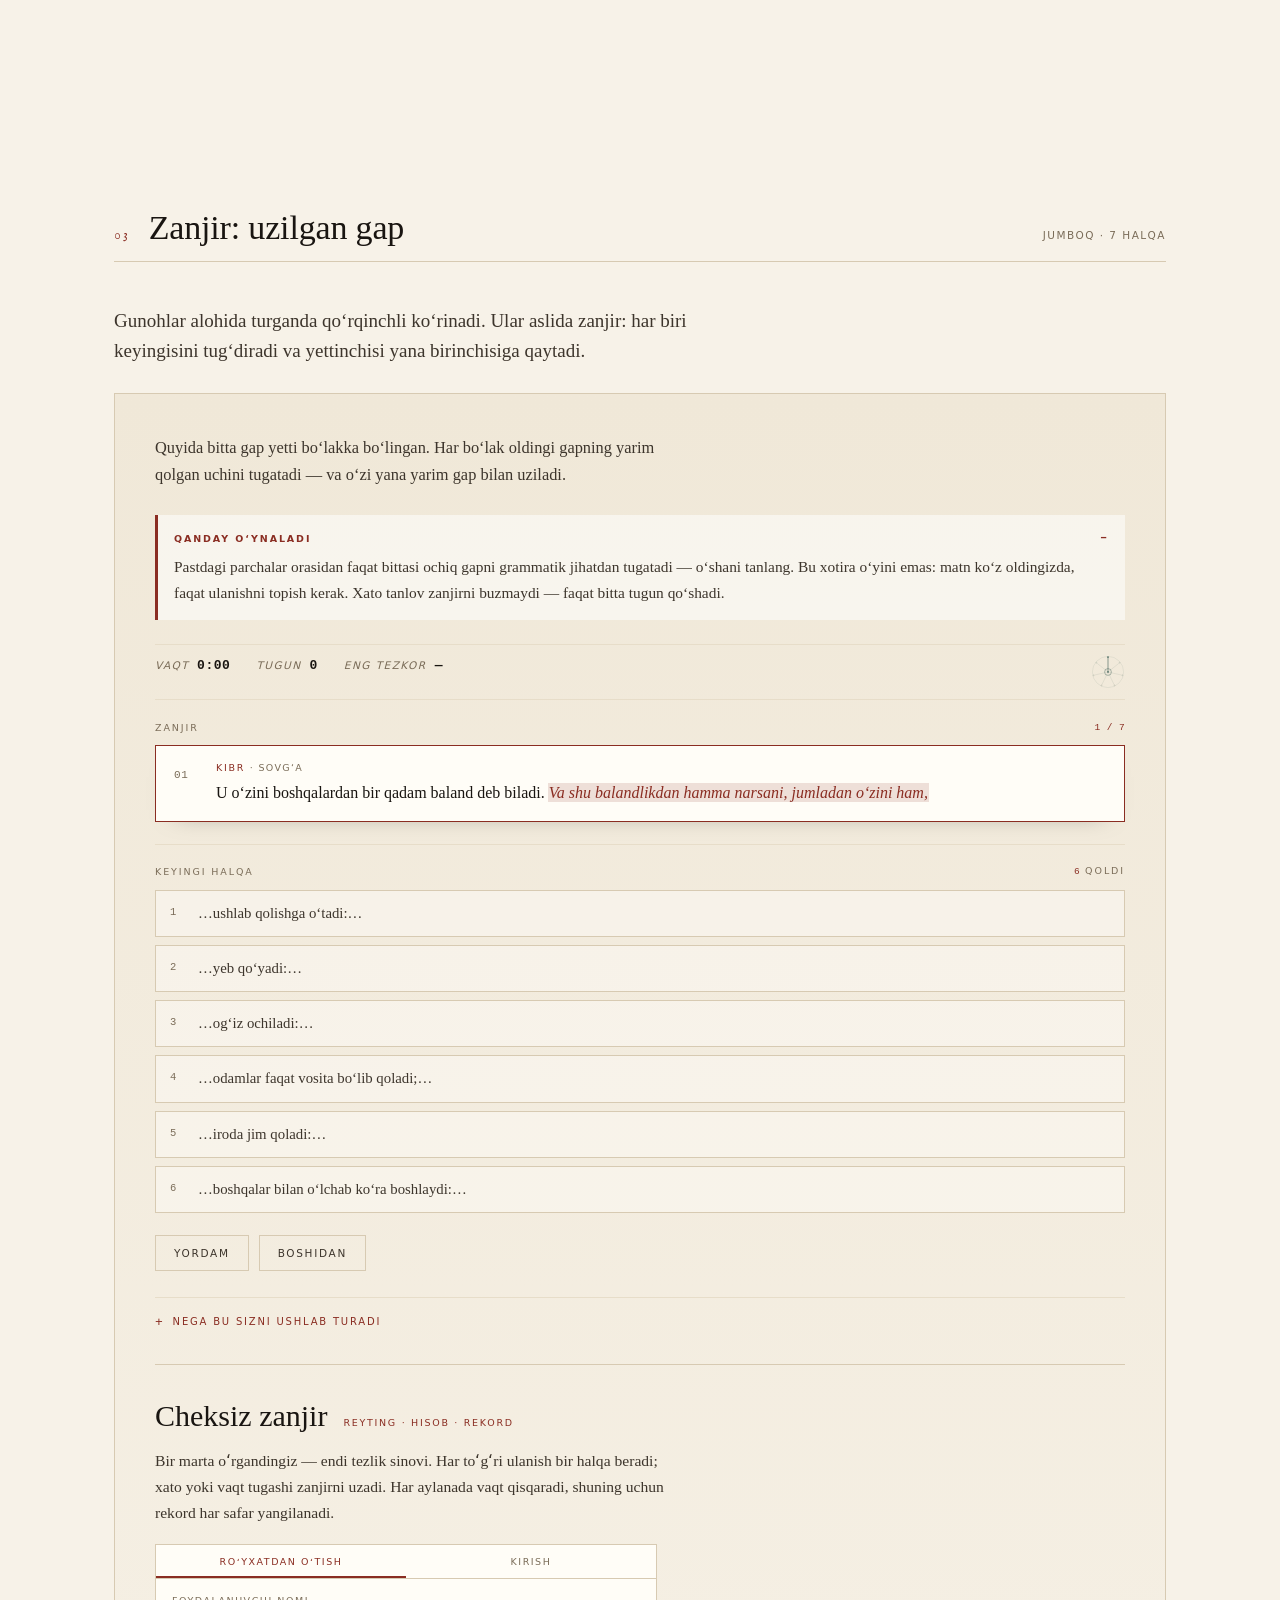
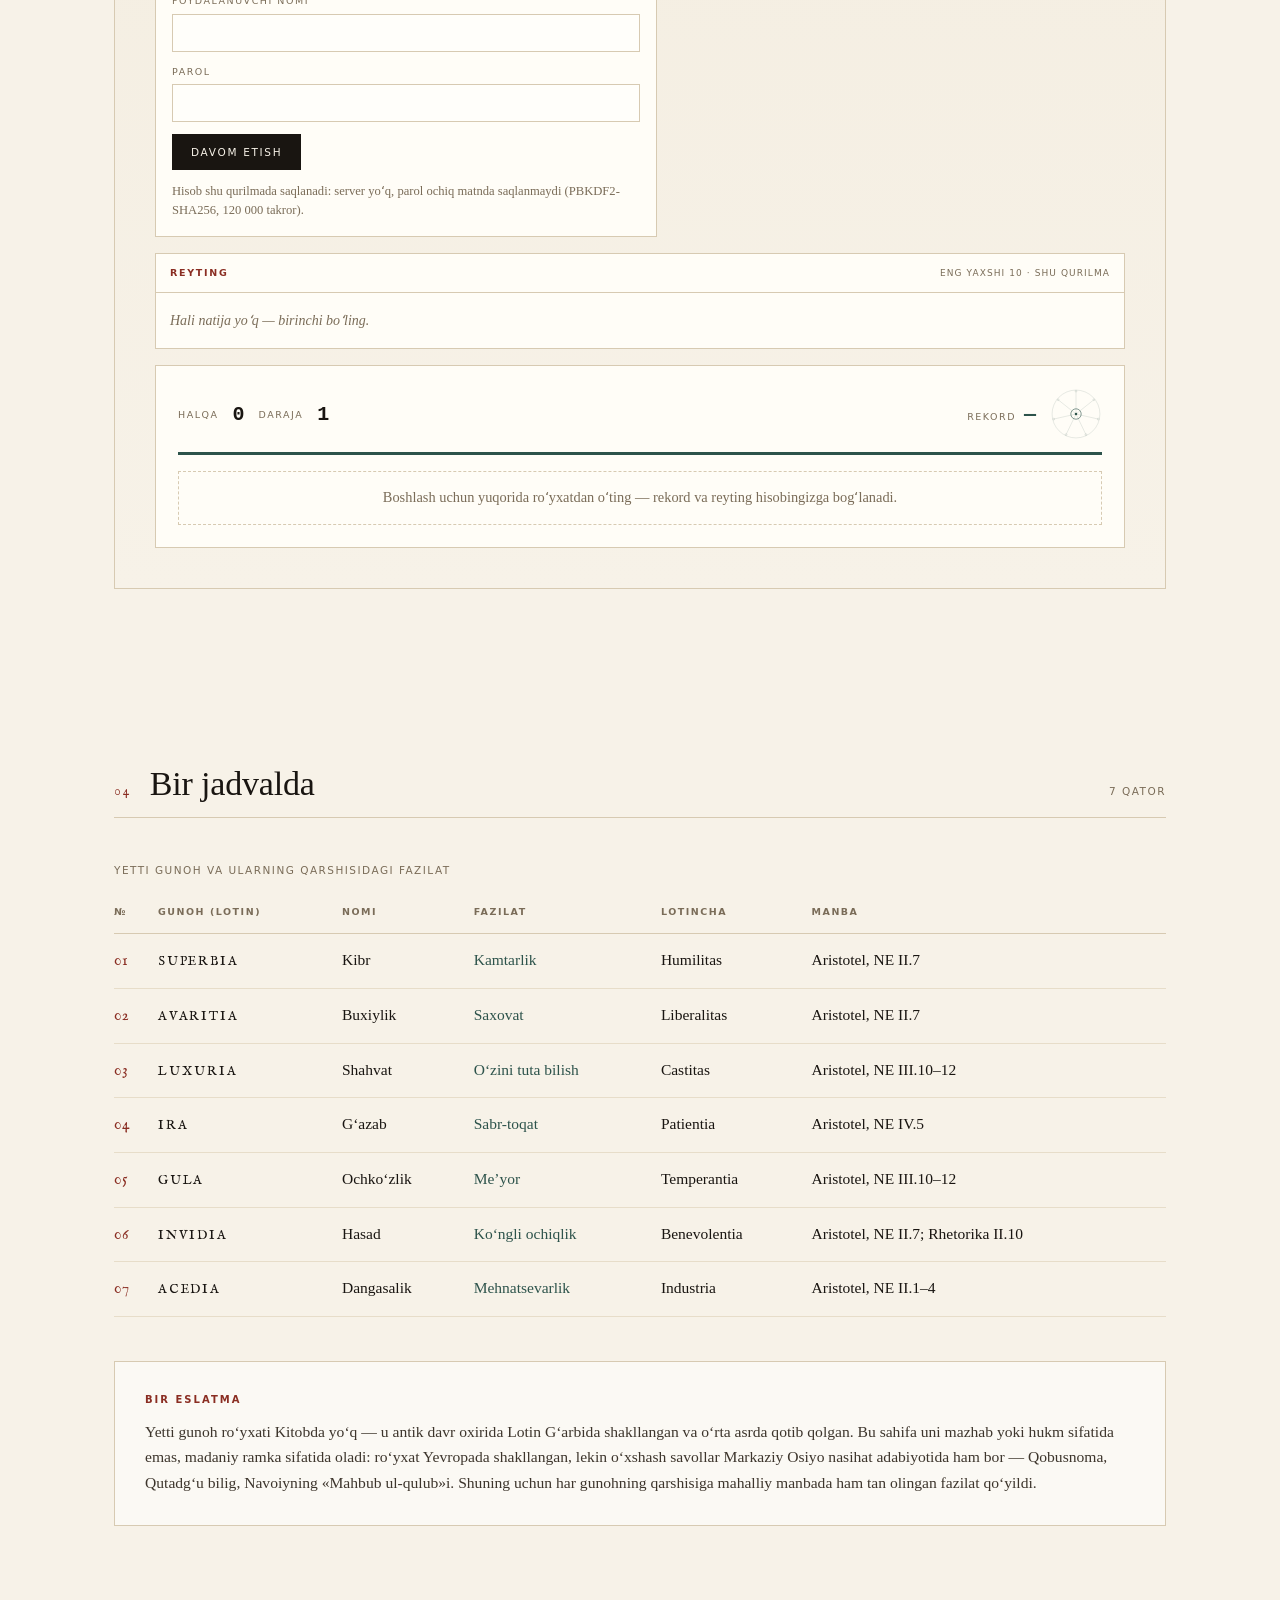
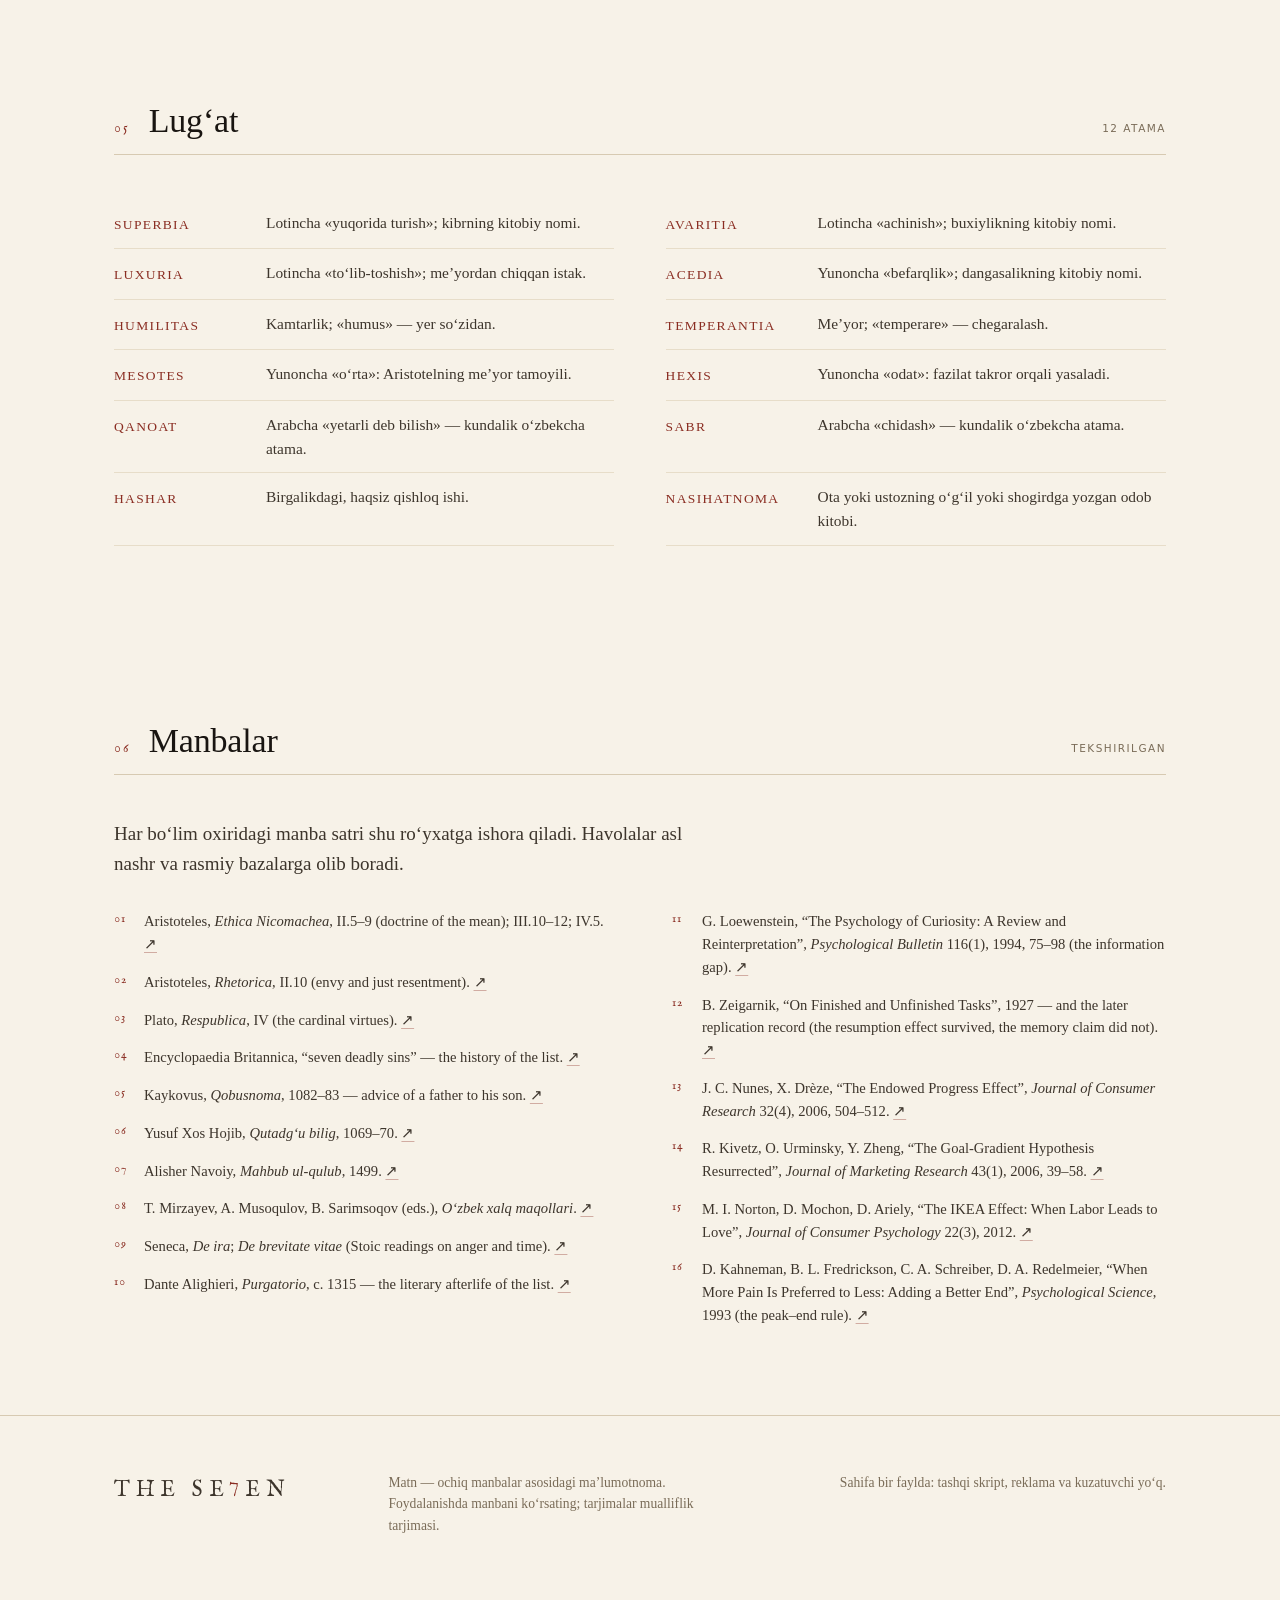
==== commit 250cb2c9: "Endless chain: local accounts (PBKDF2), a device rating, and a run that ends on one wrong link or a " ====
--- a/index.html
+++ b/index.html
@@ -72,6 +72,11 @@
 a{color:inherit; text-underline-offset:.22em; text-decoration-thickness:1px; text-decoration-color:var(--linkline)}
 a:hover{text-decoration-color:var(--accent)}
 :focus-visible{outline:2px solid var(--accent); outline-offset:3px}
+.cta{display:inline-flex; align-items:center; gap:10px; margin-top:22px; padding:11px 18px; border:1px solid var(--ink);
+  font-family:var(--sans); font-size:10.5px; letter-spacing:.16em; text-transform:uppercase; text-decoration:none; color:var(--ink); transition:.25s}
+.cta:hover{background:var(--accent); border-color:var(--accent); color:var(--on-accent)}
+.cta i{font-style:normal; color:var(--accent); transition:.25s}
+.cta:hover i{color:var(--on-accent)}
 .wrap{max-width:var(--maxw); margin:0 auto; padding:0 var(--gutter)}
 
 /* ── header ───────────────────────────────────────────────── */
@@ -374,6 +379,78 @@
   a{text-decoration:none}
   .virtue{background:#f4f0e6}
 }
+
+/* ── accounts, rating, endless run ─────────────────────────── */
+.pz-more{margin-top:30px; padding-top:26px; border-top:1px solid var(--rule)}
+.pz-more-h{display:flex; flex-wrap:wrap; align-items:baseline; gap:10px 16px; margin-bottom:8px}
+.pz-more-h h3{margin:0; font-weight:400; font-size:clamp(22px,3vw,30px)}
+.pz-more-h .tag{font-family:var(--sans); font-size:9.5px; letter-spacing:.18em; text-transform:uppercase; color:var(--accent)}
+.pz-more p.lead2{margin:0 0 18px; max-width:66ch; font-size:15.6px; color:var(--ink-2)}
+
+.acc{display:grid; gap:14px; grid-template-columns:1.05fr .95fr; align-items:start}
+.acc-card{border:1px solid var(--rule); background:var(--surface); padding:16px}
+.acc-tabs{display:flex; margin:-16px -16px 14px; border-bottom:1px solid var(--rule)}
+.acc-tabs button{flex:1; font-family:var(--sans); font-size:9.5px; letter-spacing:.16em; text-transform:uppercase; padding:11px 8px; background:none; border:0; color:var(--muted); cursor:pointer}
+.acc-tabs button[aria-pressed="true"]{color:var(--accent); box-shadow:inset 0 -2px 0 var(--accent)}
+.acc label{display:block; font-family:var(--sans); font-size:9.5px; letter-spacing:.16em; text-transform:uppercase; color:var(--muted); margin:0 0 5px}
+.acc input{width:100%; font-family:var(--serif); font-size:16px; color:var(--ink); background:var(--wash); border:1px solid var(--rule); padding:9px 11px; margin:0 0 12px}
+.acc input:focus{outline:none; border-color:var(--accent)}
+.acc .row{display:flex; gap:10px; align-items:center; flex-wrap:wrap}
+.acc .err{margin:10px 0 0; font-size:13.6px; color:var(--accent); min-height:1.2em}
+.acc .fine{margin:12px 0 0; font-size:12.6px; line-height:1.5; color:var(--muted)}
+.who{display:flex; align-items:center; gap:10px; flex-wrap:wrap; border:1px solid var(--locked-line); background:var(--locked-wash); padding:12px 14px}
+.who b{font-size:17px}
+.who span{font-family:var(--sans); font-size:10px; letter-spacing:.14em; text-transform:uppercase; color:var(--muted)}
+.who .sp{flex:1}
+
+.lb{margin:16px 0 0; border:1px solid var(--rule); background:var(--surface)}
+.lb-hd{display:flex; align-items:baseline; gap:10px; padding:11px 14px; border-bottom:1px solid var(--rule)}
+.lb-hd b{font-family:var(--sans); font-size:9.5px; letter-spacing:.18em; text-transform:uppercase; color:var(--accent); font-weight:600}
+.lb-hd em{margin-left:auto; font-style:normal; font-family:var(--sans); font-size:9px; letter-spacing:.12em; text-transform:uppercase; color:var(--muted)}
+.lb table{width:100%; border-collapse:collapse}
+.lb th,.lb td{text-align:left; padding:8px 14px; border-bottom:1px solid var(--rule-2); font-size:14px}
+.lb th{font-family:var(--sans); font-size:9px; letter-spacing:.14em; text-transform:uppercase; color:var(--muted); font-weight:600}
+.lb td.n{font-family:var(--mono); color:var(--muted); width:34px}
+.lb td.s{font-family:var(--mono); color:var(--ink)}
+.lb td.d{font-family:var(--sans); font-size:11px; color:var(--muted)}
+.lb tr.me td{background:var(--locked-wash)}
+.lb tr.me td.s{color:var(--green)}
+.lb .empty{padding:16px 14px; font-size:14px; color:var(--muted); font-style:italic}
+
+.run{margin-top:16px; border:1px solid var(--rule); background:var(--surface); padding:clamp(14px,2.6vw,22px)}
+.run-top{display:flex; align-items:center; gap:14px; flex-wrap:wrap; margin-bottom:12px}
+.run-top .k{font-family:var(--sans); font-size:9.5px; letter-spacing:.16em; text-transform:uppercase; color:var(--muted)}
+.run-top b{font-family:var(--mono); font-size:20px; color:var(--ink)}
+.run-top .sp{flex:1}
+.run-top .best{display:inline-flex; align-items:baseline; gap:8px}
+.run-top .rec{font-family:var(--mono); font-size:20px; color:var(--green)}
+.run-acts{display:flex; flex-wrap:wrap; gap:10px; align-items:center; margin-top:16px}
+.run-seal{width:52px; height:52px; color:var(--green); margin-left:auto; flex:0 0 auto}
+.run-seal .ray{opacity:.14; transition:opacity .35s ease}
+.run-seal .ray.on{opacity:1}
+.run-bar{height:3px; background:var(--rule-2); overflow:hidden; margin:0 0 16px}
+.run-bar i{display:block; height:100%; width:100%; background:var(--green); transform-origin:0 50%; transition:background .3s}
+.run-bar.low i{background:var(--accent)}
+.run-open{border-left:2px solid var(--accent); padding:10px 14px; background:var(--wash); font-size:16px; line-height:1.55; margin:0 0 14px}
+.run-open .nm{display:block; font-family:var(--sans); font-size:9.5px; letter-spacing:.18em; text-transform:uppercase; color:var(--accent); margin-bottom:4px}
+.run-open .gap{background:var(--sel); font-style:italic; color:var(--accent)}
+.run-cands{list-style:none; margin:0; padding:0; display:grid; gap:7px}
+.run-cands button{width:100%; text-align:left; font-family:var(--serif); font-size:15px; color:var(--ink-2); background:var(--wash); border:1px solid var(--rule); padding:9px 12px; cursor:pointer; display:grid; grid-template-columns:16px 1fr; gap:9px}
+.run-cands button:hover{border-color:var(--green); color:var(--ink); background:var(--locked-wash)}
+.run-cands button .k{font-family:var(--mono); font-size:10px; color:var(--muted)}
+.run-cands button.bad{border-color:var(--accent); animation:shake .4s ease}
+.run-over{display:none; text-align:center; padding:8px 0 4px}
+.run-over.show{display:block; animation:fade .5s ease}
+.run-over h4{margin:0 0 6px; font-weight:400; font-size:clamp(22px,3vw,28px)}
+.run-over .big{font-family:var(--mono); font-size:clamp(34px,7vw,54px); color:var(--accent); line-height:1}
+.run-over p{margin:8px 0 0; color:var(--ink-2); font-size:15px}
+.run-over .acts{display:flex; gap:10px; justify-content:center; flex-wrap:wrap; margin-top:16px}
+.run-fresh{display:inline-block; margin-left:8px; font-family:var(--sans); font-size:9.5px; letter-spacing:.16em; text-transform:uppercase; color:var(--green); border-bottom:1px solid var(--green)}
+.run-lock{padding:14px; border:1px dashed var(--rule); color:var(--muted); font-size:14.4px; text-align:center}
+@media (max-width:900px){
+  .acc{grid-template-columns:1fr}
+  .lb th:nth-child(5), .lb td:nth-child(5){display:none}
+}
 </style>
 </head>
 <body>
@@ -429,6 +506,7 @@
         </div>
       </div>
       <div class="meta" id="metaRow"></div>
+      <a class="cta" href="#zanjir" id="heroCta"><span data-i18n="hero.cta">Cheksiz rejim va reyting</span> <i>→</i></a>
     </div>
   </section>
 
@@ -483,6 +561,59 @@
           <summary data-i18n="zanjir.whyT">Nega bu sizni ushlab turadi</summary>
           <div class="pz-why-body" id="pzWhyBody"></div>
         </details>
+        <div class="pz-more" id="more">
+          <div class="pz-more-h">
+            <h3 data-i18n="e.title">Cheksiz zanjir</h3>
+            <span class="tag" data-i18n="e.tag">reyting · hisob · rekord</span>
+          </div>
+          <p class="lead2" data-i18n="e.lead">Bir marta oʻrgandingiz — endi tezlik sinovi. Har toʻgʻri ulanish bir halqa beradi; xato yoki vaqt tugashi zanjirni uzadi. Har aylanada vaqt qisqaradi, shuning uchun rekord har safar yangilanadi.</p>
+
+          <!-- account -->
+          <div id="accBox"></div>
+
+          <!-- rating -->
+          <div class="lb" id="lb">
+            <div class="lb-hd"><b data-i18n="b.title">Reyting</b><em data-i18n="b.local">eng yaxshi 10 · shu qurilma</em></div>
+            <div id="lbBody"></div>
+          </div>
+
+          <!-- the endless run -->
+          <div class="run" id="run">
+            <div class="run-top">
+              <span class="k" data-i18n="e.score">halqa</span><b id="runScore">0</b>
+              <span class="k" data-i18n="e.level">daraja</span><b id="runLevel">1</b>
+              <span class="sp"></span>
+              <span class="best"><span class="k" data-i18n="e.best">rekord</span><b class="rec" id="runBest">—</b></span>
+              <span class="run-seal" aria-hidden="true"><svg viewBox="0 0 100 100" fill="none" stroke="currentColor" stroke-width="1.6" id="runSeal"></svg></span>
+            </div>
+            <div class="run-bar" id="runBar"><i></i></div>
+            <div id="runLock" class="run-lock" data-i18n="e.need">Boshlash uchun yuqorida roʻyxatdan oʻting — rekord va reyting hisobingizga bogʻlanadi.</div>
+            <div id="runIdle" style="display:none; text-align:center; padding:6px 0 4px">
+              <p style="margin:0 0 14px; color:var(--ink-2); font-size:15px" data-i18n="e.idle">Tayyormisiz? Har toʻgʻri ulanish — bir halqa. Xato yoki vaqt tugashi — zanjir uziladi.</p>
+              <div class="run-acts">
+                <button class="btn" id="runStart" data-i18n="e.start">Boshlash</button>
+                <span class="pz-status" id="runStatus2" aria-live="polite"></span>
+              </div>
+            </div>
+            <div id="runPlay" style="display:none">
+              <div class="run-open" id="runOpen"></div>
+              <ul class="run-cands" id="runCands"></ul>
+              <div class="pz-actions" style="margin-top:14px">
+                <button class="btn ghost" id="runStop" data-i18n="e.stop">Toʻxtatish</button>
+                <span class="pz-status" id="runStatus" aria-live="polite"></span>
+              </div>
+            </div>
+            <div class="run-over" id="runOver">
+              <h4 data-i18n="e.over">Zanjir uzildi</h4>
+              <div class="big" id="runBig">0</div>
+              <p id="runOverTxt"></p>
+              <div class="acts">
+                <button class="btn" id="runAgain" data-i18n="e.again">Yana urinish</button>
+              </div>
+            </div>
+          </div>
+        </div>
+
         <div class="pz-done" id="pzDone">
           <div class="pz-seal" aria-hidden="true">
             <svg viewBox="0 0 100 100" fill="none" stroke="currentColor" stroke-width="1.1" id="pzSeal"></svg>
@@ -551,7 +682,7 @@
   nav:{usul:"Usul", juftlik:"Juftliklar", zanjir:"Zanjir", jadval:"Jadval", lugat:"Lug‘at", manbalar:"Manbalar"},
   ui:{print:"Chop etish / PDF", theme:"Kunduzgi yoki tungi ko‘rinish"},
   hero:{kicker:"Ma’lumotnoma · yetti juftlik · 2026",
-    sub:"Gunoh — me’yordan chiqish. Fazilat — o‘rta.",
+    sub:"Gunoh — me’yordan chiqish. Fazilat — o‘rta.", cta:"Cheksiz rejim va reyting",
     lede:"Yetti gunoh — ikki ming yillik ro‘yxat. Bu sahifa uni dahshat emas, me’yor masalasi sifatida oladi: har bir gunoh chetga chiqish, uning qarshisida esa o‘rtani ushlab turuvchi fazilat turadi. Har fikr yonida manba bor."},
   meta:[["7","juftlik"],["7","varaq"],["3","til"],["%n","manba"]],
   usul:{title:"Usul", hint:"uch tamoyil",
@@ -618,6 +749,18 @@
      quote:"Mehnat — rohatning poydevori.", qsrc:"O‘zbek xalq maqoli",
      refs:["Aristotel, NE II.1–4","Qutadg‘u bilig, 1069–70","Maqollar to‘plami"]}
   ],
+  e:{title:"Cheksiz zanjir", tag:"reyting · hisob · rekord",
+    lead:"Bir marta oʻrgandingiz — endi tezlik sinovi. Har toʻgʻri ulanish bir halqa beradi; xato yoki vaqt tugashi zanjirni uzadi. Har aylanada vaqt qisqaradi, shuning uchun rekord har safar yangilanadi.",
+    score:"halqa", level:"daraja", best:"rekord", start:"Boshlash", stop:"Toʻxtatish",
+    idle:"Tayyormisiz? Har toʻgʻri ulanish — bir halqa. Xato yoki vaqt tugashi — zanjir uziladi.",
+    need:"Boshlash uchun yuqorida roʻyxatdan oʻting — rekord va reyting hisobingizga bogʻlanadi.",
+    over:"Zanjir uzildi", again:"Yana urinish", overT:"{n} halqa · {l}-daraja · {t}",
+    newBest:"yangi rekord!", circle:"Aylana yopildi — daraja {l}", wrong:"Xato ulanish.", timeout:"Vaqt tugadi.", quit:"Toʻxtatildi."},
+  a:{signup:"Roʻyxatdan oʻtish", login:"Kirish", name:"Foydalanuvchi nomi", pass:"Parol",
+    go:"Davom etish", logout:"Chiqish", hi:"Kirildi:", you:"siz", note:"Hisob shu qurilmada saqlanadi: server yoʻq, parol ochiq matnda saqlanmaydi (PBKDF2-SHA256, 120 000 takror).",
+    errName:"Nom 3–16 belgi: harflar, raqamlar, pastki chiziq.", errPass:"Parol kamida 4 belgi.",
+    errTaken:"Bu nom allaqachon olingan.", errBad:"Nom yoki parol xato.", errBusy:"Tekshirilmoqda…"},
+  b:{title:"Reyting", local:"eng yaxshi 10 · shu qurilma", empty:"Hali natija yoʻq — birinchi boʻling.", rank:"#", name:"ism", score:"halqa", level:"daraja", date:"sana"},
   zanjir:{title:"Zanjir: uzilgan gap", hint:"jumboq · 7 halqa",
     lead:"Gunohlar alohida turganda qo‘rqinchli ko‘rinadi. Ular aslida zanjir: har biri keyingisini tug‘diradi va yettinchisi yana birinchisiga qaytadi.",
     intro:"Quyida bitta gap yetti bo‘lakka bo‘lingan. Har bo‘lak oldingi gapning yarim qolgan uchini tugatadi — va o‘zi yana yarim gap bilan uziladi.",
@@ -678,7 +821,7 @@
   nav:{usul:"Method", juftlik:"Pairs", zanjir:"Chain", jadval:"Table", lugat:"Glossary", manbalar:"Sources"},
   ui:{print:"Print / PDF", theme:"Day or night view"},
   hero:{kicker:"Reference · seven pairs · 2026",
-    sub:"Vice is the extreme. Virtue is the mean.",
+    sub:"Vice is the extreme. Virtue is the mean.", cta:"Endless mode and rating",
     lede:"The seven deadly sins are a two-thousand-year-old list. This page reads the list not as horror but as a question of measure: every vice is an overshoot, and opposite it stands the virtue that holds the middle. Every claim carries a source."},
   meta:[["7","pairs"],["7","cards"],["3","languages"],["%n","sources"]],
   usul:{title:"Method", hint:"three principles",
@@ -745,6 +888,18 @@
      quote:"Labour is the foundation of rest.", qsrc:"Uzbek proverb",
      refs:["Aristotle, NE II.1–4","Qutadgu Bilig, 1069–70","Proverb collection"]}
   ],
+  e:{title:"Endless chain", tag:"rating · account · record",
+    lead:"Once you have learned it, the test is speed. Every correct join is a link; one wrong choice or a drained clock breaks the chain. Each circle leaves less time, so the record keeps moving.",
+    score:"links", level:"level", best:"record", start:"Start", stop:"Stop",
+    idle:"Ready? Every correct join is a link. One wrong choice or a drained clock ends it.",
+    need:"Register above to begin — your record and rating are tied to your account.",
+    over:"The chain broke", again:"Try again", overT:"{n} links · level {l} · {t}",
+    newBest:"new record!", circle:"Circle closed — level {l}", wrong:"Wrong join.", timeout:"Time ran out.", quit:"Stopped."},
+  a:{signup:"Sign up", login:"Sign in", name:"Username", pass:"Password",
+    go:"Continue", logout:"Sign out", hi:"Signed in:", you:"you", note:"The account lives in this browser: there is no server, and the password is never stored in plain text (PBKDF2-SHA256, 120,000 rounds).",
+    errName:"Name 3–16 characters: letters, digits, underscore.", errPass:"Password at least 4 characters.",
+    errTaken:"That name is already taken.", errBad:"Wrong name or password.", errBusy:"Checking…"},
+  b:{title:"Rating", local:"top 10 · this device", empty:"No results yet — be the first.", rank:"#", name:"name", score:"links", level:"level", date:"date"},
   zanjir:{title:"The Chain: a broken sentence", hint:"puzzle · 7 links",
     lead:"Seen one at a time, the vices look monstrous. In fact they are a chain: each one produces the next, and the seventh returns to the first.",
     intro:"Below, one sentence has been cut into seven pieces. Each piece finishes the half-sentence the one before it left hanging — and leaves a new half-sentence open.",
@@ -805,7 +960,7 @@
   nav:{usul:"Метод", juftlik:"Пары", zanjir:"Цепь", jadval:"Таблица", lugat:"Словарь", manbalar:"Источники"},
   ui:{print:"Печать / PDF", theme:"Дневной или ночной вид"},
   hero:{kicker:"Справочник · семь пар · 2026",
-    sub:"Порок — выход из меры. Добродетель — середина.",
+    sub:"Порок — выход из меры. Добродетель — середина.", cta:"Бесконечный режим и рейтинг",
     lede:"Семь смертных грехов — список возрастом в две тысячи лет. Эта страница читает его не как ужас, а как вопрос о мере: каждый порок — крайность, и напротив него стоит добродетель, держащая середину. У каждого утверждения есть источник."},
   meta:[["7","пар"],["7","карт"],["3","языка"],["%n","источников"]],
   usul:{title:"Метод", hint:"три принципа",
@@ -872,6 +1027,18 @@
      quote:"Труд — основа покоя.", qsrc:"Узбекская пословица",
      refs:["Аристотель, NE II.1–4","Кутадгу билиг, 1069–70","Сборник пословиц"]}
   ],
+  e:{title:"Бесконечная цепь", tag:"рейтинг · аккаунт · рекорд",
+    lead:"Вы уже поняли правила — теперь проверка на скорость. Каждое верное соединение даёт звено; ошибка или истёкшее время рвут цепь. С каждым кругом времени меньше, поэтому рекорд всё время движется.",
+    score:"звенья", level:"уровень", best:"рекорд", start:"Начать", stop:"Остановить",
+    idle:"Готовы? Каждое верное соединение — звено. Ошибка или истёкшее время рвут цепь.",
+    need:"Зарегистрируйтесь выше, чтобы начать — рекорд и рейтинг привязаны к аккаунту.",
+    over:"Цепь разорвана", again:"Ещё попытка", overT:"{n} звеньев · уровень {l} · {t}",
+    newBest:"новый рекорд!", circle:"Круг замкнут — уровень {l}", wrong:"Неверное соединение.", timeout:"Время вышло.", quit:"Остановлено."},
+  a:{signup:"Регистрация", login:"Вход", name:"Имя пользователя", pass:"Пароль",
+    go:"Продолжить", logout:"Выйти", hi:"Вход выполнен:", you:"вы", note:"Аккаунт хранится в этом браузере: сервера нет, пароль не хранится открытым текстом (PBKDF2-SHA256, 120 000 итераций).",
+    errName:"Имя 3–16 символов: буквы, цифры, подчёркивание.", errPass:"Пароль не короче 4 символов.",
+    errTaken:"Это имя уже занято.", errBad:"Неверное имя или пароль.", errBusy:"Проверяем…"},
+  b:{title:"Рейтинг", local:"топ-10 · это устройство", empty:"Результатов пока нет — станьте первым.", rank:"#", name:"имя", score:"звенья", level:"уровень", date:"дата"},
   zanjir:{title:"Цепь: разорванная фраза", hint:"головоломка · 7 звеньев",
     lead:"Пороки, взятые по отдельности, выглядят чудовищами. На деле они — цепь: каждый порождает следующий, а седьмой возвращается к первому.",
     intro:"Ниже одно предложение разрезано на семь частей. Каждая часть заканчивает половину фразы, оставленную предыдущей, — и сама оставляет новую половину открытой.",
@@ -1301,7 +1468,278 @@
   out += `<circle cx="${cx}" cy="${cy}" r="2.4" fill="currentColor" stroke="none"/>`;
   $("#pzSeal").innerHTML = out;
   const m = $("#pzSealMini"); if (m) m.innerHTML = out;
-}
+  const r2 = $("#runSeal"); if (r2) r2.innerHTML = out;
+}
+
+/* ── accounts, rating, endless run ───────────────────────────
+   Everything here lives in this browser: there is no server, so the
+   rating is a device-local board. Passwords are never stored in the
+   clear — PBKDF2-SHA256 over a random salt. If the page is opened in
+   an insecure context (no crypto.subtle), accounts are disabled
+   rather than silently weakened.                                   */
+
+const Store = {
+  get(k, d){ try { const v = localStorage.getItem(k); return v ? JSON.parse(v) : d; } catch(e){ return d; } },
+  set(k, v){ try { localStorage.setItem(k, JSON.stringify(v)); return true; } catch(e){ return false; } },
+  del(k){ try { localStorage.removeItem(k); } catch(e){} }
+};
+
+const hex = buf => [...new Uint8Array(buf)].map(b => b.toString(16).padStart(2, "0")).join("");
+
+const Auth = {
+  user: null,
+  can(){ return !!(window.crypto && crypto.subtle && crypto.subtle.deriveBits); },
+  async digest(pass, saltHex, rounds){
+    const enc = new TextEncoder();
+    const salt = Uint8Array.from(saltHex.match(/.{2}/g).map(h => parseInt(h, 16)));
+    const key = await crypto.subtle.importKey("raw", enc.encode(pass), "PBKDF2", false, ["deriveBits"]);
+    const bits = await crypto.subtle.deriveBits({ name: "PBKDF2", salt, iterations: rounds, hash: "SHA-256" }, key, 256);
+    return hex(bits);
+  },
+  randHex(n){
+    const a = new Uint8Array(n); crypto.getRandomValues(a);
+    return [...a].map(b => b.toString(16).padStart(2, "0")).join("");
+  },
+  users(){ return Store.get("se7en.users", {}); },
+  load(){ this.user = Store.get("se7en.session", null); return this.user; },
+  validName(n){ return /^[A-Za-z0-9_ʻ’\u0400-\u04FF]{3,16}$/.test(n); },
+  async register(name, pass){
+    if (!this.validName(name)) return { ok: false, err: "name" };
+    if (!pass || pass.length < 4) return { ok: false, err: "pass" };
+    const users = this.users();
+    if (users[name.toLowerCase()]) return { ok: false, err: "taken" };
+    const salt = this.randHex(16), rounds = 120000;
+    let hash = null;
+    if (this.can()) hash = await this.digest(pass, salt, rounds);
+    else return { ok: false, err: "nocrypto" };
+    users[name.toLowerCase()] = { name, salt, hash, rounds, ts: Date.now() };
+    Store.set("se7en.users", users);
+    this.user = { name, key: name.toLowerCase() };
+    Store.set("se7en.session", this.user);
+    return { ok: true };
+  },
+  async login(name, pass){
+    const users = this.users(), u = users[String(name || "").toLowerCase()];
+    if (!u) return { ok: false, err: "bad" };
+    if (!this.can()) return { ok: false, err: "nocrypto" };
+    const hash = await this.digest(pass, u.salt, u.rounds || 120000);
+    if (hash !== u.hash) return { ok: false, err: "bad" };
+    this.user = { name: u.name, key: String(name).toLowerCase() };
+    Store.set("se7en.session", this.user);
+    return { ok: true };
+  },
+  logout(){ this.user = null; Store.del("se7en.session"); }
+};
+
+const Board = {
+  all(){ return Store.get("se7en.board", []); },
+  bestOf(key){ const r = this.all().find(x => x.key === key); return r ? r.score : 0; },
+  /* one row per player: the best run wins, and it can always be improved */
+  submit(key, name, score, level, ms){
+    const rows = this.all();
+    let row = rows.find(r => r.key === key);
+    let fresh = false;
+    if (!row){ row = { key, name, score, level, ms, ts: Date.now() }; rows.push(row); fresh = true; }
+    else if (score > row.score){ row.score = score; row.level = level; row.ms = ms; row.ts = Date.now(); row.name = name; fresh = true; }
+    rows.sort((a, b) => b.score - a.score || b.level - a.level || a.ms - b.ms);
+    Store.set("se7en.board", rows.slice(0, 50));
+    return { fresh, rank: rows.findIndex(r => r.key === key) + 1 };
+  },
+  html(L){
+    const rows = this.all();
+    if (!rows.length) return `<div class="empty">${L.b.empty}</div>`;
+    const me = Auth.user ? Auth.user.key : null;
+    const body = rows.slice(0, 10).map((r, i) => `<tr class="${r.key === me ? "me" : ""}">
+      <td class="n">${i + 1}</td>
+      <td>${r.name}${r.key === me ? ` <span style="color:var(--green)">·</span>` : ""}</td>
+      <td class="s">${r.score}</td>
+      <td class="s">${r.level}</td>
+      <td class="d">${new Date(r.ts).toLocaleDateString()}</td></tr>`).join("");
+    return `<table><thead><tr><th>${L.b.rank}</th><th>${L.b.name}</th><th>${L.b.score}</th><th>${L.b.level}</th><th>${L.b.date}</th></tr></thead><tbody>${body}</tbody></table>`;
+  },
+  paint(L){
+    const el = $("#lbBody"); if (!el) return;
+    el.innerHTML = this.html(L);
+    const hd = $("#lb .lb-hd em"); if (hd) hd.textContent = L.b.local;
+  }
+};
+
+/* ── the endless run: one wrong join or one drained clock ends it ── */
+const Run = {
+  on: false, score: 0, level: 1, idx: 0, order: null, startedAt: 0,
+  deadline: 0, raf: null, timer: null, L: null,
+
+  secsFor(level){ return Math.max(3.6, 12 - (level - 1) * 1.15); },
+
+  reset(L){
+    this.L = L;
+    this.on = false; this.score = 0; this.level = 1; this.idx = 0;
+    $("#runPlay").style.display = "none";
+    $("#runOver").classList.remove("show");
+    const idle = $("#runIdle");
+    if (idle) idle.style.display = Auth.user ? "block" : "none";
+    $("#runScore").textContent = "0";
+    $("#runLevel").textContent = "1";
+    $("#runBest").textContent = String(Board.bestOf(Auth.user ? Auth.user.key : "") || "—");
+    $("#runBar").querySelector("i").style.transform = "scaleX(1)";
+    this.locked(!Auth.user);
+  },
+
+  locked(state){
+    $("#runLock").style.display = state ? "block" : "none";
+    const idle = $("#runIdle");
+    if (idle) idle.style.display = (!state && !this.on && !$("#runOver").classList.contains("show")) ? "block" : "none";
+  },
+
+  start(){
+    if (!Auth.user){ this.locked(true); return; }
+    const L = this.L;
+    this.on = true; this.score = 0; this.level = 1; this.idx = 0;
+    /* each level starts at a different point of the circle, so the order
+       itself cannot be memorised — the joints still can */
+    this.order = [...PZ.order];
+    this.startedAt = performance.now();
+    $("#runOver").classList.remove("show");
+    $("#runIdle").style.display = "none";
+    $("#runPlay").style.display = "block";
+    $("#runLock").style.display = "none";
+    this.status("");
+    this.step();
+  },
+
+  step(){
+    const L = this.L, seconds = this.secsFor(this.level);
+    this.deadline = performance.now() + seconds * 1000;
+    this.tick(seconds * 1000);
+    const cur = this.order[this.idx % 7];
+    const card = PZ.byKey(cur);
+    $("#runOpen").innerHTML = `<span class="nm">${PZ.nameOf(cur)}</span>${card.in ? `<span class="fit">…${card.in}</span> ` : ""}${card.mid} <span class="gap">${card.out || "…"}</span>`;
+    const next = this.order[(this.idx + 1) % 7];
+    const pool = PZ.order.filter(k => k !== next);
+    for (let i = pool.length - 1; i > 0; i--){ const j = Math.floor(Math.random() * (i + 1)); [pool[i], pool[j]] = [pool[j], pool[i]]; }
+    const opts = [next, ...pool.slice(0, 5)];
+    for (let i = opts.length - 1; i > 0; i--){ const j = Math.floor(Math.random() * (i + 1)); [opts[i], opts[j]] = [opts[j], opts[i]]; }
+    const Lz = this.L.zanjir;
+    $("#runCands").innerHTML = opts.map((k, i) => {
+      const c = PZ.byKey(k);
+      const frag = c.in || c.mid;
+      const cut = frag.length > 96 ? frag.slice(0, 95).replace(/[,;:\s]+$/, "") + "…" : frag;
+      return `<li><button type="button" data-run="${k}"><span class="k">${i + 1}</span><span>…${cut}</span></button></li>`;
+    }).join("");
+    $("#runScore").textContent = String(this.score);
+    $("#runLevel").textContent = String(this.level);
+    const b = Board.bestOf(Auth.user ? Auth.user.key : "");
+    $("#runBest").textContent = b ? String(b) : "—";
+    const rays = $$("#runSeal .ray");
+    rays.forEach(r => r.classList.toggle("on", +r.dataset.ray < this.idx));
+  },
+
+  tick(ms){
+    const bar = $("#runBar"), fill = bar.querySelector("i"), total = ms;
+    bar.classList.remove("low");
+    cancelAnimationFrame(this.raf);
+    const loop = () => {
+      if (!this.on) return;
+      const left = this.deadline - performance.now();
+      const k = Math.max(0, left / total);
+      fill.style.transform = `scaleX(${k.toFixed(4)})`;
+      bar.classList.toggle("low", k < .34);
+      if (left <= 0){ this.lose("timeout"); return; }
+      this.raf = requestAnimationFrame(loop);
+    };
+    this.raf = requestAnimationFrame(loop);
+  },
+
+  pick(k){
+    if (!this.on) return;
+    const next = this.order[(this.idx + 1) % 7];
+    if (k !== next){
+      const btn = $(`#runCands [data-run="${k}"]`);
+      if (btn) btn.classList.add("bad");
+      this.lose("wrong");
+      return;
+    }
+    this.score++; this.idx++;
+    if (this.idx % 7 === 0){
+      this.level++;
+      this.status(this.L.e.circle.replace("{l}", this.level));
+    } else this.status("");
+    this.step();
+  },
+
+  lose(why){
+    if (!this.on) return;
+    this.on = false;
+    cancelAnimationFrame(this.raf);
+    const ms = Math.round(performance.now() - this.startedAt);
+    const u = Auth.user;
+    const res = Board.submit(u.key, u.name, this.score, this.level, ms);
+    $("#runPlay").style.display = "none";
+    $("#runIdle").style.display = "none";
+    $("#runOver").classList.add("show");
+    $("#runBig").textContent = String(this.score);
+    const t = Math.floor(ms / 1000);
+    $("#runOverTxt").innerHTML = this.L.e.overT.replace("{n}", this.score).replace("{l}", this.level).replace("{t}", PZ.clock(t)) +
+      (res.fresh && this.score > 0 ? ` <span class="run-fresh">${this.L.e.newBest}</span>` : "") +
+      `<br><span style="font-family:var(--sans); font-size:10.5px; letter-spacing:.14em; text-transform:uppercase; color:var(--muted)">${this.L.b.rank} ${res.rank} · ${this.L.b.score} ${this.score} · ${this.L.b.level} ${this.level}</span>`;
+    $("#runBest").textContent = String(Board.bestOf(u.key));
+    Board.paint(this.L);
+    this.status(this.L.e[why] || "");
+  },
+
+  stop(){
+    if (!this.on) return;
+    this.lose("quit");
+  },
+
+  status(t){ const el = $("#runStatus"); if (el) el.textContent = t || ""; },
+
+  renderAuth(){
+    const L = this.L, box = $("#accBox");
+    if (!box) return;
+    if (Auth.user){
+      const best = Board.bestOf(Auth.user.key);
+      box.innerHTML = `<div class="who"><b>${Auth.user.name}</b><span>${L.a.hi} ${best ? best + " " + L.e.score : L.e.best + " —"}</span><span class="sp"></span><button class="btn ghost" id="accOut">${L.a.logout}</button></div>`;
+      $("#accOut").addEventListener("click", () => { Auth.logout(); this.renderAuth(); this.reset(this.L); Board.paint(this.L); });
+      $("#runStart").textContent = L.e.start;
+      this.locked(false);
+      return;
+    }
+    const tab = this._tab || "signup";
+    box.innerHTML = `<div class="acc">
+      <div class="acc-card">
+        <div class="acc-tabs">
+          <button type="button" data-tab="signup" aria-pressed="${tab === "signup"}">${L.a.signup}</button>
+          <button type="button" data-tab="login" aria-pressed="${tab === "login"}">${L.a.login}</button>
+        </div>
+        <form id="accForm" autocomplete="on">
+          <label for="accName">${L.a.name}</label>
+          <input id="accName" name="username" autocomplete="username" maxlength="16" required>
+          <label for="accPass">${L.a.pass}</label>
+          <input id="accPass" name="password" type="password" autocomplete="current-password" minlength="4" required>
+          <div class="row"><button class="btn" type="submit" id="accGo">${L.a.go}</button><span class="err" id="accErr"></span></div>
+          <p class="fine">${L.a.note}</p>
+        </form>
+      </div>
+    </div>`;
+    box.querySelectorAll("[data-tab]").forEach(b => b.addEventListener("click", () => { this._tab = b.dataset.tab; this.renderAuth(); }));
+    $("#accForm").addEventListener("submit", async e => {
+      e.preventDefault();
+      const name = $("#accName").value.trim(), pass = $("#accPass").value;
+      const err = $("#accErr");
+      err.textContent = L.a.errBusy;
+      const fn = (this._tab === "login") ? Auth.login : Auth.register;
+      const res = await fn.call(Auth, name, pass);
+      if (!res.ok){
+        err.textContent = res.err === "name" ? L.a.errName : res.err === "pass" ? L.a.errPass
+          : res.err === "taken" ? L.a.errTaken : res.err === "nocrypto" ? L.a.errBad : L.a.errBad;
+        return;
+      }
+      this.renderAuth(); Board.paint(this.L); this.reset(this.L);
+    });
+    this.locked(true);
+  }
+};
 
 /* ── language ──────────────────────────────────────────────── */
 function apply(lang){
@@ -1331,6 +1769,14 @@
   };
   PZ.reset(L);
   PZ.restore(keep);
+  if (Run.on){ Run.L = L; }
+  Run.L = L;
+  Run.renderAuth();
+  Board.paint(L);
+  if (!Run.on) Run.reset(L);
+  $("#runStart").textContent = L.e.start;
+  $("#runStop").textContent = L.e.stop;
+  $("#runAgain").textContent = L.e.again;
   reveal();
   try { localStorage.setItem("se7en.lang", lang); } catch(e){}
 }
@@ -1367,6 +1813,25 @@
   $$(".lang button").forEach(b => b.addEventListener("click", () => apply(b.dataset.lang)));
   const p = $("#printBtn"); if (p) p.addEventListener("click", () => window.print());
   sealSVG();
+  /* accounts + rating + endless run */
+  Auth.load();
+  Run.reset(DATA[LANG] || DATA.uz);
+  Run.renderAuth();
+  Board.paint(DATA[LANG] || DATA.uz);
+  $("#runStart").addEventListener("click", () => Run.start());
+  $("#runAgain").addEventListener("click", () => Run.start());
+  $("#runStop").addEventListener("click", () => Run.stop());
+  $("#runCands").addEventListener("click", e => {
+    const b = e.target.closest("[data-run]");
+    if (b) Run.pick(b.dataset.run);
+  });
+  document.addEventListener("keydown", e => {
+    if (!Run.on || e.target.matches("input, textarea, select")) return;
+    if (/^[1-6]$/.test(e.key)){
+      const b = $$("#runCands [data-run]")[+e.key - 1];
+      if (b){ e.preventDefault(); Run.pick(b.dataset.run); }
+    }
+  });
   /* on a phone the long rule would push the game below the fold: fold it */
   const rule = $("#pzRule");
   if (rule && matchMedia("(max-width: 1000px)").matches) rule.open = false;
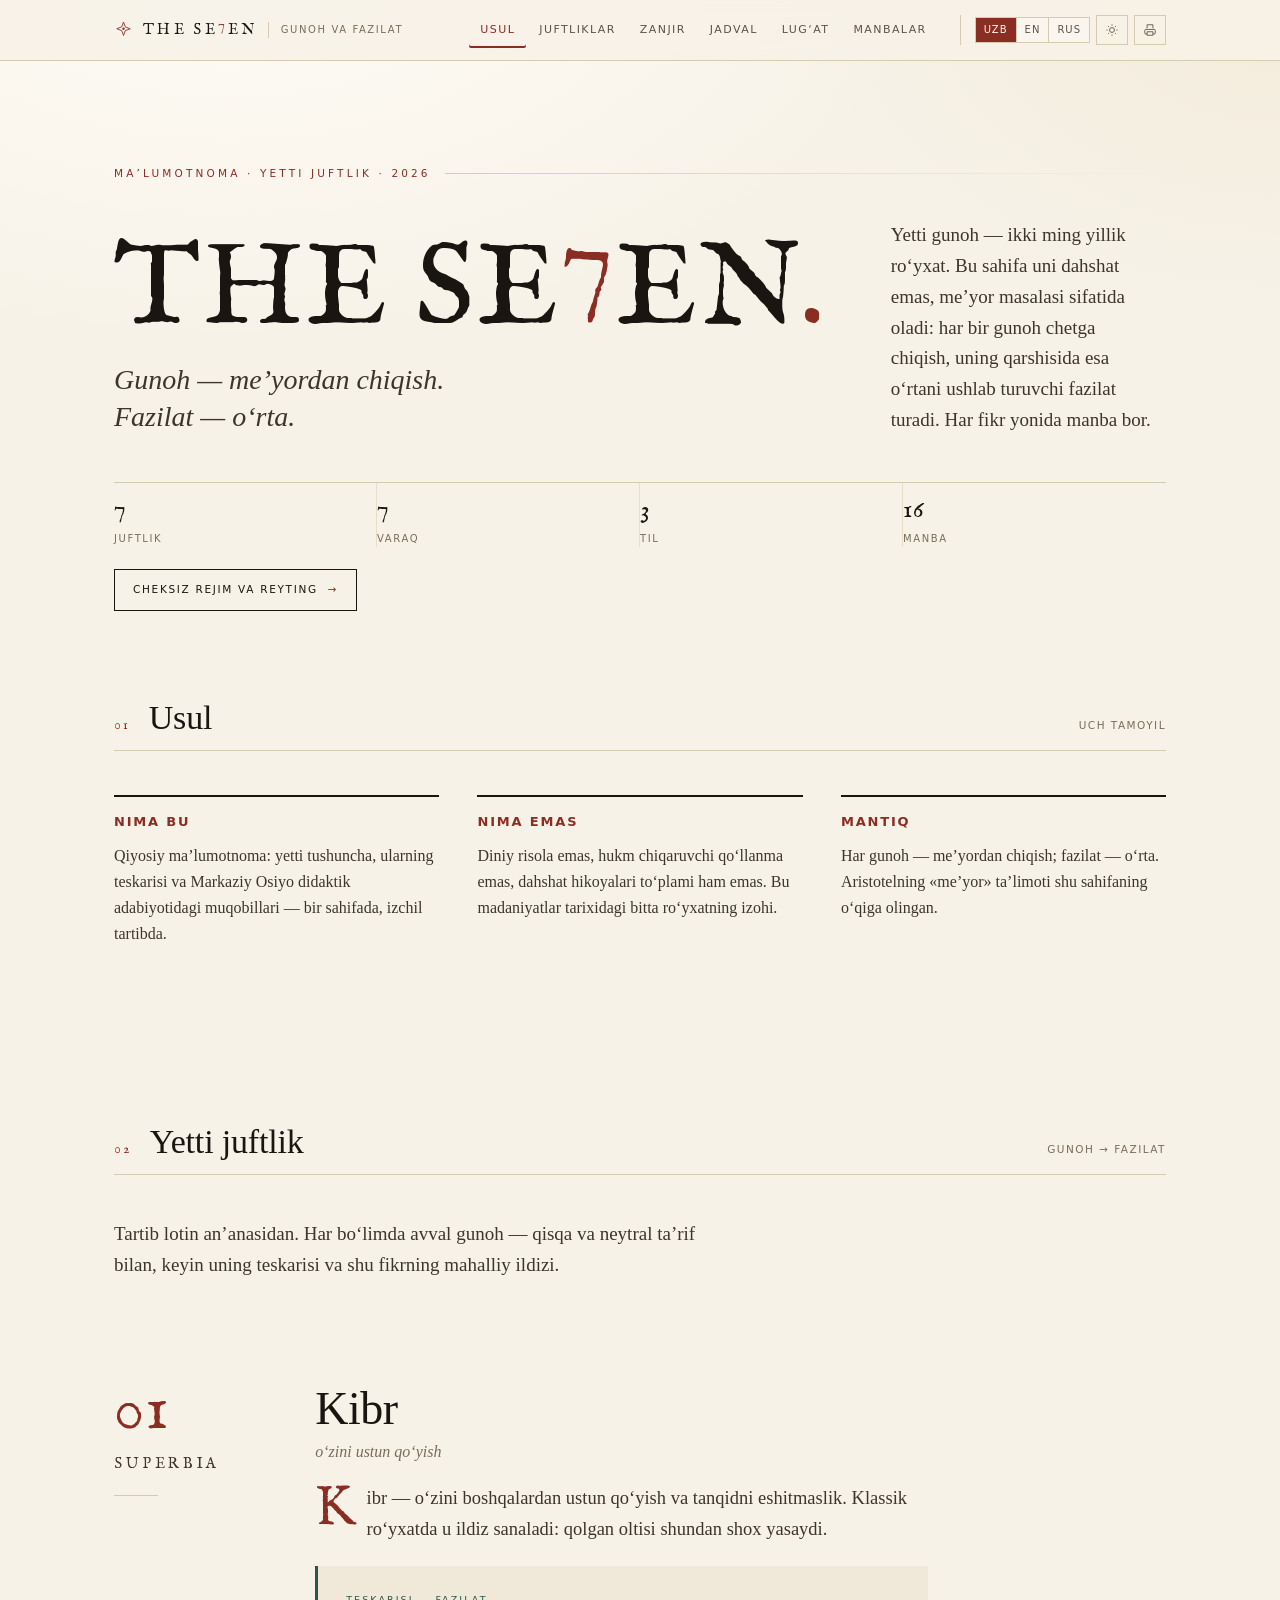
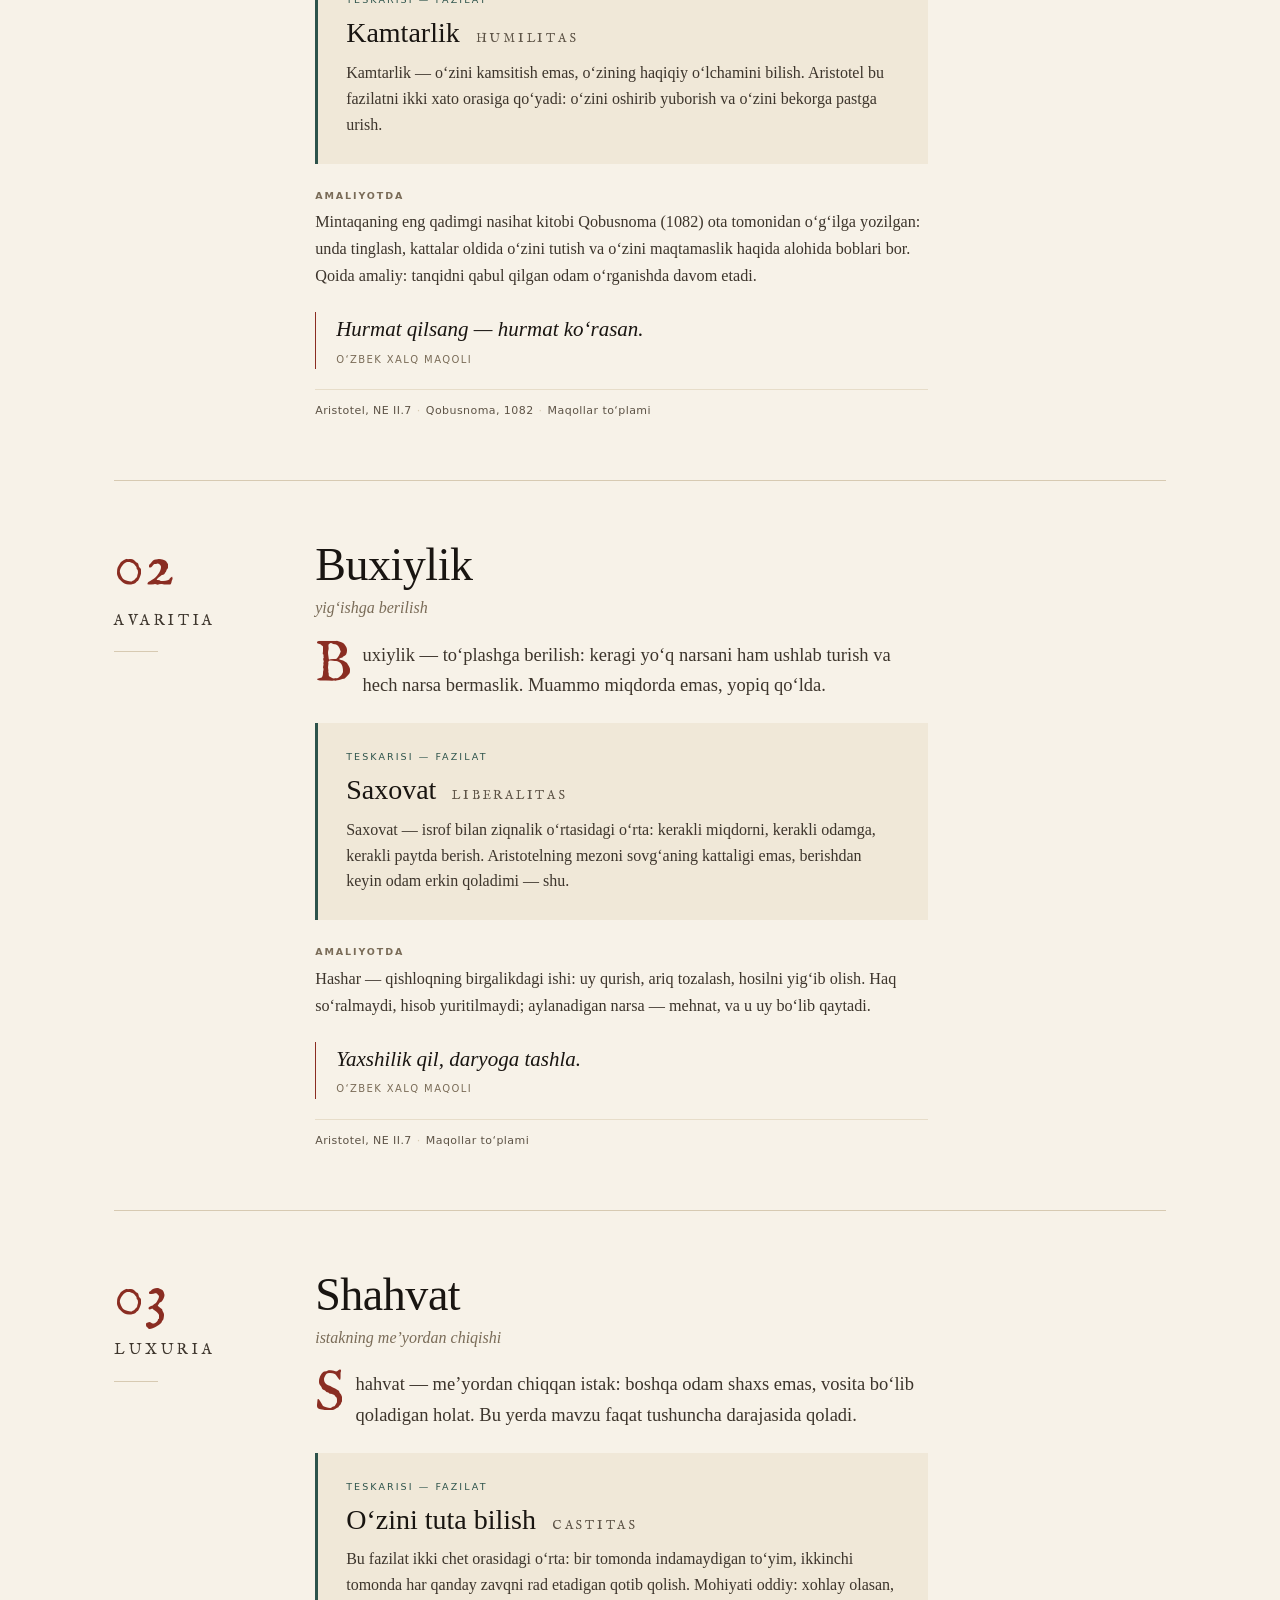
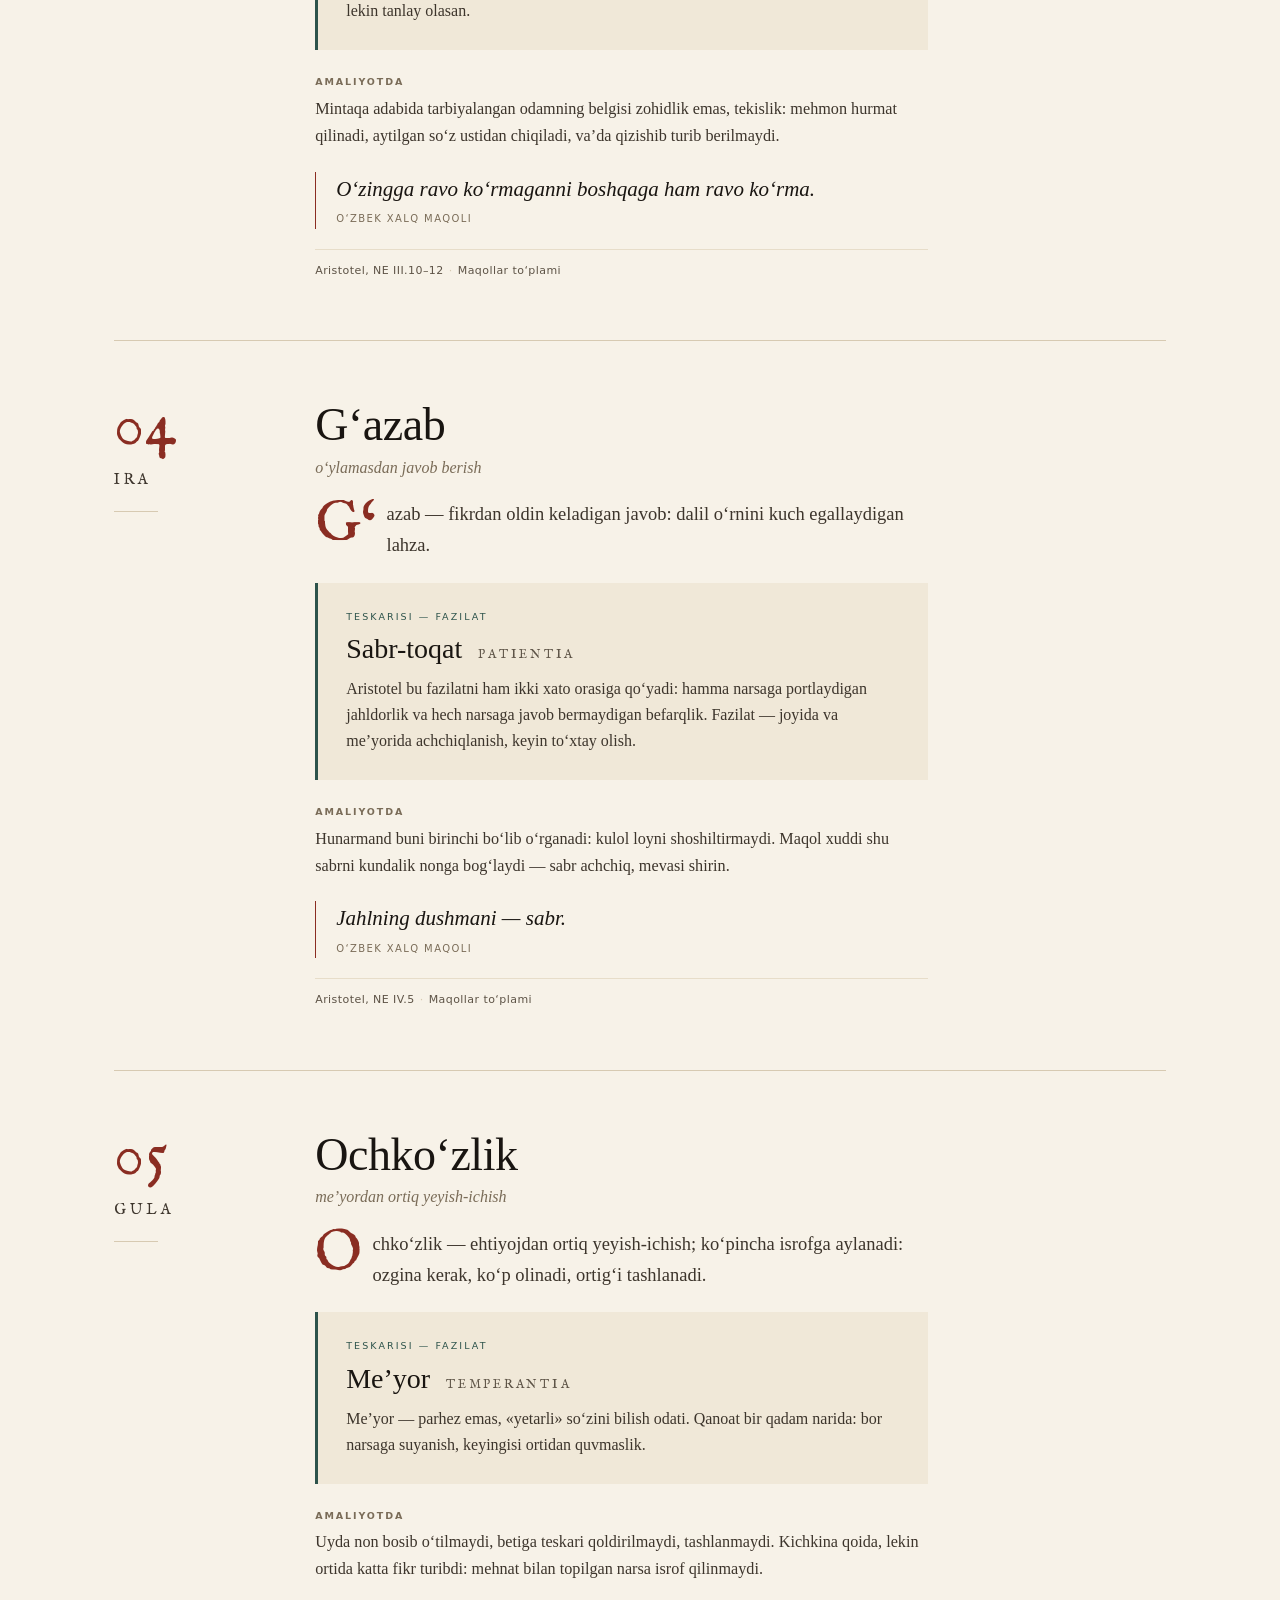
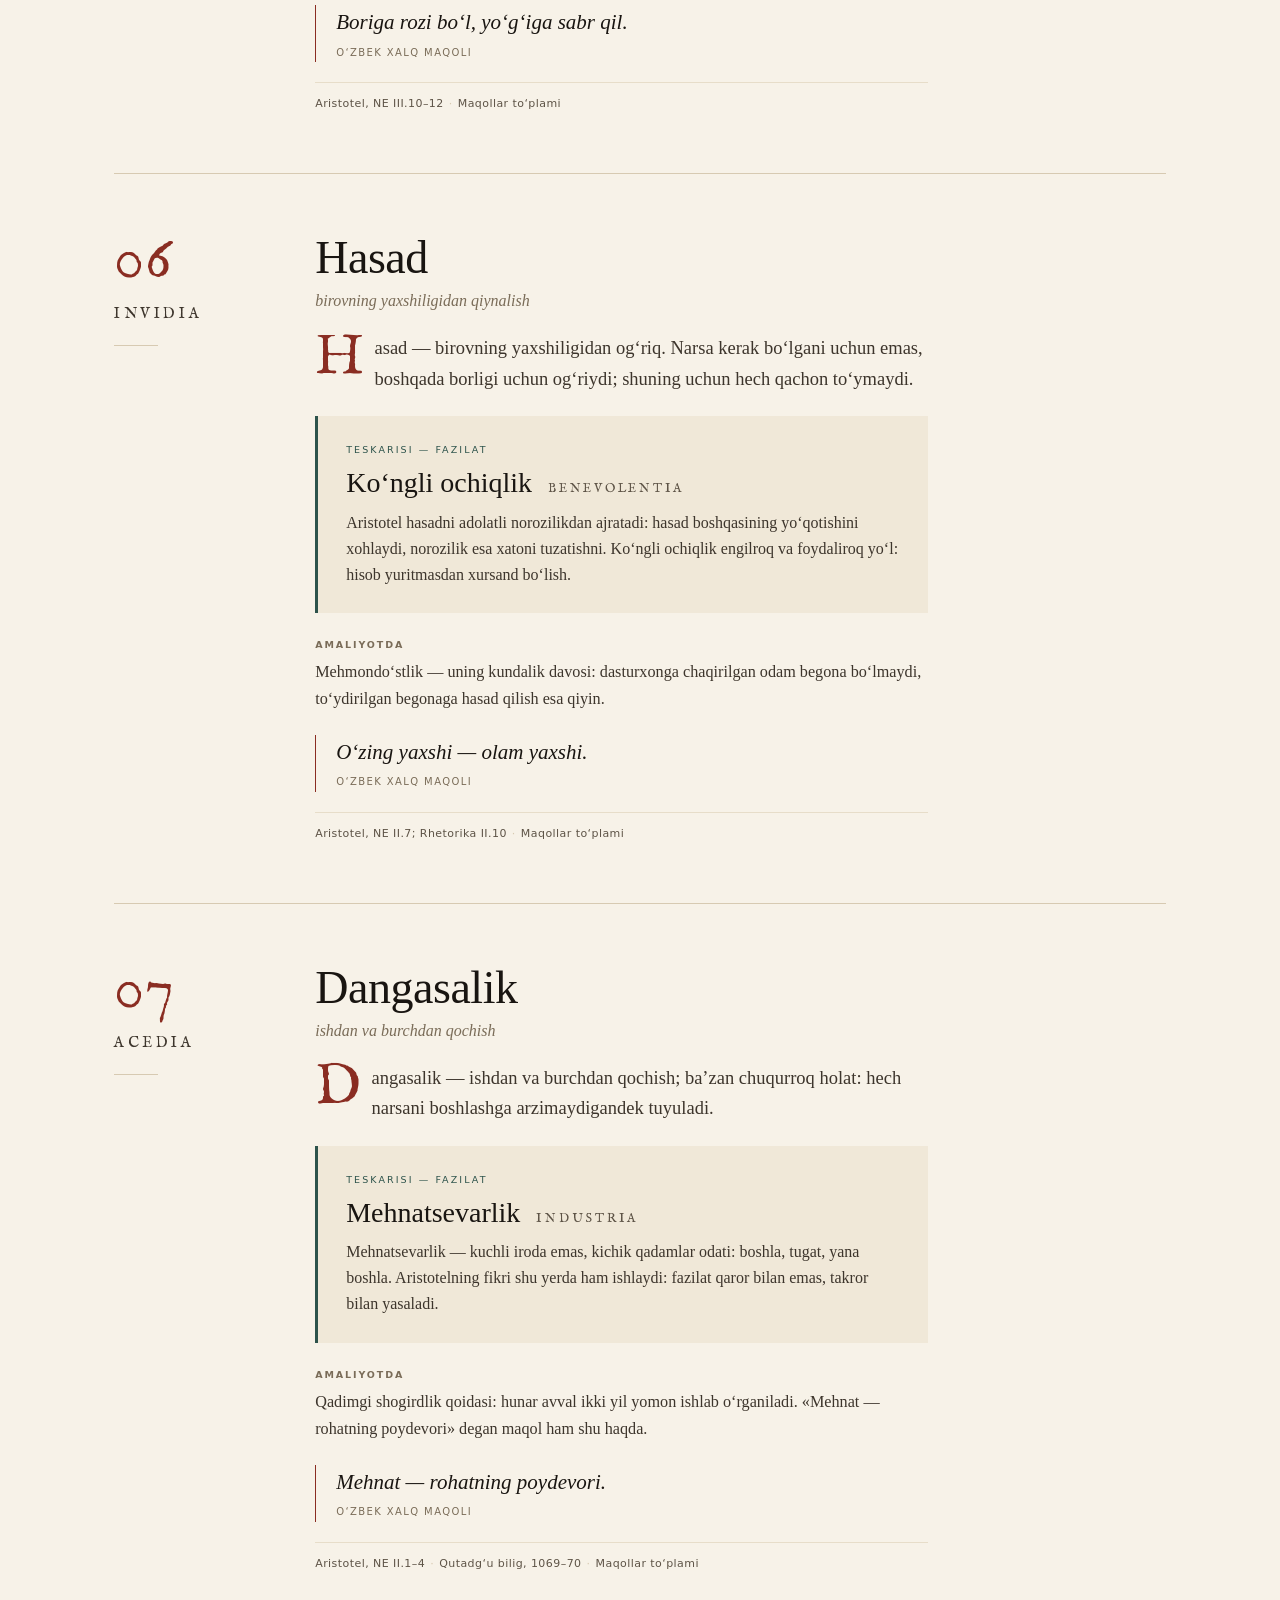
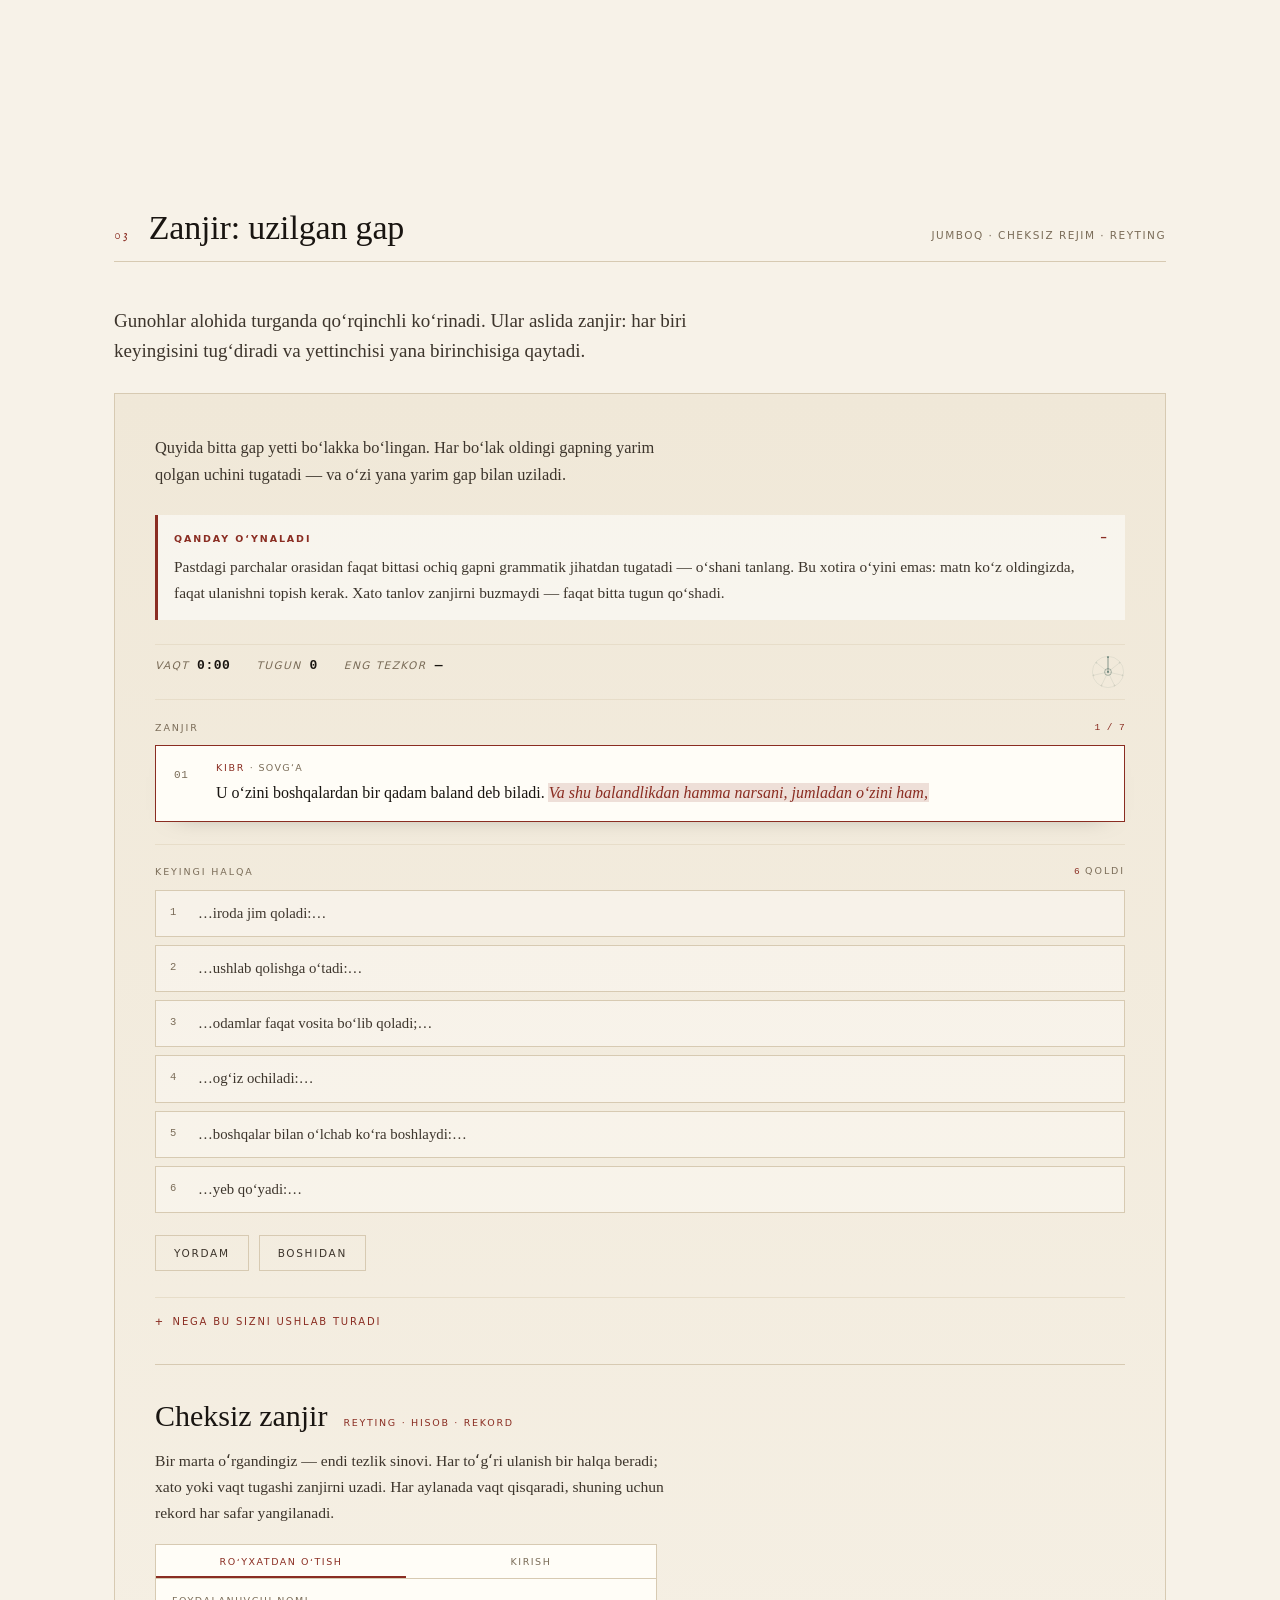
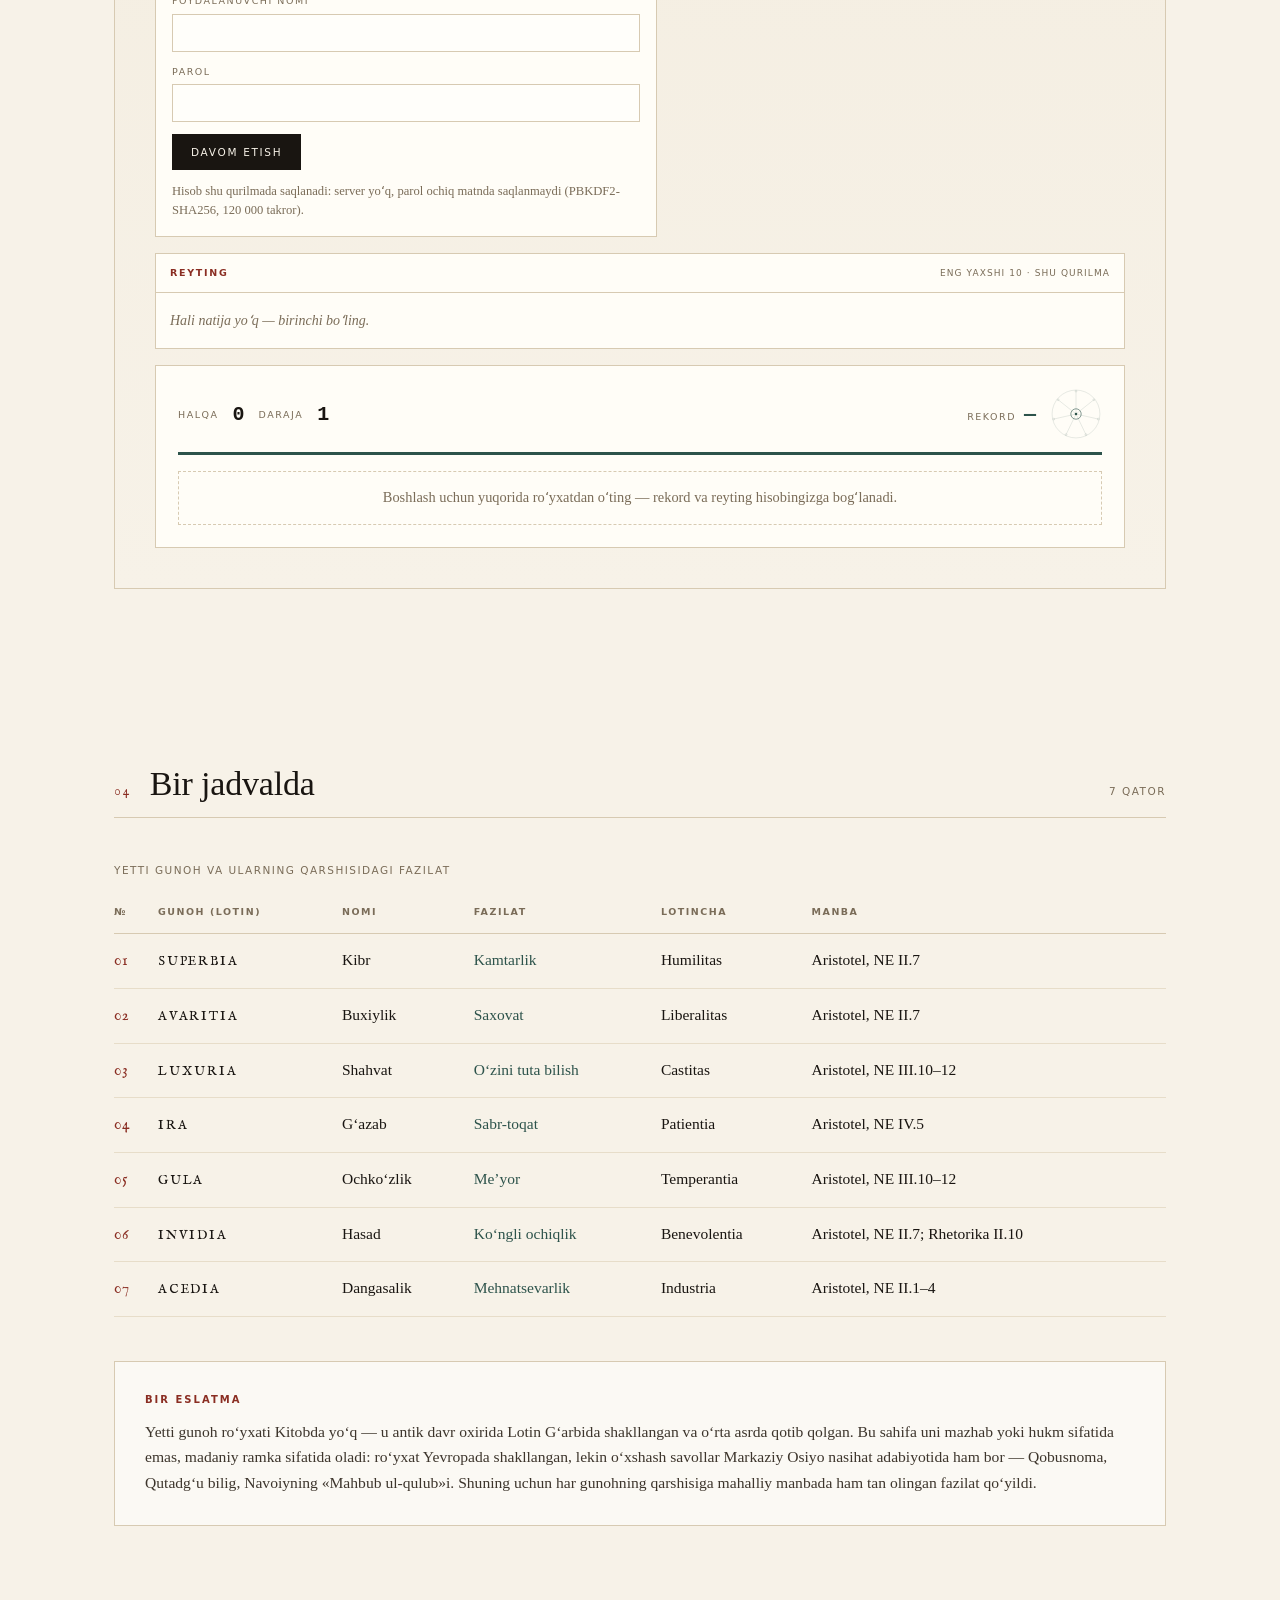
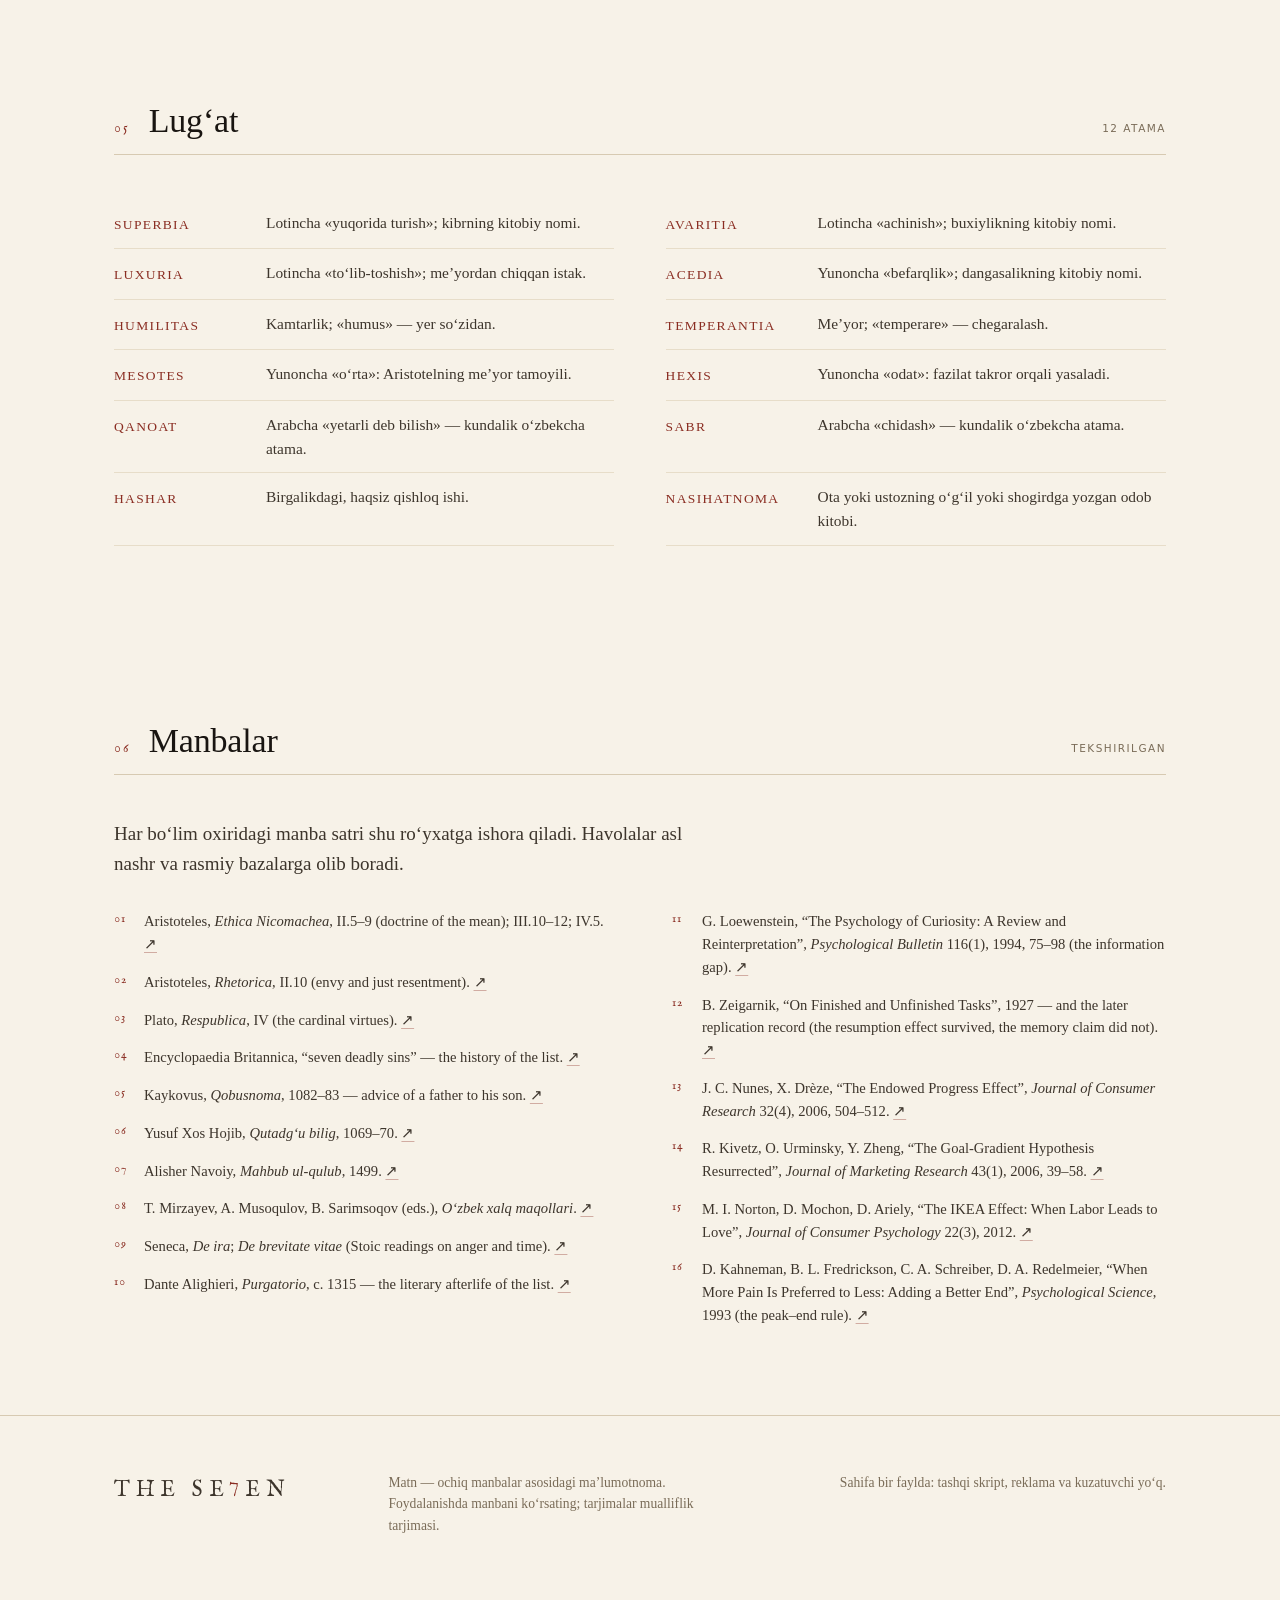
==== commit ca52d87c: "nav hint names the endless mode and the rating" ====
--- a/index.html
+++ b/index.html
@@ -761,7 +761,7 @@
     errName:"Nom 3–16 belgi: harflar, raqamlar, pastki chiziq.", errPass:"Parol kamida 4 belgi.",
     errTaken:"Bu nom allaqachon olingan.", errBad:"Nom yoki parol xato.", errBusy:"Tekshirilmoqda…"},
   b:{title:"Reyting", local:"eng yaxshi 10 · shu qurilma", empty:"Hali natija yoʻq — birinchi boʻling.", rank:"#", name:"ism", score:"halqa", level:"daraja", date:"sana"},
-  zanjir:{title:"Zanjir: uzilgan gap", hint:"jumboq · 7 halqa",
+  zanjir:{title:"Zanjir: uzilgan gap", hint:"jumboq · cheksiz rejim · reyting",
     lead:"Gunohlar alohida turganda qo‘rqinchli ko‘rinadi. Ular aslida zanjir: har biri keyingisini tug‘diradi va yettinchisi yana birinchisiga qaytadi.",
     intro:"Quyida bitta gap yetti bo‘lakka bo‘lingan. Har bo‘lak oldingi gapning yarim qolgan uchini tugatadi — va o‘zi yana yarim gap bilan uziladi.",
     howh:"Qanday o‘ynaladi",
@@ -900,7 +900,7 @@
     errName:"Name 3–16 characters: letters, digits, underscore.", errPass:"Password at least 4 characters.",
     errTaken:"That name is already taken.", errBad:"Wrong name or password.", errBusy:"Checking…"},
   b:{title:"Rating", local:"top 10 · this device", empty:"No results yet — be the first.", rank:"#", name:"name", score:"links", level:"level", date:"date"},
-  zanjir:{title:"The Chain: a broken sentence", hint:"puzzle · 7 links",
+  zanjir:{title:"The Chain: a broken sentence", hint:"puzzle · endless run · rating",
     lead:"Seen one at a time, the vices look monstrous. In fact they are a chain: each one produces the next, and the seventh returns to the first.",
     intro:"Below, one sentence has been cut into seven pieces. Each piece finishes the half-sentence the one before it left hanging — and leaves a new half-sentence open.",
     howh:"How to play",
@@ -1039,7 +1039,7 @@
     errName:"Имя 3–16 символов: буквы, цифры, подчёркивание.", errPass:"Пароль не короче 4 символов.",
     errTaken:"Это имя уже занято.", errBad:"Неверное имя или пароль.", errBusy:"Проверяем…"},
   b:{title:"Рейтинг", local:"топ-10 · это устройство", empty:"Результатов пока нет — станьте первым.", rank:"#", name:"имя", score:"звенья", level:"уровень", date:"дата"},
-  zanjir:{title:"Цепь: разорванная фраза", hint:"головоломка · 7 звеньев",
+  zanjir:{title:"Цепь: разорванная фраза", hint:"головоломка · бесконечный режим · рейтинг",
     lead:"Пороки, взятые по отдельности, выглядят чудовищами. На деле они — цепь: каждый порождает следующий, а седьмой возвращается к первому.",
     intro:"Ниже одно предложение разрезано на семь частей. Каждая часть заканчивает половину фразы, оставленную предыдущей, — и сама оставляет новую половину открытой.",
     howh:"Как играть",
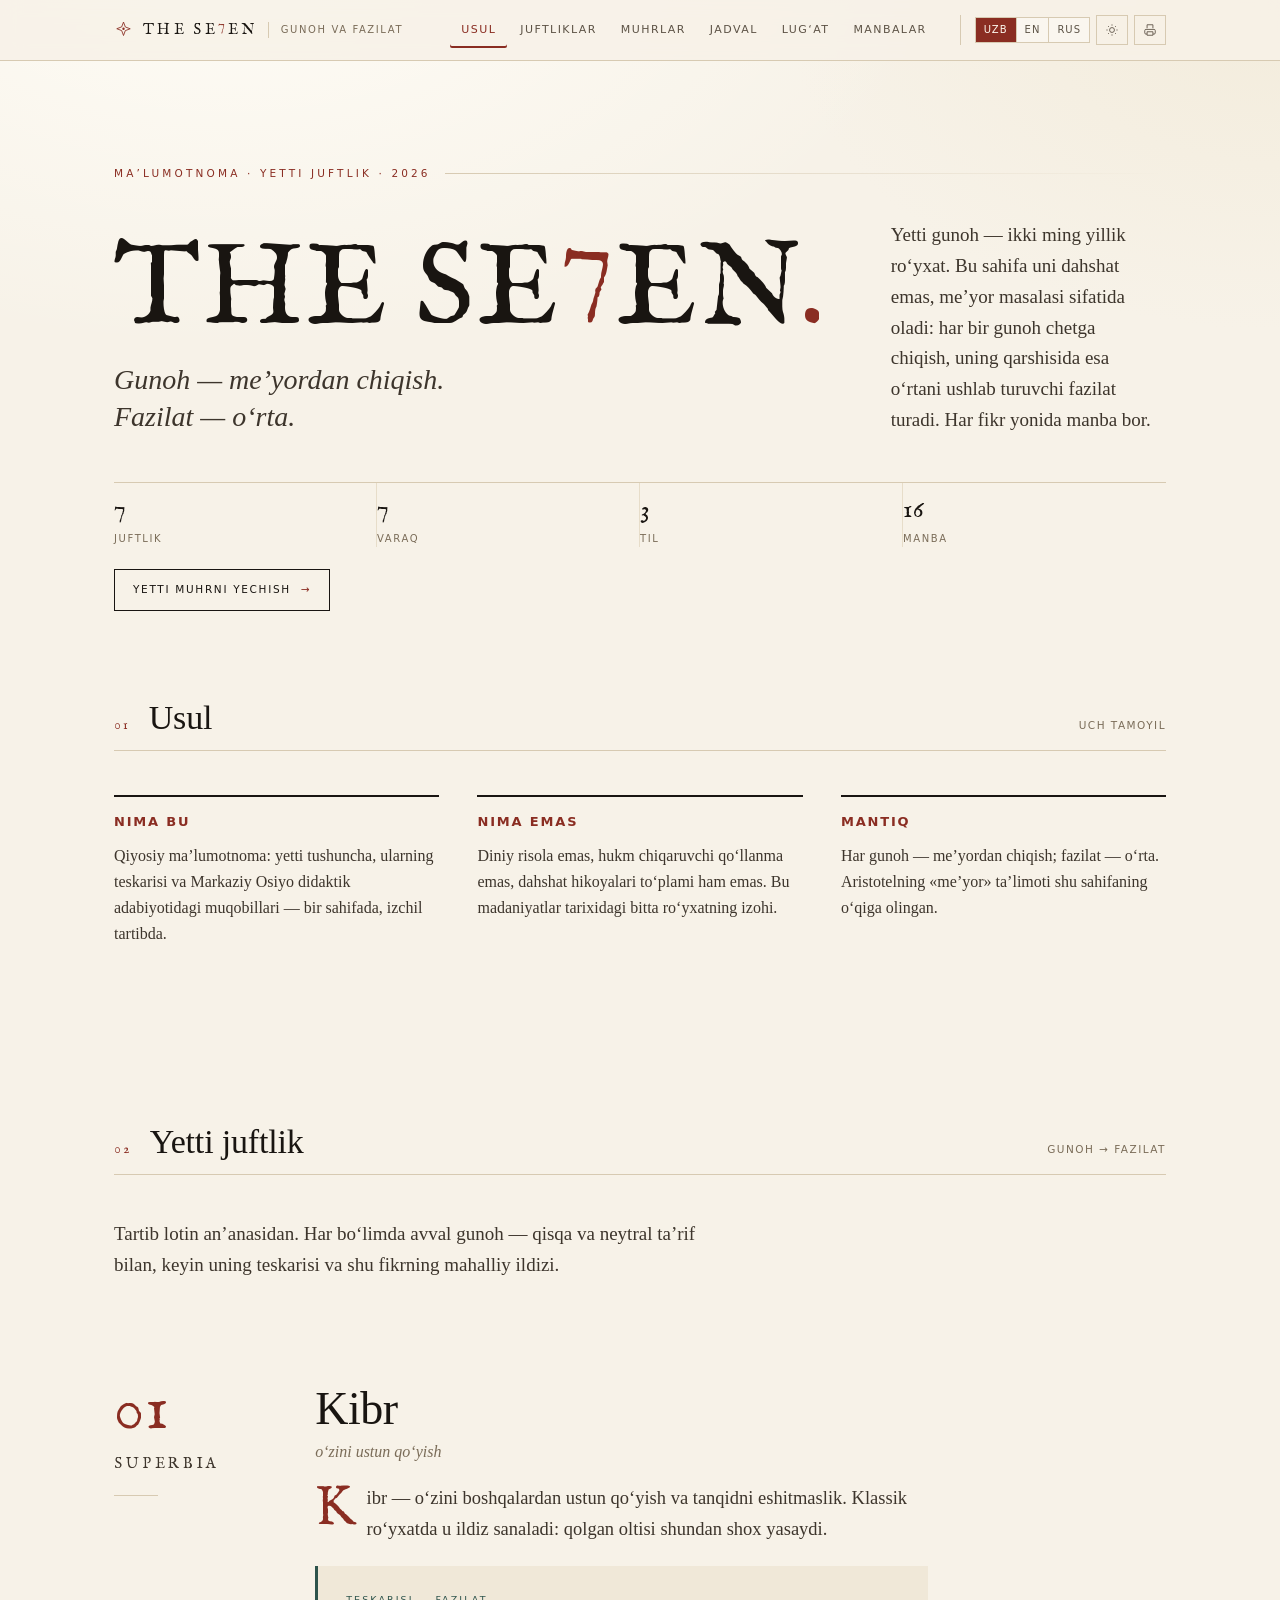
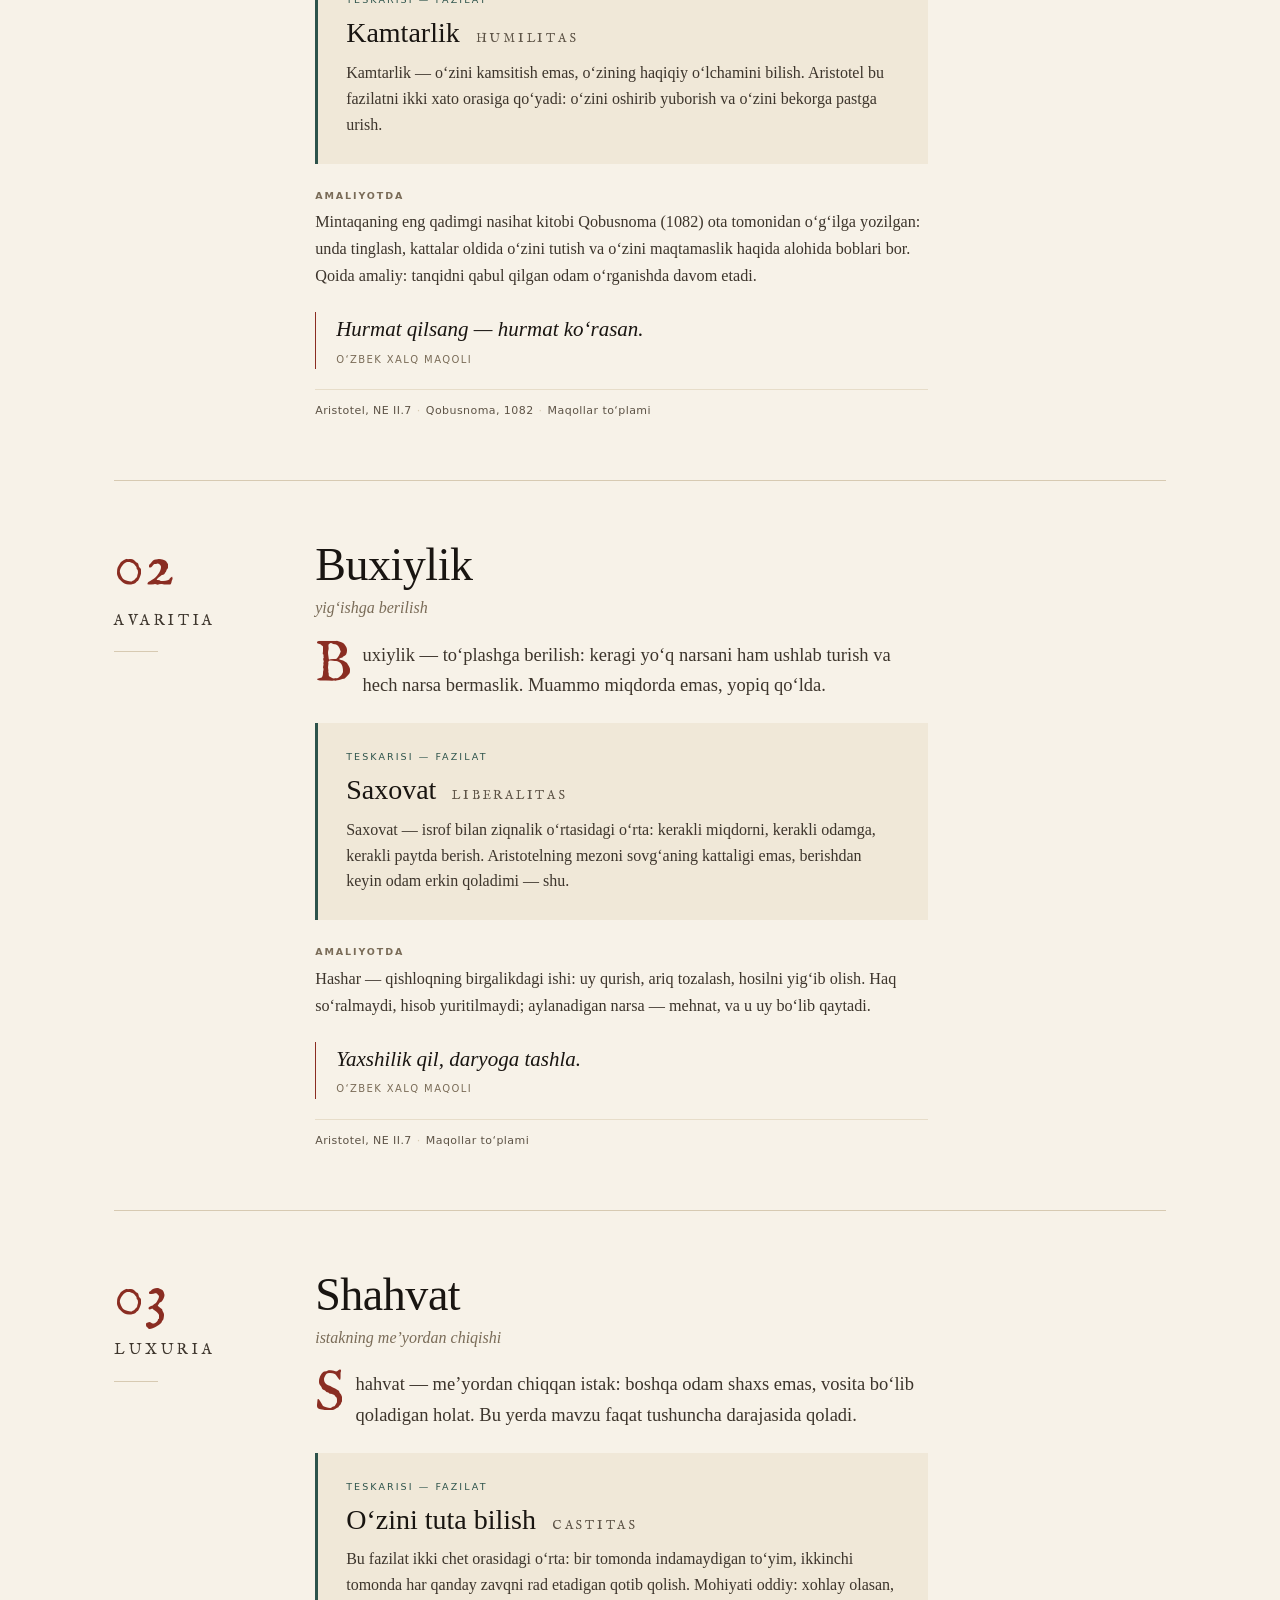
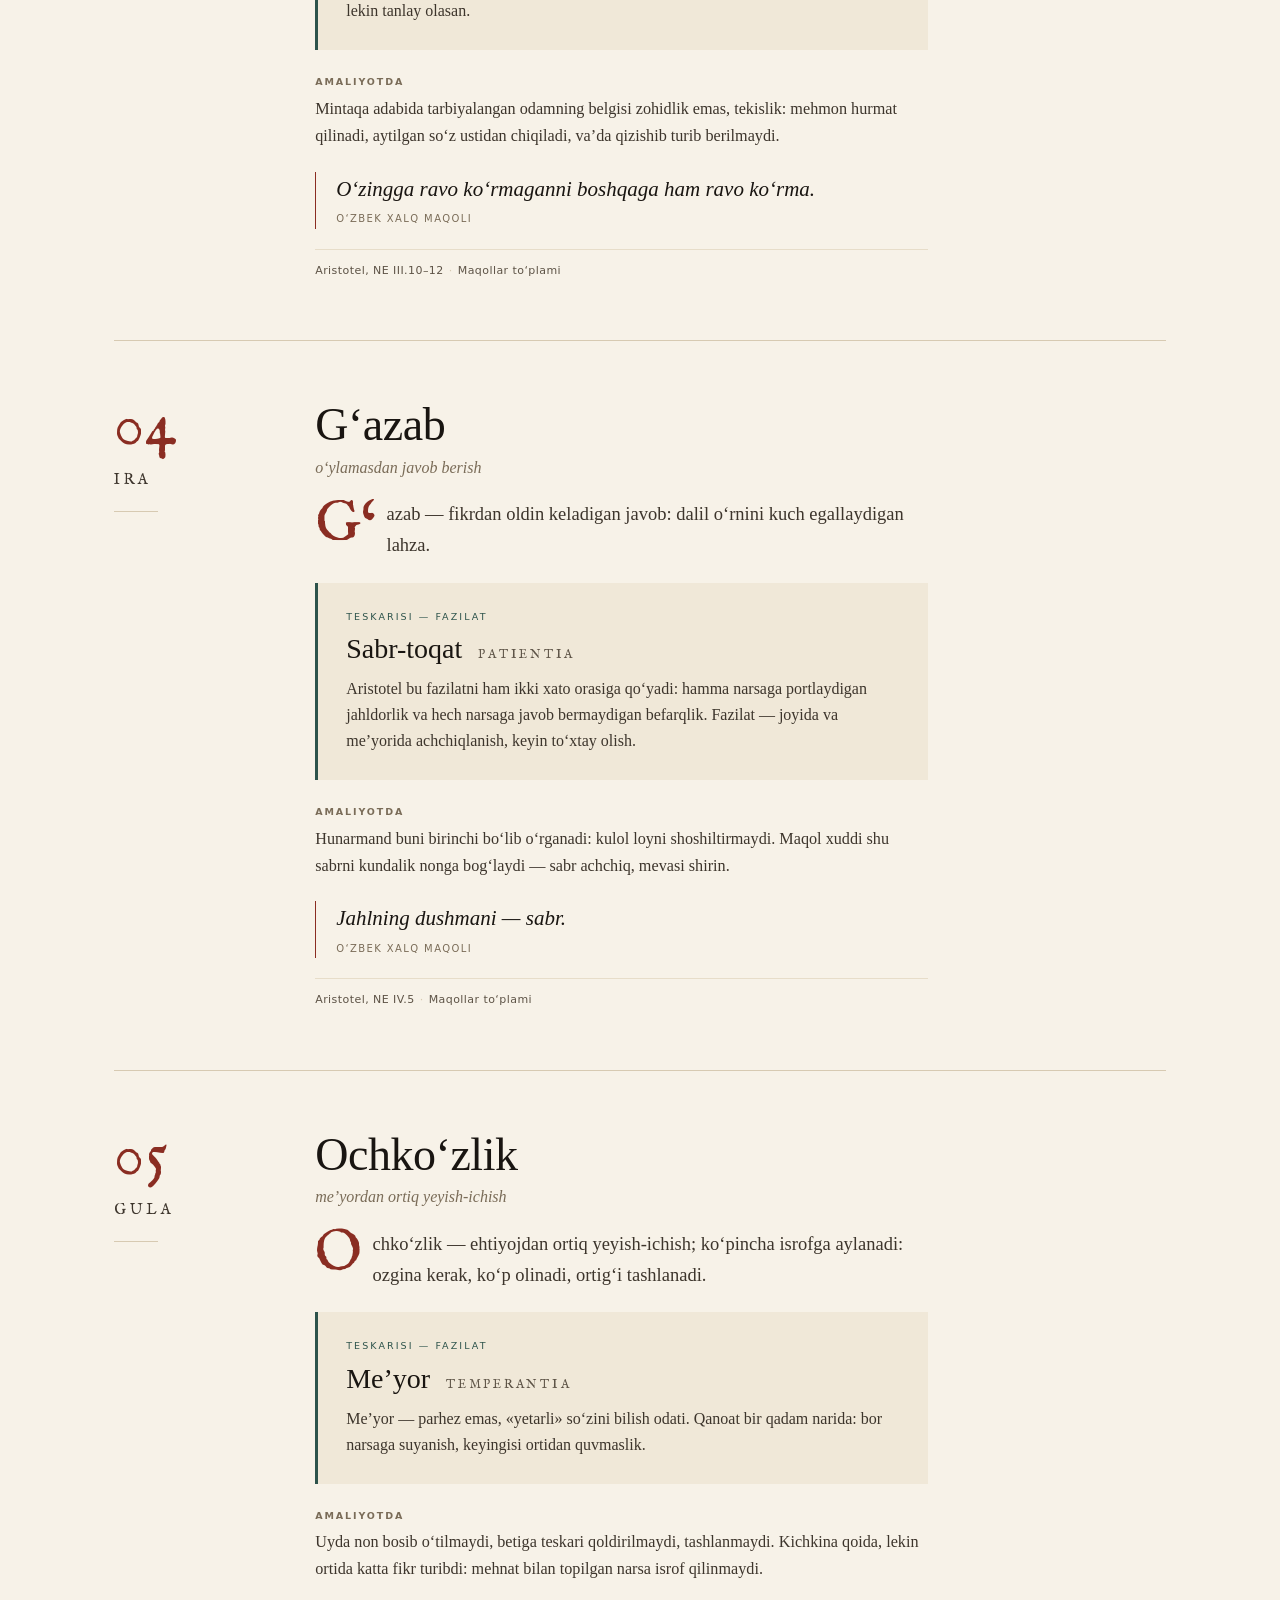
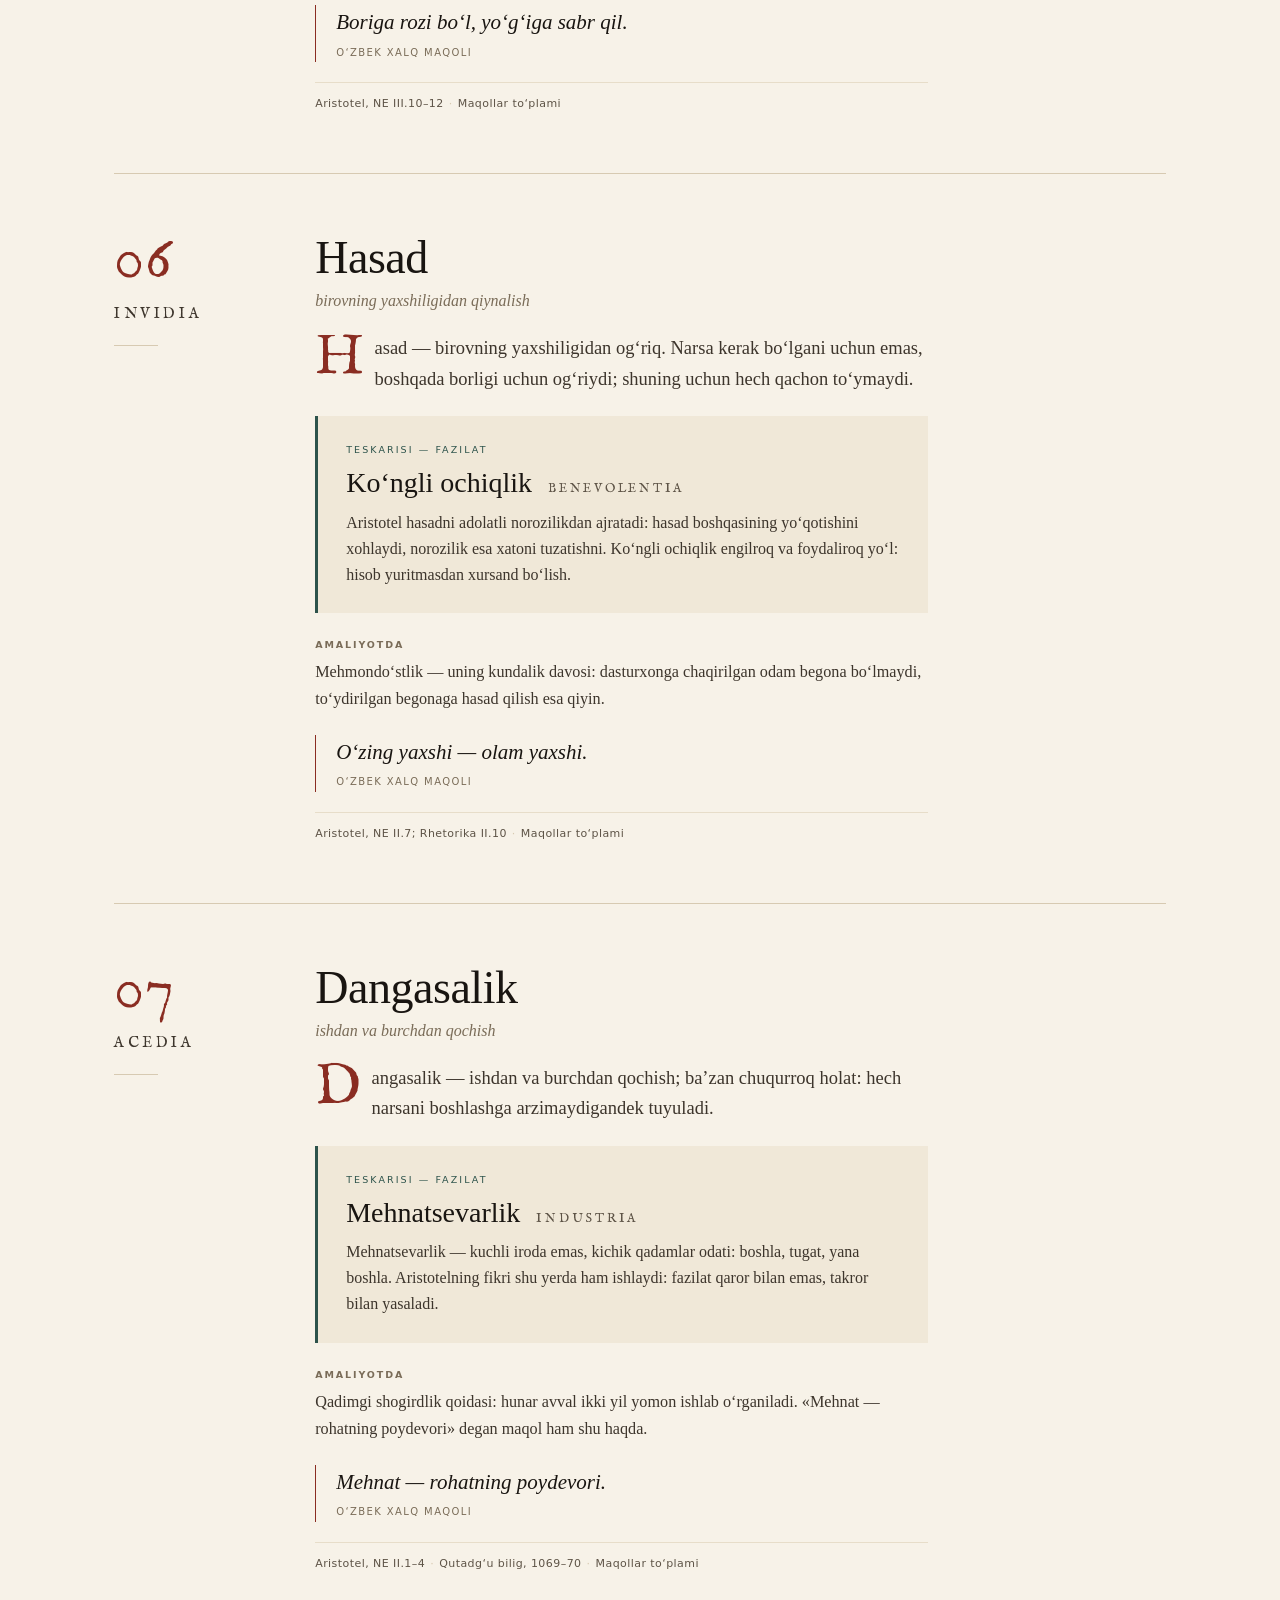
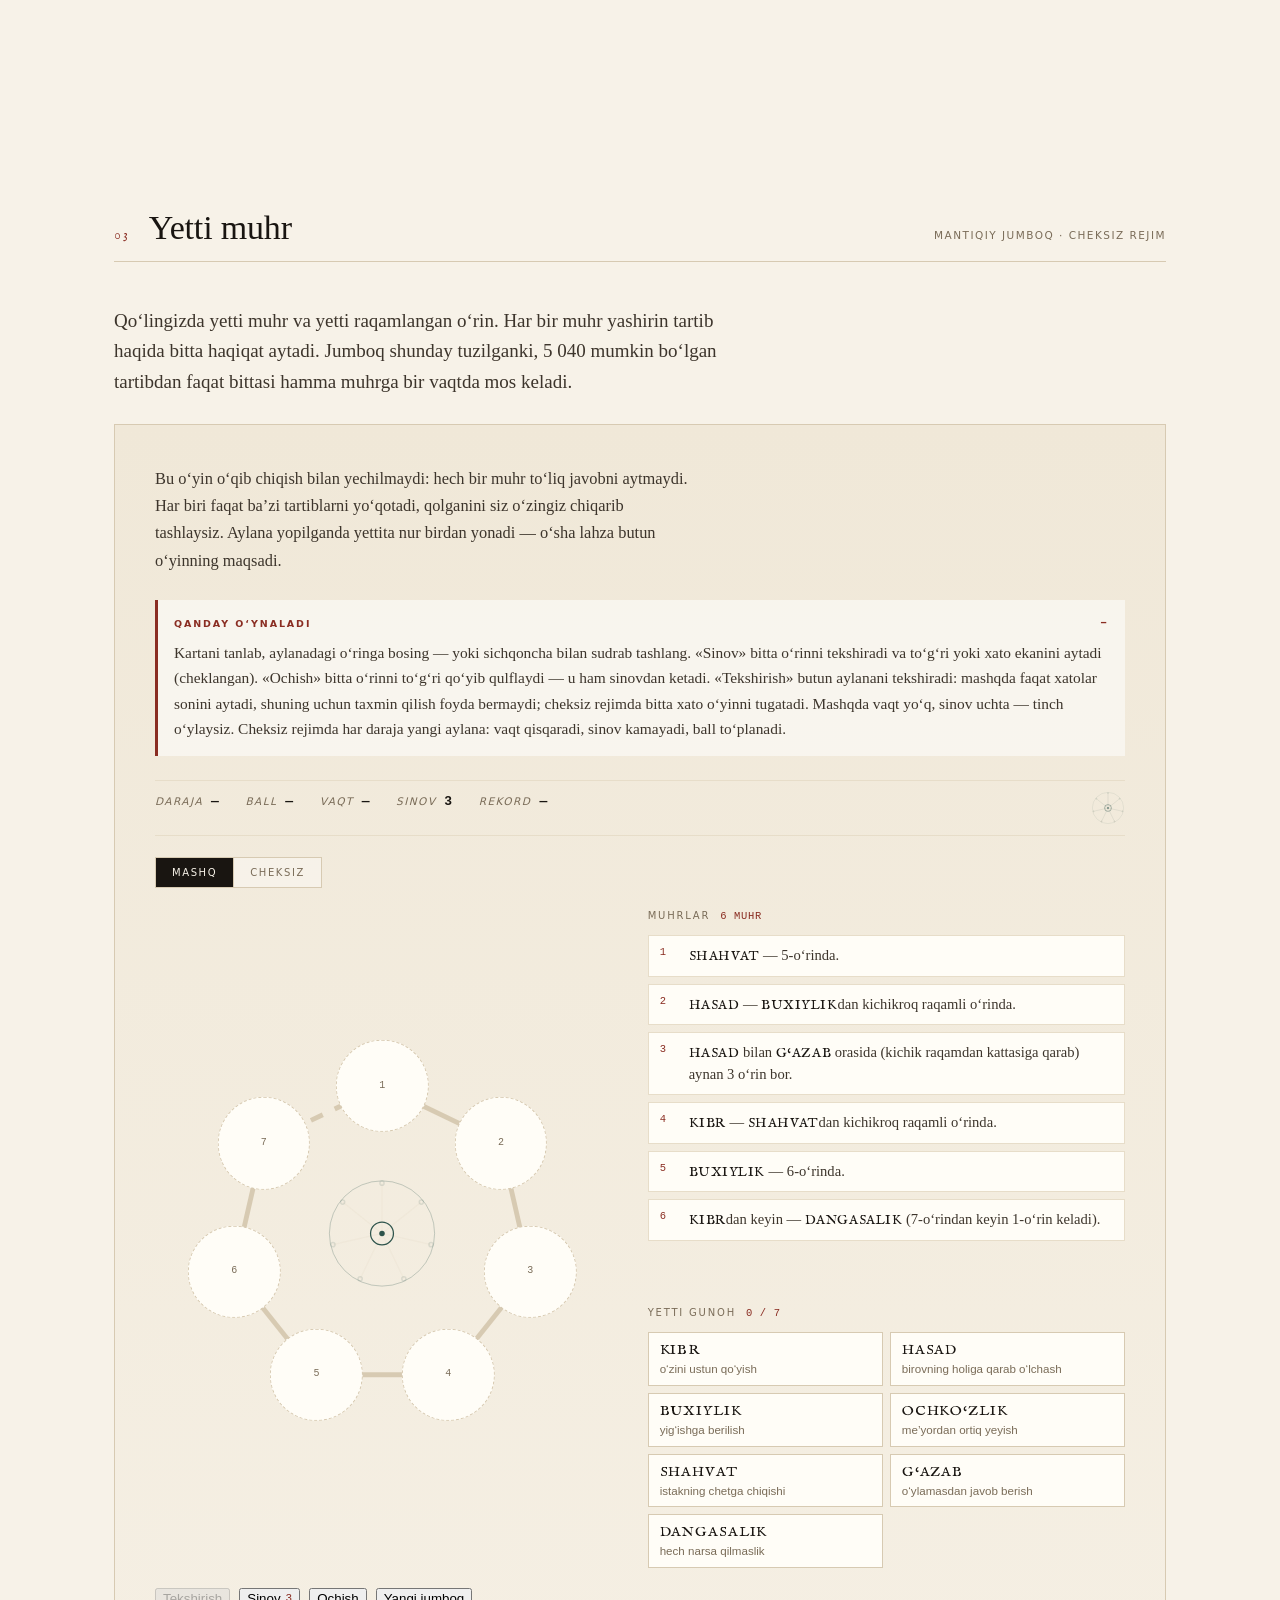
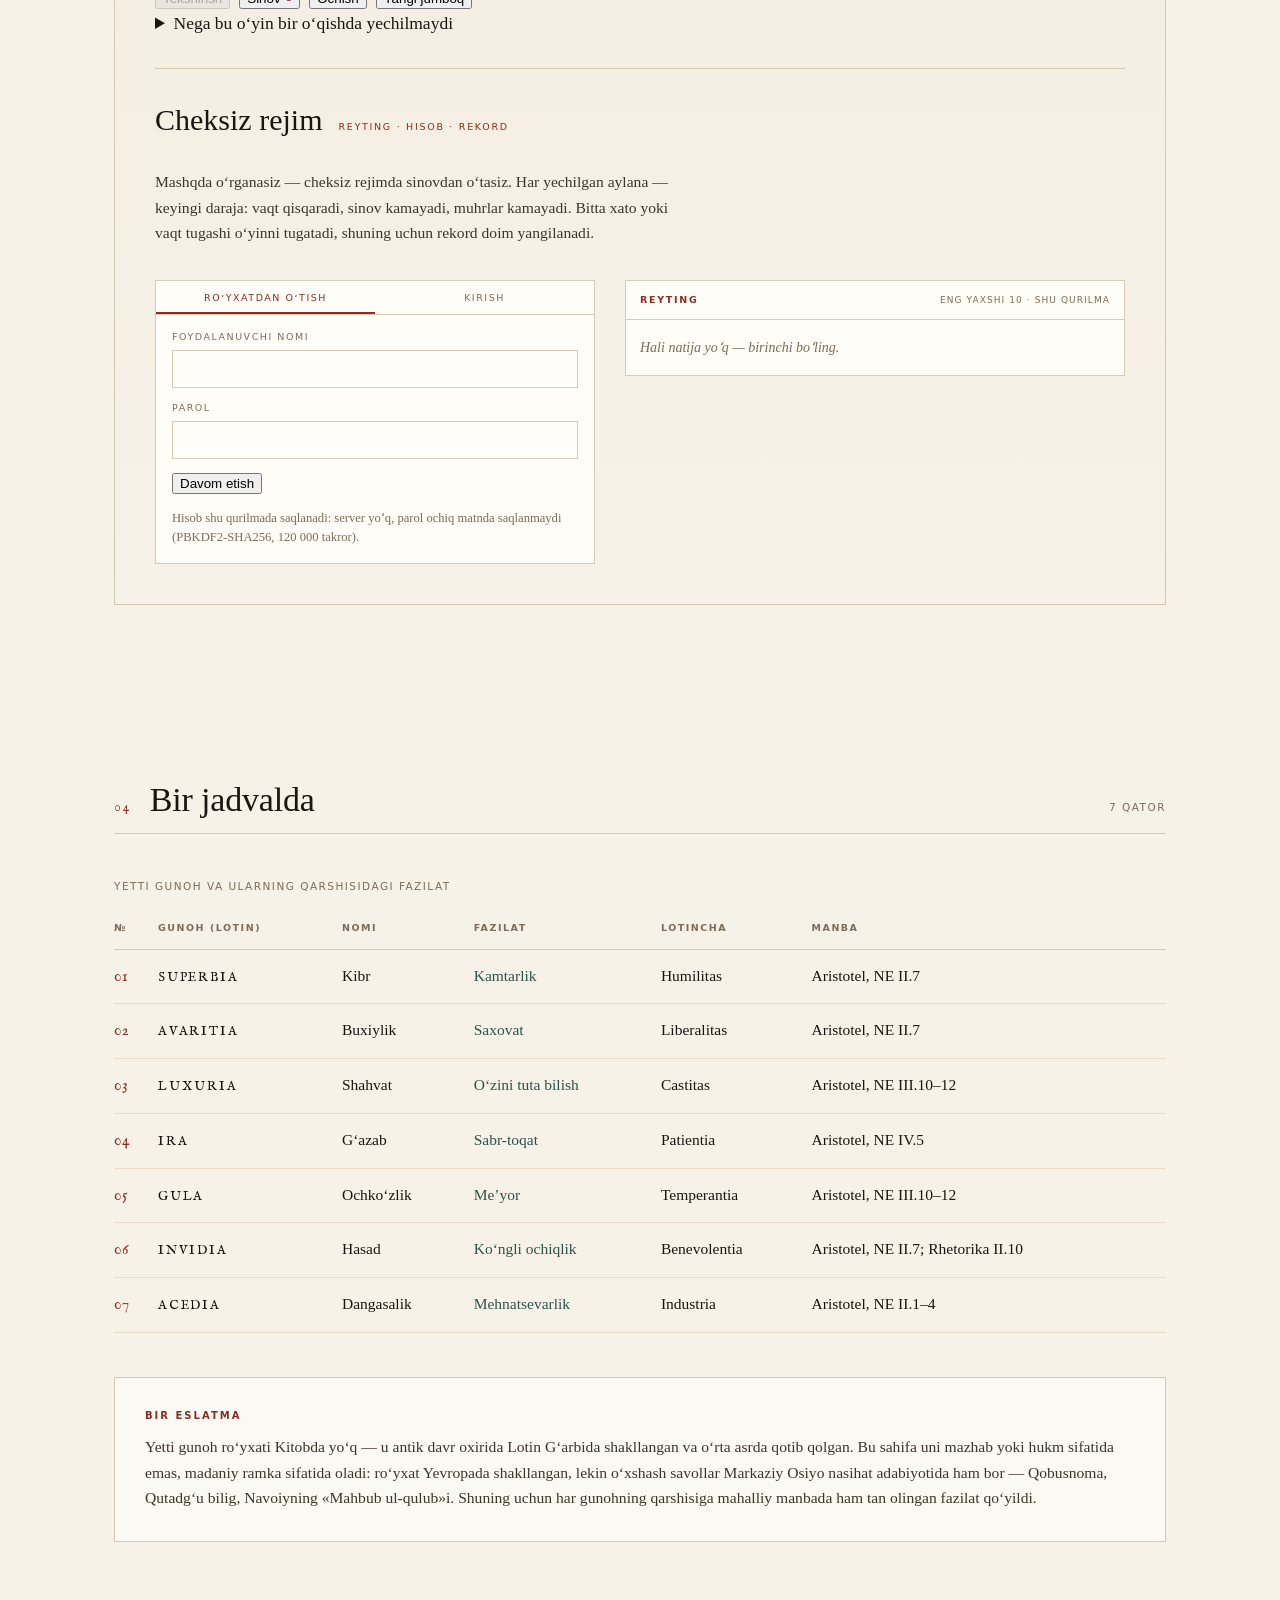
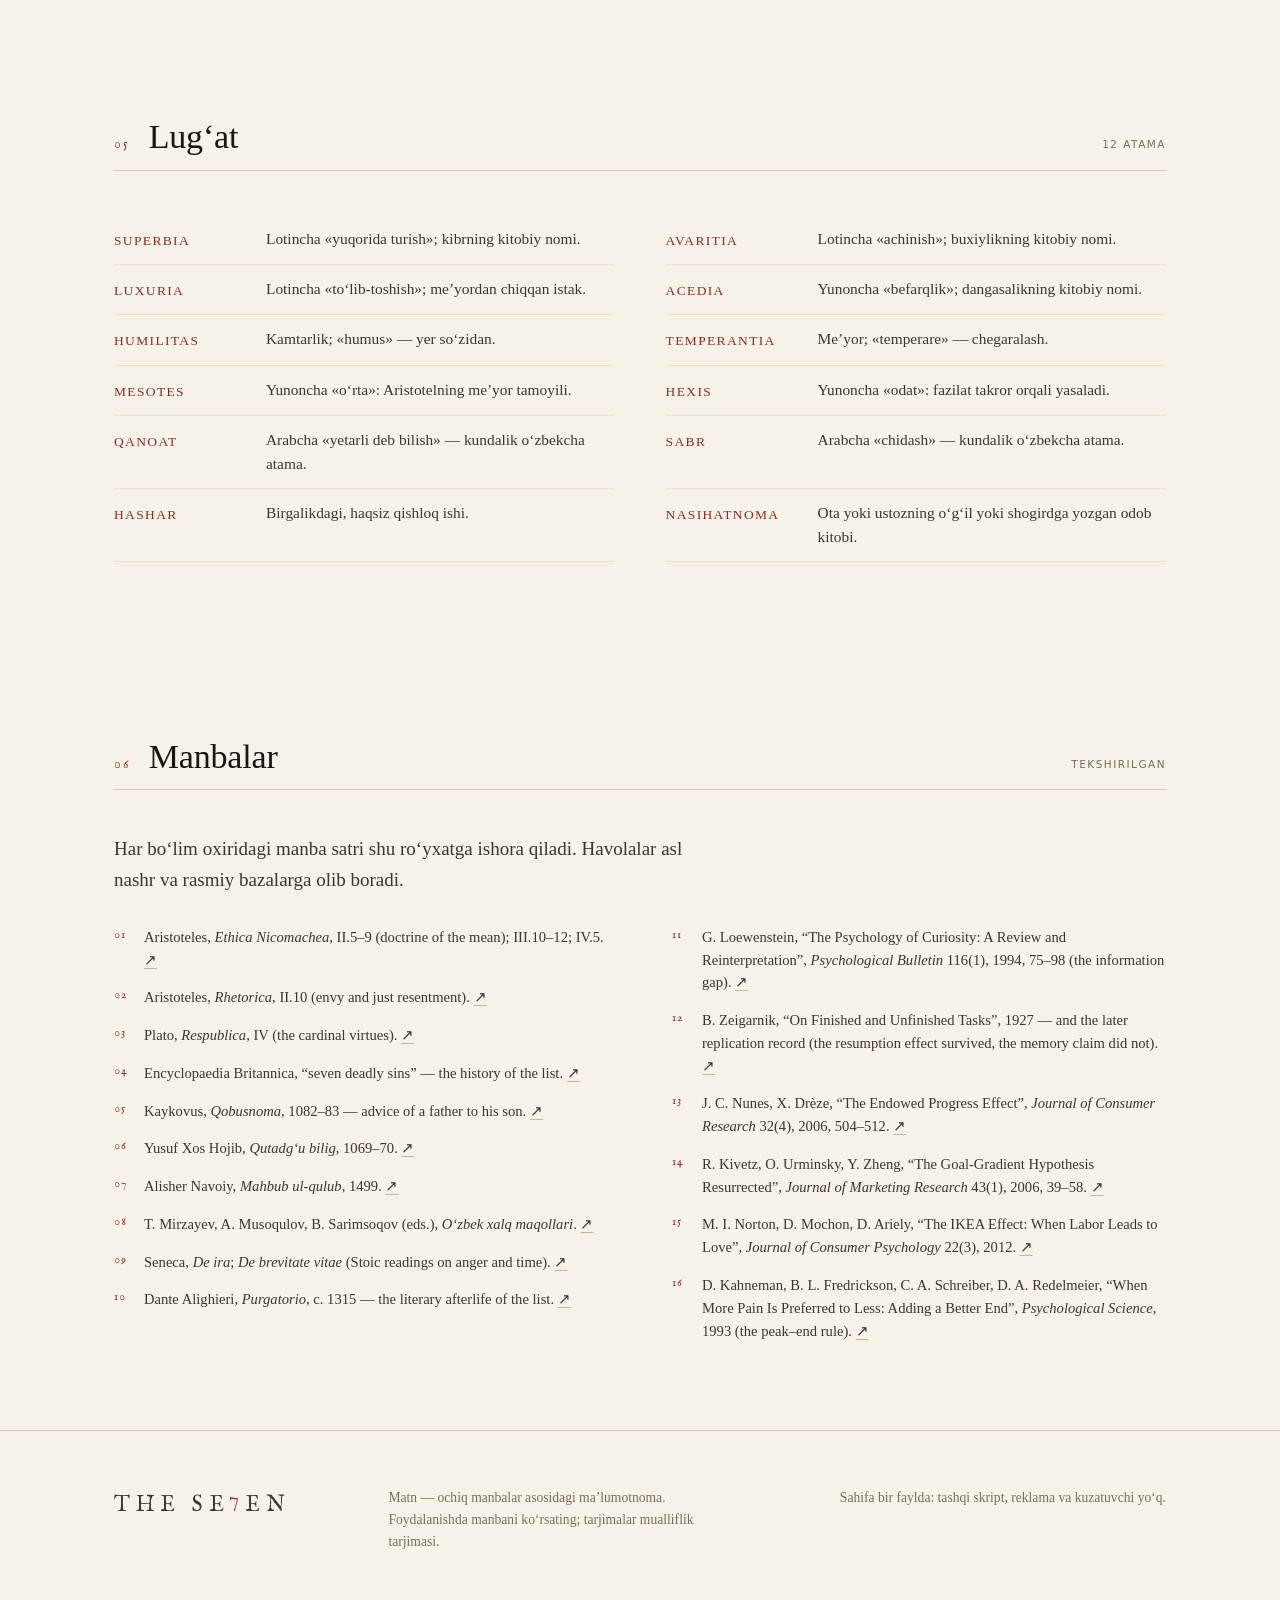
==== commit cf670cab: "Yetti muhr: the chain is replaced by a generated logic board Seven vices, seven numbered seats, seve" ====
--- a/index.html
+++ b/index.html
@@ -13,10 +13,10 @@
 })();
 </script>
 <title>The Se7en — gunoh va fazilat</title>
-<meta name="description" content="Yetti gunoh va ularning teskarisi — yetti fazilat. Me'yor haqidagi ma'lumotnoma: Aristotel, Qobusnoma, Qutadg'u bilig, xalq maqollari. UZB · EN · RUS.">
+<meta name="description" content="Yetti gunoh va ularning teskarisi — yetti fazilat, va yetti muhrli mantiqiy o‘yin: 5 040 tartibdan faqat bittasi to‘g‘ri. Manbali ma’lumotnoma: Aristotel, Qobusnoma, Qutadg‘u bilig, xalq maqollari. UZB · EN · RUS.">
 <meta name="color-scheme" content="light dark">
 <meta property="og:title" content="The Se7en — gunoh va fazilat">
-<meta property="og:description" content="Yetti juftlik, yetti qulf va bitta zanjir. Manbali, neytral ma'lumotnoma.">
+<meta property="og:description" content="Yetti juftlik va yetti muhr: mantiqiy o‘yin. Manbali, neytral ma’lumotnoma.">
 <meta property="og:type" content="article">
 <style>
 @font-face{
@@ -180,79 +180,92 @@
 .pz-mini svg{width:34px; height:34px; color:var(--green)}
 .pz-mini .ray{opacity:.16; transition:opacity .45s ease}
 .pz-mini .ray.on{opacity:1}
-/* ── the chain: one continuous linked text ─────────────────── */
-.pz-chain{list-style:none; margin:0; padding:0}
-.link{position:relative; display:grid; grid-template-columns:30px 1fr; gap:12px; padding:15px 18px;
-  border:1px solid var(--rule-2); background:var(--surface); transition:border-color .3s, box-shadow .3s}
-.link .n{font-family:var(--mono); font-size:11px; letter-spacing:.06em; color:var(--muted); padding-top:5px}
-.link .body{font-size:16px; line-height:1.56; color:var(--ink); margin:0}
-.link .nm{display:block; font-family:var(--sans); font-size:9.5px; letter-spacing:.18em; text-transform:uppercase; color:var(--accent); margin-bottom:5px}
-.link .nm em{font-style:normal; color:var(--muted); letter-spacing:.14em}
-.link .fit{color:var(--green)}                    /* the fragment that answers the dangling end before it */
-.link .gap{color:var(--accent); font-style:italic} /* the sentence left hanging: the open loop */
-.link.open{border-color:var(--accent); box-shadow:0 10px 26px -22px var(--shadow)}
-.link.open .gap{background:var(--sel); box-shadow:0 0 0 1px var(--sel)}
-.link.done{border-color:var(--green); background:var(--locked-wash)}
-.link.done .gap{background:none; box-shadow:none; color:var(--ink-2); font-style:normal}
-.link.fresh{animation:linkIn .55s cubic-bezier(.2,.7,.3,1) both}
-@keyframes linkIn{from{opacity:0; transform:translateY(10px) scale(.995)}to{opacity:1; transform:none}}
-.join{height:26px; display:grid; place-items:center; color:var(--green); position:relative}
-.join svg{width:44px; height:26px; opacity:.55}
-.join.on svg{opacity:1; animation:ringPulse 1.1s ease}
-@keyframes ringPulse{0%{transform:scale(.6)}55%{transform:scale(1.12)}100%{transform:scale(1)}}
-.pz-ask.gone{display:none}
-.pz-actions.won{display:none}
-.pz-loop{margin:0 0 18px; font-size:15.6px; line-height:1.55; color:var(--ink-2)}
-.pz-loop b{display:block; font-family:var(--sans); font-size:9.5px; letter-spacing:.18em; text-transform:uppercase; color:var(--green); font-weight:600; margin-bottom:5px}
-.pz-loop q{quotes:"«" "»"; font-style:italic; color:var(--ink)}
-.pz-seam{margin:16px 0 0; display:none; font-size:14.4px; line-height:1.55; color:var(--ink-2)}
-.pz-seam.on{display:block; padding:11px 14px; border-left:2px solid var(--green); background:var(--locked-wash); animation:fade .5s ease}
-.pz-seam b{font-family:var(--sans); font-size:9.5px; letter-spacing:.2em; text-transform:uppercase; color:var(--green); font-weight:600; margin-right:8px}
-.pz-seam q{quotes:"«" "»"; font-style:italic; color:var(--ink)}
-.pz-seam .arw{color:var(--green); margin:0 3px}
-@keyframes fade{from{opacity:0; transform:translateY(6px)}to{opacity:1; transform:none}}
-/* the open clause breathes, gently, while it waits to be finished */
-@media (prefers-reduced-motion:no-preference){
-  .link.open .gap{animation:breathe 2.6s ease-in-out infinite}
-}
-@keyframes breathe{0%,100%{box-shadow:0 0 0 1px var(--sel)}50%{box-shadow:0 0 0 3px var(--sel)}}
-.pz-ask{margin-top:22px; padding-top:18px; border-top:1px solid var(--rule-2)}
-.pz-col-t{font-family:var(--sans); font-size:9.5px; letter-spacing:.2em; text-transform:uppercase; color:var(--muted); margin:0 0 10px; display:flex; justify-content:space-between; align-items:center; gap:10px}
-.pz-col-t em{font-style:normal; color:var(--accent); font-family:var(--mono); letter-spacing:.04em}
-.cands{list-style:none; margin:0; padding:0; display:grid; gap:8px}
-.cand{width:100%; text-align:left; font-family:var(--serif); font-size:14.8px; line-height:1.5; color:var(--ink-2);
-  background:var(--wash); border:1px solid var(--rule); padding:11px 14px 12px; cursor:pointer;
-  transition:border-color .2s, background .2s, color .2s; display:grid; grid-template-columns:18px 1fr; gap:10px}
-.cand .k{font-family:var(--mono); font-size:10.5px; color:var(--muted); padding-top:3px}
-.cand > span:last-child{min-width:0}
-.cand:hover{border-color:var(--green); background:var(--locked-wash); color:var(--ink)}
-.cand:hover .k{color:var(--green)}
-.cand.hot{border-color:var(--accent); background:var(--sel); color:var(--ink)}
-.cand.bad{animation:shake .42s ease; border-color:var(--accent)}
-.cands.gone{display:none}
-@keyframes shake{0%,100%{transform:translateX(0)}25%{transform:translateX(-5px)}75%{transform:translateX(5px)}}
-.cand.dragging{opacity:.35}
-.drag-ghost{position:fixed; left:0; top:0; z-index:200; pointer-events:none; margin:0; max-width:540px;
-  box-shadow:0 22px 40px -22px var(--shadow); transform-origin:0 0; border-color:var(--accent); background:var(--surface)}
+/* ── the seven seals: a deduction board ───────────────────── */
+.mode{display:inline-flex; border:1px solid var(--rule); margin:0 0 20px; background:var(--wash)}
+.mode button{font-family:var(--sans); font-size:10px; letter-spacing:.16em; text-transform:uppercase; padding:9px 16px; border:0; background:none; color:var(--muted); cursor:pointer}
+.mode button+button{border-left:1px solid var(--rule)}
+.mode button[aria-pressed="true"]{background:var(--ink); color:var(--paper)}
+.mode button[aria-pressed="true"]:hover{background:var(--accent); color:var(--on-accent)}
+.board{display:grid; grid-template-columns:minmax(300px,1fr) minmax(320px,1.05fr); grid-template-rows:auto auto;
+  grid-template-areas:"ring clues" "ring tray"; gap:clamp(18px,3vw,38px) clamp(18px,3vw,38px); align-items:start}
+.board .ring{grid-area:ring; align-self:center}
+.board .side{grid-area:clues; display:block}
+.board .tray-col{grid-area:tray; margin-top:clamp(16px,2.4vw,26px)}
+.ring{position:relative; width:100%; aspect-ratio:1; max-width:440px; margin:0 auto}
+.ring svg{position:absolute; inset:0; width:100%; height:100%; overflow:visible}
+.ring svg line{stroke:var(--rule); stroke-width:1.1; transition:stroke .5s ease, stroke-width .5s ease}
+.ring svg line.on{stroke:var(--green); stroke-width:2}
+.ring svg line.close{stroke-dasharray:3 3}
+.ring svg line.close.on{stroke-dasharray:none}
+.seat{position:absolute; width:21%; aspect-ratio:1; transform:translate(-50%,-50%); border:1px dashed var(--rule); border-radius:50%;
+  background:var(--surface); display:flex; flex-direction:column; align-items:center; justify-content:center; gap:1px;
+  font-family:var(--sans); text-align:center; cursor:pointer; transition:border-color .25s, background .25s, transform .2s, box-shadow .25s; padding:4px}
+.seat:hover{border-color:var(--accent)}
+.seat .num{font-family:var(--mono); font-size:10px; color:var(--muted); line-height:1}
+.seat .nm{font-family:"Fell",var(--serif); font-size:clamp(8.4px,1.02vw,11px); letter-spacing:.03em; line-height:1.06; color:var(--ink); text-transform:uppercase; max-width:94%; white-space:nowrap; overflow:hidden; text-align:center}
+.seat .nm.long{font-size:clamp(7.2px,.88vw,9.4px); letter-spacing:.01em}
+.seat .nm.longer{font-size:clamp(6.3px,.78vw,8.2px); letter-spacing:0}
+.seat.filled{border-style:solid; border-color:var(--ink-3); background:var(--paper-2)}
+.seat.filled .num{color:var(--accent)}
+.seat.sel{border-color:var(--accent); box-shadow:0 0 0 3px var(--sel)}
+.seat.hot{border-color:var(--green); background:var(--locked-wash)}
+.seat.lock{border-color:var(--green); background:var(--locked-wash); cursor:default}
+.seat.ok{border-color:var(--green); box-shadow:0 0 0 2px var(--locked-wash)}
+.seat.no{border-color:var(--accent); animation:shake .42s ease}
+.seat.solved{border-color:var(--green); background:var(--locked-wash)}
+.seat .badge{position:absolute; top:-6px; right:-4px; width:16px; height:16px; border-radius:50%; display:grid; place-items:center; font-size:9px; color:var(--on-accent); background:var(--green)}
+.seat .badge.bad{background:var(--accent)}
+.ring .hub{position:absolute; left:50%; top:50%; transform:translate(-50%,-50%); width:26%; text-align:center; color:var(--muted)}
+.ring .hub svg{position:static; width:100%; height:auto; color:var(--green)}
+.ring .hub .ray{opacity:.13; transition:opacity .5s ease}
+.ring .hub .ray.on{opacity:1}
+.side{display:grid; gap:20px}
+.clue-list{list-style:none; margin:0; padding:0; display:grid; gap:7px; counter-reset:c}
+.clue-list li{counter-increment:c; position:relative; padding:9px 12px 9px 40px; border:1px solid var(--rule-2); background:var(--surface); font-size:14.6px; line-height:1.45; color:var(--ink-2)}
+.clue-list li::before{content:counter(c); position:absolute; left:11px; top:9px; font-family:var(--mono); font-size:10.5px; color:var(--accent)}
+.clue-list li b{font-weight:400; color:var(--ink); font-family:"Fell",var(--serif); letter-spacing:.04em; text-transform:uppercase; font-size:13.5px}
+.tray{list-style:none; margin:0; padding:0; display:grid; gap:7px; grid-template-columns:1fr 1fr}
+.card2{width:100%; text-align:left; border:1px solid var(--rule); background:var(--surface); padding:8px 11px; cursor:pointer; transition:border-color .2s, background .2s, transform .2s; display:block}
+.card2:hover{border-color:var(--accent)}
+.card2 .nm{display:block; font-family:"Fell",var(--serif); font-size:14.5px; letter-spacing:.06em; text-transform:uppercase; color:var(--ink)}
+.card2 .tr{display:block; font-size:11.6px; line-height:1.35; color:var(--muted); margin-top:2px}
+.card2.sel{border-color:var(--accent); background:var(--sel); box-shadow:inset 0 0 0 1px var(--accent)}
+.card2.used{opacity:.32; pointer-events:none}
+.card2.dragging{opacity:.35}
+.drag-ghost{position:fixed; left:0; top:0; z-index:200; pointer-events:none; margin:0; max-width:280px; background:var(--surface);
+  box-shadow:0 22px 40px -22px var(--shadow); transform-origin:0 0; border-color:var(--accent)}
 body.dragging-card{user-select:none; cursor:grabbing}
-/* why this holds attention: the psychology, folded away */
-.pz-why{margin-top:26px; border-top:1px solid var(--rule-2); padding-top:14px}
-.pz-why summary{cursor:pointer; font-family:var(--sans); font-size:10px; letter-spacing:.18em; text-transform:uppercase; color:var(--accent); list-style:none; display:flex; align-items:center; gap:8px}
-.pz-why summary::-webkit-details-marker{display:none}
-.pz-why summary::before{content:"+"; font-family:var(--mono); font-size:13px; color:var(--accent)}
-.pz-why[open] summary::before{content:"–"}
-.pz-why-body{margin-top:14px; display:grid; gap:14px}
-.pz-why-item h5{margin:0 0 4px; font-family:var(--serif); font-weight:400; font-size:16.5px; color:var(--ink)}
-.pz-why-item p{margin:0; font-size:14.6px; line-height:1.6; color:var(--ink-2)}
-.pz-why-item a{color:var(--green); text-decoration:none; font-family:var(--sans); font-size:10px; letter-spacing:.06em; border-bottom:1px solid var(--locked-line); padding-bottom:1px}
-.pz-actions{display:flex; flex-wrap:wrap; gap:10px; align-items:center; margin-top:22px}
-.btn{font-family:var(--sans); font-size:10.5px; letter-spacing:.16em; text-transform:uppercase; padding:11px 18px; cursor:pointer;
-  border:1px solid var(--ink); background:var(--ink); color:var(--paper); transition:.25s}
-.btn:hover{background:var(--accent); border-color:var(--accent)}
-.btn.ghost{background:none; color:var(--ink-2); border-color:var(--rule)}
-.btn.ghost:hover{color:var(--accent); border-color:var(--accent); background:none}
-.btn[disabled]{opacity:.3; cursor:not-allowed; pointer-events:none}
-.pz-status{font-family:var(--sans); font-size:11px; letter-spacing:.1em; color:var(--muted); margin-left:auto}
+.pz-col-t{display:flex; align-items:baseline; gap:10px; margin:0 0 10px; font-family:var(--sans); font-size:10px; letter-spacing:.18em; text-transform:uppercase; color:var(--muted)}
+.pz-col-t em{font-style:normal; font-family:var(--mono); font-size:10.5px; letter-spacing:.06em; color:var(--accent)}
+.pz-loop{margin:4px 0 0; text-align:center; font-size:clamp(15px,1.7vw,18px); line-height:1.5; color:var(--ink-2)}
+.pz-loop b{margin-right:9px; font-weight:400; font-family:var(--sans); font-size:10px; letter-spacing:.18em; text-transform:uppercase; color:var(--muted)}
+.m-acts{display:flex; flex-wrap:wrap; gap:9px; align-items:center; margin-top:20px}
+.m-acts .n{font-family:var(--mono); font-size:11px; color:var(--accent); margin-left:5px}
+.m-acts .btn{display:inline-flex; align-items:center}
+@media (max-width:980px){
+  /* on a phone the ring stays on top and the cards sit right under it:
+     pick a card, tap the seat above — no scrolling between them */
+  .board{grid-template-columns:1fr; grid-template-rows:auto auto auto;
+    grid-template-areas:"ring" "tray" "clues"; gap:14px}
+  .ring{max-width:290px; margin-bottom:2px}
+  .seat{width:22.5%}
+  .seat .nm{font-size:9.4px}
+  .board .tray-col{margin-top:0}
+  .tray{grid-template-columns:repeat(3,1fr); gap:6px}
+  .card2{padding:7px 8px}
+  .card2 .nm{font-size:12.4px; letter-spacing:.03em}
+  .card2 .tr{font-size:10.2px; line-height:1.25; margin-top:1px}
+  .board .side{margin-top:6px}
+  .m-acts .btn{flex:1 1 auto; justify-content:center}
+}
+@media (max-width:600px){
+  /* a phone holds the ring, the cards and the seals on one screen:
+     the one-line trait goes, the name is what the seals speak of */
+  .card2 .tr{display:none}
+  .card2{padding:9px 8px; text-align:center}
+  .card2 .nm{font-size:12px; letter-spacing:.02em}
+  .seat .nm{font-size:8.9px}
+}
 .pz-done{margin-top:26px; padding-top:24px; border-top:1px solid var(--rule); display:none}
 .pz-done.show{display:block; animation:fade .8s ease}
 @keyframes fade{from{opacity:0; transform:translateY(8px)}to{opacity:1; transform:none}}
@@ -381,13 +394,16 @@
 }
 
 /* ── accounts, rating, endless run ─────────────────────────── */
-.pz-more{margin-top:30px; padding-top:26px; border-top:1px solid var(--rule)}
+.pz-more{margin-top:30px; padding-top:26px; border-top:1px solid var(--rule);
+  display:grid; grid-template-columns:minmax(290px,440px) minmax(280px,1fr); gap:16px 30px; align-items:start}
+.pz-more .pz-more-h, .pz-more .lead2{grid-column:1/-1}
+@media (max-width:900px){ .pz-more{display:block} }
 .pz-more-h{display:flex; flex-wrap:wrap; align-items:baseline; gap:10px 16px; margin-bottom:8px}
 .pz-more-h h3{margin:0; font-weight:400; font-size:clamp(22px,3vw,30px)}
 .pz-more-h .tag{font-family:var(--sans); font-size:9.5px; letter-spacing:.18em; text-transform:uppercase; color:var(--accent)}
 .pz-more p.lead2{margin:0 0 18px; max-width:66ch; font-size:15.6px; color:var(--ink-2)}
 
-.acc{display:grid; gap:14px; grid-template-columns:1.05fr .95fr; align-items:start}
+.acc{display:grid; gap:14px; grid-template-columns:1fr; align-items:start}
 .acc-card{border:1px solid var(--rule); background:var(--surface); padding:16px}
 .acc-tabs{display:flex; margin:-16px -16px 14px; border-bottom:1px solid var(--rule)}
 .acc-tabs button{flex:1; font-family:var(--sans); font-size:9.5px; letter-spacing:.16em; text-transform:uppercase; padding:11px 8px; background:none; border:0; color:var(--muted); cursor:pointer}
@@ -404,6 +420,7 @@
 .who .sp{flex:1}
 
 .lb{margin:16px 0 0; border:1px solid var(--rule); background:var(--surface)}
+@media (min-width:901px){ .lb{margin-top:0} }
 .lb-hd{display:flex; align-items:baseline; gap:10px; padding:11px 14px; border-bottom:1px solid var(--rule)}
 .lb-hd b{font-family:var(--sans); font-size:9.5px; letter-spacing:.18em; text-transform:uppercase; color:var(--accent); font-weight:600}
 .lb-hd em{margin-left:auto; font-style:normal; font-family:var(--sans); font-size:9px; letter-spacing:.12em; text-transform:uppercase; color:var(--muted)}
@@ -531,101 +548,96 @@
 
   <section id="zanjir">
     <div class="wrap">
-      <div class="sec-head"><span class="no">03</span><h2 data-i18n="zanjir.title">Zanjir</h2><span class="hint" data-i18n="zanjir.hint">jumboq · 7 halqa</span></div>
-      <p class="lede" style="margin:0 0 clamp(18px,3vw,26px); max-width:64ch" data-i18n="zanjir.lead">Gunohlar alohida turganda qo‘rqinchli ko‘rinadi. Ular aslida zanjir: har biri keyingisini tug‘diradi va yettinchisi yana birinchisiga qaytadi.</p>
+      <div class="sec-head"><span class="no">03</span><h2 data-i18n="m.title">Yetti muhr</h2><span class="hint" data-i18n="m.hint">mantiqiy jumboq · cheksiz rejim</span></div>
+      <p class="lede" style="margin:0 0 clamp(18px,3vw,26px); max-width:66ch" data-i18n="m.lead">Yetti gunohning tartibi yopiq. Qo‘lingizda faqat yetti muhr — ularning har biri tartib haqida bitta haqiqat aytadi. Ularni birga o‘qib, yagona to‘g‘ri aylanani toping.</p>
       <div class="puzzle" id="pz">
-        <p class="pz-intro" data-i18n="zanjir.intro">Quyida bitta gap yetti bo‘lakka bo‘lingan. Har bo‘lak oldingi gapning yarim qolgan uchini tugatadi — va o‘zi yana yarim gap bilan uziladi.</p>
+        <p class="pz-intro" data-i18n="m.intro">Aylanada yetti oʻrin bor va yetti gunoh. Muhrlar orasida faqat bitta joylashuv barcha shartlarga mos keladi — uni topish uchun taxmin qilish emas, xulosa chiqarish kerak.</p>
         <details class="pz-rule" id="pzRule" open>
-          <summary data-i18n="zanjir.howh">Qanday o‘ynaladi</summary>
-          <span data-i18n="zanjir.how">Pastdagi parchalar orasidan faqat bittasi ochiq gapni grammatik jihatdan tugatadi — o‘shani tanlang. Bu xotira o‘yini emas: matn ko‘z oldingizda, faqat ulanishni topish kerak. Xato tanlov zanjirni buzmaydi — faqat bitta tugun qo‘shadi.</span>
+          <summary data-i18n="m.howh">Qanday o‘ynaladi</summary>
+          <span data-i18n="m.how">Kartani tanlab, aylanadagi o‘ringa bosing — yoki sichqoncha bilan sudrab tashlang. «Sinov» bitta o‘rinni tekshiradi va to‘g‘ri yoki xato ekanini aytadi (cheklangan). «Ochish» bitta o‘rinni to‘g‘ri qo‘yib qulflaydi — u ham sinovdan ketadi. «Tekshirish» butun aylanani tekshiradi: mashqda faqat xatolar sonini aytadi, shuning uchun taxmin qilish foyda bermaydi; cheksiz rejimda bitta xato o‘yinni tugatadi. Mashqda vaqt yo‘q, sinov uchta — tinch o‘ylaysiz. Cheksiz rejimda har daraja yangi aylana: vaqt qisqaradi, sinov kamayadi, ball to‘planadi.</span>
         </details>
-        <div class="pz-hud wrap" id="pzHud">
-          <span><i data-i18n="zanjir.hudTime">vaqt</i><b id="pzTime">0:00</b></span>
-          <span><i data-i18n="zanjir.hudKnots">tugun</i><b id="pzKnots">0</b></span>
-          <span><i data-i18n="zanjir.hudBest">eng tezkor</i><b id="pzBest">—</b></span>
-          <span class="pz-mini" aria-hidden="true"><svg viewBox="0 0 100 100" fill="none" stroke="currentColor" stroke-width="1.6" id="pzSealMini"></svg></span>
+        <div class="pz-hud wrap" id="mHud">
+          <span><i data-i18n="e.level">daraja</i><b id="mLevel">1</b></span>
+          <span><i data-i18n="e.score">nuqta</i><b id="mScore">0</b></span>
+          <span><i data-i18n="m.time">vaqt</i><b id="mTime">—</b></span>
+          <span><i data-i18n="m.testsW">sinov</i><b id="mTests">3</b></span>
+          <span><i data-i18n="e.best">rekord</i><b id="mBest">—</b></span>
+          <span class="pz-mini" aria-hidden="true"><svg viewBox="0 0 100 100" fill="none" stroke="currentColor" stroke-width="1.6" id="mSealMini"></svg></span>
         </div>
-        <p class="pz-col-t"><span data-i18n="zanjir.chainT">Zanjir</span><em id="pzCount">1 / 7</em></p>
-        <ol class="pz-chain" id="pzChain"></ol>
-        <p class="pz-seam" id="pzSeam" aria-live="polite"></p>
-        <div class="pz-ask" id="pzAsk">
-          <p class="pz-col-t"><span data-i18n="zanjir.nextT">Keyingi halqa</span><span id="pzLeft"></span></p>
-          <ul class="cands" id="pzCands"></ul>
+
+        <!-- practice / endless -->
+        <div class="mode" id="modeBar" role="group" aria-label="Mode">
+          <button type="button" data-mode="solo" aria-pressed="true" data-i18n="m.solo">Mashq</button>
+          <button type="button" data-mode="run" aria-pressed="false" data-i18n="m.runT">Cheksiz</button>
         </div>
-        <div class="pz-actions">
-          <button class="btn ghost" id="pzHint" data-i18n="zanjir.hintBtn">Yordam</button>
-          <button class="btn ghost" id="pzReset" data-i18n="zanjir.reset">Boshidan</button>
-          <span class="pz-status" id="pzStatus" aria-live="polite"></span>
+        <div id="runLock" class="run-lock" style="display:none" data-i18n="e.need">Boshlash uchun hisobingizga kiring — rekord va reyting hisobingizga bogʻlanadi.</div>
+        <div id="runIdle" style="display:none; text-align:center; padding:6px 0 14px">
+          <p style="margin:0 0 12px; color:var(--ink-2); font-size:15px" data-i18n="e.idle">Tayyormisiz? Har yopilgan aylana — bir daraja. Xato tekshiruv yoki vaqt tugashi o‘yinni tugatadi.</p>
+          <button class="btn" id="runStart" data-i18n="e.start">Boshlash</button>
         </div>
+
+        <div class="board" id="mBoard">
+          <div class="ring" id="ring">
+            <svg id="ringLines" viewBox="0 0 100 100" preserveAspectRatio="none"></svg>
+            <div class="hub" aria-hidden="true"><svg viewBox="0 0 100 100" fill="none" stroke="currentColor" stroke-width="1.3" id="mSeal"></svg></div>
+          </div>
+          <div class="side">
+            <p class="pz-col-t"><span data-i18n="m.cluesT">Muhrlar</span><em id="mClueN"></em></p>
+            <ol class="clue-list" id="mClues"></ol>
+          </div>
+          <div class="tray-col">
+            <p class="pz-col-t"><span data-i18n="m.cardsT">Yetti gunoh</span><em id="mCardsN">0 / 7</em></p>
+            <ul class="tray" id="mTray"></ul>
+          </div>
+        </div>
+
+        <div class="m-acts" id="mActs">
+          <button class="btn" id="mCheck" data-i18n="m.check">Tekshirish</button>
+          <button class="btn ghost" id="mTest" data-i18n="m.test">Sinov</button>
+          <button class="btn ghost" id="mHint" data-i18n="m.reveal">Ochish</button>
+          <button class="btn ghost" id="mNew" data-i18n="m.newPz">Yangi jumboq</button>
+          <span class="pz-status" id="mStatus" aria-live="polite"></span>
+        </div>
+
+        <div class="pz-done" id="mDone">
+          <div class="pz-seal" aria-hidden="true">
+            <svg viewBox="0 0 100 100" fill="none" stroke="currentColor" stroke-width="1.1" id="mSealBig"></svg>
+          </div>
+          <h4 data-i18n="m.doneT">Aylana yopildi</h4>
+          <p class="pz-loop" id="mLoop"></p>
+          <p class="pz-win" id="mWin"></p>
+          <ul class="pz-pairs" id="mPairs"></ul>
+          <p class="pz-close" data-i18n="zanjir.doneC">Muhrlarning kuchi — birgalikda: har biri alohida kuchsiz, yettitasi birga aylanani qulflaydi.</p>
+          <div class="pz-win-actions">
+            <button class="btn" id="mNext" data-i18n="m.next">Keyingi daraja</button>
+            <button class="btn ghost" id="mShare" data-i18n="zanjir.share">Natijani nusxalash</button>
+          </div>
+        </div>
+
+        <div class="run-over" id="mOver">
+          <h4 data-i18n="m.overH">Aylana ochildi</h4>
+          <div class="big" id="mBig">0</div>
+          <p id="mOverTxt"></p>
+          <div class="acts">
+            <button class="btn" id="mAgain" data-i18n="e.again">Yana urinish</button>
+          </div>
+        </div>
+
         <details class="pz-why" id="pzWhy">
           <summary data-i18n="zanjir.whyT">Nega bu sizni ushlab turadi</summary>
           <div class="pz-why-body" id="pzWhyBody"></div>
         </details>
+
         <div class="pz-more" id="more">
           <div class="pz-more-h">
-            <h3 data-i18n="e.title">Cheksiz zanjir</h3>
+            <h3 data-i18n="e.title">Cheksiz rejim va reyting</h3>
             <span class="tag" data-i18n="e.tag">reyting · hisob · rekord</span>
           </div>
-          <p class="lead2" data-i18n="e.lead">Bir marta oʻrgandingiz — endi tezlik sinovi. Har toʻgʻri ulanish bir halqa beradi; xato yoki vaqt tugashi zanjirni uzadi. Har aylanada vaqt qisqaradi, shuning uchun rekord har safar yangilanadi.</p>
-
-          <!-- account -->
+          <p class="lead2" data-i18n="e.lead">Mashqda oʻrganasiz — cheksiz rejimda sinovdan oʻtasiz. Har yechilgan aylana — keyingi daraja: muhrlar kamayadi, vaqt qisqaradi. Bitta xato yoki vaqt tugashi zanjirni uzadi, shuning uchun rekord doim yangilanadi.</p>
           <div id="accBox"></div>
-
-          <!-- rating -->
           <div class="lb" id="lb">
             <div class="lb-hd"><b data-i18n="b.title">Reyting</b><em data-i18n="b.local">eng yaxshi 10 · shu qurilma</em></div>
             <div id="lbBody"></div>
-          </div>
-
-          <!-- the endless run -->
-          <div class="run" id="run">
-            <div class="run-top">
-              <span class="k" data-i18n="e.score">halqa</span><b id="runScore">0</b>
-              <span class="k" data-i18n="e.level">daraja</span><b id="runLevel">1</b>
-              <span class="sp"></span>
-              <span class="best"><span class="k" data-i18n="e.best">rekord</span><b class="rec" id="runBest">—</b></span>
-              <span class="run-seal" aria-hidden="true"><svg viewBox="0 0 100 100" fill="none" stroke="currentColor" stroke-width="1.6" id="runSeal"></svg></span>
-            </div>
-            <div class="run-bar" id="runBar"><i></i></div>
-            <div id="runLock" class="run-lock" data-i18n="e.need">Boshlash uchun yuqorida roʻyxatdan oʻting — rekord va reyting hisobingizga bogʻlanadi.</div>
-            <div id="runIdle" style="display:none; text-align:center; padding:6px 0 4px">
-              <p style="margin:0 0 14px; color:var(--ink-2); font-size:15px" data-i18n="e.idle">Tayyormisiz? Har toʻgʻri ulanish — bir halqa. Xato yoki vaqt tugashi — zanjir uziladi.</p>
-              <div class="run-acts">
-                <button class="btn" id="runStart" data-i18n="e.start">Boshlash</button>
-                <span class="pz-status" id="runStatus2" aria-live="polite"></span>
-              </div>
-            </div>
-            <div id="runPlay" style="display:none">
-              <div class="run-open" id="runOpen"></div>
-              <ul class="run-cands" id="runCands"></ul>
-              <div class="pz-actions" style="margin-top:14px">
-                <button class="btn ghost" id="runStop" data-i18n="e.stop">Toʻxtatish</button>
-                <span class="pz-status" id="runStatus" aria-live="polite"></span>
-              </div>
-            </div>
-            <div class="run-over" id="runOver">
-              <h4 data-i18n="e.over">Zanjir uzildi</h4>
-              <div class="big" id="runBig">0</div>
-              <p id="runOverTxt"></p>
-              <div class="acts">
-                <button class="btn" id="runAgain" data-i18n="e.again">Yana urinish</button>
-              </div>
-            </div>
-          </div>
-        </div>
-
-        <div class="pz-done" id="pzDone">
-          <div class="pz-seal" aria-hidden="true">
-            <svg viewBox="0 0 100 100" fill="none" stroke="currentColor" stroke-width="1.1" id="pzSeal"></svg>
-          </div>
-          <h4 data-i18n="zanjir.doneT">Aylana yopildi</h4>
-          <p class="pz-loop" id="pzLoop"></p>
-          <ul class="pz-pairs" id="pzPairs"></ul>
-          <p class="pz-close" data-i18n="zanjir.doneC">Zanjirni uzish uchun yettitasini ham kesish shart emas — bitta halqani uzish yetarli.</p>
-          <p class="pz-win" id="pzWin"></p>
-          <div class="pz-win-actions">
-            <button class="btn ghost" id="pzShare" data-i18n="zanjir.share">Natijani nusxalash</button>
-            <button class="btn" id="pzAgain" data-i18n="zanjir.again">Yana o‘ynash</button>
           </div>
         </div>
       </div>
@@ -679,10 +691,41 @@
 
 uz: {
   "brand.sub":"gunoh va fazilat",
-  nav:{usul:"Usul", juftlik:"Juftliklar", zanjir:"Zanjir", jadval:"Jadval", lugat:"Lug‘at", manbalar:"Manbalar"},
+  nav:{usul:"Usul", juftlik:"Juftliklar", zanjir:"Muhrlar", jadval:"Jadval", lugat:"Lug‘at", manbalar:"Manbalar"},
+  m:{title:"Yetti muhr", hint:"mantiqiy jumboq · cheksiz rejim",
+    lead:"Qo‘lingizda yetti muhr va yetti raqamlangan o‘rin. Har bir muhr yashirin tartib haqida bitta haqiqat aytadi. Jumboq shunday tuzilganki, 5 040 mumkin bo‘lgan tartibdan faqat bittasi hamma muhrga bir vaqtda mos keladi.",
+    intro:"Bu o‘yin o‘qib chiqish bilan yechilmaydi: hech bir muhr to‘liq javobni aytmaydi. Har biri faqat ba’zi tartiblarni yo‘qotadi, qolganini siz o‘zingiz chiqarib tashlaysiz. Aylana yopilganda yettita nur birdan yonadi — o‘sha lahza butun o‘yinning maqsadi.",
+    howh:"Qanday o‘ynaladi",
+    how:"Kartani tanlab, aylanadagi o‘ringa bosing — yoki sichqoncha bilan sudrab tashlang. «Sinov» bitta o‘rinni tekshiradi va to‘g‘ri yoki xato ekanini aytadi (cheklangan). «Ochish» bitta o‘rinni to‘g‘ri qo‘yib qulflaydi — u ham sinovdan ketadi. «Tekshirish» butun aylanani tekshiradi: mashqda faqat xatolar sonini aytadi, shuning uchun taxmin qilish foyda bermaydi; cheksiz rejimda bitta xato o‘yinni tugatadi. Mashqda vaqt yo‘q, sinov uchta — tinch o‘ylaysiz. Cheksiz rejimda har daraja yangi aylana: vaqt qisqaradi, sinov kamayadi, ball to‘planadi.",
+    cluesT:"Muhrlar", cardsT:"Yetti gunoh", time:"vaqt", testsW:"sinov", cluesW:"muhr",
+    check:"Tekshirish", test:"Sinov", reveal:"Ochish", newPz:"Yangi jumboq", next:"Keyingi daraja",
+    solo:"Mashq", runT:"Cheksiz", points:"ball", pointsWord:"ball", levelWord:"daraja", usedW:"sinov sarflandi",
+    pickCard:"Avval kartani tanlang.", pickSeat:"Endi aylanadagi o‘rinni bosing.",
+    needSeat:"Bu o‘rinda karta yo‘q — avval kartani qo‘ying.",
+    needAll:"Aylana to‘liq emas: yettita o‘rin ham to‘ldirilishi kerak.",
+    testPrompt:"Tekshirmoqchi bo‘lgan o‘rinni bosing.", testOk:"To‘g‘ri.", testNo:"Xato — bu o‘rinda boshqa gunoh turishi kerak.",
+    revealOk:"{n}-o‘rin ochildi va qulflandi.",
+    wrongN:"{n} o‘rin xato. Qaysi biri ekanini aniqlash uchun «Sinov» bor.",
+    wrongRun:"{n} o‘rin xato edi — aylana shu yerda ochildi.",
+    timeout:"Vaqt tugadi — aylana yopilmadi.",
+    doneT:"Aylana yopildi",
+    solved:"Aylana yopildi: yettita muhr bir vaqtda bajarildi.",
+    orderT:"Tartib:", levelUp:"{l}-daraja — yangi aylana, vaqt qisqardi.",
+    overH:"Aylana ochildi",
+    overT:"{l}-darajada to‘xtadingiz: {s} ball, vaqt {t}.",
+    tr:{kibr:"o‘zini ustun qo‘yish", buxiylik:"yig‘ishga berilish", shahvat:"istakning chetga chiqishi",
+        gazab:"o‘ylamasdan javob berish", ochkozlik:"me’yordan ortiq yeyish", hasad:"birovning holiga qarab o‘lchash",
+        dangasalik:"hech narsa qilmaslik"},
+    cAt:"{a} — {n}-o‘rinda.", cNotAt:"{a} — {n}-o‘rinda emas.",
+    cNext:"{a}dan keyin — {b} (7-o‘rindan keyin 1-o‘rin keladi).",
+    cAdj:"{a} va {b} — qo‘shni o‘rinlarda.",
+    cNotAdj:"{a} va {b} — qo‘shni emas.",
+    cBefore:"{a} — {b}dan kichikroq raqamli o‘rinda.",
+    cGap:"{a} bilan {b} orasida (kichik raqamdan kattasiga qarab) aynan {n} o‘rin bor.",
+    cGapOne:"{a} bilan {b} orasida (kichik raqamdan kattasiga qarab) aynan bitta o‘rin bor."},
   ui:{print:"Chop etish / PDF", theme:"Kunduzgi yoki tungi ko‘rinish"},
   hero:{kicker:"Ma’lumotnoma · yetti juftlik · 2026",
-    sub:"Gunoh — me’yordan chiqish. Fazilat — o‘rta.", cta:"Cheksiz rejim va reyting",
+    sub:"Gunoh — me’yordan chiqish. Fazilat — o‘rta.", cta:"Yetti muhrni yechish",
     lede:"Yetti gunoh — ikki ming yillik ro‘yxat. Bu sahifa uni dahshat emas, me’yor masalasi sifatida oladi: har bir gunoh chetga chiqish, uning qarshisida esa o‘rtani ushlab turuvchi fazilat turadi. Har fikr yonida manba bor."},
   meta:[["7","juftlik"],["7","varaq"],["3","til"],["%n","manba"]],
   usul:{title:"Usul", hint:"uch tamoyil",
@@ -749,50 +792,32 @@
      quote:"Mehnat — rohatning poydevori.", qsrc:"O‘zbek xalq maqoli",
      refs:["Aristotel, NE II.1–4","Qutadg‘u bilig, 1069–70","Maqollar to‘plami"]}
   ],
-  e:{title:"Cheksiz zanjir", tag:"reyting · hisob · rekord",
-    lead:"Bir marta oʻrgandingiz — endi tezlik sinovi. Har toʻgʻri ulanish bir halqa beradi; xato yoki vaqt tugashi zanjirni uzadi. Har aylanada vaqt qisqaradi, shuning uchun rekord har safar yangilanadi.",
-    score:"halqa", level:"daraja", best:"rekord", start:"Boshlash", stop:"Toʻxtatish",
-    idle:"Tayyormisiz? Har toʻgʻri ulanish — bir halqa. Xato yoki vaqt tugashi — zanjir uziladi.",
-    need:"Boshlash uchun yuqorida roʻyxatdan oʻting — rekord va reyting hisobingizga bogʻlanadi.",
-    over:"Zanjir uzildi", again:"Yana urinish", overT:"{n} halqa · {l}-daraja · {t}",
-    newBest:"yangi rekord!", circle:"Aylana yopildi — daraja {l}", wrong:"Xato ulanish.", timeout:"Vaqt tugadi.", quit:"Toʻxtatildi."},
+  e:{title:"Cheksiz rejim", tag:"reyting · hisob · rekord",
+    lead:"Mashqda o‘rganasiz — cheksiz rejimda sinovdan o‘tasiz. Har yechilgan aylana — keyingi daraja: vaqt qisqaradi, sinov kamayadi, muhrlar kamayadi. Bitta xato yoki vaqt tugashi o‘yinni tugatadi, shuning uchun rekord doim yangilanadi.",
+    score:"ball", level:"daraja", best:"rekord", start:"Boshlash", stop:"To‘xtatish",
+    idle:"Tayyormisiz? Har yopilgan aylana — bir daraja. Xato tekshiruv yoki vaqt tugashi o‘yinni tugatadi.",
+    need:"Boshlash uchun hisobingizga kiring — rekord va reyting hisobingizga bog‘lanadi.",
+    over:"Aylana ochildi", again:"Yana urinish", overT:"{n} ball · {l}-daraja · {t}",
+    newBest:"yangi rekord!", circle:"Aylana yopildi — daraja {l}", wrong:"Xato tekshiruv.", timeout:"Vaqt tugadi.", quit:"To‘xtatildi."},
   a:{signup:"Roʻyxatdan oʻtish", login:"Kirish", name:"Foydalanuvchi nomi", pass:"Parol",
     go:"Davom etish", logout:"Chiqish", hi:"Kirildi:", you:"siz", note:"Hisob shu qurilmada saqlanadi: server yoʻq, parol ochiq matnda saqlanmaydi (PBKDF2-SHA256, 120 000 takror).",
     errName:"Nom 3–16 belgi: harflar, raqamlar, pastki chiziq.", errPass:"Parol kamida 4 belgi.",
     errTaken:"Bu nom allaqachon olingan.", errBad:"Nom yoki parol xato.", errBusy:"Tekshirilmoqda…"},
-  b:{title:"Reyting", local:"eng yaxshi 10 · shu qurilma", empty:"Hali natija yoʻq — birinchi boʻling.", rank:"#", name:"ism", score:"halqa", level:"daraja", date:"sana"},
-  zanjir:{title:"Zanjir: uzilgan gap", hint:"jumboq · cheksiz rejim · reyting",
-    lead:"Gunohlar alohida turganda qo‘rqinchli ko‘rinadi. Ular aslida zanjir: har biri keyingisini tug‘diradi va yettinchisi yana birinchisiga qaytadi.",
-    intro:"Quyida bitta gap yetti bo‘lakka bo‘lingan. Har bo‘lak oldingi gapning yarim qolgan uchini tugatadi — va o‘zi yana yarim gap bilan uziladi.",
-    howh:"Qanday o‘ynaladi",
-    how:"Pastdagi parchalar orasidan faqat bittasi ochiq gapni grammatik jihatdan tugatadi — o‘shani tanlang. Bu xotira o‘yini emas: matn ko‘z oldingizda, faqat ulanishni topish kerak. Xato tanlov zanjirni buzmaydi — faqat bitta tugun qo‘shadi.",
-    chainT:"Zanjir", nextT:"Keyingi halqa", leftW:"qoldi", given:"sovg‘a",
-    hudTime:"vaqt", hudKnots:"tugun", hudBest:"eng tezkor", hintsW:"yordam", newBest:"yangi rekord",
-    right:"Ulandi", wrong:"Bu parcha o‘sha yarim gapga ulanmaydi — zanjir joyida qoldi.", seam:"Ulanish",
-    hintBtn:"Yordam", reset:"Boshidan", again:"Yana o‘ynash", share:"Natijani nusxalash", shared:"Nusxalandi",
-    hintDone:"Keyingi parcha shu so‘z bilan boshlanadi:",
-    doneT:"Aylana yopildi",
-    doneC:"Zanjirni uzish uchun yettitasini ham kesish shart emas — bitta halqani uzish yetarli.",
-    loopH:"Oxirgi parcha birinchi gapga qaytdi:",
-    whyT:"Nega bu sizni ushlab turadi",
+  b:{title:"Reyting", local:"eng yaxshi 10 · shu qurilma", empty:"Hali natija yoʻq — birinchi boʻling.", rank:"#", name:"ism", score:"ball", level:"daraja", date:"sana"},
+  zanjir:{
+    whyT:"Nega bu o‘yin bir o‘qishda yechilmaydi",
     why:[
-      {h:"Yarim qolgan gap", t:"Har halqa tugallanmagan gap bilan uziladi. Psixolog Jorj Louenshteyn buni «bilim bo‘shlig‘i» deb atagan: odam to‘liq bilmagan narsaga emas, aynan sal qolgan narsaga eng kuchli qiziqadi — javob berilishi bilan qiziqish so‘nadi. Shuning uchun har parcha avval javob beradi, keyin yana savol qoldiradi.", n:11},
-      {h:"Boshlanganini tashlab ketish qiyin", t:"1927-yilda Bluma Zeygarnik tugallanmagan ishlar xotirada uzoqroq qolishini ko‘rsatdi. Keyingi takrorlashlar bu farqni ancha zaif topdi (jamlanma nisbat ≈ 1.0), lekin uning hamkasbi Ovsiankina ko‘rgan narsa mustahkam chiqdi: boshlangan ishni odam o‘zi qaytib davom ettiradi. Shuning uchun o‘yin xotiraga emas, davom ettirishga qurilgan.", n:12},
-      {h:"Birinchi qadam sovg‘a", t:"Nunes va Dreze karta tajribasida ko‘rdi: bo‘sh sakkiz shtamp o‘rniga o‘nta shtampdan ikkitasi oldindan bosilgani berilganda, ayni shu mehnat bilan kartani tugatish 19% dan 34% ga chiqdi. Sharti bitta — sovg‘aning sababi aytilishi kerak. Shuning uchun birinchi halqa «sovg‘a» deb belgilangan va sababi yozilgan.", n:13},
-      {h:"Oxiriga yaqin tezlashuv", t:"Kivetz, Urminskiy va Chjen kuzatuvida odamlar maqsadga yaqinlashgan sari tezroq harakat qildi. Shuning uchun hisoblagich qolganini emas, yig‘ilgan halqalarni ko‘rsatadi — va oxirgi halqa tantana bilan yopiladi.", n:14},
-      {h:"O‘z qo‘li bilan ulagan zanjir", t:"Norton, Mochon va Arieli «IKEA effekti»ni ko‘rsatdi: odam o‘zi yig‘gan narsani qimmatroq baholaydi. Chegarasi bor — bu faqat ish tugallansa ishlaydi, buzilgan ish effektni o‘chiradi. Shuning uchun xato javob zanjirni buzmaydi, faqat tugun qo‘shadi.", n:15},
-      {h:"Oxiri esda qoladi", t:"Kahneman va hamkasablari tajriba qanday esda qolishini davomiylik emas, eng kuchli nuqta va yakun belgilashini ko‘rsatdi. Shuning uchun eng kuchli lahza oxirida: yettinchi parcha birinchi gapga qaytib, aylanani yopadi.", n:16}
+      {h:"Javob matnda yo‘q", t:"Yettita gunohning 5 040 xil tartibi bor. Muhrlar to‘plami shundan faqat bittasini qoldiradi — qolgan 5 039 tasini siz o‘zingiz chiqarib tashlaysiz. Har bir muhr boshqasi bilan birga ishlaydi, shuning uchun sahifani bir marta o‘qib chiqish hech narsa bermaydi: javob xulosada, satrlarda emas.", n:0},
+      {h:"Yarim yechilgan aylana", t:"Louenshteyn ko‘rsatganidek, odamni to‘liq bilmagan narsa emas, aynan sal qolgan narsa tortadi: bilim bo‘shlig‘i tor bo‘lsa, uni yopish istagi kuchli bo‘ladi. Muhrlar aynan shu holatni yasaydi — har biri bilan nomzodlar kamayadi, lekin aylana yopilmaguncha bo‘shliq qoladi.", n:11},
+      {h:"Boshlangan ish qaytaradi", t:"Zeygarnikning 1927-yildagi ishi xotira haqida edi va keyingi takrorlashlarda zaif chiqdi; mustahkam qolgan qismi — Ovsiankinaning kuzatuvi: boshlangan ishni odam o‘zi qaytib tugatadi. Shuning uchun yechilmagan aylana ekranda turadi va qaytib kelishni so‘raydi.", n:12},
+      {h:"Birinchi muhr — sovg‘a", t:"Nunes va Dreze karta tajribasida oldindan berilgan ikki shtamp tugatish darajasini 19% dan 34% ga ko‘tardi, sharti — sovg‘aning sababi aytilishi. Shuning uchun birinchi muhr har doim bitta o‘rinni to‘g‘ridan-to‘g‘ri aytadi: aylana bo‘sh varaqdan boshlanmaydi.", n:13},
+      {h:"O‘z qo‘li bilan yopilgan aylana", t:"Norton, Mochon va Arieli «IKEA effekti»ni ko‘rsatdi: odam o‘zi yig‘gan narsani qimmatroq baholaydi, lekin ish buzilsa effekt o‘chadi. Shuning uchun mashqda xato tekshiruv hech narsani o‘chirmaydi — faqat xatolar sonini aytadi. Cheksiz rejimda xato — qoida, jazo emas: u rekordni yangilash imkoniyati bo‘lib qoladi.", n:15},
+      {h:"Oxirgi lahza esda qoladi", t:"Kahneman va hamkasablari tajriba qanday esda qolishini davomiylik emas, eng kuchli nuqta va yakun belgilashini ko‘rsatdi. Shuning uchun eng kuchli lahza oxirida: oxirgi muhr joyiga tushganda yettita nur birdan yonadi va aylana yopiladi.", n:16}
     ],
-    cuts:[["Kibr","Kamtarlik"],["Buxiylik","Saxovat"],["Shahvat","O‘zini tutish"],["G‘azab","Sabr"],["Ochko‘zlik","Me’yor"],["Hasad","Ko‘ngli ochiqlik"],["Dangasalik","Mehnatsevarlik"]],
-    cards:[
-      {k:"kibr", in:"", mid:"U o‘zini boshqalardan bir qadam baland deb biladi.", out:"Va shu balandlikdan hamma narsani, jumladan o‘zini ham,"},
-      {k:"hasad", in:"boshqalar bilan o‘lchab ko‘ra boshlaydi:", mid:"birovga kelgan har bir yaxshilik uning daftariga zarar bo‘lib yoziladi.", out:"Va u daftarga qarab, o‘zinikidan ham ko‘proq"},
-      {k:"buxiylik", in:"ushlab qolishga o‘tadi:", mid:"qo‘l yopiladi va undan hech narsa chiqmaydi.", out:"Lekin qo‘l yopilgan joyda"},
-      {k:"ochkozlik", in:"og‘iz ochiladi:", mid:"bir eshik ochilgan ishtaha hamma eshikni so‘raydi.", out:"Va odamni narsa deb ko‘rish boshlangach,"},
-      {k:"shahvat", in:"odamlar faqat vosita bo‘lib qoladi;", mid:"biri vosita bo‘lishdan bosh tortsa, rad javobi kuch bilan qaytariladi.", out:"Va kuch uni"},
-      {k:"gazab", in:"yeb qo‘yadi:", mid:"ortida yillar bo‘yi baqirgan odam qoladi.", out:"Va o‘sha odamga endi hech narsa boshlashga arzimaydi, shuning uchun"},
-      {k:"dangasalik", in:"iroda jim qoladi:", mid:"u hech narsa qilmaydi va o‘zini bu ma’nosiz mehnatdan baland deb biladi.", out:"Ya’ni hammasi boshiga qaytadi: o‘zini boshqalardan bir qadam baland deb biladigan odamga."}
-    ]},
+    doneC:"Muhrlarning kuchi — birgalikda: har biri alohida kuchsiz, yettitasi birga aylanani qulflaydi.",
+    share:"Natijani nusxalash", shared:"Nusxalandi",
+    cuts:[["Kibr","Kamtarlik"],["Buxiylik","Saxovat"],["Shahvat","O‘zini tutish"],["G‘azab","Sabr"],["Ochko‘zlik","Me’yor"],["Hasad","Ko‘ngli ochiqlik"],["Dangasalik","Mehnatsevarlik"]]},
+
   jadval:{title:"Bir jadvalda", hint:"7 qator", cap:"Yetti gunoh va ularning qarshisidagi fazilat",
     th:["№","Gunoh (lotin)","Nomi","Fazilat","Lotincha","Manba"]},
   note:{h:"Bir eslatma",
@@ -818,10 +843,41 @@
 
 en: {
   "brand.sub":"vice and virtue",
-  nav:{usul:"Method", juftlik:"Pairs", zanjir:"Chain", jadval:"Table", lugat:"Glossary", manbalar:"Sources"},
+  nav:{usul:"Method", juftlik:"Pairs", zanjir:"Seals", jadval:"Table", lugat:"Glossary", manbalar:"Sources"},
+  m:{title:"The Seven Seals", hint:"logic puzzle · endless run",
+    lead:"Seven seals, seven numbered seats. Each seal is one true statement about a hidden arrangement — and exactly one of the 5 040 possible arrangements satisfies all of them at once.",
+    intro:"This cannot be solved by reading: no seal states the answer. Each one only eliminates candidates; the rest you have to reason out yourself. When the ring closes, all seven rays light at once — that moment is the whole point.",
+    howh:"How to play",
+    how:"Pick a card and click a seat on the ring — or drag the card onto it. “Test” checks one seat and tells you whether it is right (limited). “Reveal” places and locks one seat for you — it spends a test too. “Check” verifies the whole ring: in practice it only says how many seats are wrong, so guessing gains nothing; in the endless run one wrong ring ends the game. Practice has no clock and three tests. In the endless run every level is a new ring: less time, fewer tests, more points.",
+    cluesT:"Seals", cardsT:"The seven vices", time:"time", testsW:"tests", cluesW:"seals",
+    check:"Check", test:"Test", reveal:"Reveal", newPz:"New puzzle", next:"Next level",
+    solo:"Practice", runT:"Endless", points:"points", pointsWord:"points", levelWord:"level", usedW:"tests spent",
+    pickCard:"Pick a card first.", pickSeat:"Now click a seat on the ring.",
+    needSeat:"That seat is empty — place a card on it first.",
+    needAll:"The ring is incomplete: all seven seats must be filled.",
+    testPrompt:"Click the seat you want to test.", testOk:"Correct.", testNo:"Wrong — another vice belongs in that seat.",
+    revealOk:"Seat {n} has been revealed and locked.",
+    wrongN:"{n} seats are wrong. “Test” tells you which.",
+    wrongRun:"{n} seats were wrong — the ring opened here.",
+    timeout:"Time ran out — the ring did not close.",
+    doneT:"The ring is closed",
+    solved:"The ring is closed: all seven seals hold at once.",
+    orderT:"The order:", levelUp:"Level {l} — a new ring, less time.",
+    overH:"The ring opened",
+    overT:"You stopped at level {l}: {s} points, {t} on the clock.",
+    tr:{kibr:"setting yourself above others", buxiylik:"holding on to what you have", shahvat:"appetite past the mean",
+        gazab:"answering before thinking", ochkozlik:"eating past need", hasad:"measuring yourself by others",
+        dangasalik:"doing nothing"},
+    cAt:"{a} sits in seat {n}.", cNotAt:"{a} is not in seat {n}.",
+    cNext:"After {a} comes {b} (seat 7 is followed by seat 1).",
+    cAdj:"{a} and {b} sit in neighbouring seats.",
+    cNotAdj:"{a} and {b} are not neighbours.",
+    cBefore:"{a} sits in a lower-numbered seat than {b}.",
+    cGap:"Exactly {n} seats lie between {a} and {b}, counting from the lower number upward.",
+    cGapOne:"Exactly one seat lies between {a} and {b}, counting from the lower number upward."},
   ui:{print:"Print / PDF", theme:"Day or night view"},
   hero:{kicker:"Reference · seven pairs · 2026",
-    sub:"Vice is the extreme. Virtue is the mean.", cta:"Endless mode and rating",
+    sub:"Vice is the extreme. Virtue is the mean.", cta:"Solve the seven seals",
     lede:"The seven deadly sins are a two-thousand-year-old list. This page reads the list not as horror but as a question of measure: every vice is an overshoot, and opposite it stands the virtue that holds the middle. Every claim carries a source."},
   meta:[["7","pairs"],["7","cards"],["3","languages"],["%n","sources"]],
   usul:{title:"Method", hint:"three principles",
@@ -888,50 +944,32 @@
      quote:"Labour is the foundation of rest.", qsrc:"Uzbek proverb",
      refs:["Aristotle, NE II.1–4","Qutadgu Bilig, 1069–70","Proverb collection"]}
   ],
-  e:{title:"Endless chain", tag:"rating · account · record",
-    lead:"Once you have learned it, the test is speed. Every correct join is a link; one wrong choice or a drained clock breaks the chain. Each circle leaves less time, so the record keeps moving.",
-    score:"links", level:"level", best:"record", start:"Start", stop:"Stop",
-    idle:"Ready? Every correct join is a link. One wrong choice or a drained clock ends it.",
-    need:"Register above to begin — your record and rating are tied to your account.",
-    over:"The chain broke", again:"Try again", overT:"{n} links · level {l} · {t}",
-    newBest:"new record!", circle:"Circle closed — level {l}", wrong:"Wrong join.", timeout:"Time ran out.", quit:"Stopped."},
+  e:{title:"The endless run", tag:"rating · account · record",
+    lead:"Practice teaches you; the endless run tests you. Every ring you close is the next level: less time, fewer tests, fewer seals. One wrong check or a drained clock ends the run, so the record is always there to be beaten.",
+    score:"points", level:"level", best:"best", start:"Start", stop:"Stop",
+    idle:"Ready? Every closed ring is one level. A wrong check or a drained clock ends the run.",
+    need:"Sign in above to start — your record and rating are tied to your account.",
+    over:"The ring opened", again:"Try again", overT:"{n} points · level {l} · {t}",
+    newBest:"new record!", circle:"Ring closed — level {l}", wrong:"Wrong check.", timeout:"Time ran out.", quit:"Stopped."},
   a:{signup:"Sign up", login:"Sign in", name:"Username", pass:"Password",
     go:"Continue", logout:"Sign out", hi:"Signed in:", you:"you", note:"The account lives in this browser: there is no server, and the password is never stored in plain text (PBKDF2-SHA256, 120,000 rounds).",
     errName:"Name 3–16 characters: letters, digits, underscore.", errPass:"Password at least 4 characters.",
     errTaken:"That name is already taken.", errBad:"Wrong name or password.", errBusy:"Checking…"},
-  b:{title:"Rating", local:"top 10 · this device", empty:"No results yet — be the first.", rank:"#", name:"name", score:"links", level:"level", date:"date"},
-  zanjir:{title:"The Chain: a broken sentence", hint:"puzzle · endless run · rating",
-    lead:"Seen one at a time, the vices look monstrous. In fact they are a chain: each one produces the next, and the seventh returns to the first.",
-    intro:"Below, one sentence has been cut into seven pieces. Each piece finishes the half-sentence the one before it left hanging — and leaves a new half-sentence open.",
-    howh:"How to play",
-    how:"Only one fragment finishes the open sentence grammatically — pick it. This is not a memory game: the text stays in front of you, the only thing to find is the joint. A wrong choice never breaks the chain, it only adds a knot.",
-    chainT:"The chain", nextT:"Next link", leftW:"left", given:"a gift",
-    hudTime:"time", hudKnots:"knots", hudBest:"fastest", hintsW:"hints", newBest:"new best",
-    right:"Joined", wrong:"That fragment does not join the open half-sentence — the chain stays as it was.", seam:"Joint",
-    hintBtn:"Hint", reset:"Restart", again:"Play again", share:"Copy result", shared:"Copied",
-    hintDone:"The next fragment begins with:",
-    doneT:"The circle is closed",
-    doneC:"You do not have to cut all seven links to break the chain — one is enough.",
-    loopH:"The last fragment returned to the first sentence:",
-    whyT:"Why this holds you",
+  b:{title:"Rating", local:"top 10 · this device", empty:"No results yet — be the first.", rank:"#", name:"name", score:"points", level:"level", date:"date"},
+  zanjir:{
+    whyT:"Why this game cannot be solved in one reading",
     why:[
-      {h:"The half-open sentence", t:"Every link ends on an unfinished clause. The psychologist George Loewenstein called this an information gap: curiosity is strongest not when we know nothing but when we almost know — and it fades the moment the answer arrives. So each fragment answers, then asks again.", n:11},
-      {h:"A started thing is hard to leave", t:"In 1927 Bluma Zeigarnik showed that unfinished tasks linger in memory; later replications made that gap far weaker (pooled ratio ≈ 1.0), but what her colleague Ovsiankina saw held up: people return on their own to a task they have begun. So this game is built on resuming, not on remembering.", n:12},
-      {h:"The first step is a gift", t:"In Nunes and Drèze’s stamp-card study, a 10-stamp card with 2 stamps already given raised completion from 19% to 34% for exactly the same effort — on one condition: the head start had to come with a reason. So the first link is marked as a gift, and the reason is written down.", n:13},
-      {h:"Acceleration near the end", t:"Kivetz, Urminsky and Zheng found that people move faster as a goal comes closer. So the counter shows links gathered, not links left — and the last link closes with ceremony.", n:14},
-      {h:"A chain you joined yourself", t:"Norton, Mochon and Ariely described the IKEA effect: we value what we assembled ourselves. But it holds only if the build is completed — a destroyed or unfinished one kills the effect. So a wrong choice never breaks this chain; it only adds a knot.", n:15},
-      {h:"The end is what is remembered", t:"Kahneman and colleagues showed that an experience is remembered by its peak and its ending, not its duration. So the strongest moment is saved for last: the seventh fragment returns to the first sentence and closes the circle.", n:16}
+      {h:"The answer is not on the page", t:"Seven vices can be arranged in 5 040 different orders. A set of seals leaves exactly one of them standing — the other 5 039 you eliminate yourself. Each seal only works together with the others, so a single pass over the text gives nothing: the answer lives in the deduction, not in the lines.", n:0},
+      {h:"A half-closed ring", t:"Loewenstein showed that people are pulled not by what they wholly lack but by what they almost know: the narrower the information gap, the stronger the urge to close it. The seals manufacture exactly that state — every one removes candidates, yet the gap survives until the ring closes.", n:11},
+      {h:"An unfinished task pulls you back", t:"Zeigarnik’s 1927 study was about memory and did not replicate well; what held up is Ovsiankina’s observation — people resume a task they started on their own. That is why an unsolved ring is left on screen: it asks to be returned to.", n:12},
+      {h:"The first seal is a gift", t:"In Nunes and Drèze’s loyalty-card experiment, two stamps given up front raised completion from 19 % to 34 % — on condition that the reason for the gift was stated. So the first seal always names one seat outright: the ring never starts from a blank sheet.", n:13},
+      {h:"A ring you closed yourself", t:"Norton, Mochon and Ariely showed the IKEA effect: people value what they assembled themselves, but the effect collapses if the build is destroyed. So in practice a wrong check deletes nothing — it only counts the wrong seats. In the endless run a mistake is a rule, not a punishment: it simply leaves the record to be beaten another time.", n:15},
+      {h:"The last moment is what stays", t:"Kahneman and colleagues showed that an experience is remembered by its peak and its end, not by its length. That is why the peak sits last: when the final seal drops into place, all seven rays light at once and the ring closes.", n:16}
     ],
-    cuts:[["Pride","Humility"],["Greed","Generosity"],["Lust","Self-command"],["Wrath","Patience"],["Gluttony","Measure"],["Envy","Goodwill"],["Sloth","Diligence"]],
-    cards:[
-      {k:"kibr", in:"", mid:"He is certain he stands a step above the others.", out:"And from that height he begins to weigh everything, himself included,"},
-      {k:"hasad", in:"against everyone else:", mid:"every good thing that happens to another is entered in his ledger as a loss.", out:"And reading that ledger, he wants to hold on to more than his own —"},
-      {k:"buxiylik", in:"so he starts to keep:", mid:"the hand closes and nothing leaves it.", out:"But where the hand is closed,"},
-      {k:"ochkozlik", in:"the mouth opens:", mid:"an appetite let in at one door asks for every door.", out:"And once a person is seen as a thing,"},
-      {k:"shahvat", in:"people become only means;", mid:"if one of them refuses to be a means, the refusal is answered with force.", out:"And force"},
-      {k:"gazab", in:"eats him up:", mid:"what is left is a man who has been shouting for years.", out:"And to that man nothing is worth beginning any more, so"},
-      {k:"dangasalik", in:"the will goes quiet:", mid:"he does nothing and counts himself above this pointless labour.", out:"Which is where it began: with a man certain he stands a step above the others."}
-    ]},
+    doneC:"A seal is weak alone: each says one thing, and only all seven together lock the ring.",
+    share:"Copy the result", shared:"Copied",
+    cuts:[["Pride","Humility"],["Greed","Generosity"],["Lust","Self-command"],["Wrath","Patience"],["Gluttony","Temperance"],["Envy","Open-heartedness"],["Sloth","Diligence"]]},
+
   jadval:{title:"In one table", hint:"7 rows", cap:"The seven vices and the virtue set against each",
     th:["№","Vice (Latin)","Name","Virtue","Latin","Source"]},
   note:{h:"One note",
@@ -957,10 +995,41 @@
 
 ru: {
   "brand.sub":"порок и добродетель",
-  nav:{usul:"Метод", juftlik:"Пары", zanjir:"Цепь", jadval:"Таблица", lugat:"Словарь", manbalar:"Источники"},
+  nav:{usul:"Метод", juftlik:"Пары", zanjir:"Печати", jadval:"Таблица", lugat:"Словарь", manbalar:"Источники"},
+  m:{title:"Семь печатей", hint:"логическая задача · бесконечный режим",
+    lead:"Семь печатей и семь пронумерованных мест. Каждая печать — одно верное утверждение о скрытом порядке. Из 5 040 возможных порядков ровно один удовлетворяет всем печатям сразу.",
+    intro:"Это нельзя решить прочтением: ни одна печать не называет ответ. Каждая лишь отсекает варианты, остальное вы выводите сами. Когда кольцо замкнётся, все семь лучей вспыхнут разом — ради этого момента всё и устроено.",
+    howh:"Как играть",
+    how:"Выберите карту и нажмите на место в кольце — или перетащите карту мышью. «Проверка» проверяет одно место и говорит, верно ли оно (ограниченно). «Открыть» ставит и закрепляет одно место за вас — это тоже расходует проверку. «Сверить» проверяет всё кольцо: в практике оно называет только число неверных мест, поэтому угадывать бессмысленно; в бесконечном режиме одна неверная сверка заканчивает игру. В практике нет таймера и есть три проверки. В бесконечном режиме каждый уровень — новое кольцо: меньше времени, меньше проверок, больше очков.",
+    cluesT:"Печати", cardsT:"Семь пороков", time:"время", testsW:"проверок", cluesW:"печатей",
+    check:"Сверить", test:"Проверка", reveal:"Открыть", newPz:"Новая задача", next:"Следующий уровень",
+    solo:"Практика", runT:"Бесконечный", points:"очков", pointsWord:"очков", levelWord:"уровень", usedW:"проверок потрачено",
+    pickCard:"Сначала выберите карту.", pickSeat:"Теперь нажмите на место в кольце.",
+    needSeat:"Это место пусто — сначала поставьте на него карту.",
+    needAll:"Кольцо не заполнено: нужны все семь мест.",
+    testPrompt:"Нажмите на место, которое хотите проверить.", testOk:"Верно.", testNo:"Неверно — здесь другой порок.",
+    revealOk:"Место {n} открыто и закреплено.",
+    wrongN:"{n} мест неверны. Какие именно — покажет «Проверка».",
+    wrongRun:"{n} мест были неверны — кольцо раскрылось здесь.",
+    timeout:"Время вышло — кольцо не замкнулось.",
+    doneT:"Кольцо замкнуто",
+    solved:"Кольцо замкнуто: все семь печатей верны одновременно.",
+    orderT:"Порядок:", levelUp:"Уровень {l} — новое кольцо, времени меньше.",
+    overH:"Кольцо раскрылось",
+    overT:"Вы остановились на уровне {l}: {s} очков, время {t}.",
+    tr:{kibr:"ставить себя выше других", buxiylik:"держаться за накопленное", shahvat:"желание за пределами меры",
+        gazab:"отвечать раньше, чем думать", ochkozlik:"есть больше потребности", hasad:"мерить себя другими",
+        dangasalik:"ничего не делать"},
+    cAt:"{a} — на {n}-м месте.", cNotAt:"{a} — не на {n}-м месте.",
+    cNext:"{a} и {b} — соседние места, и {b} идёт следующим по номеру (после 7-го — 1-е).",
+    cAdj:"{a} и {b} — на соседних местах.",
+    cNotAdj:"{a} и {b} — не соседи.",
+    cBefore:"{a} — на месте с меньшим номером, чем {b}.",
+    cGap:"{a} и {b} стоят так, что между ними (от меньшего номера к большему) ровно {n} места.",
+    cGapOne:"{a} и {b} стоят так, что между ними (от меньшего номера к большему) ровно одно место."},
   ui:{print:"Печать / PDF", theme:"Дневной или ночной вид"},
   hero:{kicker:"Справочник · семь пар · 2026",
-    sub:"Порок — выход из меры. Добродетель — середина.", cta:"Бесконечный режим и рейтинг",
+    sub:"Порок — выход из меры. Добродетель — середина.", cta:"Решить семь печатей",
     lede:"Семь смертных грехов — список возрастом в две тысячи лет. Эта страница читает его не как ужас, а как вопрос о мере: каждый порок — крайность, и напротив него стоит добродетель, держащая середину. У каждого утверждения есть источник."},
   meta:[["7","пар"],["7","карт"],["3","языка"],["%n","источников"]],
   usul:{title:"Метод", hint:"три принципа",
@@ -1027,50 +1096,32 @@
      quote:"Труд — основа покоя.", qsrc:"Узбекская пословица",
      refs:["Аристотель, NE II.1–4","Кутадгу билиг, 1069–70","Сборник пословиц"]}
   ],
-  e:{title:"Бесконечная цепь", tag:"рейтинг · аккаунт · рекорд",
-    lead:"Вы уже поняли правила — теперь проверка на скорость. Каждое верное соединение даёт звено; ошибка или истёкшее время рвут цепь. С каждым кругом времени меньше, поэтому рекорд всё время движется.",
-    score:"звенья", level:"уровень", best:"рекорд", start:"Начать", stop:"Остановить",
-    idle:"Готовы? Каждое верное соединение — звено. Ошибка или истёкшее время рвут цепь.",
-    need:"Зарегистрируйтесь выше, чтобы начать — рекорд и рейтинг привязаны к аккаунту.",
-    over:"Цепь разорвана", again:"Ещё попытка", overT:"{n} звеньев · уровень {l} · {t}",
-    newBest:"новый рекорд!", circle:"Круг замкнут — уровень {l}", wrong:"Неверное соединение.", timeout:"Время вышло.", quit:"Остановлено."},
+  e:{title:"Бесконечный режим", tag:"рейтинг · аккаунт · рекорд",
+    lead:"В практике вы учитесь; в бесконечном режиме проходите проверку. Каждое замкнутое кольцо — следующий уровень: меньше времени, меньше проверок, меньше печатей. Одна неверная сверка или истёкшее время заканчивают игру, поэтому рекорд всегда можно побить.",
+    score:"очков", level:"уровень", best:"рекорд", start:"Начать", stop:"Остановить",
+    idle:"Готовы? Каждое замкнутое кольцо — один уровень. Неверная сверка или истёкшее время заканчивают игру.",
+    need:"Войдите выше, чтобы начать — рекорд и рейтинг привязаны к аккаунту.",
+    over:"Кольцо раскрылось", again:"Ещё попытка", overT:"{n} очков · уровень {l} · {t}",
+    newBest:"новый рекорд!", circle:"Кольцо замкнуто — уровень {l}", wrong:"Неверная сверка.", timeout:"Время вышло.", quit:"Остановлено."},
   a:{signup:"Регистрация", login:"Вход", name:"Имя пользователя", pass:"Пароль",
     go:"Продолжить", logout:"Выйти", hi:"Вход выполнен:", you:"вы", note:"Аккаунт хранится в этом браузере: сервера нет, пароль не хранится открытым текстом (PBKDF2-SHA256, 120 000 итераций).",
     errName:"Имя 3–16 символов: буквы, цифры, подчёркивание.", errPass:"Пароль не короче 4 символов.",
     errTaken:"Это имя уже занято.", errBad:"Неверное имя или пароль.", errBusy:"Проверяем…"},
-  b:{title:"Рейтинг", local:"топ-10 · это устройство", empty:"Результатов пока нет — станьте первым.", rank:"#", name:"имя", score:"звенья", level:"уровень", date:"дата"},
-  zanjir:{title:"Цепь: разорванная фраза", hint:"головоломка · бесконечный режим · рейтинг",
-    lead:"Пороки, взятые по отдельности, выглядят чудовищами. На деле они — цепь: каждый порождает следующий, а седьмой возвращается к первому.",
-    intro:"Ниже одно предложение разрезано на семь частей. Каждая часть заканчивает половину фразы, оставленную предыдущей, — и сама оставляет новую половину открытой.",
-    howh:"Как играть",
-    how:"Только один фрагмент грамматически завершает открытое предложение — выберите его. Это не игра на память: текст перед вами, найти нужно только стык. Неверный выбор не ломает цепь — он лишь добавляет один узел.",
-    chainT:"Цепь", nextT:"Следующее звено", leftW:"осталось", given:"подарок",
-    hudTime:"время", hudKnots:"узлы", hudBest:"рекорд", hintsW:"подсказки", newBest:"новый рекорд",
-    right:"Соединено", wrong:"Этот фрагмент не соединяется с открытой фразой — цепь осталась как была.", seam:"Стык",
-    hintBtn:"Подсказка", reset:"Заново", again:"Сыграть снова", share:"Скопировать результат", shared:"Скопировано",
-    hintDone:"Следующий фрагмент начинается так:",
-    doneT:"Круг замкнулся",
-    doneC:"Чтобы разорвать цепь, не нужно рубить все семь звеньев — достаточно одного.",
-    loopH:"Последний фрагмент вернулся к первому предложению:",
-    whyT:"Почему это держит вас",
+  b:{title:"Рейтинг", local:"топ-10 · это устройство", empty:"Результатов пока нет — станьте первым.", rank:"#", name:"имя", score:"очки", level:"уровень", date:"дата"},
+  zanjir:{
+    whyT:"Почему эту игру нельзя решить одним прочтением",
     why:[
-      {h:"Полуоткрытая фраза", t:"Каждое звено обрывается на незаконченной фразе. Психолог Джордж Лёвенштейн назвал это «информационным разрывом»: любопытство сильнее всего не тогда, когда мы не знаем ничего, а когда знаем почти всё, — и гаснет, как только ответ получен. Поэтому каждый фрагмент сначала отвечает, а потом снова спрашивает.", n:11},
-      {h:"Начатое трудно оставить", t:"В 1927 году Блюма Зейгарник показала, что незавершённые дела дольше держатся в памяти; последующие повторения сильно ослабили этот эффект (сводное отношение ≈ 1.0), но то, что увидела её коллега Овсянкина, подтвердилось: к начатому делу человек возвращается сам. Поэтому игра построена на продолжении, а не на запоминании.", n:12},
-      {h:"Первый шаг — подарок", t:"В исследовании Nunes и Drèze карта на 10 штампов, где 2 уже проставлены, дала 34% завершений против 19% у пустой карты на 8 — при том же усилии. Условие одно: у подарка должна быть причина. Поэтому первое звено помечено как подарок, и причина написана.", n:13},
-      {h:"Ускорение к финишу", t:"Kivetz, Urminsky и Zheng показали: чем ближе цель, тем быстрее человек действует. Поэтому счётчик показывает собранные звенья, а не оставшиеся, — и последнее звено закрывается с церемонией.", n:14},
-      {h:"Цепь, собранная своими руками", t:"Norton, Mochon и Ariely описали «эффект IKEA»: собранное своими руками мы ценим выше. Но эффект живёт только при завершении: разрушенная или незаконченная работа его гасит. Поэтому неверный выбор никогда не ломает цепь — он только добавляет узел.", n:15},
-      {h:"Запоминается конец", t:"Канеман и коллеги показали, что опыт запоминается по самой сильной точке и по финалу, а не по длительности. Поэтому самое сильное оставлено на конец: седьмой фрагмент возвращается к первому предложению и замыкает круг.", n:16}
+      {h:"Ответа нет в тексте", t:"Семь пороков можно расставить 5 040 способами. Набор печатей оставляет ровно один — остальные 5 039 вы отсекаете сами. Каждая печать работает только вместе с другими, поэтому одно прочтение ничего не даёт: ответ живёт в выводе, а не в строках.", n:0},
+      {h:"Наполовину замкнутое кольцо", t:"Лёвенштейн показал: человека тянет не к тому, чего у него нет вовсе, а к тому, что он почти знает — чем уже информационный разрыв, тем сильнее желание его закрыть. Печати создают именно это состояние: каждая убирает варианты, но разрыв живёт, пока кольцо не замкнуто.", n:11},
+      {h:"Незаконченное дело возвращает", t:"Работа Зайгарник 1927 года была о памяти и плохо воспроизводилась; устойчивым осталось наблюдение Овсянкиной — начатое дело человек возобновляет сам. Поэтому нерешённое кольцо остаётся на экране: оно просит вернуться.", n:12},
+      {h:"Первая печать — подарок", t:"В эксперименте Нуньеса и Дрезе два заранее проставленных штампа подняли долю завершённых карт с 19 % до 34 % — при условии, что причина подарка названа. Поэтому первая печать всегда прямо называет одно место: кольцо не начинается с пустого листа.", n:13},
+      {h:"Кольцо, замкнутое своими руками", t:"Нортон, Мошон и Ариели показали эффект IKEA: человек ценит то, что собрал сам, но эффект исчезает, если сборку разрушить. Поэтому в практике неверная сверка ничего не стирает — она лишь называет число неверных мест. В бесконечном режиме ошибка — это правило, а не наказание: она оставляет рекорд, который можно побить.", n:15},
+      {h:"Запоминается последний момент", t:"Канеман и коллеги показали, что опыт запоминается по пику и финалу, а не по длительности. Поэтому пик стоит в конце: когда последняя печать встаёт на место, все семь лучей вспыхивают разом и кольцо замыкается.", n:16}
     ],
-    cuts:[["Гордыня","Смирение"],["Жадность","Щедрость"],["Похоть","Владение собой"],["Гнев","Терпение"],["Обжорство","Мера"],["Зависть","Доброжелательность"],["Лень","Трудолюбие"]],
-    cards:[
-      {k:"kibr", in:"", mid:"Он уверен, что стоит на шаг выше остальных.", out:"И с этой высоты он начинает мерить всё, включая себя,"},
-      {k:"hasad", in:"меркой остальных:", mid:"каждое чужое благо записывается в его тетрадь как убыток.", out:"И, глядя в эту тетрадь, он хочет удержать больше своего —"},
-      {k:"buxiylik", in:"и начинает удерживать:", mid:"рука закрывается, и из неё ничего не выходит.", out:"Но там, где рука закрыта,"},
-      {k:"ochkozlik", in:"открывается рот:", mid:"аппетит, впущенный в одну дверь, требует все двери.", out:"И как только человек становится вещью,"},
-      {k:"shahvat", in:"люди становятся только средством;", mid:"если кто-то отказывается быть средством, отказ встречают силой.", out:"И сила"},
-      {k:"gazab", in:"съедает его:", mid:"остаётся человек, который годами кричал.", out:"И этому человеку уже не стоит ничего начинать, поэтому"},
-      {k:"dangasalik", in:"воля замолкает:", mid:"он ничего не делает и считает себя выше этого бессмысленного труда.", out:"То есть всё возвращается к началу: к человеку, уверенному, что стоит на шаг выше остальных."}
-    ]},
+    doneC:"Печать слаба в одиночку: каждая говорит одно, и только все семь вместе запирают кольцо.",
+    share:"Скопировать результат", shared:"Скопировано",
+    cuts:[["Гордыня","Смирение"],["Алчность","Щедрость"],["Похоть","Власть над собой"],["Гнев","Терпение"],["Обжорство","Умеренность"],["Зависть","Открытость"],["Уныние","Трудолюбие"]]},
+
   jadval:{title:"В одной таблице", hint:"7 строк", cap:"Семь пороков и противостоящая каждому добродетель",
     th:["№","Порок (лат.)","Название","Добродетель","Лат.","Источник"]},
   note:{h:"Одно замечание",
@@ -1180,8 +1231,9 @@
 
 function whyHTML(L){
   $("#pzWhyBody").innerHTML = L.zanjir.why.map(w => {
-    const src = SOURCES[w.n - 1];
-    return `<div class="pz-why-item"><h5>${w.h}</h5><p>${w.t} <a href="${src.href}" target="_blank" rel="noopener">[${w.n}]</a></p></div>`;
+    const src = w.n ? SOURCES[w.n - 1] : null;
+    const ref = src ? ` <a href="${src.href}" target="_blank" rel="noopener">[${w.n}]</a>` : "";
+    return `<div class="pz-why-item"><h5>${w.h}</h5><p>${w.t}${ref}</p></div>`;
   }).join("");
 }
 
@@ -1199,218 +1251,526 @@
    the one before it left hanging; each piece leaves a new one open.
    The reader never remembers anything — the text is on screen — the
    only thing to find is which fragment fits the open clause.        */
-const LINK_SVG = '<svg viewBox="0 0 44 26" fill="none" stroke="currentColor" stroke-width="1.3" aria-hidden="true">'
-  + '<ellipse cx="17" cy="13" rx="9.5" ry="6" transform="rotate(-28 17 13)"/>'
-  + '<ellipse cx="27" cy="13" rx="9.5" ry="6" transform="rotate(-28 27 13)"/></svg>';
-
-const PZ = {
-  order: ["kibr","hasad","buxiylik","ochkozlik","shahvat","gazab","dangasalik"],
-  chain: [], pool: [], L: null,
-  knots: 0, hints: 0, started: false, t0: 0, timer: null, won: false,
-  _bad: null, _fresh: null, _lastDrag: 0,
-
-  reset(L){
+const VK = ["kibr","hasad","buxiylik","ochkozlik","shahvat","gazab","dangasalik"];
+
+/* ── the seven seals: a deduction board ────────────────────────
+   Seven vices, seven seats on a ring, and a handful of seals
+   (statements). Exactly one arrangement satisfies all of them.
+   The puzzles are generated here: a random true arrangement, then
+   the smallest set of true statements that pins it down to one
+   solution — verified by enumerating all 5 040 permutations.     */
+
+const MUHR = {
+  L: null, mode: "solo",
+  truth: [], clues: [], placed: [], locked: [], tested: [],
+  sel: null, testing: false,
+  tests: 3, score: 0, level: 1,
+  run: false, deadline: 0, total: 0, raf: null, t0: 0, puzzleT0: 0,
+  _all: null, _lastDrag: 0,
+
+  /* ── generation ──────────────────────────────────────────────
+     An arrangement is one of 7! = 5040 permutations of the seven
+     vices over the seven numbered seats. A seal is a true statement
+     about the hidden arrangement; a puzzle is a set of seals that
+     leaves exactly one arrangement alive. The set is minimised and
+     then made irredundant — drop any single seal and more than one
+     arrangement survives. No line on the board states an answer, so
+     the ring can only be closed by deriving it.                     */
+  shuffle(a){
+    const r = [...a];
+    for (let i = r.length - 1; i > 0; i--){ const j = Math.floor(Math.random() * (i + 1)); [r[i], r[j]] = [r[j], r[i]]; }
+    return r;
+  },
+  allPerms(){
+    if (this._all) return this._all;
+    const out = [], pos = new Int8Array(7), used = new Array(7).fill(false), cur = [];
+    const rec = () => {
+      if (cur.length === 7){ out.push([...cur]); this._pos.push(Int8Array.from(pos)); return; }
+      for (let i = 0; i < 7; i++){
+        if (used[i]) continue;
+        used[i] = true; cur.push(VK[i]); pos[i] = cur.length - 1;
+        rec();
+        cur.pop(); used[i] = false;
+      }
+    };
+    this._pos = [];
+    rec();
+    this._all = out;
+    this._full = null;
+    return out;
+  },
+  /* does this seat→key map satisfy one seal? (pos[keyIndex] = seat) */
+  ok(pos, c){
+    const pa = pos[c.ai], pb = pos[c.bi];
+    switch (c.t){
+      case "at":     return pa === c.n - 1;
+      case "notat":  return pa !== c.n - 1;
+      case "next":   return (pa + 1) % 7 === pb;
+      case "adj":    { const d = (pa - pb + 7) % 7; return d === 1 || d === 6; }
+      case "notadj": { const d = (pa - pb + 7) % 7; return !(d === 1 || d === 6); }
+      case "before": return pa < pb;
+      case "gap":    return Math.abs(pa - pb) === c.n + 1;
+    }
+    return true;
+  },
+  /* the set of surviving arrangements, packed as a bitmap */
+  maskFor(c){
+    const bits = new Uint32Array(158), pos = this._pos;
+    for (let i = 0; i < 5040; i++) if (this.ok(pos[i], c)) bits[i >> 5] |= (1 << (i & 31));
+    return bits;
+  },
+  and(a, b){
+    const o = new Uint32Array(158);
+    for (let w = 0; w < 158; w++) o[w] = a[w] & b[w];
+    return o;
+  },
+  count(a){
+    let n = 0;
+    for (let w = 0; w < 158; w++){
+      let v = a[w];
+      v = v - ((v >>> 1) & 0x55555555);
+      v = (v & 0x33333333) + ((v >>> 2) & 0x33333333);
+      n += (((v + (v >>> 4)) & 0x0F0F0F0F) * 0x01010101) >>> 24;
+    }
+    return n;
+  },
+  fullMask(){
+    if (this._full) return this._full;
+    const m = new Uint32Array(158);
+    for (let w = 0; w < 158; w++) m[w] = 0xFFFFFFFF;
+    m[157] = (0xFFFFFFFF >>> (158 * 32 - 5040)) >>> 0;
+    this._full = m;
+    return m;
+  },
+  /* every true statement available in this arrangement, with the
+     seat indices the bitmap code needs */
+  candidates(truth){
+    const pos = {}; truth.forEach((k, i) => pos[k] = i);
+    const out = [];
+    VK.forEach((k, i) => out.push({ t: "at", a: k, ai: i, n: pos[k] + 1 }));
+    truth.forEach((k, i) => {
+      const b = truth[(i + 1) % 7];
+      out.push({ t: "next", a: k, ai: VK.indexOf(k), b, bi: VK.indexOf(b) });
+    });
+    for (let i = 0; i < 7; i++) for (let j = i + 1; j < 7; j++){
+      const a = VK[i], b = VK[j], pa = pos[a], pb = pos[b], d = Math.abs(pa - pb);
+      if (d === 1 || d === 6) out.push({ t: "adj", a, ai: i, b, bi: j });
+      else out.push({ t: "notadj", a, ai: i, b, bi: j });
+      const lo = pa < pb;
+      out.push({ t: "before", a: lo ? a : b, ai: lo ? i : j, b: lo ? b : a, bi: lo ? j : i });
+      if (d >= 2 && d <= 4) out.push({ t: "gap", a, ai: i, b, bi: j, n: d - 1 });
+    }
+    VK.forEach((k, ki) => {
+      for (let n = 1; n <= 7; n++) if (pos[k] !== n - 1) out.push({ t: "notat", a: k, ai: ki, n });
+    });
+    return out;
+  },
+
+  /* practice is generous, the endless run is not: the same minimal
+     seal set, plus n extra true statements that make the derivation
+     shorter. Extras never break uniqueness. */
+  extraFor(level){ return level <= 1 ? 2 : level <= 3 ? 1 : 0; },
+
+  build(level){
+    this.allPerms();
+    const truth = this.shuffle(VK);
+    const pool = this.shuffle(this.candidates(truth));
+    const cache = new Map();
+    const mask = c => { if (!cache.has(c)) cache.set(c, this.maskFor(c)); return cache.get(c); };
+    const neg = c => (c.t === "notat" || c.t === "notadj");
+    const WEIGHT = { at: 1, next: 1, before: 1.03, gap: 1.06, adj: 1.1, notat: 1.28, notadj: 1.34 };
+    const practice = !this.run;
+    /* how many seats the seals may name outright: a warm start early,
+       one seat only once the levels climb */
+    const atCap = practice ? 3 : (level <= 2 ? 3 : level <= 4 ? 2 : 1);
+
+    /* the anchor: one seat is stated outright, so the board never
+       starts from nothing (endowed progress, in miniature) */
+    const anchor = pool.filter(c => c.t === "at")[0];
+    const chosen = [anchor];
+    let alive = this.and(this.fullMask(), mask(anchor));
+    if (practice || level <= 2){
+      const second = pool.filter(c => c.t === "at" && c.a !== anchor.a)[0];
+      if (second){ chosen.push(second); alive = this.and(alive, mask(second)); }
+    }
+
+    /* stage one — concrete seals only; this is the practice mode */
+    let guard = 0;
+    while (this.count(alive) > 1 && guard++ < 60){
+      let best = null, bestV = Infinity;
+      for (const c of pool){
+        if (neg(c) || chosen.includes(c)) continue;
+        if (c.t === "at" && chosen.filter(x => x.t === "at").length >= atCap) continue;
+        const n = this.count(this.and(alive, mask(c)));
+        /* the same shape twice in a row reads as one long sentence:
+           each repeat of a type costs a little */
+        const v = n * WEIGHT[c.t] * (1 + 0.16 * chosen.filter(x => x.t === c.t).length);
+        if (v < bestV){ bestV = v; best = c; }
+      }
+      if (!best) break;
+      chosen.push(best);
+      alive = this.and(alive, mask(best));
+    }
+    /* stage two — abstract seals ("not beside", "not in seat n") only
+       when the concrete ones cannot finish the job */
+    guard = 0;
+    while (this.count(alive) > 1 && guard++ < 60){
+      let best = null, bestV = Infinity;
+      for (const c of pool){
+        if (!neg(c) || chosen.includes(c)) continue;
+        const n = this.count(this.and(alive, mask(c)));
+        const v = n * WEIGHT[c.t];
+        if (v < bestV){ bestV = v; best = c; }
+      }
+      if (!best) break;
+      chosen.push(best);
+      alive = this.and(alive, mask(best));
+    }
+
+    /* irredundancy: no seal may be droppable without opening a second
+       arrangement — every line the reader is given is load-bearing */
+    for (let i = chosen.length - 1; i >= 1; i--){
+      const rest = chosen.filter((_, j) => j !== i);
+      let a = this.fullMask();
+      for (const c of rest) a = this.and(a, mask(c));
+      if (this.count(a) === 1) chosen.splice(i, 1);
+    }
+
+    /* a floor on how much is stated: practice reads as a warm start,
+       the endless run thins out as the levels climb */
+    const min = practice ? 6 : (level <= 2 ? 6 : 5);
+    const RANK = { before: 0, next: 1, gap: 2, adj: 3 };
+    const spare = pool
+      .filter(c => !chosen.includes(c) && RANK[c.t] !== undefined)
+      .sort((x, y) => RANK[x.t] - RANK[y.t]);
+    for (const c of spare){
+      if (chosen.length >= min) break;
+      chosen.push(c);
+    }
+    return { truth, clues: this.shuffle(chosen), solutions: this.count(alive) };
+  },
+
+  /* ── state ──────────────────────────────────────────────── */
+  setLang(L){
     this.L = L;
-    /* the first link is a gift — and it comes with a stated reason */
-    this.chain = [this.order[0]];
-    let rest = this.order.slice(1);
-    for (let i = rest.length - 1; i > 0; i--){ const j = Math.floor(Math.random() * (i + 1)); [rest[i], rest[j]] = [rest[j], rest[i]]; }
-    this.pool = rest;
-    this.knots = 0; this.hints = 0; this.started = false; this.t0 = 0; this.won = false;
-    this._bad = null; this._fresh = null;
-    this.stopClock();
-    $("#pzDone").classList.remove("show");
-    $$(".pz-actions").forEach(a => a.classList.remove("won"));
-    $("#pzAsk").style.display = "";
-    $("#pzTime").textContent = "0:00"; $("#pzKnots").textContent = "0";
-    this.showSeam(null);
+    this.names = {
+      kibr: L.entries[0].name, buxiylik: L.entries[1].name, shahvat: L.entries[2].name,
+      gazab: L.entries[3].name, ochkozlik: L.entries[4].name, hasad: L.entries[5].name,
+      dangasalik: L.entries[6].name
+    };
+    if (this.truth && this.truth.length) this.paint();
+  },
+  nameOf(k){ return (this.names && this.names[k]) || k; },
+  traitOf(k){ const t = (this.L && this.L.m && this.L.m.tr) || {}; return t[k] || ""; },
+
+  newPuzzle(level, keepMode){
+    const lvl = level || 1;
+    let res = this.build(lvl);
+    for (let i = 0; i < 6 && res.solutions !== 1; i++) res = this.build(lvl);
+    this.truth = res.truth;
+    this.clues = res.clues;
+    this.placed = new Array(7).fill(null);
+    this.locked = new Array(7).fill(false);
+    this.tested = new Array(7).fill(null);
+    this.sel = null; this.testing = false; this.solvedFlag = false;
+    if (!keepMode) this.tests = 3;
+    $("#mDone").classList.remove("show");
+    $("#mOver").classList.remove("show");
+    $("#mBoard").style.display = ""; $("#mActs").style.display = "";
     this.status("");
     this.paint();
   },
 
-  byKey(k){ return this.L.zanjir.cards.find(c => c.k === k); },
-  nameOf(k){ return (this._names && this._names[k]) || ""; },
-
-  /* clock */
+  /* ── painting ───────────────────────────────────────────── */
+  buildRing(){
+    const ring = $("#ring");
+    if (!ring || ring.dataset.built) return;
+    const svg = $("#ringLines");
+    let lines = "";
+    for (let i = 0; i < 7; i++){
+      const p1 = this.pt(i), p2 = this.pt((i + 1) % 7);
+      lines += `<line data-line="${i}" class="${i === 6 ? "close" : ""}" x1="${p1.x}" y1="${p1.y}" x2="${p2.x}" y2="${p2.y}"/>`;
+    }
+    svg.innerHTML = lines;
+    for (let i = 0; i < 7; i++){
+      const pos = this.pt(i);
+      const el = document.createElement("div");
+      el.className = "seat";
+      el.dataset.seat = i;
+      el.tabIndex = 0;
+      el.style.left = pos.x + "%"; el.style.top = pos.y + "%";
+      el.innerHTML = `<span class="num">${i + 1}</span><span class="nm"></span>`;
+      ring.appendChild(el);
+    }
+    ring.dataset.built = "1";
+  },
+  pt(i, R){
+    const r = (R === undefined ? 34.5 : R);
+    const ang = (-90 + i * (360 / 7)) * Math.PI / 180;
+    return { x: (50 + r * Math.cos(ang)).toFixed(2), y: (50 + r * Math.sin(ang)).toFixed(2) };
+  },
+
+  clueHTML(c){
+    const L = this.L.m, nm = k => `<b>${this.nameOf(k)}</b>`;
+    const tpl = c.t === "gap" && c.n === 1 && L.cGapOne ? L.cGapOne : L[c.t === "at" ? "cAt" : c.t === "notat" ? "cNotAt"
+      : c.t === "next" ? "cNext" : c.t === "adj" ? "cAdj" : c.t === "notadj" ? "cNotAdj"
+      : c.t === "before" ? "cBefore" : "cGap"];
+    return String(tpl).replaceAll("{a}", nm(c.a)).replaceAll("{b}", nm(c.b)).replaceAll("{n}", c.n);
+  },
+
+  paint(){
+    if (!this.L || !this.truth || !this.truth.length) return;
+    const L = this.L.m;
+    this.buildRing();
+    $("#mClues").innerHTML = this.clues.map(c => `<li>${this.clueHTML(c)}</li>`).join("");
+    $("#mClueN").textContent = this.clues.length + " " + L.cluesW;
+    const placedN = this.placed.filter(Boolean).length;
+    $("#mCardsN").textContent = placedN + " / 7";
+
+    $$("#ring .seat").forEach((el, i) => {
+      const k = this.placed[i];
+      el.classList.toggle("filled", !!k);
+      el.classList.toggle("lock", !!this.locked[i]);
+      el.classList.toggle("ok", this.tested[i] === "ok" && !this.locked[i]);
+      el.classList.toggle("no", this.tested[i] === "no");
+      el.classList.toggle("sel", false);
+      el.classList.toggle("solved", !!this.solvedFlag);
+      const nm = el.querySelector(".nm");
+      nm.classList.remove("long", "longer");
+      nm.textContent = k ? this.nameOf(k) : "";
+      if (k && nm.scrollWidth > nm.clientWidth + 1){
+        nm.classList.add("long");
+        if (nm.scrollWidth > nm.clientWidth + 1) nm.classList.add("longer");
+      }
+      const badge = el.querySelector(".badge");
+      if (badge) badge.remove();
+      if (this.tested[i]){
+        const b = document.createElement("span");
+        b.className = "badge" + (this.tested[i] === "no" ? " bad" : "");
+        b.textContent = this.tested[i] === "ok" ? "✓" : "✕";
+        el.appendChild(b);
+      }
+    });
+    $$("#ringLines line").forEach((l, i) => l.classList.toggle("on", !!this.placed[i] && !!this.placed[(i + 1) % 7]));
+
+    $("#mTray").innerHTML = VK.map(k => {
+      const used = this.placed.includes(k);
+      return `<li><button class="card2 ${used ? "used" : ""} ${this.sel === k ? "sel" : ""}" type="button" data-card="${k}" ${used ? "disabled" : ""}>
+        <span class="nm">${this.nameOf(k)}</span><span class="tr">${this.traitOf(k)}</span></button></li>`;
+    }).join("");
+
+    $("#mTests").textContent = String(this.tests);
+    $("#mCheck").innerHTML = L.check;
+    $("#mTest").innerHTML = L.test + `<span class="n">${this.tests}</span>`;
+    $("#mHint").textContent = L.reveal;
+    $("#mTest").disabled = this.tests <= 0 || this.solvedFlag;
+    $("#mHint").disabled = this.tests <= 0 || this.solvedFlag;
+    $("#mCheck").disabled = placedN < 7 || this.solvedFlag;
+    $("#mNew").style.display = this.run ? "none" : "";
+    $("#mNew").textContent = L.newPz;
+    $("#mNext").textContent = this.run ? L.nextLevel : L.newPz;
+    this.hud();
+  },
+
+  hud(){
+    const L = this.L ? this.L.m : {};
+    $("#mLevel").textContent = this.run ? String(this.level) : "—";
+    $("#mScore").textContent = this.run ? String(this.score) : "—";
+    const best = Auth.user ? Board.bestOf(Auth.user.key) : 0;
+    $("#mBest").textContent = best ? String(best) : "—";
+    if (!this.run){ $("#mTime").textContent = "—"; $("#mTests").textContent = String(this.tests); }
+    const n = this.placed.filter(Boolean).length;
+    $$("#mSeal .ray, #mSealMini .ray, #mSealBig .ray").forEach(r => r.classList.toggle("on", +r.dataset.ray < n));
+  },
+
+  /* ── interaction ────────────────────────────────────────── */
+  select(k){ if (this.solvedFlag) return; this.sel = (this.sel === k) ? null : k; this.testing = false; this.status(this.sel ? this.L.m.pickSeat : ""); this.paint(); },
+
+  seat(i){
+    if (this.locked[i] || this.solvedFlag) return;
+    if (this.testing){
+      if (!this.placed[i]){ this.status(this.L.m.needSeat); return; }
+      const ok = this.placed[i] === this.truth[i];
+      this.tested[i] = ok ? "ok" : "no";
+      this.tests--;
+      this.testing = false;
+      this.status(ok ? this.L.m.testOk : this.L.m.testNo);
+      this.paint();
+      return;
+    }
+    if (this.sel){
+      const key = this.sel;
+      const from = this.placed.indexOf(key);
+      const occupant = this.placed[i];
+      if (from > -1) this.placed[from] = null;
+      this.placed[i] = key;
+      if (occupant && occupant !== key && from > -1) this.placed[from] = occupant;
+      this.tested[i] = null;
+      if (occupant && from > -1) this.tested[from] = null;
+      this.sel = null;
+      this.status("");
+      this.paint();
+      return;
+    }
+    if (this.placed[i]){
+      this.placed[i] = null;
+      this.tested[i] = null;
+      this.status("");
+      this.paint();
+    } else this.status(this.L.m.pickCard);
+  },
+
+  testMode(){ if (this.tests <= 0 || this.solvedFlag) return; this.testing = true; this.sel = null; this.status(this.L.m.testPrompt); this.paint(); },
+
+  reveal(){
+    if (this.tests <= 0 || this.solvedFlag) return;
+    const open = [0,1,2,3,4,5,6].filter(i => this.placed[i] !== this.truth[i] && !this.locked[i]);
+    if (!open.length) return;
+    const i = open[Math.floor(Math.random() * open.length)];
+    const key = this.truth[i];
+    const at = this.placed.indexOf(key);
+    if (at > -1) this.placed[at] = null;
+    this.placed[i] = key; this.locked[i] = true; this.tested[i] = "ok";
+    this.tests--;
+    this.sel = null; this.testing = false;
+    this.status(this.L.m.revealOk.replace("{n}", i + 1));
+    this.paint();
+  },
+
+  check(){
+    if (this.solvedFlag || this.placed.includes(null)){
+      if (!this.solvedFlag) this.status(this.L.m.needAll);
+      return;
+    }
+    const wrong = [];
+    this.placed.forEach((k, i) => { if (k !== this.truth[i]) wrong.push(i); });
+    if (!wrong.length){ this.solve(); return; }
+    if (this.run){
+      /* the run is unforgiving: one wrong ring ends it */
+      wrong.forEach(i => {
+        const el = $(`#ring .seat[data-seat="${i}"]`);
+        if (el) el.classList.add("no");
+      });
+      this.status(this.L.m.wrongN.replace("{n}", wrong.length));
+      this.endRun("wrong", wrong.length);
+      return;
+    }
+    /* practice gives the count, never the seat: a count alone cannot be
+       hill-climbed into an answer, so the deduction still has to be made.
+       Finding out *which* seat is wrong is what «Sinov» is for. */
+    this.status(this.L.m.wrongN.replace("{n}", wrong.length));
+  },
+
+  solve(){
+    this.solvedFlag = true;
+    this.stopClock();
+    let gained = 0, left = 0;
+    if (this.run){
+      left = Math.max(0, Math.ceil((this.deadline - performance.now()) / 1000));
+      gained = 100 + left * 2 + this.tests * 25;
+      this.score += gained;
+    }
+    $("#mDone").classList.add("show");
+    $("#mActs").style.display = "none";
+    $("#mLoop").innerHTML = `<b>${this.L.m.orderT}</b>` + this.truth.map(k => this.nameOf(k)).join(" → ") + " → " + this.nameOf(this.truth[0]);
+    $("#mPairs").innerHTML = this.L.zanjir.cuts.map(([a, b]) => `<li><b>${a}</b> <span>→</span> <i>${b}</i></li>`).join("");
+    $("#mWin").innerHTML = this.run
+      ? `<span class="st"><b>+${gained}</b>${L2p(this.L.m.points)}</span><span class="st"><b>${left}s</b>${this.L.m.time}</span><span class="st"><b>${this.tests}</b>${this.L.m.testsW}</span>`
+      : `<span class="st"><b>${this.clues.length}</b>${this.L.m.cluesW}</span><span class="st"><b>${3 - this.tests}</b>${this.L.m.usedW}</span>`;
+    this.status(this.L.m.solved);
+    this.paint();
+    $("#mDone").scrollIntoView({ behavior: "smooth", block: "center" });
+  },
+
+  status(t){ const el = $("#mStatus"); if (el) el.textContent = t || ""; },
+
+  /* ── the endless run ────────────────────────────────────── */
+  setMode(m){
+    if (m === this.mode && m === "solo") return;
+    this.stopClock();
+    this.mode = m;
+    $$("#modeBar button").forEach(b => b.setAttribute("aria-pressed", String(b.dataset.mode === m)));
+    $("#mOver").classList.remove("show");
+    if (m === "run"){
+      this.run = false; this.level = 1; this.score = 0;
+      this.solvedFlag = true;
+      $("#mBoard").style.display = "none"; $("#mActs").style.display = "none"; $("#mDone").classList.remove("show");
+      $("#runIdle").style.display = Auth.user ? "block" : "none";
+      $("#runLock").style.display = Auth.user ? "none" : "block";
+      this.hud();
+    } else {
+      this.run = false; this.level = 1; this.score = 0;
+      $("#runIdle").style.display = "none"; $("#runLock").style.display = "none";
+      $("#mOver").classList.remove("show");
+      this.newPuzzle(1, false);
+      this.hud();
+    }
+  },
+
+  startRun(){
+    if (!Auth.user){ $("#runLock").style.display = "block"; $("#runIdle").style.display = "none"; return; }
+    this.mode = "run"; this.run = true; this.level = 1; this.score = 0;
+    this.t0 = performance.now();
+    $("#runIdle").style.display = "none"; $("#runLock").style.display = "none";
+    $("#mOver").classList.remove("show");
+    $$("#modeBar button").forEach(b => b.setAttribute("aria-pressed", String(b.dataset.mode === "run")));
+    this.enterLevel();
+  },
+
+  enterLevel(){
+    this.tests = Math.max(1, 3 - Math.floor((this.level - 1) / 2));
+    this.total = Math.max(45, 150 - (this.level - 1) * 12) * 1000;
+    this.newPuzzle(this.level, true);
+    this.tests = Math.max(1, 3 - Math.floor((this.level - 1) / 2));
+    this.deadline = performance.now() + this.total;
+    this.paint();
+    this.startClock();
+    this.status(this.L.m.levelUp.replace("{l}", this.level));
+  },
+
   startClock(){
-    if (this.started || this.won) return;
-    this.started = true; this.t0 = Date.now();
-    this.timer = setInterval(() => this.hud(), 1000);
+    this.stopClock();
+    const tick = () => {
+      if (!this.run || this.solvedFlag) return;
+      const left = this.deadline - performance.now();
+      $("#mTime").textContent = Math.max(0, Math.ceil(left / 1000)) + "s";
+      if (left <= 0){ this.endRun("timeout"); return; }
+      this.raf = requestAnimationFrame(tick);
+    };
+    this.raf = requestAnimationFrame(tick);
+  },
+  stopClock(){ if (this.raf){ cancelAnimationFrame(this.raf); this.raf = null; } },
+
+  endRun(why, n){
+    if (!this.run) return;
+    this.run = false; this.solvedFlag = true;
+    this.stopClock();
+    $("#mTime").textContent = "—";
+    $("#mBoard").style.display = "none"; $("#mActs").style.display = "none"; $("#mDone").classList.remove("show");
+    $("#mOver").classList.add("show");
+    $("#mBig").textContent = String(this.score);
+    const ms = Math.round(performance.now() - this.t0);
+    const u = Auth.user;
+    const res = u ? Board.submit(u.key, u.name, this.score, this.level, ms) : { rank: "—" };
+    const L = this.L.m;
+    $("#mOverTxt").innerHTML = L.overT.replace("{s}", this.score).replace("{l}", this.level).replace("{t}", PZclock(ms)) +
+      `<br><span style="font-family:var(--sans); font-size:10.5px; letter-spacing:.14em; text-transform:uppercase; color:var(--muted)">${this.L.b.rank} ${res.rank} · ${this.L.b.score} ${this.score} · ${this.L.b.level} ${this.level}</span>` +
+      (why === "wrong" ? `<br><span style="color:var(--accent); font-size:13.6px">${L.wrongRun.replace("{n}", n || 0)}</span>` : "") +
+      (why === "timeout" ? `<br><span style="color:var(--accent); font-size:13.6px">${L.timeout}</span>` : "");
     this.hud();
-  },
-  stopClock(){ if (this.timer){ clearInterval(this.timer); this.timer = null; } },
-  elapsed(){ return this.started ? Math.max(0, Math.floor((Date.now() - this.t0) / 1000)) : 0; },
-  clock(sec){ const m = Math.floor(sec / 60), r = sec % 60; return m + ":" + String(r).padStart(2, "0"); },
-  best(){ try { const v = parseInt(localStorage.getItem("se7en.best.chain"), 10); return isFinite(v) ? v : null; } catch(e){ return null; } },
-  hud(){
-    const t = $("#pzTime"); if (!t) return;
-    t.textContent = this.clock(this.elapsed());
-    $("#pzKnots").textContent = String(this.knots);
-    const b = this.best();
-    $("#pzBest").textContent = b === null ? "—" : this.clock(b);
-  },
-
-  paint(){
-    const L = this.L.zanjir;
-    const n = this.chain.length;
-    $("#pzCount").textContent = n + " / 7";
-
-    /* the chain itself: a linked text, one piece per link */
-    let out = "";
-    this.chain.forEach((k, i) => {
-      const c = this.byKey(k);
-      const last = i === n - 1;
-      if (i > 0) out += `<li class="join ${last ? "on" : ""}" aria-hidden="true">${LINK_SVG}</li>`;
-      out += `<li class="link ${last && !this.won ? "open" : ""} ${this.won ? "done" : ""} ${this._fresh === k ? "fresh" : ""}" data-link="${k}">
-        <span class="n">${String(i + 1).padStart(2, "0")}</span>
-        <p class="body"><span class="nm">${this.nameOf(k)}${i === 0 ? ` <em>· ${L.given}</em>` : ""}</span>${
-          c.in ? `<span class="fit">…${c.in}</span> ` : ""}${c.mid}${c.out ? ` <span class="gap">${c.out}</span>` : ""}</p>
-      </li>`;
-    });
-    $("#pzChain").innerHTML = out;
-    this._fresh = null;
-
-    /* what is left to fit */
-    $("#pzLeft").innerHTML = `<em>${this.pool.length}</em> ${L.leftW}`;
-    $("#pzCands").innerHTML = this.pool.map((k, i) => {
-      const c = this.byKey(k);
-      const frag = c.in || c.mid;
-      const cut = frag.length > 104 ? frag.slice(0, 103).replace(/[,;:\s]+$/, "") + "…" : frag;
-      return `<li><button class="cand ${this._bad === k ? "bad" : ""}" type="button" data-cand="${k}">
-        <span class="k">${i + 1}</span><span>…${cut}${/[.!?…]$/.test(cut) ? "" : "…"}</span></button></li>`;
-    }).join("");
-    $("#pzAsk").classList.toggle("gone", this.won);
-    this._bad = null;
-
-    this.syncSeal(n);
-    this.hud();
-  },
-
-  syncSeal(n){
-    const closing = n === 7 && !this._sealClosed;
-    this._sealClosed = n === 7;
-    $$("#pzSeal .ray, #pzSealMini .ray").forEach(r => {
-      r.style.transitionDelay = closing ? (+r.dataset.ray * 70) + "ms" : "0ms";
-      r.classList.toggle("on", +r.dataset.ray < n);
-    });
-  },
-
-  /* the joint: the clause that was hanging, and the fragment that answers it */
-  showSeam(html){
-    const el = $("#pzSeam");
-    if (!html){ el.classList.remove("on"); el.innerHTML = ""; return; }
-    el.innerHTML = html; el.classList.add("on");
-  },
-
-  choose(k){
-    if (this.won) return;
-    const L = this.L.zanjir;
-    const next = this.order[this.chain.length];
-    this.startClock();
-    if (k === next){
-      const prev = this.chain[this.chain.length - 1];
-      this.chain.push(k);
-      this.pool = this.pool.filter(x => x !== k);
-      this._fresh = k;
-      const tail = this.byKey(prev).out || this.byKey(prev).mid;
-      this.showSeam(`<b>${L.seam}</b><q>${tail}</q> <span class="arw">→</span> <q>…${this.byKey(k).in}</q>`);
-      this.status(L.right + " · " + this.nameOf(k));
-      if (this.chain.length === 7) this.finish(); else this.paint();
-    } else {
-      this.knots++;
-      this._bad = k;
-      this.status(L.wrong);
-      this.paint();
-    }
-  },
-
-  hint(){
-    if (this.won) return;
-    const L = this.L.zanjir;
-    const next = this.order[this.chain.length];
-    const first = (this.byKey(next).in || "").split(/\s+/).slice(0, 2).join(" ");
-    if (!first) return;
-    this.hints++;
-    this.status(L.hintDone + " «" + first + "…»");
-  },
-
-  finish(){
-    const L = this.L.zanjir;
-    this.won = true;
-    this.stopClock();
-    const secs = this.elapsed();
-    const prev = this.best();
-    let fresh = false;
-    if (prev === null || secs < prev){
-      fresh = true;
-      try { localStorage.setItem("se7en.best.chain", String(secs)); } catch(e){}
-    }
-    const first = this.byKey(this.order[0]);
-    $("#pzLoop").innerHTML = `<b>${L.loopH}</b> <q>${first.mid.split(/[.,]/)[0]}</q>`;
-    $("#pzPairs").innerHTML = L.cuts.map(([a, b]) => `<li><b>${a}</b> <span>→</span> <i>${b}</i></li>`).join("");
-    $("#pzWin").innerHTML =
-      `<span class="st"><b>${this.clock(secs)}</b>${L.hudTime}</span>` +
-      `<span class="st"><b>${this.knots}</b>${L.hudKnots}</span>` +
-      `<span class="st"><b>${this.hints}</b>${L.hintsW}</span>` +
-      (fresh ? `<span class="st"><em>${L.newBest}</em></span>` : "");
-    $("#pzDone").classList.add("show");
-    $$(".pz-actions").forEach(a => a.classList.add("won"));
-    this.status("");
-    this.paint();
-    this.showSeam(null);
-  },
-
-  shareText(){
-    const L = this.L.zanjir;
-    return `The Se7en — ${L.title}: 7/7 · ${this.clock(this.elapsed())} · ${this.knots} ${L.hudKnots.toLowerCase()} · se7en-omega.vercel.app`;
-  },
-  async share(){
-    const L = this.L.zanjir, txt = this.shareText();
-    let ok = false;
-    if (navigator.share){
-      try { await navigator.share({ title: L.title, text: txt }); ok = true; }
-      catch(e){ return; }
-    }
-    if (!ok) try { await navigator.clipboard.writeText(txt); ok = true; } catch(e){
-      try {
-        const ta = document.createElement("textarea");
-        ta.value = txt; ta.style.position = "fixed"; ta.style.opacity = "0";
-        document.body.appendChild(ta); ta.select(); ok = document.execCommand("copy"); ta.remove();
-      } catch(e2){ ok = false; }
-    }
-    const b = $("#pzShare");
-    b.textContent = ok ? L.shared : txt;
-    setTimeout(() => { b.textContent = L.share; }, 2200);
-  },
-
-  /* a language switch keeps the chain exactly where it was */
-  snapshot(){
-    return (this.chain && this.chain.length)
-      ? { chain: [...this.chain], pool: [...this.pool], knots: this.knots, hints: this.hints,
-          started: this.started, t0: this.t0, won: this.won }
-      : null;
-  },
-  restore(snap){
-    if (!snap || !snap.chain) return;
-    this.chain = [...snap.chain]; this.pool = [...snap.pool];
-    this.knots = snap.knots; this.hints = snap.hints;
-    this.started = snap.started; this.t0 = snap.t0; this.won = false;
-    $("#pzDone").classList.remove("show");
-    $("#pzAsk").style.display = "";
-    if (this.started && !snap.won && this.timer === null) this.timer = setInterval(() => this.hud(), 1000);
-    this.paint();
-    if (snap.won) this.finish();
-  },
-
-  /* drag a fragment onto the open link — mouse and pen only */
+    Board.paint(this.L);
+    $("#mOver").scrollIntoView({ behavior: "smooth", block: "center" });
+  },
+
+  /* ── drag a card onto a seat (mouse and pen) ────────────── */
   initDrag(){
-    const list = $("#pzCands");
-    if (!list) return;
-    list.addEventListener("pointerdown", e => {
+    const tray = $("#mTray");
+    if (!tray) return;
+    tray.addEventListener("pointerdown", e => {
       if (e.pointerType === "touch" || e.button !== 0) return;
-      const btn = e.target.closest("[data-cand]");
-      if (!btn) return;
-      const key = btn.dataset.cand, sx = e.clientX, sy = e.clientY;
+      const btn = e.target.closest("[data-card]");
+      if (!btn || btn.disabled) return;
+      const key = btn.dataset.card, sx = e.clientX, sy = e.clientY;
       let ghost = null, hot = null, dragging = false;
       const move = ev => {
         if (!dragging){
@@ -1418,17 +1778,17 @@
           dragging = true;
           const r = btn.getBoundingClientRect();
           ghost = btn.cloneNode(true);
-          ghost.className = "cand drag-ghost";
+          ghost.className = "card2 drag-ghost";
           ghost.style.width = r.width + "px";
           document.body.appendChild(ghost);
           btn.classList.add("dragging");
           document.body.classList.add("dragging-card");
         }
-        ghost.style.transform = `translate(${ev.clientX - 80}px, ${ev.clientY - 26}px) rotate(-.8deg)`;
+        ghost.style.transform = `translate(${ev.clientX - 60}px, ${ev.clientY - 24}px) rotate(-.8deg)`;
         const el = document.elementFromPoint(ev.clientX, ev.clientY);
-        const link = el && el.closest ? el.closest(".link.open") : null;
-        if (hot && hot !== link) hot.classList.remove("hot");
-        hot = link || null;
+        const seat = el && el.closest ? el.closest(".seat") : null;
+        if (hot && hot !== seat) hot.classList.remove("hot");
+        hot = (seat && !seat.classList.contains("lock")) ? seat : null;
         if (hot) hot.classList.add("hot");
       };
       const up = () => {
@@ -1438,10 +1798,10 @@
         if (ghost) ghost.remove();
         btn.classList.remove("dragging");
         document.body.classList.remove("dragging-card");
-        if (hot){ hot.classList.remove("hot"); hot.classList.remove("hot"); }
+        if (hot) hot.classList.remove("hot");
         if (dragging){
           this._lastDrag = Date.now();
-          if (hot) this.choose(key);
+          if (hot){ this.sel = key; this.seat(+hot.dataset.seat); }
         }
       };
       window.addEventListener("pointermove", move);
@@ -1450,8 +1810,25 @@
     });
   },
 
-  status(t){ const el = $("#pzStatus"); if (el) el.textContent = t || ""; }
+  shareText(){
+    const L = this.L.m;
+    return this.run
+      ? `The Se7en — ${L.title}: ${this.score} ${L.pointsWord} · ${this.level} ${L.levelWord} · se7en-omega.vercel.app`
+      : `The Se7en — ${L.title}: ${this.clues.length} ${L.cluesW} · se7en-omega.vercel.app`;
+  },
+  async share(){
+    const txt = this.shareText();
+    let ok = false;
+    if (navigator.share){ try { await navigator.share({ title: this.L.m.title, text: txt }); ok = true; } catch(e){ return; } }
+    if (!ok) try { await navigator.clipboard.writeText(txt); ok = true; } catch(e){}
+    const b = $("#mShare");
+    b.textContent = ok ? this.L.zanjir.shared : txt;
+    setTimeout(() => { b.textContent = this.L.zanjir.share; }, 2200);
+  }
 };
+
+function PZclock(ms){ const t = Math.max(0, Math.floor(ms / 1000)), m = Math.floor(t / 60), r = t % 60; return m + ":" + String(r).padStart(2, "0"); }
+function L2p(s){ return " " + s; }
 
 /* the seven-ray seal */
 function sealSVG(){
@@ -1466,9 +1843,7 @@
   out += `<circle class="ring" cx="${cx}" cy="${cy}" r="46" fill="none" stroke="currentColor" stroke-width=".8" opacity=".28"/>`;
   out += `<circle cx="${cx}" cy="${cy}" r="10" fill="none" stroke="currentColor" stroke-width="1.1"/>`;
   out += `<circle cx="${cx}" cy="${cy}" r="2.4" fill="currentColor" stroke="none"/>`;
-  $("#pzSeal").innerHTML = out;
-  const m = $("#pzSealMini"); if (m) m.innerHTML = out;
-  const r2 = $("#runSeal"); if (r2) r2.innerHTML = out;
+  ["#mSeal", "#mSealMini", "#mSealBig"].forEach(sel => { const el = $(sel); if (el) el.innerHTML = out; });
 }
 
 /* ── accounts, rating, endless run ───────────────────────────
@@ -1564,187 +1939,59 @@
   }
 };
 
-/* ── the endless run: one wrong join or one drained clock ends it ── */
-const Run = {
-  on: false, score: 0, level: 1, idx: 0, order: null, startedAt: 0,
-  deadline: 0, raf: null, timer: null, L: null,
-
-  secsFor(level){ return Math.max(3.6, 12 - (level - 1) * 1.15); },
-
-  reset(L){
-    this.L = L;
-    this.on = false; this.score = 0; this.level = 1; this.idx = 0;
-    $("#runPlay").style.display = "none";
-    $("#runOver").classList.remove("show");
-    const idle = $("#runIdle");
-    if (idle) idle.style.display = Auth.user ? "block" : "none";
-    $("#runScore").textContent = "0";
-    $("#runLevel").textContent = "1";
-    $("#runBest").textContent = String(Board.bestOf(Auth.user ? Auth.user.key : "") || "—");
-    $("#runBar").querySelector("i").style.transform = "scaleX(1)";
-    this.locked(!Auth.user);
-  },
-
-  locked(state){
-    $("#runLock").style.display = state ? "block" : "none";
-    const idle = $("#runIdle");
-    if (idle) idle.style.display = (!state && !this.on && !$("#runOver").classList.contains("show")) ? "block" : "none";
-  },
-
-  start(){
-    if (!Auth.user){ this.locked(true); return; }
-    const L = this.L;
-    this.on = true; this.score = 0; this.level = 1; this.idx = 0;
-    /* each level starts at a different point of the circle, so the order
-       itself cannot be memorised — the joints still can */
-    this.order = [...PZ.order];
-    this.startedAt = performance.now();
-    $("#runOver").classList.remove("show");
-    $("#runIdle").style.display = "none";
-    $("#runPlay").style.display = "block";
-    $("#runLock").style.display = "none";
-    this.status("");
-    this.step();
-  },
-
-  step(){
-    const L = this.L, seconds = this.secsFor(this.level);
-    this.deadline = performance.now() + seconds * 1000;
-    this.tick(seconds * 1000);
-    const cur = this.order[this.idx % 7];
-    const card = PZ.byKey(cur);
-    $("#runOpen").innerHTML = `<span class="nm">${PZ.nameOf(cur)}</span>${card.in ? `<span class="fit">…${card.in}</span> ` : ""}${card.mid} <span class="gap">${card.out || "…"}</span>`;
-    const next = this.order[(this.idx + 1) % 7];
-    const pool = PZ.order.filter(k => k !== next);
-    for (let i = pool.length - 1; i > 0; i--){ const j = Math.floor(Math.random() * (i + 1)); [pool[i], pool[j]] = [pool[j], pool[i]]; }
-    const opts = [next, ...pool.slice(0, 5)];
-    for (let i = opts.length - 1; i > 0; i--){ const j = Math.floor(Math.random() * (i + 1)); [opts[i], opts[j]] = [opts[j], opts[i]]; }
-    const Lz = this.L.zanjir;
-    $("#runCands").innerHTML = opts.map((k, i) => {
-      const c = PZ.byKey(k);
-      const frag = c.in || c.mid;
-      const cut = frag.length > 96 ? frag.slice(0, 95).replace(/[,;:\s]+$/, "") + "…" : frag;
-      return `<li><button type="button" data-run="${k}"><span class="k">${i + 1}</span><span>…${cut}</span></button></li>`;
-    }).join("");
-    $("#runScore").textContent = String(this.score);
-    $("#runLevel").textContent = String(this.level);
-    const b = Board.bestOf(Auth.user ? Auth.user.key : "");
-    $("#runBest").textContent = b ? String(b) : "—";
-    const rays = $$("#runSeal .ray");
-    rays.forEach(r => r.classList.toggle("on", +r.dataset.ray < this.idx));
-  },
-
-  tick(ms){
-    const bar = $("#runBar"), fill = bar.querySelector("i"), total = ms;
-    bar.classList.remove("low");
-    cancelAnimationFrame(this.raf);
-    const loop = () => {
-      if (!this.on) return;
-      const left = this.deadline - performance.now();
-      const k = Math.max(0, left / total);
-      fill.style.transform = `scaleX(${k.toFixed(4)})`;
-      bar.classList.toggle("low", k < .34);
-      if (left <= 0){ this.lose("timeout"); return; }
-      this.raf = requestAnimationFrame(loop);
-    };
-    this.raf = requestAnimationFrame(loop);
-  },
-
-  pick(k){
-    if (!this.on) return;
-    const next = this.order[(this.idx + 1) % 7];
-    if (k !== next){
-      const btn = $(`#runCands [data-run="${k}"]`);
-      if (btn) btn.classList.add("bad");
-      this.lose("wrong");
+/* ── the account panel (sign up / sign in / who is playing) ── */
+const AccountUI = {
+  L: null, _tab: "signup",
+  render(L){
+    if (L) this.L = L;
+    const Lx = this.L, box = $("#accBox");
+    if (!box || !Lx) return;
+    if (Auth.user){
+      const best = Board.bestOf(Auth.user.key);
+      box.innerHTML = `<div class="who"><b>${Auth.user.name}</b><span>${Lx.a.hi} ${best ? best + " " + Lx.b.score : Lx.b.score + " —"}</span><span class="sp"></span><button class="btn ghost" id="accOut">${Lx.a.logout}</button></div>`;
+      $("#accOut").addEventListener("click", () => {
+        Auth.logout(); AccountUI.render(); Board.paint(this.L);
+        MUHR.setMode("solo"); $("#runLock").style.display = "none";
+      });
+      $("#runLock").style.display = "none";
       return;
     }
-    this.score++; this.idx++;
-    if (this.idx % 7 === 0){
-      this.level++;
-      this.status(this.L.e.circle.replace("{l}", this.level));
-    } else this.status("");
-    this.step();
-  },
-
-  lose(why){
-    if (!this.on) return;
-    this.on = false;
-    cancelAnimationFrame(this.raf);
-    const ms = Math.round(performance.now() - this.startedAt);
-    const u = Auth.user;
-    const res = Board.submit(u.key, u.name, this.score, this.level, ms);
-    $("#runPlay").style.display = "none";
-    $("#runIdle").style.display = "none";
-    $("#runOver").classList.add("show");
-    $("#runBig").textContent = String(this.score);
-    const t = Math.floor(ms / 1000);
-    $("#runOverTxt").innerHTML = this.L.e.overT.replace("{n}", this.score).replace("{l}", this.level).replace("{t}", PZ.clock(t)) +
-      (res.fresh && this.score > 0 ? ` <span class="run-fresh">${this.L.e.newBest}</span>` : "") +
-      `<br><span style="font-family:var(--sans); font-size:10.5px; letter-spacing:.14em; text-transform:uppercase; color:var(--muted)">${this.L.b.rank} ${res.rank} · ${this.L.b.score} ${this.score} · ${this.L.b.level} ${this.level}</span>`;
-    $("#runBest").textContent = String(Board.bestOf(u.key));
-    Board.paint(this.L);
-    this.status(this.L.e[why] || "");
-  },
-
-  stop(){
-    if (!this.on) return;
-    this.lose("quit");
-  },
-
-  status(t){ const el = $("#runStatus"); if (el) el.textContent = t || ""; },
-
-  renderAuth(){
-    const L = this.L, box = $("#accBox");
-    if (!box) return;
-    if (Auth.user){
-      const best = Board.bestOf(Auth.user.key);
-      box.innerHTML = `<div class="who"><b>${Auth.user.name}</b><span>${L.a.hi} ${best ? best + " " + L.e.score : L.e.best + " —"}</span><span class="sp"></span><button class="btn ghost" id="accOut">${L.a.logout}</button></div>`;
-      $("#accOut").addEventListener("click", () => { Auth.logout(); this.renderAuth(); this.reset(this.L); Board.paint(this.L); });
-      $("#runStart").textContent = L.e.start;
-      this.locked(false);
-      return;
-    }
-    const tab = this._tab || "signup";
-    box.innerHTML = `<div class="acc">
-      <div class="acc-card">
-        <div class="acc-tabs">
-          <button type="button" data-tab="signup" aria-pressed="${tab === "signup"}">${L.a.signup}</button>
-          <button type="button" data-tab="login" aria-pressed="${tab === "login"}">${L.a.login}</button>
-        </div>
-        <form id="accForm" autocomplete="on">
-          <label for="accName">${L.a.name}</label>
-          <input id="accName" name="username" autocomplete="username" maxlength="16" required>
-          <label for="accPass">${L.a.pass}</label>
-          <input id="accPass" name="password" type="password" autocomplete="current-password" minlength="4" required>
-          <div class="row"><button class="btn" type="submit" id="accGo">${L.a.go}</button><span class="err" id="accErr"></span></div>
-          <p class="fine">${L.a.note}</p>
-        </form>
+    const tab = this._tab;
+    box.innerHTML = `<div class="acc"><div class="acc-card">
+      <div class="acc-tabs">
+        <button type="button" data-tab="signup" aria-pressed="${tab === "signup"}">${Lx.a.signup}</button>
+        <button type="button" data-tab="login" aria-pressed="${tab === "login"}">${Lx.a.login}</button>
       </div>
-    </div>`;
-    box.querySelectorAll("[data-tab]").forEach(b => b.addEventListener("click", () => { this._tab = b.dataset.tab; this.renderAuth(); }));
+      <form id="accForm" autocomplete="on">
+        <label for="accName">${Lx.a.name}</label>
+        <input id="accName" name="username" autocomplete="username" maxlength="16" required>
+        <label for="accPass">${Lx.a.pass}</label>
+        <input id="accPass" name="password" type="password" autocomplete="current-password" minlength="4" required>
+        <div class="row"><button class="btn" type="submit" id="accGo">${Lx.a.go}</button><span class="err" id="accErr"></span></div>
+        <p class="fine">${Lx.a.note}</p>
+      </form></div></div>`;
+    box.querySelectorAll("[data-tab]").forEach(b => b.addEventListener("click", () => { this._tab = b.dataset.tab; this.render(); }));
     $("#accForm").addEventListener("submit", async e => {
       e.preventDefault();
-      const name = $("#accName").value.trim(), pass = $("#accPass").value;
-      const err = $("#accErr");
-      err.textContent = L.a.errBusy;
+      const name = $("#accName").value.trim(), pass = $("#accPass").value, err = $("#accErr");
+      err.textContent = Lx.a.errBusy;
       const fn = (this._tab === "login") ? Auth.login : Auth.register;
       const res = await fn.call(Auth, name, pass);
       if (!res.ok){
-        err.textContent = res.err === "name" ? L.a.errName : res.err === "pass" ? L.a.errPass
-          : res.err === "taken" ? L.a.errTaken : res.err === "nocrypto" ? L.a.errBad : L.a.errBad;
+        err.textContent = res.err === "name" ? Lx.a.errName : res.err === "pass" ? Lx.a.errPass
+          : res.err === "taken" ? Lx.a.errTaken : Lx.a.errBad;
         return;
       }
-      this.renderAuth(); Board.paint(this.L); this.reset(this.L);
+      this.render(); Board.paint(this.L);
+      MUHR.hud();
     });
-    this.locked(true);
+    if (!Auth.user) $("#runLock").style.display = MUHR.mode === "run" ? "block" : "none";
   }
 };
 
 /* ── language ──────────────────────────────────────────────── */
 function apply(lang){
   const L = DATA[lang] || DATA.uz;
-  const keep = PZ.snapshot();
   LANG = lang;
   document.documentElement.lang = lang;
   $$("[data-i18n]").forEach(el => {
@@ -1761,22 +2008,13 @@
   glossHTML(L);
   metaHTML(L);
   whyHTML(L);
-  /* puzzle names come from the entries: keep the seven keys aligned */
-  PZ._names = {
-    kibr: L.entries[0].name, buxiylik: L.entries[1].name, shahvat: L.entries[2].name,
-    gazab: L.entries[3].name, ochkozlik: L.entries[4].name, hasad: L.entries[5].name,
-    dangasalik: L.entries[6].name
-  };
-  PZ.reset(L);
-  PZ.restore(keep);
-  if (Run.on){ Run.L = L; }
-  Run.L = L;
-  Run.renderAuth();
+  MUHR.setLang(L);
+  MUHR.paint();
+  AccountUI.render(L);
   Board.paint(L);
-  if (!Run.on) Run.reset(L);
   $("#runStart").textContent = L.e.start;
-  $("#runStop").textContent = L.e.stop;
-  $("#runAgain").textContent = L.e.again;
+  $("#mAgain").textContent = L.e.again;
+  $("#mShare").textContent = L.zanjir.share;
   reveal();
   try { localStorage.setItem("se7en.lang", lang); } catch(e){}
 }
@@ -1813,47 +2051,54 @@
   $$(".lang button").forEach(b => b.addEventListener("click", () => apply(b.dataset.lang)));
   const p = $("#printBtn"); if (p) p.addEventListener("click", () => window.print());
   sealSVG();
-  /* accounts + rating + endless run */
+  /* accounts, rating, and the seal board */
   Auth.load();
-  Run.reset(DATA[LANG] || DATA.uz);
-  Run.renderAuth();
+  MUHR.setLang(DATA[LANG] || DATA.uz);
+  MUHR.newPuzzle(1, false);
+  AccountUI.render(DATA[LANG] || DATA.uz);
   Board.paint(DATA[LANG] || DATA.uz);
-  $("#runStart").addEventListener("click", () => Run.start());
-  $("#runAgain").addEventListener("click", () => Run.start());
-  $("#runStop").addEventListener("click", () => Run.stop());
-  $("#runCands").addEventListener("click", e => {
-    const b = e.target.closest("[data-run]");
-    if (b) Run.pick(b.dataset.run);
+
+  $("#mTray").addEventListener("click", e => {
+    if (Date.now() - MUHR._lastDrag < 350) return;
+    const b = e.target.closest("[data-card]");
+    if (b && !b.disabled) MUHR.select(b.dataset.card);
   });
+  $("#ring").addEventListener("click", e => {
+    const seat = e.target.closest(".seat");
+    if (seat) MUHR.seat(+seat.dataset.seat);
+  });
+  $("#ring").addEventListener("keydown", e => {
+    if (e.key !== "Enter" && e.key !== " ") return;
+    const seat = e.target.closest(".seat");
+    if (seat){ e.preventDefault(); MUHR.seat(+seat.dataset.seat); }
+  });
+  $("#mCheck").addEventListener("click", () => MUHR.check());
+  $("#mTest").addEventListener("click", () => MUHR.testMode());
+  $("#mHint").addEventListener("click", () => MUHR.reveal());
+  $("#mNew").addEventListener("click", () => MUHR.newPuzzle(1, false));
+  $("#mNext").addEventListener("click", () => {
+    if (MUHR.run){ MUHR.level++; MUHR.enterLevel(); }
+    else MUHR.newPuzzle(1, false);
+  });
+  $("#mAgain").addEventListener("click", () => MUHR.startRun());
+  $("#mShare").addEventListener("click", () => MUHR.share());
+  $("#runStart").addEventListener("click", () => MUHR.startRun());
+  $$("#modeBar button").forEach(b => b.addEventListener("click", () => MUHR.setMode(b.dataset.mode)));
+  MUHR.initDrag();
+
+  /* digits pick a card, Esc lets go of it */
   document.addEventListener("keydown", e => {
-    if (!Run.on || e.target.matches("input, textarea, select")) return;
-    if (/^[1-6]$/.test(e.key)){
-      const b = $$("#runCands [data-run]")[+e.key - 1];
-      if (b){ e.preventDefault(); Run.pick(b.dataset.run); }
+    if (e.target.matches("input, textarea, select, [contenteditable]")) return;
+    if (e.key === "Escape" && MUHR.sel){ MUHR.sel = null; MUHR.paint(); return; }
+    if (/^[1-7]$/.test(e.key) && !MUHR.solvedFlag){
+      const card = $$("#mTray [data-card]")[+e.key - 1];
+      if (card && !card.disabled){ e.preventDefault(); MUHR.select(card.dataset.card); }
     }
   });
+
   /* on a phone the long rule would push the game below the fold: fold it */
   const rule = $("#pzRule");
   if (rule && matchMedia("(max-width: 1000px)").matches) rule.open = false;
-  $("#pzCands").addEventListener("click", e => {
-    if (Date.now() - PZ._lastDrag < 350) return;   /* a drag ends with a click we should ignore */
-    const b = e.target.closest("[data-cand]");
-    if (b) PZ.choose(b.dataset.cand);
-  });
-  $("#pzHint").addEventListener("click", () => PZ.hint());
-  $("#pzReset").addEventListener("click", () => PZ.reset(DATA[LANG] || DATA.uz));
-  $("#pzAgain").addEventListener("click", () => PZ.reset(DATA[LANG] || DATA.uz));
-  $("#pzShare").addEventListener("click", () => PZ.share());
-  PZ.initDrag();
-
-  /* keyboard: the digits pick the n-th fragment offered */
-  document.addEventListener("keydown", e => {
-    if (e.target.matches("input, textarea, select, [contenteditable]")) return;
-    if (!/^[1-6]$/.test(e.key) || PZ.won) return;
-    const btn = $$("#pzCands [data-cand]")[+e.key - 1];
-    if (btn){ e.preventDefault(); PZ.choose(btn.dataset.cand); }
-  });
-
   /* theme */
   const themeBtn = $("#themeBtn");
   const syncTheme = () => themeBtn.setAttribute("aria-pressed", String(document.documentElement.dataset.theme === "dark"));
